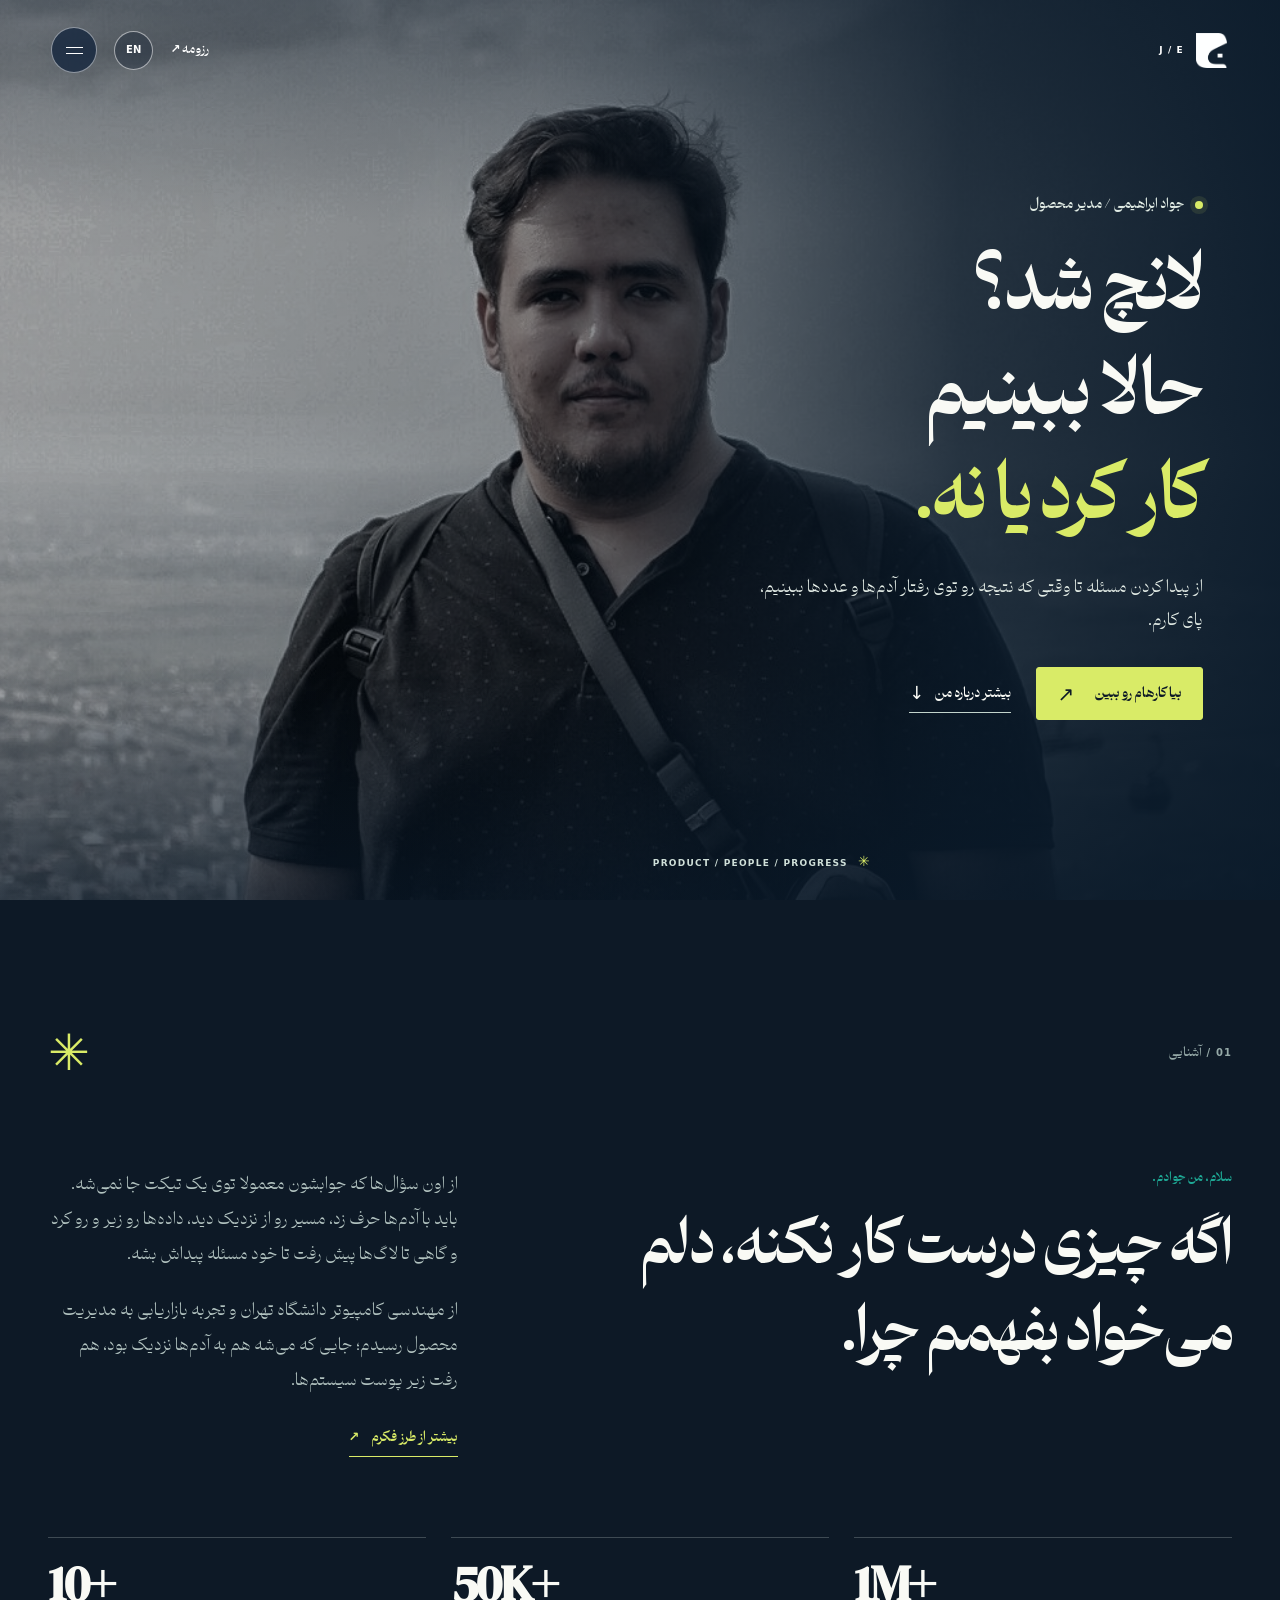
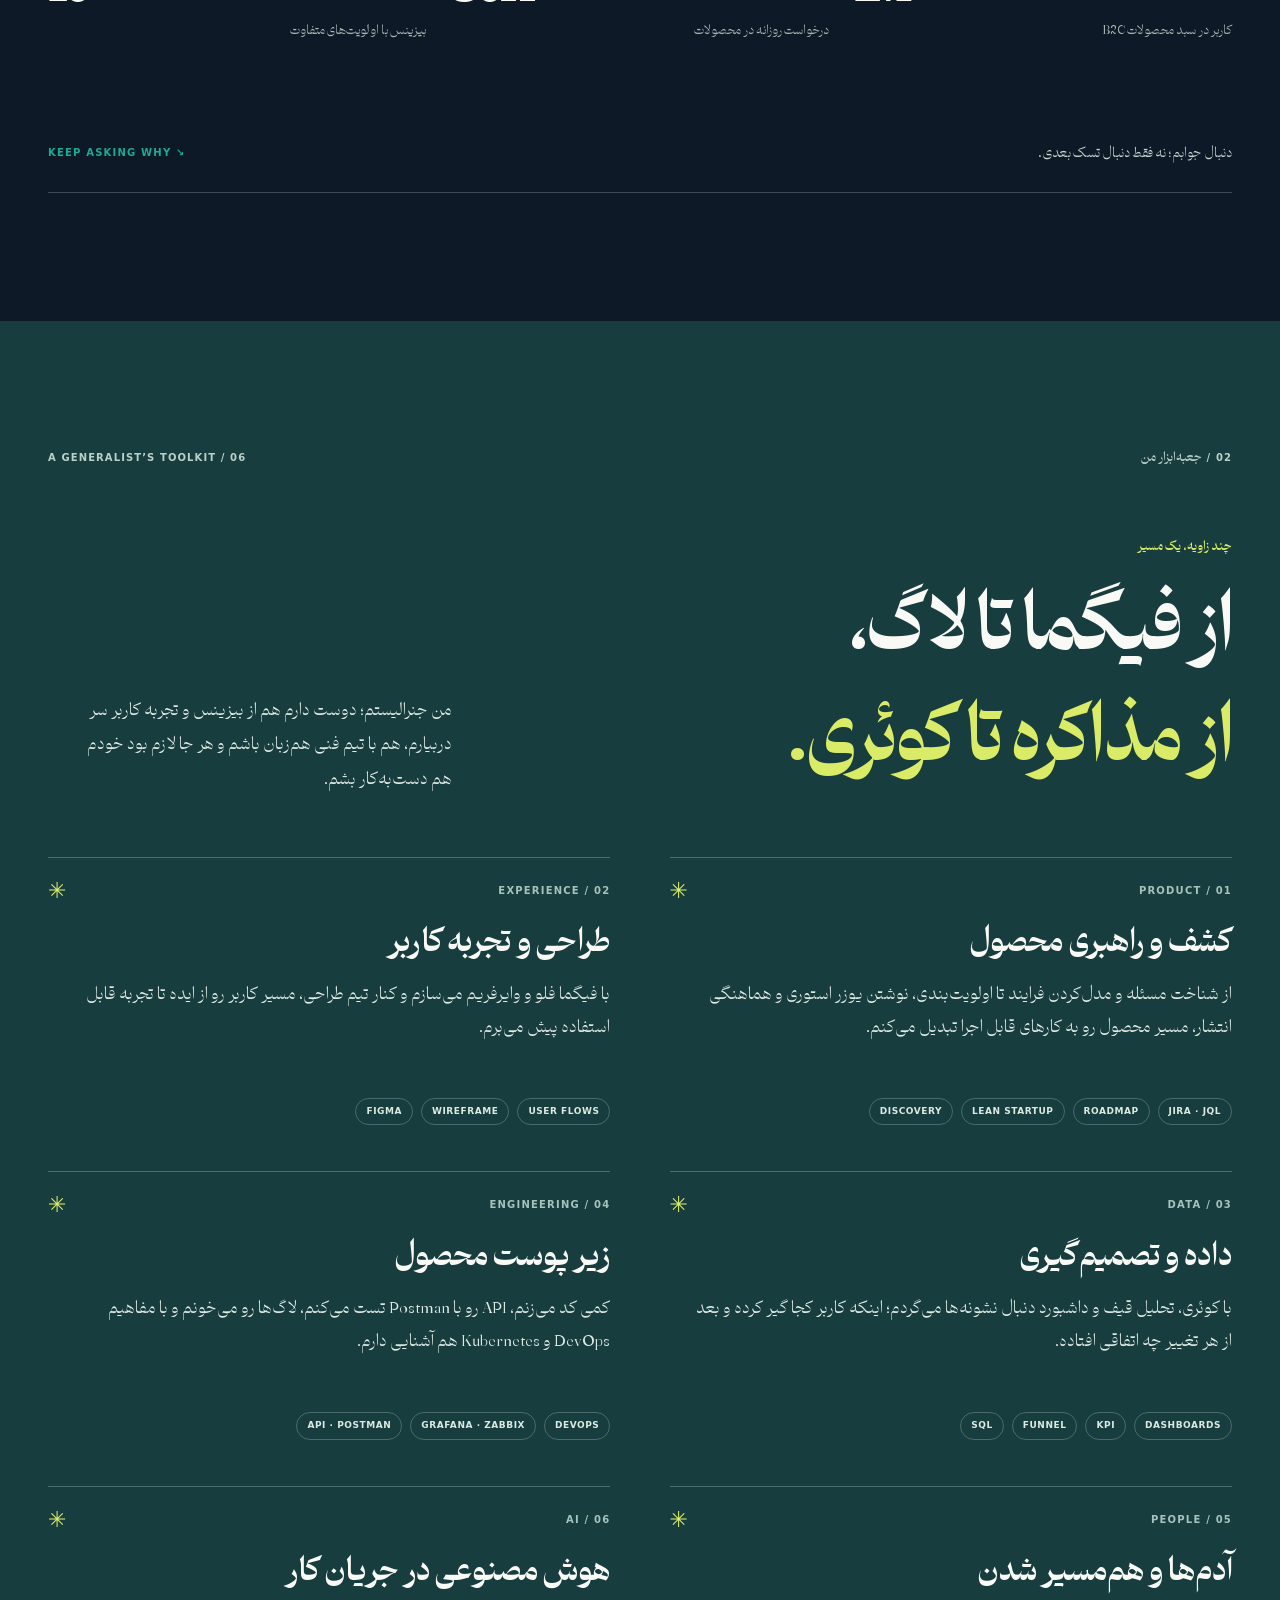
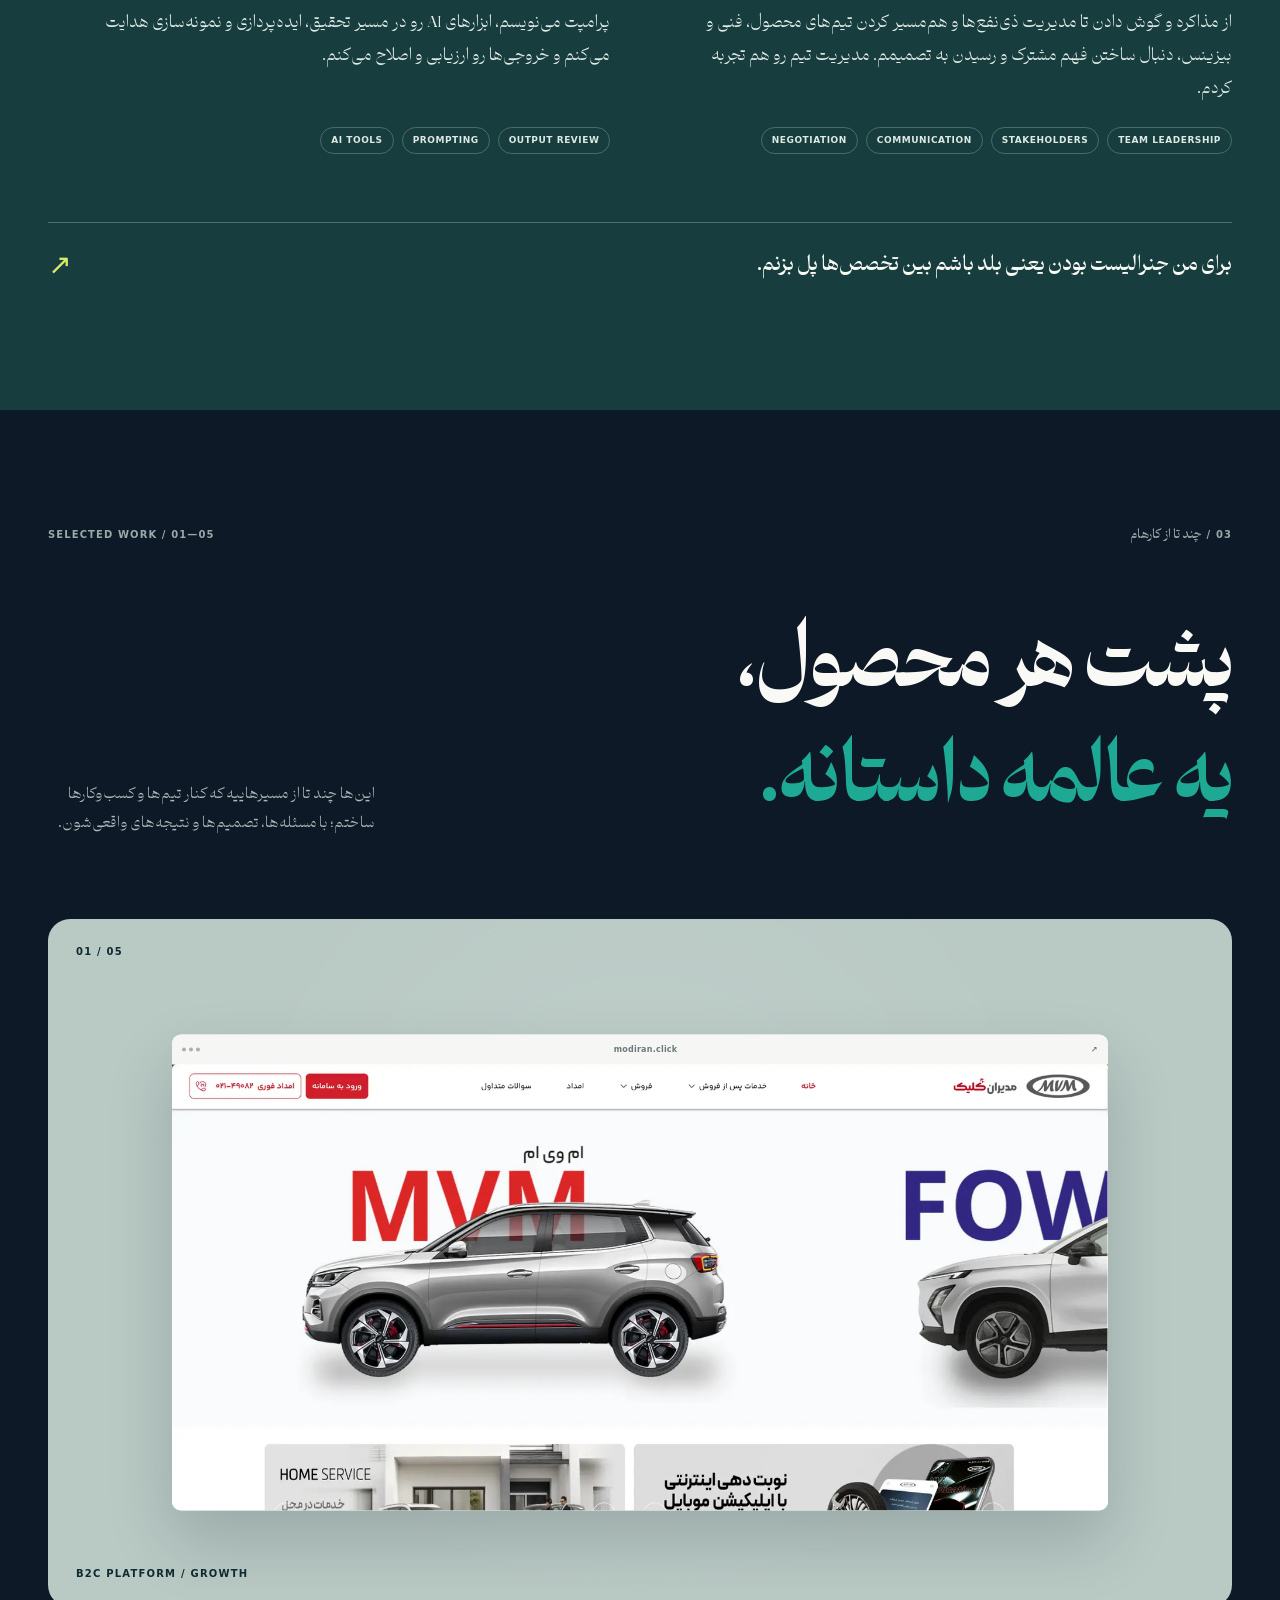
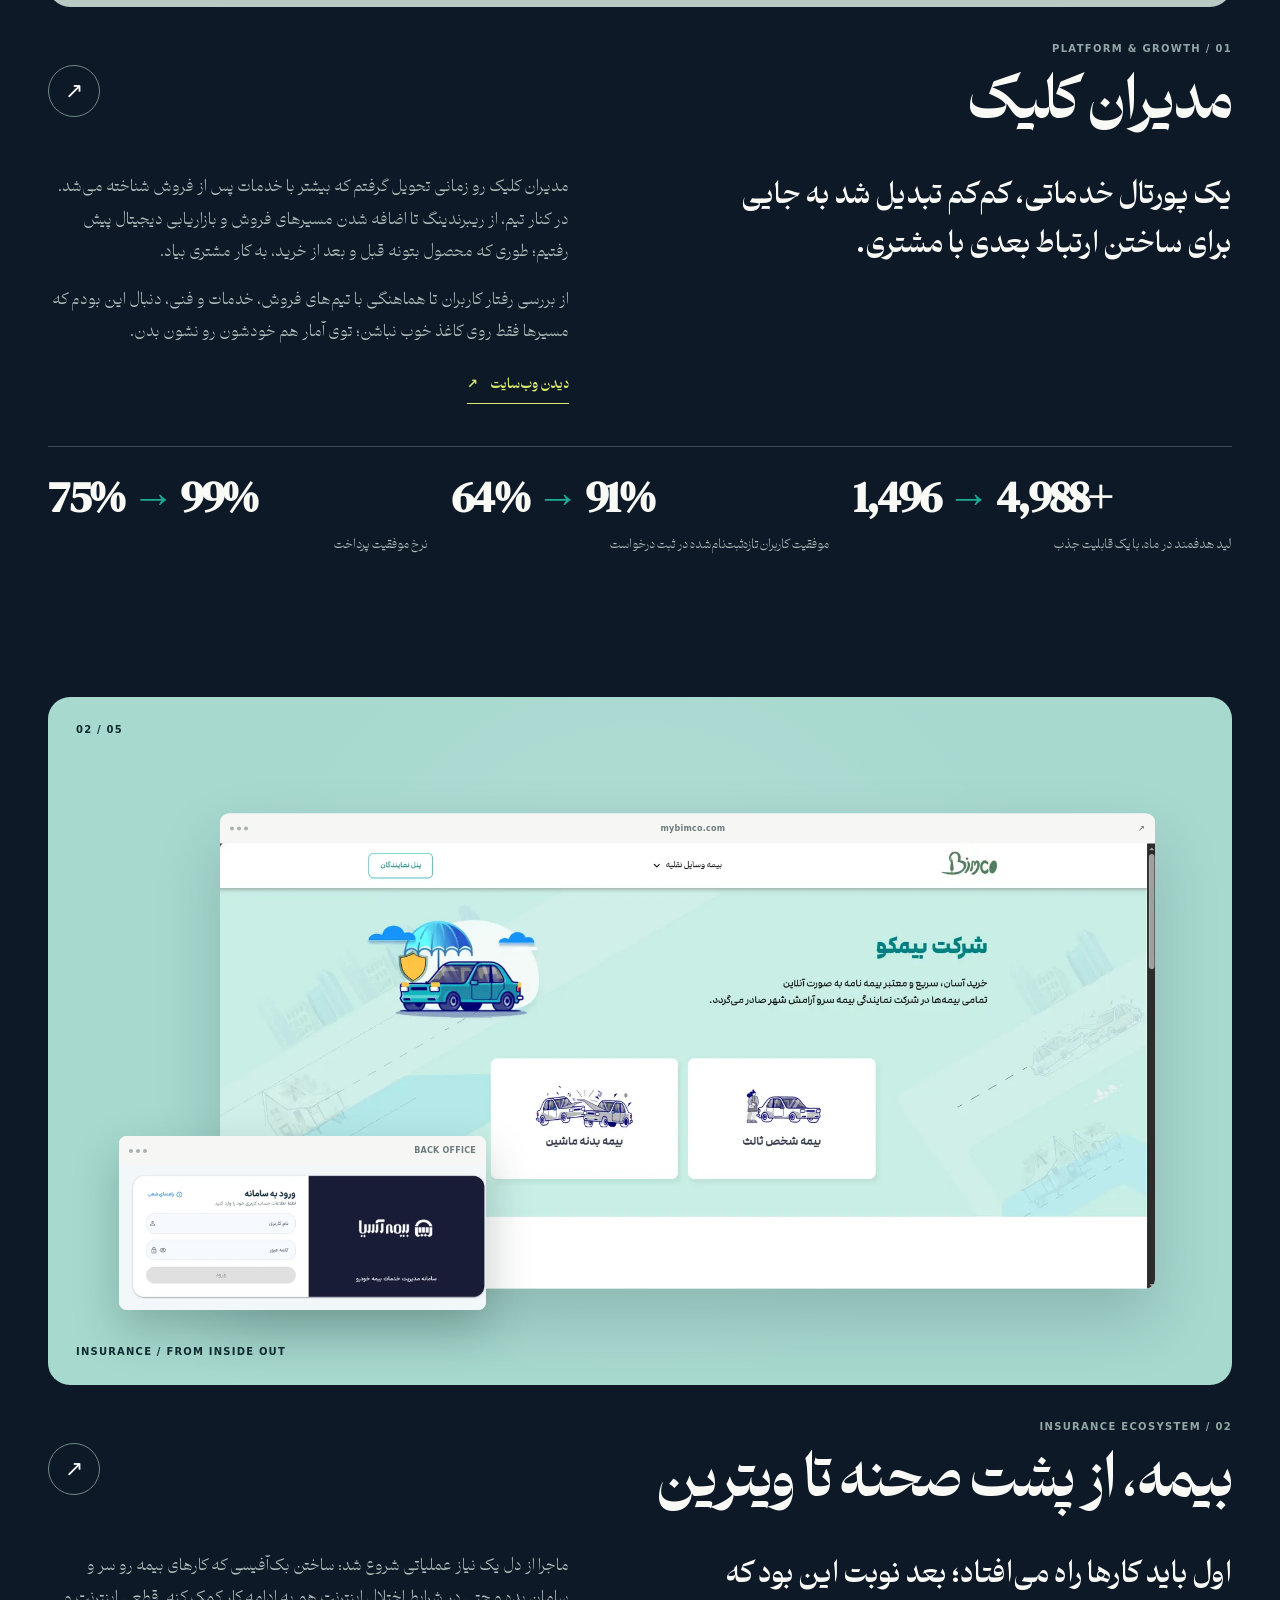
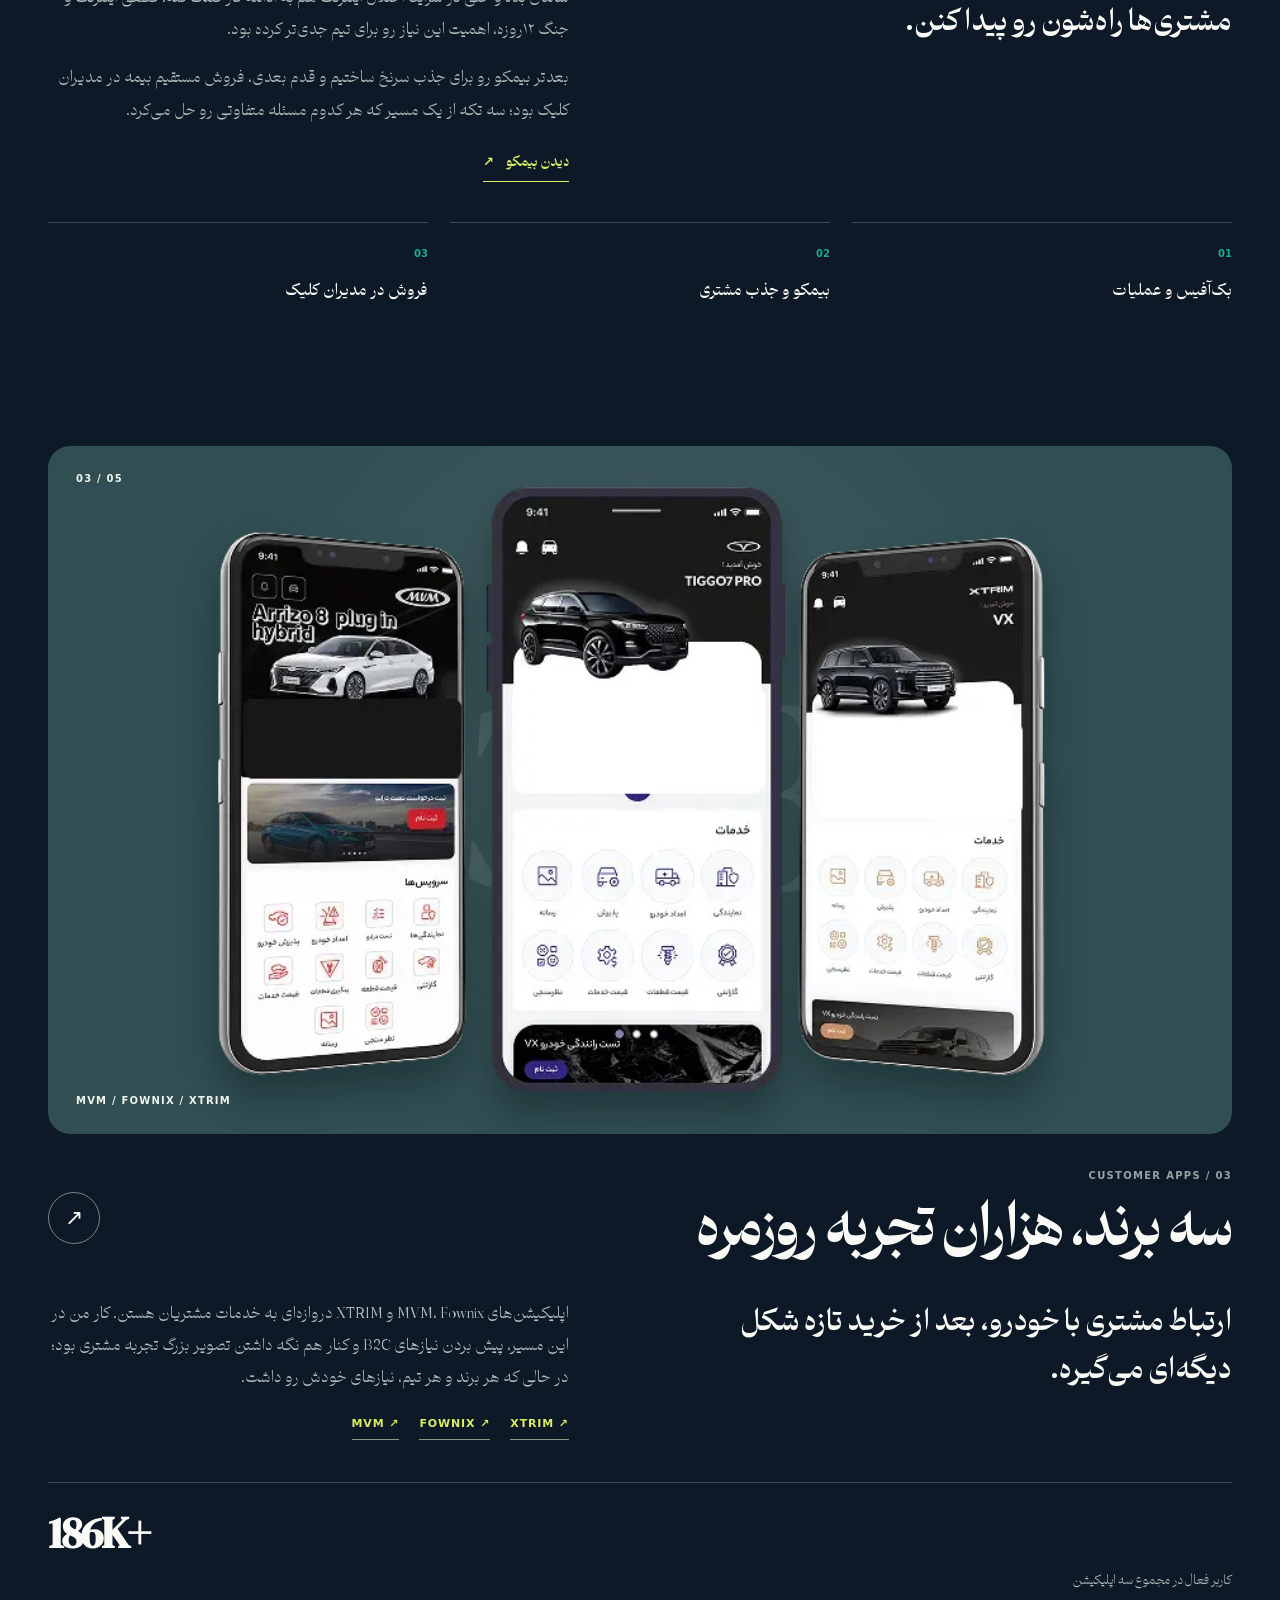
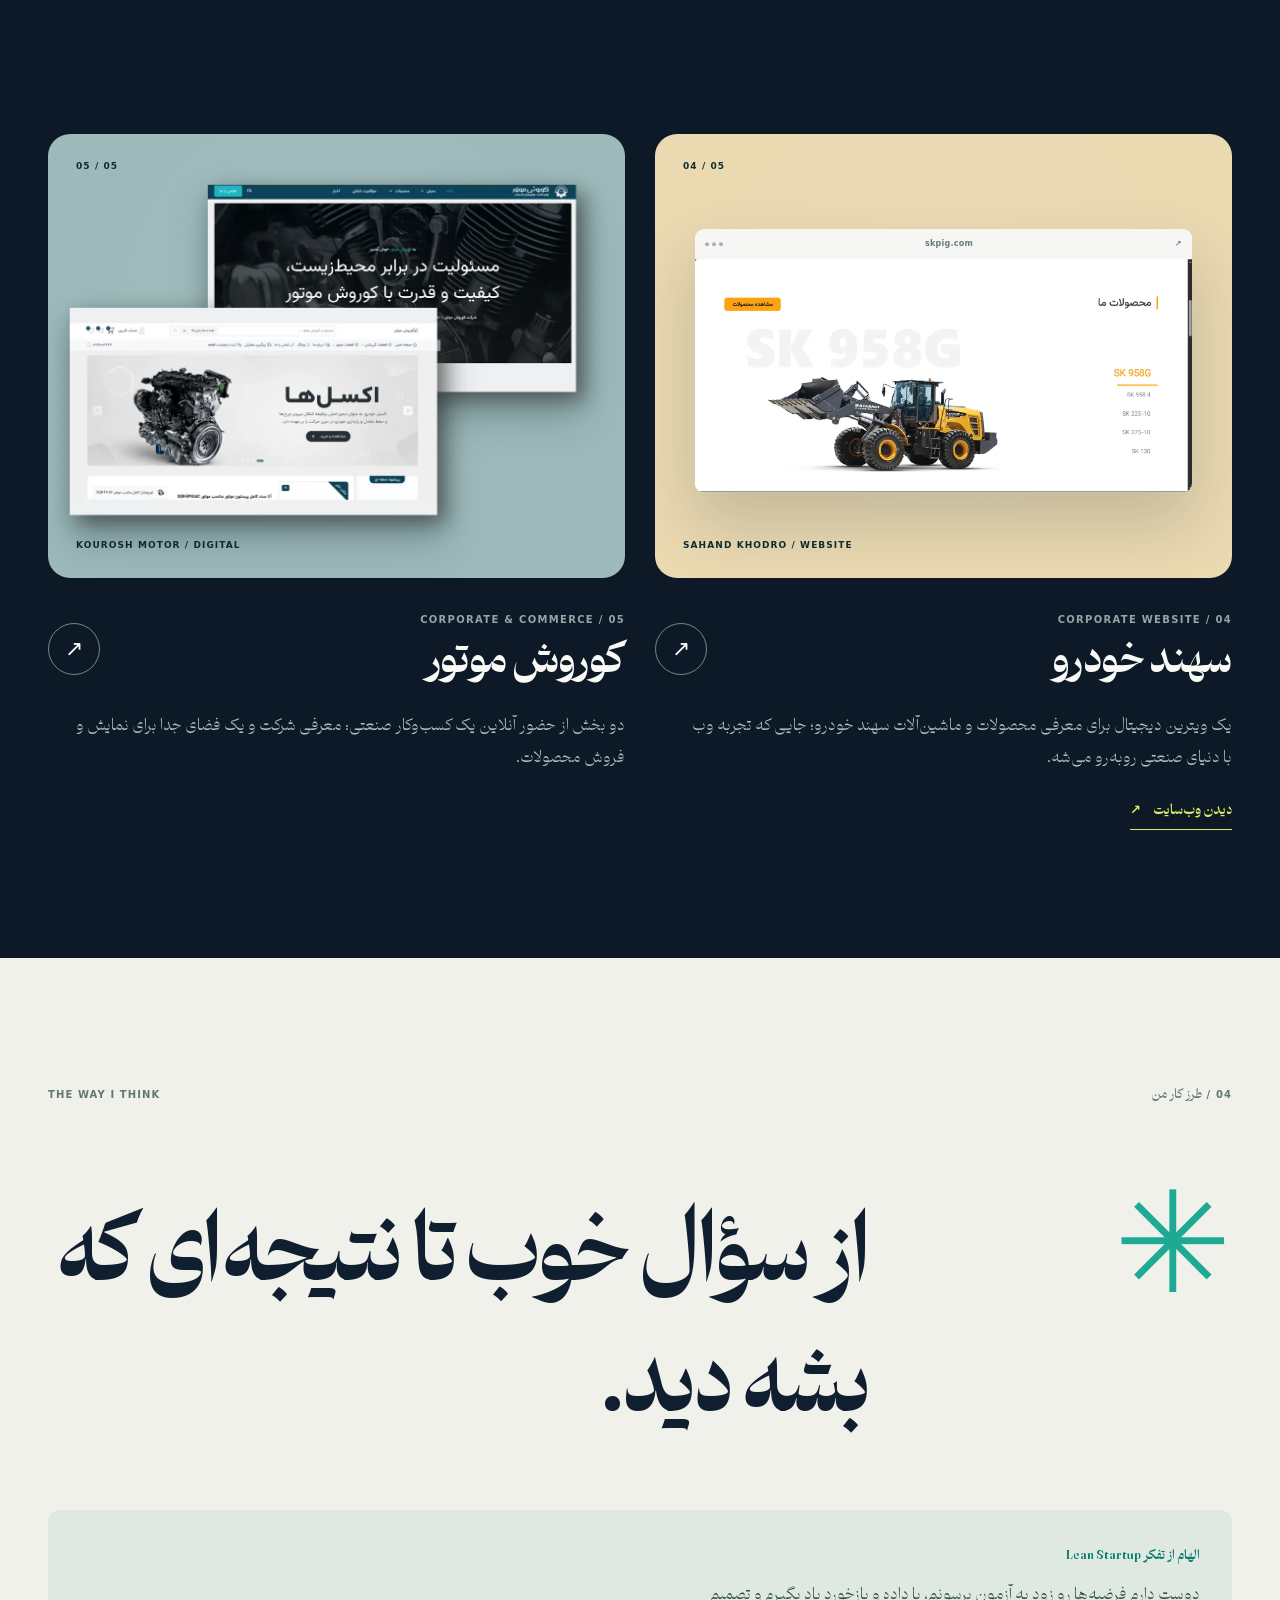
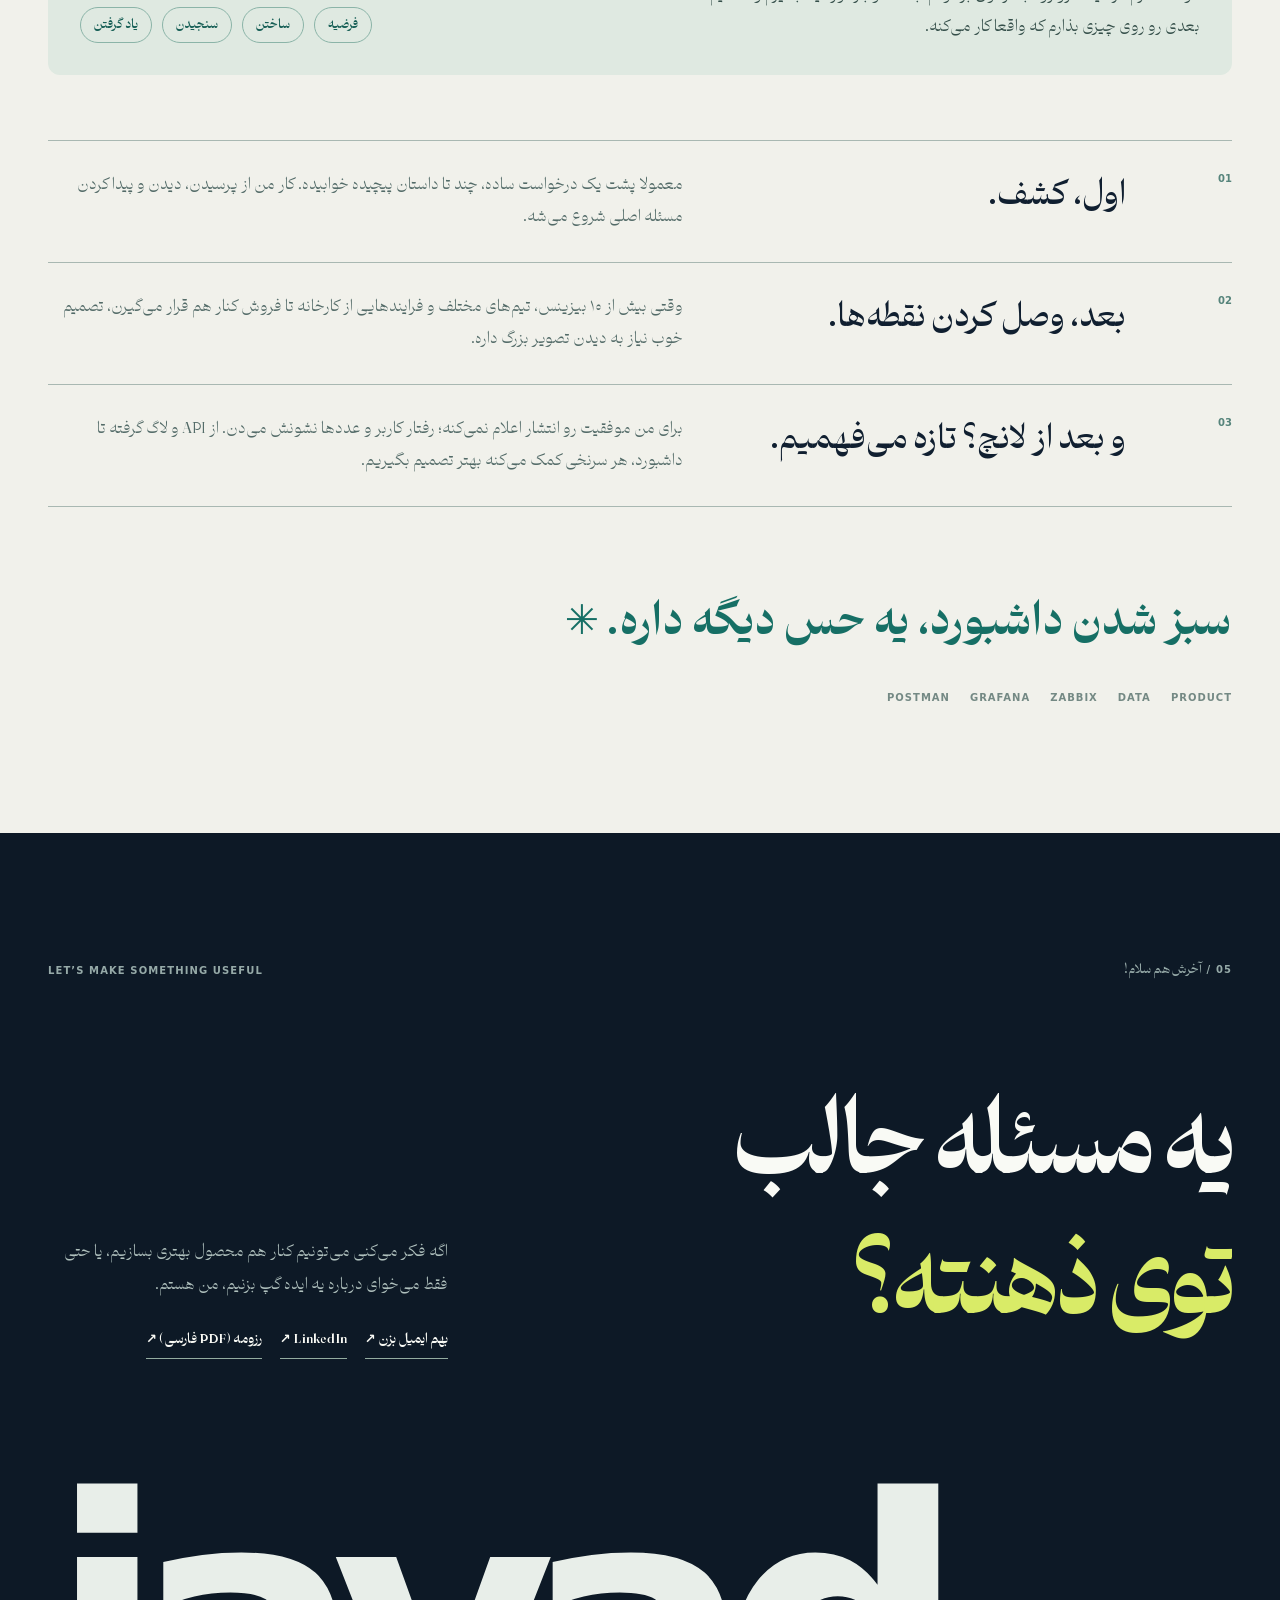
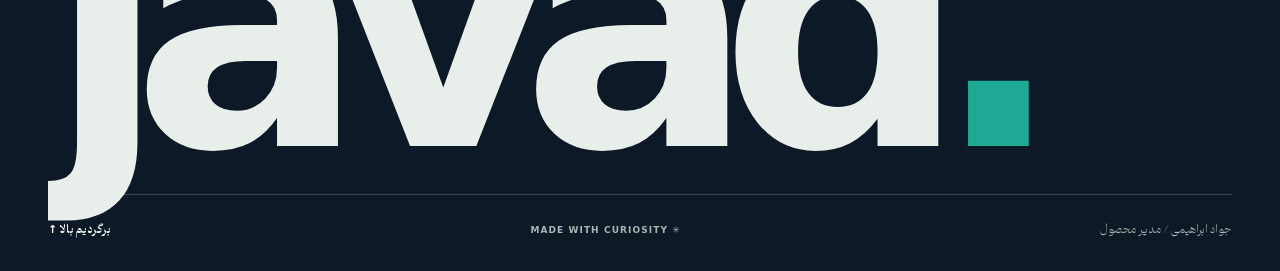
==== index.html @ e23d6482 "Add generalist skills and Lean approach to portfolio" ====
<!doctype html>
<html lang="fa" dir="rtl" class="no-js">
<head>
  <meta charset="utf-8">
  <meta name="viewport" content="width=device-width, initial-scale=1">
  <meta name="theme-color" content="#101f30">
  <meta name="description" content="جواد ابراهیمی، مدیر محصول؛ از پیدا کردن سؤال درست تا دیدن نتیجه در دنیای واقعی.">
  <meta property="og:type" content="website">
  <meta property="og:title" content="جواد ابراهیمی — مدیر محصول">
  <meta property="og:description" content="محصول، آدم‌ها و کمی کنجکاویِ بی‌پایان.">
  <link rel="icon" type="image/png" href="./assets/images/brand-dark.png">
  <link rel="preload" href="./assets/fonts/Doran-VF.ttf" as="font" type="font/ttf" crossorigin>
  <link rel="preload" href="./assets/portfolio-v3/javad-hero.jpg" as="image" fetchpriority="high">
  <link rel="stylesheet" href="./styles.css">
  <title>جواد ابراهیمی — مدیر محصول</title>
  <script>document.documentElement.classList.replace('no-js','js');</script>
  <script src="./script.js" defer></script>
</head>
<body>
<a href="#main" class="skip-link" data-i18n="skip">رفتن به محتوای اصلی</a>
<div class="loader" id="loader" aria-hidden="true">
  <div class="loader-top"><img src="./assets/images/brand-light.png" alt=""><span>JAVAD EBRAHIMI / PORTFOLIO</span><span>EST. CURIOSITY</span></div>
  <div class="loader-main" dir="ltr"><span class="loader-outline">javad.</span><span class="loader-fill" id="loader-fill">javad.</span></div>
  <div class="loader-bottom"><span data-i18n="loadingNote">جواد همین دور و براست، صداش کنم بیاد…</span><span dir="ltr"><span id="loader-count">00</span> / 100</span></div>
  <div class="loader-line"><span id="loader-line"></span></div>
</div>
<header class="site-header" id="site-header">
  <a class="mark" href="#top" aria-label="جواد ابراهیمی، صفحه اصلی" data-i18n-aria="homeAria"><img src="./assets/images/brand-light.png" alt=""><span>J / E</span></a>
  <div class="header-right"><a class="header-cv" href="./assets/portfolio-v3/javad-cv-fa.pdf" target="_blank" rel="noopener noreferrer"><span data-i18n="cv">رزومه</span> ↗</a><button class="lang-switch" id="language-toggle" type="button" aria-label="Switch to English">EN</button><button class="menu-button" id="menu-toggle" type="button" aria-label="باز کردن منو" aria-expanded="false" aria-controls="site-menu"><span></span><span></span></button></div>
  <nav class="site-menu" id="site-menu" aria-label="منوی اصلی" data-i18n-aria="navAria"><a href="#about"><small>01</small><span data-i18n="navAbout">درباره من</span><b>↗</b></a><a href="#skills"><small>02</small><span data-i18n="navSkills">مهارت‌ها</span><b>↗</b></a><a href="#work"><small>03</small><span data-i18n="navWork">پروژه‌ها</span><b>↗</b></a><a href="#approach"><small>04</small><span data-i18n="navApproach">طرز فکر</span><b>↗</b></a><a href="#contact"><small>05</small><span data-i18n="navContact">ارتباط</span><b>↗</b></a></nav>
</header>
<main id="main">
  <section class="hero" id="top" aria-labelledby="hero-title">
    <div class="hero-content">
      <p class="hero-kicker"><span class="hero-dot" aria-hidden="true"></span><span data-i18n="heroKicker">جواد ابراهیمی / مدیر محصول</span></p>
      <h1 id="hero-title"><span data-i18n="heroLine1">لانچ شد؟</span><br><span data-i18n="heroLine2">حالا ببینیم</span><br><em data-i18n="heroLine3">کار کرد یا نه.</em></h1>
      <p class="hero-lede" data-i18n="heroLede">از پیدا کردن مسئله تا وقتی که نتیجه رو توی رفتار آدم‌ها و عددها ببینیم، پای کارم.</p>
      <div class="hero-actions"><a class="hero-primary" href="#work"><span data-i18n="heroPrimary">بیا کارهام رو ببین</span><span aria-hidden="true">↗</span></a><a class="hero-secondary" href="#about"><span data-i18n="heroSecondary">بیشتر درباره من</span><span aria-hidden="true">↓</span></a></div>
      <p class="hero-signature" dir="ltr">PRODUCT / PEOPLE / PROGRESS <span>✳</span></p>
    </div>
    <div class="hero-portrait"><img src="./assets/portfolio-v3/javad-hero.jpg" alt="پرتره جواد ابراهیمی" data-i18n-alt="heroPhotoAlt" fetchpriority="high" width="1080" height="700"></div>
  </section>

  <section class="intro section shell" id="about" aria-labelledby="intro-title">
    <div class="section-top reveal"><span>01 / <span data-i18n="aboutLabel">آشنایی</span></span><span class="tiny-star" aria-hidden="true">✳</span></div>
    <div class="intro-grid"><div class="reveal"><p class="eyebrow" data-i18n="introEyebrow">سلام، من جوادم.</p><h2 id="intro-title" data-i18n="introTitle">اگه چیزی درست کار نکنه، دلم می‌خواد بفهمم چرا.</h2></div><div class="intro-copy reveal"><p data-i18n="introBody1">از اون سؤال‌ها که جوابشون معمولا توی یک تیکت جا نمی‌شه. باید با آدم‌ها حرف زد، مسیر رو از نزدیک دید، داده‌ها رو زیر و رو کرد و گاهی تا لاگ‌ها پیش رفت تا خود مسئله پیداش بشه.</p><p data-i18n="introBody2">از مهندسی کامپیوتر دانشگاه تهران و تجربه بازاریابی به مدیریت محصول رسیدم؛ جایی که می‌شه هم به آدم‌ها نزدیک بود، هم رفت زیر پوست سیستم‌ها.</p><a class="text-link" href="#approach"><span data-i18n="introLink">بیشتر از طرز فکرم</span> <span>↗</span></a></div></div>
    <div class="scale-line reveal"><div><strong dir="ltr"><b data-count="1" data-precision="1" data-suffix="M+">1M+</b></strong><span data-i18n="scaleUsers">کاربر در سبد محصولات B2C</span></div><div><strong dir="ltr"><b data-count="50" data-suffix="K+">50K+</b></strong><span data-i18n="scaleRequests">درخواست روزانه در محصولات</span></div><div><strong dir="ltr"><b data-count="10" data-suffix="+">10+</b></strong><span data-i18n="scaleClients">بیزینس با اولویت‌های متفاوت</span></div></div>
    <div class="intro-foot reveal"><span data-i18n="introFoot">دنبال جوابم؛ نه فقط دنبال تسک بعدی.</span><span dir="ltr">KEEP ASKING WHY ↘</span></div>
  </section>

  <section class="skills section" id="skills" aria-labelledby="skills-title"><div class="shell">
    <div class="section-top skills-top reveal"><span>02 / <span data-i18n="skillsLabel">جعبه‌ابزار من</span></span><span dir="ltr">A GENERALIST’S TOOLKIT / 06</span></div>
    <div class="skills-heading reveal"><div><p class="skills-kicker" data-i18n="skillsKicker">چند زاویه، یک مسیر</p><h2 id="skills-title"><span data-i18n="skillsTitle1">از فیگما تا لاگ،</span><br><em data-i18n="skillsTitle2">از مذاکره تا کوئری.</em></h2></div><p class="skills-intro" data-i18n="skillsIntro">من جنرالیستم؛ دوست دارم هم از بیزینس و تجربه کاربر سر دربیارم، هم با تیم فنی هم‌زبان باشم و هر جا لازم بود خودم هم دست‌به‌کار بشم.</p></div>
    <div class="skills-grid">
      <article class="skill-card reveal"><div class="skill-card-head"><span>01 / PRODUCT</span><span aria-hidden="true">✳</span></div><h3 data-i18n="skillProductTitle">کشف و راهبری محصول</h3><p data-i18n="skillProductBody">از شناخت مسئله و مدل‌کردن فرایند تا اولویت‌بندی، نوشتن یوزر استوری و هماهنگی انتشار، مسیر محصول رو به کارهای قابل اجرا تبدیل می‌کنم.</p><ul class="skill-tags" aria-label="مهارت‌های محصول" data-i18n-aria="skillAriaProduct"><li>DISCOVERY</li><li>LEAN STARTUP</li><li>ROADMAP</li><li>JIRA · JQL</li></ul></article>
      <article class="skill-card reveal"><div class="skill-card-head"><span>02 / EXPERIENCE</span><span aria-hidden="true">✳</span></div><h3 data-i18n="skillDesignTitle">طراحی و تجربه کاربر</h3><p data-i18n="skillDesignBody">با فیگما فلو و وایرفریم می‌سازم و کنار تیم طراحی، مسیر کاربر رو از ایده تا تجربه قابل استفاده پیش می‌برم.</p><ul class="skill-tags" aria-label="مهارت‌های طراحی" data-i18n-aria="skillAriaDesign"><li>FIGMA</li><li>WIREFRAME</li><li>USER FLOWS</li></ul></article>
      <article class="skill-card reveal"><div class="skill-card-head"><span>03 / DATA</span><span aria-hidden="true">✳</span></div><h3 data-i18n="skillDataTitle">داده و تصمیم‌گیری</h3><p data-i18n="skillDataBody">با کوئری، تحلیل قیف و داشبورد دنبال نشونه‌ها می‌گردم؛ اینکه کاربر کجا گیر کرده و بعد از هر تغییر چه اتفاقی افتاده.</p><ul class="skill-tags" aria-label="مهارت‌های داده" data-i18n-aria="skillAriaData"><li>SQL</li><li>FUNNEL</li><li>KPI</li><li>DASHBOARDS</li></ul></article>
      <article class="skill-card reveal"><div class="skill-card-head"><span>04 / ENGINEERING</span><span aria-hidden="true">✳</span></div><h3 data-i18n="skillTechTitle">زیر پوست محصول</h3><p data-i18n="skillTechBody">کمی کد می‌زنم، API رو با Postman تست می‌کنم، لاگ‌ها رو می‌خونم و با مفاهیم DevOps و Kubernetes هم آشنایی دارم.</p><ul class="skill-tags" aria-label="مهارت‌های فنی" data-i18n-aria="skillAriaTech"><li>API · POSTMAN</li><li>GRAFANA · ZABBIX</li><li>DEVOPS</li></ul></article>
      <article class="skill-card reveal"><div class="skill-card-head"><span>05 / PEOPLE</span><span aria-hidden="true">✳</span></div><h3 data-i18n="skillPeopleTitle">آدم‌ها و هم‌مسیر شدن</h3><p data-i18n="skillPeopleBody">از مذاکره و گوش دادن تا مدیریت ذی‌نفع‌ها و هم‌مسیر کردن تیم‌های محصول، فنی و بیزینس، دنبال ساختن فهم مشترک و رسیدن به تصمیمم. مدیریت تیم رو هم تجربه کردم.</p><ul class="skill-tags" aria-label="مهارت‌های کار با آدم‌ها" data-i18n-aria="skillAriaPeople"><li>NEGOTIATION</li><li>COMMUNICATION</li><li>STAKEHOLDERS</li><li>TEAM LEADERSHIP</li></ul></article>
      <article class="skill-card reveal"><div class="skill-card-head"><span>06 / AI</span><span aria-hidden="true">✳</span></div><h3 data-i18n="skillAiTitle">هوش مصنوعی در جریان کار</h3><p data-i18n="skillAiBody">پرامپت می‌نویسم، ابزارهای AI رو در مسیر تحقیق، ایده‌پردازی و نمونه‌سازی هدایت می‌کنم و خروجی‌ها رو ارزیابی و اصلاح می‌کنم.</p><ul class="skill-tags" aria-label="مهارت‌های هوش مصنوعی" data-i18n-aria="skillAriaAi"><li>AI TOOLS</li><li>PROMPTING</li><li>OUTPUT REVIEW</li></ul></article>
    </div>
    <p class="skills-note reveal"><span data-i18n="skillsNote">برای من جنرالیست بودن یعنی بلد باشم بین تخصص‌ها پل بزنم.</span><span aria-hidden="true">↗</span></p>
  </div></section>

  <section class="work section shell" id="work" aria-labelledby="work-title">
    <div class="section-top reveal"><span>03 / <span data-i18n="workLabel">چند تا از کارهام</span></span><span dir="ltr">SELECTED WORK / 01—05</span></div>
    <div class="work-heading reveal"><h2 id="work-title"><span data-i18n="workTitleA">پشت هر محصول،</span><br><em data-i18n="workTitleB">یه عالمه داستانه.</em></h2><p data-i18n="workIntro">این‌ها چند تا از مسیرهاییه که کنار تیم‌ها و کسب‌وکارها ساختم؛ با مسئله‌ها، تصمیم‌ها و نتیجه‌های واقعی‌شون.</p></div>

    <article class="case reveal" id="modiran-case">
      <a class="case-cover cover-click" href="#modiran-story" aria-label="مشاهده داستان مدیران کلیک" data-i18n-aria="clickCoverAria"><div class="cover-no">01 / 05</div><div class="browser-window"><div class="browser-bar" dir="ltr"><span class="dots"><i></i><i></i><i></i></span><span>modiran.click</span><span>↗</span></div><img src="./assets/portfolio-v3/modiran-home.webp" alt="نمای کامل صفحه اصلی مدیران کلیک" data-i18n-alt="clickAlt" loading="lazy"></div><div class="cover-label" dir="ltr">B2C PLATFORM / GROWTH</div><span class="pointer-bubble" aria-hidden="true">↗</span></a>
      <div class="case-title"><div><span class="case-meta">01 / PLATFORM &amp; GROWTH</span><h3 data-i18n="clickTitle">مدیران کلیک</h3></div><span class="case-arrow" aria-hidden="true">↗</span></div>
      <div class="case-story" id="modiran-story"><p class="case-headline" data-i18n="clickHeadline">یک پورتال خدماتی، کم‌کم تبدیل شد به جایی برای ساختن ارتباط بعدی با مشتری.</p><div class="case-copy"><p data-i18n="clickBody">مدیران کلیک رو زمانی تحویل گرفتم که بیشتر با خدمات پس از فروش شناخته می‌شد. در کنار تیم، از ریبرندینگ تا اضافه شدن مسیرهای فروش و بازاریابی دیجیتال پیش رفتیم؛ طوری که محصول بتونه قبل و بعد از خرید، به کار مشتری بیاد.</p><p data-i18n="clickBody2">از بررسی رفتار کاربران تا هماهنگی با تیم‌های فروش، خدمات و فنی، دنبال این بودم که مسیرها فقط روی کاغذ خوب نباشن؛ توی آمار هم خودشون رو نشون بدن.</p><a class="text-link" href="https://modiran.click" target="_blank" rel="noopener noreferrer"><span data-i18n="visit">دیدن وب‌سایت</span> ↗</a></div></div>
      <div class="stats"><div><strong dir="ltr"><b data-count="1500">1,500</b> <i>→</i> <b data-count="5000" data-suffix="+">5,000+</b></strong><span data-i18n="clickStat1">لید هدفمند در ماه، با یک قابلیت جذب</span></div><div><strong dir="ltr"><b data-count="65" data-suffix="%">65%</b> <i>→</i> <b data-count="92" data-suffix="%">92%</b></strong><span data-i18n="clickStat2">موفقیت کاربران تازه‌ثبت‌نام‌شده در ثبت درخواست</span></div><div><strong dir="ltr"><b data-count="76" data-suffix="%">76%</b> <i>→</i> <b data-count="100" data-suffix="%">100%</b></strong><span data-i18n="clickStat3">نرخ موفقیت پرداخت</span></div></div>
    </article>

    <article class="case reveal" id="insurance-case">
      <a class="case-cover cover-insurance" href="#insurance-story" aria-label="مشاهده داستان بیمه" data-i18n-aria="insuranceCoverAria"><div class="cover-no">02 / 05</div><div class="browser-window"><div class="browser-bar" dir="ltr"><span class="dots"><i></i><i></i><i></i></span><span>mybimco.com</span><span>↗</span></div><img src="./assets/portfolio-v3/mybimco.webp" alt="صفحه اصلی وب‌سایت بیمکو" data-i18n-alt="insuranceAlt" loading="lazy"></div><div class="floating-window"><div class="browser-bar" dir="ltr"><span class="dots"><i></i><i></i><i></i></span><span>BACK OFFICE</span></div><img src="./assets/portfolio-v3/insurance-office.webp" alt="نمای ورود به بک‌آفیس بیمه" data-i18n-alt="officeAlt" loading="lazy"></div><div class="cover-label" dir="ltr">INSURANCE / FROM INSIDE OUT</div><span class="pointer-bubble" aria-hidden="true">↗</span></a>
      <div class="case-title"><div><span class="case-meta">02 / INSURANCE ECOSYSTEM</span><h3 data-i18n="insuranceTitle">بیمه، از پشت صحنه تا ویترین</h3></div><span class="case-arrow" aria-hidden="true">↗</span></div>
      <div class="case-story" id="insurance-story"><p class="case-headline" data-i18n="insuranceHeadline">اول باید کارها راه می‌افتاد؛ بعد نوبت این بود که مشتری‌ها راه‌شون رو پیدا کنن.</p><div class="case-copy"><p data-i18n="insuranceBody">ماجرا از دل یک نیاز عملیاتی شروع شد: ساختن بک‌آفیسی که کارهای بیمه رو سر و سامان بده و حتی در شرایط اختلال اینترنت هم به ادامه کار کمک کنه. قطعی اینترنت و جنگ ۱۲روزه، اهمیت این نیاز رو برای تیم جدی‌تر کرده بود.</p><p data-i18n="insuranceBody2">بعدتر بیمکو رو برای جذب سرنخ ساختیم و قدم بعدی، فروش مستقیم بیمه در مدیران کلیک بود؛ سه تکه از یک مسیر که هر کدوم مسئله متفاوتی رو حل می‌کرد.</p><a class="text-link" href="https://mybimco.com" target="_blank" rel="noopener noreferrer"><span data-i18n="visitBimco">دیدن بیمکو</span> ↗</a></div></div>
      <div class="case-sequence"><div><span>01</span><b data-i18n="phase1">بک‌آفیس و عملیات</b></div><div><span>02</span><b data-i18n="phase2">بیمکو و جذب مشتری</b></div><div><span>03</span><b data-i18n="phase3">فروش در مدیران کلیک</b></div></div>
    </article>

    <article class="case reveal" id="apps-case">
      <a class="case-cover cover-apps" href="#apps-story" aria-label="مشاهده داستان اپلیکیشن‌های مشتریان" data-i18n-aria="appsCoverAria"><div class="cover-no">03 / 05</div><div class="cover-giant" aria-hidden="true">3 / 3</div><img class="phone-image" src="./assets/portfolio-v3/apps-masked.webp" alt="سه اپلیکیشن مشتریان با اطلاعات حساب پوشانده‌شده" data-i18n-alt="appsAlt" loading="lazy"><div class="cover-label" dir="ltr">MVM / FOWNIX / XTRIM</div><span class="pointer-bubble" aria-hidden="true">↗</span></a>
      <div class="case-title"><div><span class="case-meta">03 / CUSTOMER APPS</span><h3 data-i18n="appsTitle">سه برند، هزاران تجربه روزمره</h3></div><span class="case-arrow" aria-hidden="true">↗</span></div>
      <div class="case-story" id="apps-story"><p class="case-headline" data-i18n="appsHeadline">ارتباط مشتری با خودرو، بعد از خرید تازه شکل دیگه‌ای می‌گیره.</p><div class="case-copy"><p data-i18n="appsBody">اپلیکیشن‌های MVM، Fownix و XTRIM دروازه‌ای به خدمات مشتریان هستن. کار من در این مسیر، پیش بردن نیازهای B2C و کنار هم نگه داشتن تصویر بزرگ تجربه مشتری بود؛ در حالی که هر برند و هر تیم، نیازهای خودش رو داشت.</p><div class="inline-links" dir="ltr"><a href="https://app.mvmco.ir" target="_blank" rel="noopener noreferrer">MVM ↗</a><a href="https://app.fownix.com" target="_blank" rel="noopener noreferrer">FOWNIX ↗</a><a href="https://app.xtrimcars.com" target="_blank" rel="noopener noreferrer">XTRIM ↗</a></div></div></div>
      <div class="stats one-stat"><div><strong dir="ltr"><b data-count="200" data-suffix="K+">200K+</b></strong><span data-i18n="appsStat">کاربر فعال در مجموع سه اپلیکیشن</span></div></div>
    </article>

    <div class="paired-cases"><article class="case reveal" id="sahand-case"><a class="case-cover cover-sahand" href="#sahand-story" aria-label="مشاهده پروژه وب‌سایت سهند خودرو" data-i18n-aria="sahandAria"><div class="cover-no">04 / 05</div><div class="browser-window"><div class="browser-bar" dir="ltr"><span class="dots"><i></i><i></i><i></i></span><span>skpig.com</span><span>↗</span></div><img src="./assets/portfolio-v3/industrial.webp" alt="نمای کامل بخش محصولات وب‌سایت سهند خودرو" data-i18n-alt="sahandAlt" loading="lazy"></div><div class="cover-label" dir="ltr">SAHAND KHODRO / WEBSITE</div><span class="pointer-bubble" aria-hidden="true">↗</span></a><div class="case-title"><div><span class="case-meta">04 / CORPORATE WEBSITE</span><h3 data-i18n="sahandTitle">سهند خودرو</h3></div><span class="case-arrow" aria-hidden="true">↗</span></div><div id="sahand-story" class="small-story"><p data-i18n="sahandBody">یک ویترین دیجیتال برای معرفی محصولات و ماشین‌آلات سهند خودرو؛ جایی که تجربه وب با دنیای صنعتی روبه‌رو می‌شه.</p><a class="text-link" href="https://skpig.com" target="_blank" rel="noopener noreferrer"><span data-i18n="visit">دیدن وب‌سایت</span> ↗</a></div></article>
    <article class="case reveal" id="kourosh-case"><a class="case-cover cover-kourosh" href="#kourosh-story" aria-label="مشاهده پروژه کوروش موتور" data-i18n-aria="kouroshAria"><div class="cover-no">05 / 05</div><img class="kourosh-first" src="./assets/portfolio-v3/kourosh-corporate.webp" alt="نمای وب‌سایت شرکتی کوروش موتور" data-i18n-alt="kouroshAlt" loading="lazy"><img class="kourosh-second" src="./assets/portfolio-v3/kourosh-shop.webp" alt="نمای فروشگاه کوروش موتور" data-i18n-alt="kouroshShopAlt" loading="lazy"><div class="cover-label" dir="ltr">KOUROSH MOTOR / DIGITAL</div><span class="pointer-bubble" aria-hidden="true">↗</span></a><div class="case-title"><div><span class="case-meta">05 / CORPORATE &amp; COMMERCE</span><h3 data-i18n="kouroshTitle">کوروش موتور</h3></div><span class="case-arrow" aria-hidden="true">↗</span></div><div id="kourosh-story" class="small-story"><p data-i18n="kouroshBody">دو بخش از حضور آنلاین یک کسب‌وکار صنعتی: معرفی شرکت و یک فضای جدا برای نمایش و فروش محصولات.</p></div></article></div>
  </section>

  <section class="approach section" id="approach" aria-labelledby="approach-title"><div class="shell"><div class="section-top reveal"><span>04 / <span data-i18n="approachLabel">طرز کار من</span></span><span dir="ltr">THE WAY I THINK</span></div><div class="approach-heading reveal"><span class="approach-star">✳</span><h2 id="approach-title" data-i18n="approachTitle">از سؤال خوب تا نتیجه‌ای که بشه دید.</h2></div><div class="lean-framework reveal"><div><span class="lean-label" data-i18n="leanLabel">الهام از تفکر Lean Startup</span><p data-i18n="leanBody">دوست دارم فرضیه‌ها رو زود به آزمون برسونم، با داده و بازخورد یاد بگیرم و تصمیم بعدی رو روی چیزی بذارم که واقعا کار می‌کنه.</p></div><ol class="lean-steps"><li data-i18n="leanHypothesis">فرضیه</li><li data-i18n="leanBuild">ساختن</li><li data-i18n="leanMeasure">سنجیدن</li><li data-i18n="leanLearn">یاد گرفتن</li></ol></div><div class="approach-list"><div class="approach-row reveal"><span>01</span><h3 data-i18n="approach1Title">اول، کشف.</h3><p data-i18n="approach1Body">معمولا پشت یک درخواست ساده، چند تا داستان پیچیده خوابیده. کار من از پرسیدن، دیدن و پیدا کردن مسئله اصلی شروع می‌شه.</p></div><div class="approach-row reveal"><span>02</span><h3 data-i18n="approach2Title">بعد، وصل کردن نقطه‌ها.</h3><p data-i18n="approach2Body">وقتی بیش از ۱۰ بیزینس، تیم‌های مختلف و فرایندهایی از کارخانه تا فروش کنار هم قرار می‌گیرن، تصمیم خوب نیاز به دیدن تصویر بزرگ داره.</p></div><div class="approach-row reveal"><span>03</span><h3 data-i18n="approach3Title">و بعد از لانچ؟ تازه می‌فهمیم.</h3><p data-i18n="approach3Body">برای من موفقیت رو انتشار اعلام نمی‌کنه؛ رفتار کاربر و عددها نشونش می‌دن. از API و لاگ گرفته تا داشبورد، هر سرنخی کمک می‌کنه بهتر تصمیم بگیریم.</p></div></div><p class="approach-punch reveal" data-i18n="punch">سبز شدن داشبورد، یه حس دیگه داره. <span>✳</span></p><div class="tool-line reveal"><span>POSTMAN</span><span>GRAFANA</span><span>ZABBIX</span><span>DATA</span><span>PRODUCT</span></div></div></section>

  <section class="contact section shell" id="contact" aria-labelledby="contact-title"><div class="section-top reveal"><span>05 / <span data-i18n="contactLabel">آخرش هم سلام!</span></span><span dir="ltr">LET’S MAKE SOMETHING USEFUL</span></div><div class="contact-grid reveal"><h2 id="contact-title"><span data-i18n="contactTitle1">یه مسئله جالب</span><br><em data-i18n="contactTitle2">توی ذهنته؟</em></h2><div><p data-i18n="contactBody">اگه فکر می‌کنی می‌تونیم کنار هم محصول بهتری بسازیم، یا حتی فقط می‌خوای درباره یه ایده گپ بزنیم، من هستم.</p><div class="contact-links"><a href="mailto:javad138212@gmail.com"><span data-i18n="contactMail">بهم ایمیل بزن</span> ↗</a><a href="https://www.linkedin.com/in/javad-ebrahimi-b08b9a247" target="_blank" rel="noopener noreferrer">LinkedIn ↗</a><a href="./assets/portfolio-v3/javad-cv-fa.pdf" target="_blank" rel="noopener noreferrer"><span data-i18n="cvFull">رزومه (PDF فارسی)</span> ↗</a></div></div></div><div class="footer-word" aria-hidden="true" dir="ltr">javad<span>.</span></div><div class="footer-bottom"><span data-i18n="footerName">جواد ابراهیمی / مدیر محصول</span><span dir="ltr">MADE WITH CURIOSITY ✳</span><a href="#top"><span data-i18n="backTop">برگردیم بالا</span> ↑</a></div></section>
</main>
</body>
</html>
---- styles.css ----
@font-face{font-family:Doran;src:url('./assets/fonts/Doran-VF.ttf') format('truetype');font-display:swap;font-weight:100 900}
@font-face{font-family:DMSerif;src:url('./assets/fonts/DMSerifDisplay-Regular.ttf') format('truetype');font-display:swap;font-weight:400}
@font-face{font-family:DMSerif;src:url('./assets/fonts/DMSerifDisplay-Italic.ttf') format('truetype');font-display:swap;font-style:italic}
:root{--ink:#101f30;--night:#0d1926;--navy:#14263d;--paper:#f1f1eb;--white:#f9faf5;--teal:#1ea995;--lime:#d9eb67;--grey:#a7b8b7;--line:rgba(235,247,239,.22);--body:Doran,system-ui,sans-serif;--display:Doran,system-ui,sans-serif;scroll-behavior:smooth;scroll-padding-top:100px}
html[lang=en]{--body:system-ui,-apple-system,BlinkMacSystemFont,'Segoe UI',sans-serif;--display:DMSerif,Georgia,serif}
*,*::before,*::after{box-sizing:border-box}body{margin:0;background:var(--night);color:var(--white);font-family:var(--body);font-weight:500;-webkit-font-smoothing:antialiased;overflow-x:hidden}img,svg{display:block;max-width:100%}a{color:inherit;text-decoration:none}button{font:inherit}h1,h2,h3,p,figure{margin:0}button,a{touch-action:manipulation}a:focus-visible,button:focus-visible{outline:3px solid var(--lime);outline-offset:5px}.shell{width:min(100% - 96px,1440px);margin-inline:auto}.section{padding-block:clamp(100px,10vw,160px)}.skip-link{position:fixed;z-index:1000;top:10px;inset-inline-start:10px;padding:12px 18px;background:var(--lime);color:var(--night);transform:translateY(-160%)}.skip-link:focus{transform:none}
/* A brief opening sequence, with a guaranteed exit in JavaScript. */
.loader{position:fixed;z-index:999;inset:0;background:#101f30;color:white;display:flex;align-items:center;justify-content:center;overflow:hidden;visibility:hidden;opacity:0}.js .loader:not(.is-finished){visibility:visible;opacity:1}.loader.is-leaving{transform:translateY(-102%);transition:transform .85s cubic-bezier(.76,0,.24,1)}.loader-top,.loader-bottom{position:absolute;inset-inline:clamp(24px,4vw,64px);display:flex;justify-content:space-between;align-items:center;gap:20px;font:700 10px/1.4 system-ui;letter-spacing:.11em}.loader-top{top:32px}.loader-top img{width:34px;height:34px;object-fit:contain}.loader-bottom{bottom:37px}.loader-bottom>span:first-child{font:600 14px/1.8 var(--body);letter-spacing:0}.loader-main{position:relative;white-space:nowrap;font:800 clamp(120px,28vw,420px)/.85 system-ui;letter-spacing:-.08em;padding-right:.08em}.loader-outline{-webkit-text-stroke:1px rgba(255,255,255,.35);color:transparent}.loader-fill{position:absolute;inset:0 auto auto 0;color:var(--white);clip-path:inset(0 calc(100% - var(--load,0%)) 0 0)}.loader-line{position:absolute;bottom:0;left:0;width:100%;height:3px;background:#ffffff22}.loader-line span{display:block;width:100%;height:100%;background:var(--lime);transform:scaleX(0);transform-origin:left}
.site-header{position:fixed;z-index:90;inset:0 0 auto;display:flex;justify-content:space-between;align-items:center;padding:27px clamp(24px,4vw,64px);color:#fff;pointer-events:none}.site-header>a,.site-header .header-right,.site-menu{pointer-events:auto}.mark{display:inline-flex;align-items:center;gap:10px}.mark img{width:35px;height:35px;object-fit:contain}.mark span{font:700 9px/1 system-ui;letter-spacing:.12em}.header-right{display:flex;gap:17px;align-items:center}.header-cv{font-size:12px;font-weight:750}.header-cv:hover{color:var(--lime)}.lang-switch{border:1px solid #ffffff8c;border-radius:50%;background:#101f3060;color:white;width:39px;height:39px;font:700 10px/1 system-ui;cursor:pointer}.lang-switch:hover{background:#fff;color:var(--night)}.menu-button{position:relative;z-index:2;width:46px;height:46px;border:1px solid #ffffff7d;background:#14263dc9;border-radius:50%;cursor:pointer;display:grid;place-content:center;gap:5px}.menu-button span{display:block;width:17px;height:1px;background:white;transition:transform .3s}.menu-button[aria-expanded=true] span:first-child{transform:translateY(3px) rotate(45deg)}.menu-button[aria-expanded=true] span:last-child{transform:translateY(-3px) rotate(-45deg)}.site-menu{position:absolute;top:18px;inset-inline-end:clamp(15px,3vw,46px);width:min(430px,calc(100vw - 30px));padding:84px 28px 28px;border:1px solid #ffffff24;background:#122b3d;box-shadow:0 24px 70px #0005;clip-path:inset(0 0 100% 0 round 20px);visibility:hidden;transition:clip-path .45s cubic-bezier(.22,1,.36,1),visibility .45s}.site-menu.is-open{clip-path:inset(0 0 0 0 round 20px);visibility:visible}.site-menu a{display:flex;align-items:baseline;gap:18px;border-bottom:1px solid #ffffff2b;padding:12px 0;font-size:clamp(24px,4vw,38px);font-weight:800;transition:color .2s}.site-menu a:hover{color:var(--lime)}.site-menu small{font:600 10px/1 system-ui;opacity:.55}.site-menu b{margin-inline-start:auto;font:20px/1 system-ui}.no-js .site-menu{visibility:visible;clip-path:none;position:static;padding:0;background:none;border:0;box-shadow:none;width:auto;display:flex;gap:18px}.no-js .site-menu a{font-size:12px;border:0}.no-js .site-menu small,.no-js .site-menu b,.no-js .menu-button{display:none}

.section-top{display:flex;justify-content:space-between;align-items:center;gap:20px;font:700 10px/1.5 system-ui;letter-spacing:.11em;color:#96aaa8}.section-top span span{font-family:var(--body);letter-spacing:0;font-size:12px}.tiny-star{color:var(--lime);font:50px/1 system-ui}.eyebrow{font-size:12px;font-weight:800;color:var(--teal);margin-bottom:17px}.intro-grid{display:grid;grid-template-columns:1fr .65fr;gap:12%;margin-top:90px;align-items:start}.intro-grid h2{font-family:var(--display);font-size:clamp(38px,4.4vw,68px);font-weight:850;line-height:1.55;letter-spacing:-.045em}.intro-copy p{font-size:16px;line-height:2.2;color:#b2c3c0;margin-bottom:20px}.text-link{display:inline-flex;align-items:center;gap:12px;border-bottom:1px solid currentColor;color:var(--lime);padding:8px 0;font-size:13px;font-weight:800;transition:gap .25s,color .25s}.text-link:hover{gap:20px;color:#fff}.intro-foot{display:flex;justify-content:space-between;gap:20px;align-items:center;border-bottom:1px solid var(--line);margin-top:100px;padding-bottom:28px;color:#c9d7d2;font-size:13px}.intro-foot span:last-child{font:700 10px/1 system-ui;letter-spacing:.12em;color:var(--teal)}
.work{padding-top:0}.work-heading{display:grid;grid-template-columns:1.4fr .6fr;gap:8%;align-items:end;margin:65px 0 80px}.work-heading h2{font-family:var(--display);font-weight:850;font-size:clamp(46px,6vw,95px);line-height:1.5;letter-spacing:-.05em}.work-heading h2 em{font-style:normal;color:var(--teal)}.work-heading>p{font-size:14px;line-height:2.1;color:#a8bbb8;max-width:340px}.case{margin-bottom:clamp(90px,11vw,160px)}.case-cover{position:relative;display:flex;align-items:center;justify-content:center;aspect-ratio:1.72;border-radius:22px;overflow:hidden;isolation:isolate;background:#36565b;cursor:pointer}.case-cover::before{content:'';position:absolute;inset:0;background:radial-gradient(circle at 50% 40%,#ffffff30,transparent 60%);opacity:.5;transition:opacity .6s}.case-cover:hover::before{opacity:1}.cover-click{background:#b9c9c4}.cover-insurance{background:#a7d9cf}.cover-apps{background:#314e52}.cover-sahand{background:#ead9b1}.cover-kourosh{background:#9db9ba}.cover-no,.cover-label{position:absolute;z-index:5;color:#0f2b31;font:700 10px/1.4 system-ui;letter-spacing:.12em}.cover-no{top:26px;inset-inline-start:28px}.cover-label{bottom:26px;inset-inline-start:28px}.cover-apps .cover-no,.cover-apps .cover-label{color:#edf5ed}.browser-window{width:79%;position:relative;z-index:2;background:#fff;border-radius:9px;overflow:hidden;box-shadow:0 30px 65px #0a1c292e;transform:translateY(2%);transition:transform .75s cubic-bezier(.22,1,.36,1),box-shadow .75s}.case-cover:hover .browser-window{transform:translateY(0) scale(1.025);box-shadow:0 38px 75px #0a1c294d}.browser-bar{height:30px;display:flex;align-items:center;justify-content:space-between;gap:12px;padding:0 10px;background:#f6f7f5;color:#6d7a7c;font:600 8px/1 system-ui;letter-spacing:.03em}.dots{display:inline-flex;gap:3px}.dots i{display:block;width:4px;height:4px;border-radius:50%;background:#a8b2b0}.browser-window img{width:100%;height:auto;object-fit:contain}.floating-window{position:absolute;z-index:3;width:31%;bottom:11%;inset-inline-end:6%;background:#fff;box-shadow:0 20px 45px #12312c42;border-radius:8px;overflow:hidden;transition:transform .8s cubic-bezier(.22,1,.36,1)}.floating-window img{width:100%;height:auto}.case-cover:hover .floating-window{transform:translateY(-9px) rotate(-2deg)}.cover-insurance .browser-window{margin-inline-end:8%}.cover-giant{position:absolute;z-index:0;color:#e6eee8;opacity:.12;font:400 clamp(100px,22vw,320px)/1 DMSerif,Georgia,serif;white-space:nowrap;letter-spacing:-.1em}.phone-image{height:88%;width:auto;max-width:76%;object-fit:contain;position:relative;z-index:2;filter:drop-shadow(0 22px 18px #061a1f6e);transition:transform .75s cubic-bezier(.22,1,.36,1)}.case-cover:hover .phone-image{transform:translateY(-9px) scale(1.025)}.pointer-bubble{position:absolute;z-index:9;left:var(--x,50%);top:var(--y,50%);display:grid;place-items:center;width:74px;height:74px;border-radius:50%;background:#102a31;color:#fff;font:30px/1 system-ui;opacity:0;transform:translate(-50%,-50%) scale(.55);transition:opacity .2s,transform .3s;pointer-events:none}.case-cover.is-pointer .pointer-bubble{opacity:1;transform:translate(-50%,-50%) scale(1)}.case-title{display:flex;justify-content:space-between;align-items:center;gap:20px;padding-top:28px}.case-meta{font:700 10px/1.4 system-ui;letter-spacing:.13em;color:#90a7a5}.case-title h3{font-family:var(--display);font-size:clamp(30px,4.2vw,60px);font-weight:850;line-height:1.6;letter-spacing:-.035em}.case-arrow{display:grid;place-items:center;width:52px;height:52px;border:1px solid #718883;border-radius:50%;font:22px/1 system-ui;transition:background .3s,color .3s,transform .3s}.case:hover .case-arrow{transform:rotate(45deg);background:var(--lime);color:var(--night)}.case-story{display:grid;grid-template-columns:1fr 1fr;gap:12%;padding-top:25px}.case-headline{font-size:clamp(19px,2.1vw,30px);font-weight:800;line-height:1.8}.case-copy p,.small-story p{font-size:15px;line-height:2.15;color:#adbfbb;margin-bottom:16px}.stats{display:grid;grid-template-columns:repeat(3,1fr);gap:24px;margin-top:42px;padding-top:25px;border-top:1px solid var(--line)}.stats strong{display:block;text-align:start;white-space:nowrap;font:400 clamp(30px,3.4vw,52px)/1.15 DMSerif,Georgia,serif;letter-spacing:-.055em}.stats strong i{font-style:normal;color:var(--teal)}.stats span{display:block;font-size:12px;line-height:1.9;color:#a9bbb8;margin-top:12px}.one-stat{grid-template-columns:1fr}.case-sequence{display:grid;grid-template-columns:repeat(3,1fr);gap:22px;margin-top:40px}.case-sequence>div{border-top:1px solid var(--line);padding-top:17px}.case-sequence span{font:700 10px/1 system-ui;color:var(--teal)}.case-sequence b{display:block;font-size:15px;line-height:1.8;margin-top:12px}.inline-links{display:flex;justify-content:flex-end;gap:20px;flex-wrap:wrap;margin-top:20px}.inline-links a{font:700 11px/1.5 system-ui;letter-spacing:.08em;color:var(--lime);border-bottom:1px solid #879b82;padding-bottom:7px}html[lang=en] .inline-links{justify-content:flex-start}
.paired-cases{display:grid;grid-template-columns:1fr 1fr;gap:30px}.paired-cases .case{margin-bottom:0}.paired-cases .case-cover{aspect-ratio:1.3}.paired-cases .case-cover .browser-window{width:86%}.paired-cases .cover-label,.paired-cases .cover-no{font-size:9px}.paired-cases .case-title h3{font-size:clamp(26px,3vw,42px)}.small-story{margin-top:18px;max-width:550px}.cover-sahand .browser-window img{object-fit:contain}.cover-kourosh .kourosh-first,.cover-kourosh .kourosh-second{position:absolute;z-index:2;width:72%;height:auto;filter:drop-shadow(0 20px 18px #142c3440);transition:transform .7s cubic-bezier(.22,1,.36,1)}.kourosh-first{top:8%;inset-inline-start:3%}.kourosh-second{bottom:7%;inset-inline-end:1%}.cover-kourosh:hover .kourosh-first{transform:translate(-4px,-8px)}.cover-kourosh:hover .kourosh-second{transform:translate(4px,8px)}
.approach{background:var(--paper);color:var(--ink)}.approach .section-top{color:#627772}.approach-heading{display:grid;grid-template-columns:.3fr 1fr;gap:10%;align-items:start;margin:90px 0}.approach-star{color:var(--teal);font:clamp(75px,11vw,165px)/.7 system-ui}.approach-heading h2{font-family:var(--display);font-size:clamp(46px,6.6vw,100px);font-weight:850;line-height:1.55;letter-spacing:-.05em;max-width:1000px}.approach-list{border-top:1px solid #a9b8b2}.approach-row{display:grid;grid-template-columns:.12fr .65fr 1fr;gap:30px;align-items:start;padding:29px 0;border-bottom:1px solid #a9b8b2}.approach-row>span{font:700 10px/1.7 system-ui;color:#56847b}.approach-row h3{font-size:clamp(22px,2.4vw,34px);line-height:1.7}.approach-row p{font-size:15px;line-height:2.1;color:#536b68}.approach-punch{margin-top:80px;font-size:clamp(23px,3.2vw,46px);font-weight:850;line-height:1.8;color:#166f65}.tool-line{display:flex;gap:20px;flex-wrap:wrap;margin-top:30px;color:#748984;font:700 10px/1.4 system-ui;letter-spacing:.1em;direction:ltr;justify-content:flex-end}html[lang=en] .tool-line{justify-content:flex-start}
.contact{overflow:hidden;padding-bottom:32px}.contact-grid{display:grid;grid-template-columns:1.25fr .75fr;gap:10%;align-items:end;margin-top:100px}.contact h2{font-family:var(--display);font-size:clamp(52px,7.3vw,108px);font-weight:850;line-height:1.5;letter-spacing:-.06em}.contact h2 em{font-style:normal;color:var(--lime)}.contact-grid p{font-size:15px;line-height:2.2;color:#afc0bd}.contact-links{display:flex;flex-wrap:wrap;gap:18px;margin-top:27px}.contact-links a{font-size:13px;font-weight:750;border-bottom:1px solid #93aca0;padding-bottom:8px;transition:color .2s}.contact-links a:hover{color:var(--lime)}.footer-word{margin-top:150px;font:800 clamp(130px,27vw,400px)/.68 system-ui;letter-spacing:-.1em;color:#e8eee9}.footer-word span{color:var(--teal)}.footer-bottom{border-top:1px solid var(--line);padding-top:26px;margin-top:50px;display:flex;justify-content:space-between;gap:20px;align-items:center;font-size:11px;color:#a5b8b3}.footer-bottom span:nth-child(2){font:700 9px/1 system-ui;letter-spacing:.12em}.footer-bottom a{font-weight:800;color:white}
html[lang=en] .intro-grid h2,html[lang=en] .work-heading h2,html[lang=en] .approach-heading h2,html[lang=en] .contact h2,html[lang=en] .case-title h3{font-weight:400;line-height:1.08;letter-spacing:-.035em}html[lang=en] .work-heading h2 em,html[lang=en] .contact h2 em{font-style:italic}html[lang=en] .case-headline{line-height:1.4}html[lang=en] .intro-copy p,html[lang=en] .case-copy p,html[lang=en] .small-story p,html[lang=en] .approach-row p,html[lang=en] .contact-grid p{line-height:1.8}
@media(prefers-reduced-motion:no-preference){.js.motion-ready .reveal{opacity:0;transform:translateY(27px);transition:opacity .75s ease,transform .75s cubic-bezier(.22,1,.36,1)}.js.motion-ready .reveal.is-visible{opacity:1;transform:none}.js .hero-content{transition:transform 1.1s cubic-bezier(.22,1,.36,1),opacity 1.1s}.js.is-loading .hero-content{transform:translateY(24px);opacity:0}}
@media(max-width:950px){.intro-grid{gap:7%}.case-story{gap:7%}.work-heading{gap:5%}.approach-heading{gap:5%}}
@media(max-width:760px){:root{scroll-padding-top:78px}.shell{width:calc(100% - 40px)}.section{padding-block:85px}.site-header{padding:18px 20px}.mark img{width:30px;height:30px}.mark span{display:none}.header-right{gap:11px}.header-cv{font-size:11px}.lang-switch{width:35px;height:35px}.menu-button{width:40px;height:40px}.site-menu{top:10px;inset-inline-end:10px}.loader-top{top:22px}.loader-top span:last-child{display:none}.loader-bottom{bottom:26px}.loader-bottom>span:first-child{font-size:12px}.loader-main{font-size:32vw}.intro-grid,.work-heading,.case-story,.approach-heading,.contact-grid{grid-template-columns:1fr;gap:25px}.intro-grid{margin-top:50px}.intro-grid h2{font-size:38px}.intro-copy p{font-size:14px}.intro-foot{margin-top:60px}.intro-foot span:last-child{display:none}.work{padding-top:0}.work-heading{margin:45px 0 45px}.work-heading h2{font-size:clamp(39px,9vw,64px)}.work-heading>p{max-width:100%}.case{margin-bottom:85px}.case-cover{aspect-ratio:1.22;border-radius:15px}.browser-window{width:88%}.browser-bar{height:22px;font-size:7px}.cover-no{top:15px;inset-inline-start:16px;font-size:8px}.cover-label{bottom:15px;inset-inline-start:16px;font-size:8px}.floating-window{width:38%;bottom:10%;inset-inline-end:3%}.floating-window .browser-bar{height:19px}.cover-insurance .browser-window{margin-inline-end:4%}.phone-image{max-width:90%;height:auto;max-height:82%}.pointer-bubble{display:none}.case-title{padding-top:20px}.case-title h3{font-size:clamp(27px,7vw,40px)}.case-arrow{width:42px;height:42px;font-size:18px;flex:none}.case-story{padding-top:16px;gap:13px}.case-headline{font-size:20px}.case-copy p,.small-story p{font-size:14px}.stats{grid-template-columns:1fr;gap:20px;margin-top:25px}.stats>div{padding-bottom:16px;border-bottom:1px solid var(--line)}.stats>div:last-child{border:0;padding:0}.stats strong{font-size:36px}.case-sequence{grid-template-columns:1fr;gap:17px;margin-top:30px}.case-sequence b{margin-top:8px}.paired-cases{grid-template-columns:1fr;gap:70px}.paired-cases .case-cover{aspect-ratio:1.24}.paired-cases .case-title h3{font-size:30px}.approach-heading{margin:60px 0 45px}.approach-star{font-size:75px}.approach-heading h2{font-size:clamp(40px,9vw,65px)}.approach-row{grid-template-columns:28px 1fr;gap:9px 15px;padding-block:23px}.approach-row p{grid-column:2;font-size:14px}.approach-row h3{font-size:23px}.approach-punch{margin-top:50px;font-size:23px}.tool-line{gap:12px;font-size:9px}.contact-grid{margin-top:65px}.contact h2{font-size:clamp(46px,10vw,70px)}.contact-grid p{font-size:14px}.footer-word{margin-top:100px;font-size:28vw}.footer-bottom{margin-top:38px;flex-wrap:wrap;font-size:10px}.footer-bottom span:nth-child(2){display:none}.no-js .site-menu{position:static;overflow:auto}.no-js .site-menu a{white-space:nowrap}.no-js .header-right{display:none}}
@media(max-width:380px){.shell{width:calc(100% - 32px)}.cover-label{font-size:7px}.case-meta{font-size:9px}.stats strong{font-size:32px}}
@media(prefers-reduced-motion:reduce){:root{scroll-behavior:auto}*,*::before,*::after{animation-duration:.01ms!important;animation-iteration-count:1!important;transition-duration:.01ms!important}.js.motion-ready .reveal{opacity:1;transform:none}}

.cover-no{direction:ltr}
.site-header{transition:background .3s ease,backdrop-filter .3s ease}.site-header.is-scrolled{background:rgba(13,25,38,.94);backdrop-filter:blur(14px)}
.scale-line{display:grid;grid-template-columns:repeat(3,1fr);gap:25px;margin-top:80px}.scale-line>div{border-top:1px solid var(--line);padding-top:20px}.scale-line strong{display:block;text-align:start;font:400 clamp(36px,4vw,60px)/1 DMSerif,Georgia,serif;letter-spacing:-.04em}.scale-line span{display:block;margin-top:12px;color:#a9bbb8;font-size:12px;line-height:1.8}
@media(hover:hover) and (pointer:fine) and (prefers-reduced-motion:no-preference){.case-cover.is-pointer .browser-window{transform:perspective(1200px) rotateX(var(--rx,0deg)) rotateY(var(--ry,0deg)) translateY(-4px) scale(1.025)}}
@media(max-width:760px){.scale-line{gap:15px;margin-top:55px}.scale-line strong{font-size:clamp(30px,8vw,40px)}.scale-line span{font-size:10px}.site-header.is-scrolled{background:rgba(13,25,38,.96)}}
@keyframes loader-safety{to{visibility:hidden;opacity:0;pointer-events:none}}.js .loader:not(.is-finished){animation:loader-safety 0s 6s forwards}
@media(hover:hover) and (pointer:fine) and (prefers-reduced-motion:no-preference){.case-cover.is-pointer{cursor:none}}

/* The original portrait fills the opening; a soft scrim keeps the hook readable. */
.hero{position:relative;min-height:720px;height:100svh;max-height:1080px;overflow:hidden;background:var(--navy);isolation:isolate}
.hero-content{position:relative;z-index:2;display:flex;flex-direction:column;align-items:flex-start;justify-content:center;min-width:0;width:min(55%,760px);height:100%;padding:110px clamp(40px,6vw,96px) 95px}
.hero-kicker{display:flex;align-items:center;gap:10px;color:#e0ebe4;font-size:13px;line-height:1.6;font-weight:750}
.hero-dot{width:8px;height:8px;border-radius:50%;background:var(--lime);box-shadow:0 0 0 5px #d9eb671a;flex:none}
.hero-content h1{font-family:var(--display);font-size:clamp(48px,5.5vw,84px);line-height:1.48;letter-spacing:-.045em;font-weight:850;margin-block:24px 20px}
.hero-content h1 em{font-style:normal;color:var(--lime)}
.hero-lede{color:#e3ece6;max-width:450px;font-size:clamp(15px,1.25vw,18px);line-height:2.05}
.hero-actions{display:flex;align-items:center;gap:25px;flex-wrap:wrap;margin-top:30px}
.hero-primary{display:inline-flex;gap:20px;align-items:center;justify-content:space-between;min-height:53px;padding:12px 20px;background:var(--lime);color:var(--night);border:1px solid var(--lime);border-radius:3px;font-size:13px;font-weight:850;transition:background .25s,color .25s,transform .25s}
.hero-primary:hover{background:transparent;color:var(--lime);transform:translateY(-3px)}
.hero-primary span:last-child{font:20px/1 system-ui;transition:transform .25s}.hero-primary:hover span:last-child{transform:translate(3px,-3px)}
.hero-secondary{display:inline-flex;gap:10px;align-items:center;border-bottom:1px solid #c3d4cc;padding:8px 0;font-size:13px;font-weight:750;transition:color .25s,border-color .25s}.hero-secondary:hover{color:var(--lime);border-color:var(--lime)}.hero-secondary span:last-child{font:18px/1 system-ui}
.hero-signature{position:absolute;inset-inline-start:clamp(40px,6vw,96px);bottom:30px;color:#d0e0d9;font:700 9px/1.3 system-ui;letter-spacing:.14em}.hero-signature span{color:var(--lime);font-size:14px;margin-inline-start:6px}
.hero-portrait{position:absolute;z-index:0;inset:0;overflow:hidden;background:#233845}.hero-portrait::after{content:'';position:absolute;inset:0;pointer-events:none;background:linear-gradient(to left,rgba(10,26,42,.96) 0%,rgba(10,26,42,.84) 25%,rgba(10,26,42,.30) 58%,rgba(10,26,42,.18) 100%),linear-gradient(to bottom,#08172762,transparent 25%,transparent 74%,#081727a8)}
html[dir=ltr] .hero-portrait::after{background:linear-gradient(to right,rgba(10,26,42,.96) 0%,rgba(10,26,42,.84) 25%,rgba(10,26,42,.30) 58%,rgba(10,26,42,.18) 100%),linear-gradient(to bottom,#08172762,transparent 25%,transparent 74%,#081727a8)}
.hero-portrait img{display:block;width:100%;height:100%;max-width:none;object-fit:cover;object-position:50% 42%;filter:grayscale(.7) contrast(1.03) brightness(.88)}
html[lang=en] .hero-content h1{font-weight:400;font-size:clamp(46px,5vw,76px);line-height:1.08;letter-spacing:-.035em}html[lang=en] .hero-content h1 em{font-style:italic}html[lang=en] .hero-lede{line-height:1.7}
@media(max-width:1050px) and (min-width:761px){.hero-content{width:60%;padding-inline:clamp(30px,4vw,55px)}.hero-content h1{font-size:clamp(46px,5.6vw,62px)}.hero-actions{gap:15px}.hero-signature{inset-inline-start:clamp(30px,4vw,55px)}}
@media(max-width:760px){.hero{min-height:680px;height:100svh;max-height:900px}.hero-content{width:100%;height:100%;justify-content:flex-end;padding:90px 24px 38px}.hero-kicker{font-size:12px}.hero-content h1{font-size:clamp(39px,10.5vw,58px);line-height:1.48;margin-block:15px 10px}.hero-lede{font-size:14px;line-height:1.95;max-width:420px}.hero-actions{gap:17px;margin-top:18px}.hero-primary{min-height:49px;padding:10px 16px;font-size:12px}.hero-secondary{font-size:12px}.hero-signature{position:static;align-self:flex-start;margin-top:25px;font-size:8px}.hero-portrait img{position:absolute;top:0;left:0;width:100%;height:68%;object-position:50% 20%}.hero-portrait::after,html[dir=ltr] .hero-portrait::after{background:linear-gradient(180deg,#0c1b2a40 0%,#0c1b2a18 19%,#0d1c2a80 38%,#101f30ec 59%,#101f30 72%)}html[lang=en] .hero-content h1{font-size:clamp(39px,10vw,56px);line-height:1.08}}
@media(max-width:380px){.hero-content{padding-inline:20px}.hero-content h1{font-size:clamp(36px,10vw,42px)}.hero-actions{gap:13px}.hero-primary{gap:12px}.hero-secondary{font-size:11px}html[lang=en] .hero-content h1{font-size:clamp(35px,10vw,40px)}}

/* A clear picture of how the different skills connect. */
.skills{background:#173d3f;color:var(--white)}
.skills-top{color:#bad1c9}.skills-heading{display:grid;grid-template-columns:1.25fr .75fr;gap:9%;align-items:end;margin:70px 0 60px}
.skills-kicker{font-size:12px;font-weight:750;color:var(--lime);margin-bottom:18px}
.skills-heading h2{font-family:var(--display);font-size:clamp(41px,5.6vw,83px);font-weight:850;line-height:1.55;letter-spacing:-.05em}
.skills-heading h2 em{font-style:normal;color:var(--lime)}.skills-intro{max-width:380px;color:#d1e0da;font-size:15px;line-height:2.15}
.skills-grid{display:grid;grid-template-columns:repeat(2,minmax(0,1fr));column-gap:5%;row-gap:28px}
.skill-card{position:relative;border-top:1px solid #b3d1c755;padding:22px 0 18px;transition:border-color .35s ease}
.skill-card:hover{border-color:var(--lime)}.skill-card-head{display:flex;justify-content:space-between;align-items:center;color:#a6c3bb;font:700 10px/1.4 system-ui;letter-spacing:.12em}.skill-card-head span:last-child{font:22px/1 system-ui;color:var(--lime);transition:transform .4s}
.skill-card:hover .skill-card-head span:last-child{transform:rotate(45deg)}.skill-card h3{font-family:var(--display);font-size:clamp(23px,2.3vw,34px);font-weight:850;line-height:1.65;letter-spacing:-.03em;margin-top:18px}
.skill-card>p{color:#d1ded9;font-size:15px;line-height:2.05;max-width:540px;margin-top:10px;min-height:6.15em}
.skill-tags{display:flex;gap:8px;flex-wrap:wrap;list-style:none;padding:0;margin:21px 0 0;direction:ltr;justify-content:flex-end}.skill-tags li{border:1px solid #a9c3b957;border-radius:99px;padding:7px 10px;color:#dceae1;font:700 9px/1.25 system-ui;letter-spacing:.06em}
html[lang=en] .skill-tags{justify-content:flex-start}html[lang=en] .skills-heading h2,html[lang=en] .skill-card h3{font-weight:400;line-height:1.1;letter-spacing:-.035em}html[lang=en] .skills-heading h2 em{font-style:italic}html[lang=en] .skill-card>p{line-height:1.8;min-height:5.4em}
.skills-note{display:flex;justify-content:space-between;align-items:center;gap:24px;border-top:1px solid #b3d1c755;margin-top:50px;padding-top:25px;font-size:clamp(15px,1.5vw,20px);font-weight:750;line-height:1.8}.skills-note span:last-child{font:28px/1 system-ui;color:var(--lime)}
@media(max-width:760px){.skills-heading{grid-template-columns:1fr;gap:20px;margin:45px 0 38px}.skills-heading h2{font-size:clamp(36px,9vw,60px)}.skills-intro{max-width:none;font-size:14px}.skills-grid{grid-template-columns:1fr;row-gap:12px}.skill-card{padding:18px 0 16px}.skill-card h3{font-size:25px;margin-top:13px}.skill-card>p,html[lang=en] .skill-card>p{font-size:14px;min-height:0}.skill-tags{margin-top:16px;gap:6px}.skill-tags li{font-size:8px}.skills-note{margin-top:28px;padding-top:20px}}

.lean-framework{display:grid;grid-template-columns:1fr 1fr;gap:8%;align-items:end;background:#dfe9e1;border-radius:12px;padding:32px;margin:-35px 0 65px}
.lean-label{color:#087c71;font-size:12px;line-height:1.6;font-weight:850}.lean-framework p{max-width:650px;font-size:15px;line-height:2.1;color:#354f4a;margin-top:12px}
.lean-steps{display:flex;gap:10px;flex-wrap:wrap;justify-content:flex-end;list-style:none;margin:0;padding:0}.lean-steps li{border:1px solid #8bb4a8;border-radius:99px;padding:8px 13px;font-size:12px;font-weight:750;line-height:1.5;color:#145d54}html[lang=en] .lean-steps{justify-content:flex-start}html[lang=en] .lean-framework p{line-height:1.8}
.site-menu{max-height:calc(100svh - 24px);overflow-y:auto;overscroll-behavior:contain}
@media(max-width:760px){.lean-framework{grid-template-columns:1fr;gap:20px;padding:23px;margin:-10px 0 45px}.lean-framework p{font-size:14px}.lean-steps{justify-content:flex-start;gap:7px}.lean-steps li{font-size:11px;padding:7px 11px}.scale-line span{font-size:11px}}
/* Keep transitions between sections and body copy comfortable to scan. */
.skills + .work{padding-top:clamp(85px,9vw,135px)}
.skills-intro,.skill-card>p{color:#e0ebe5;font-size:16px}
@media(max-width:760px){.skills + .work{padding-top:85px}.skills-intro,.skill-card>p,html[lang=en] .skill-card>p{font-size:15px}}
@media(max-width:760px){.skill-tags li{font-size:9px}}
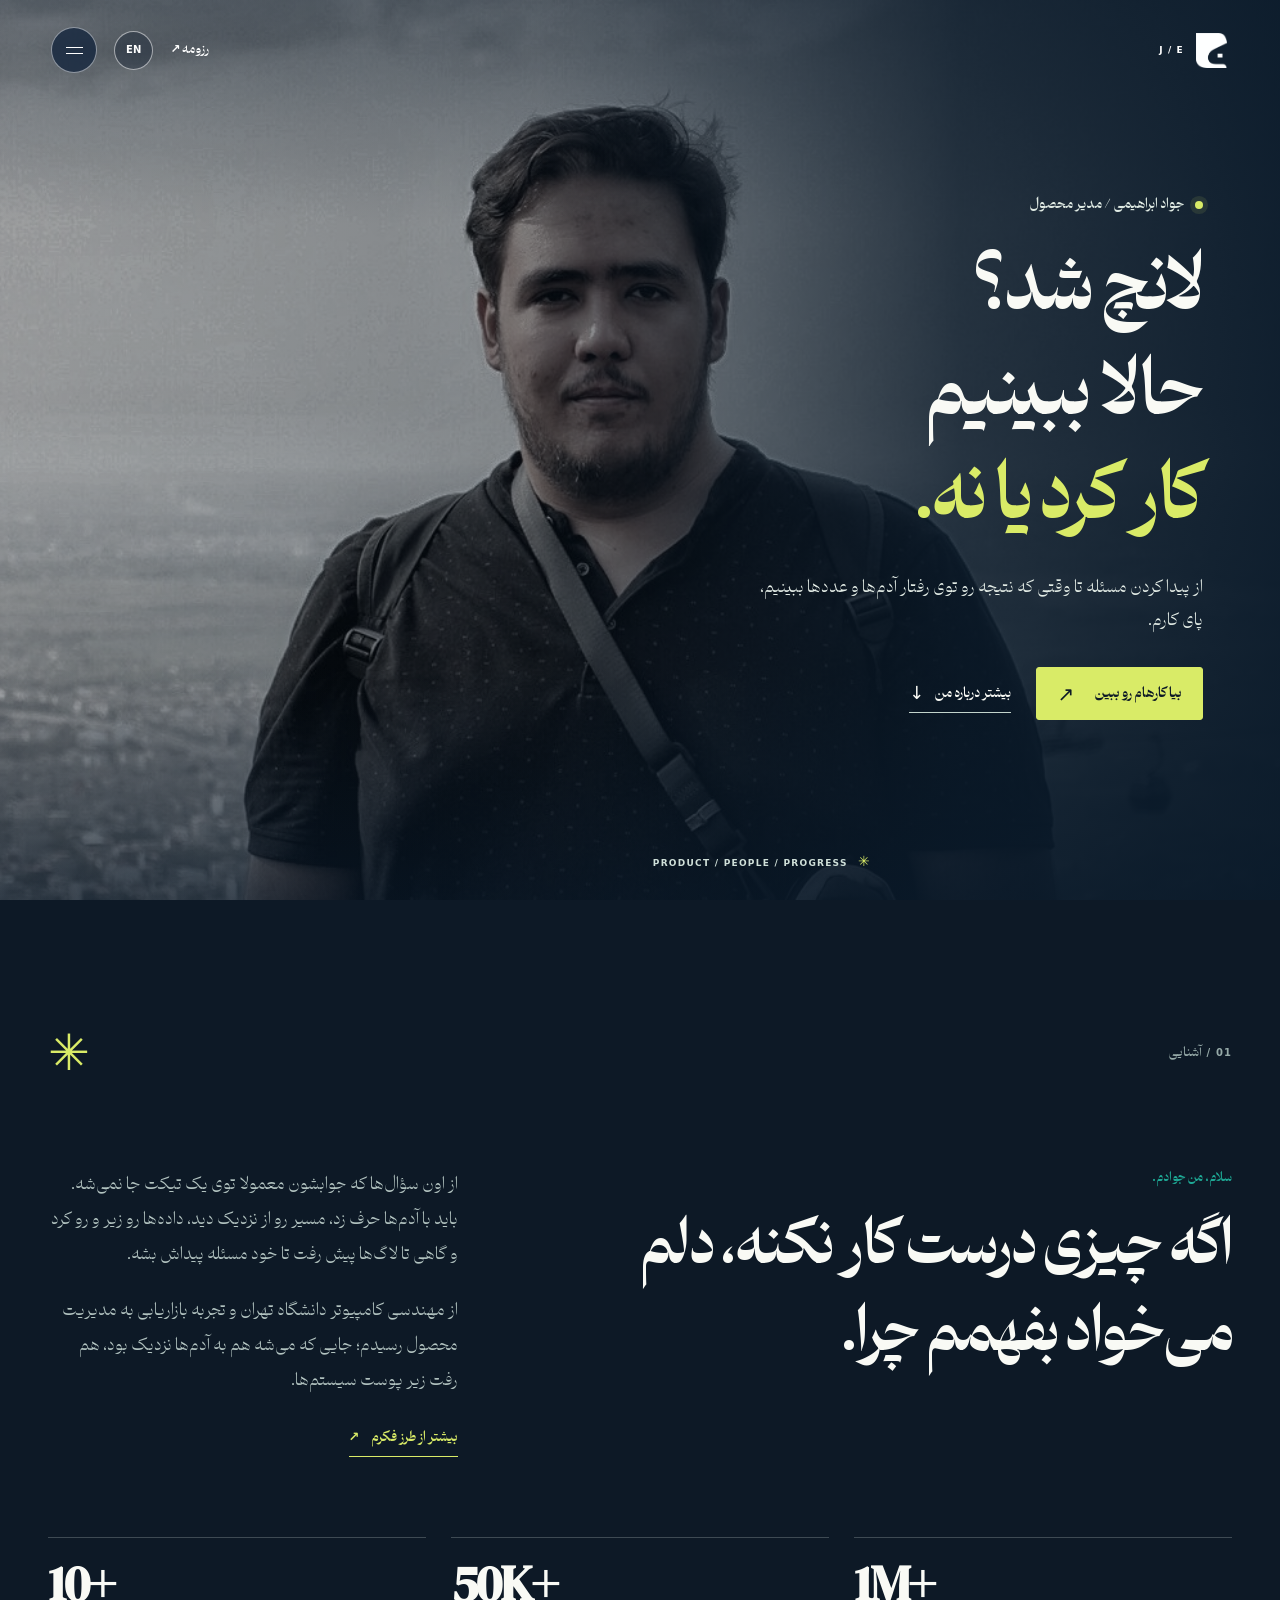
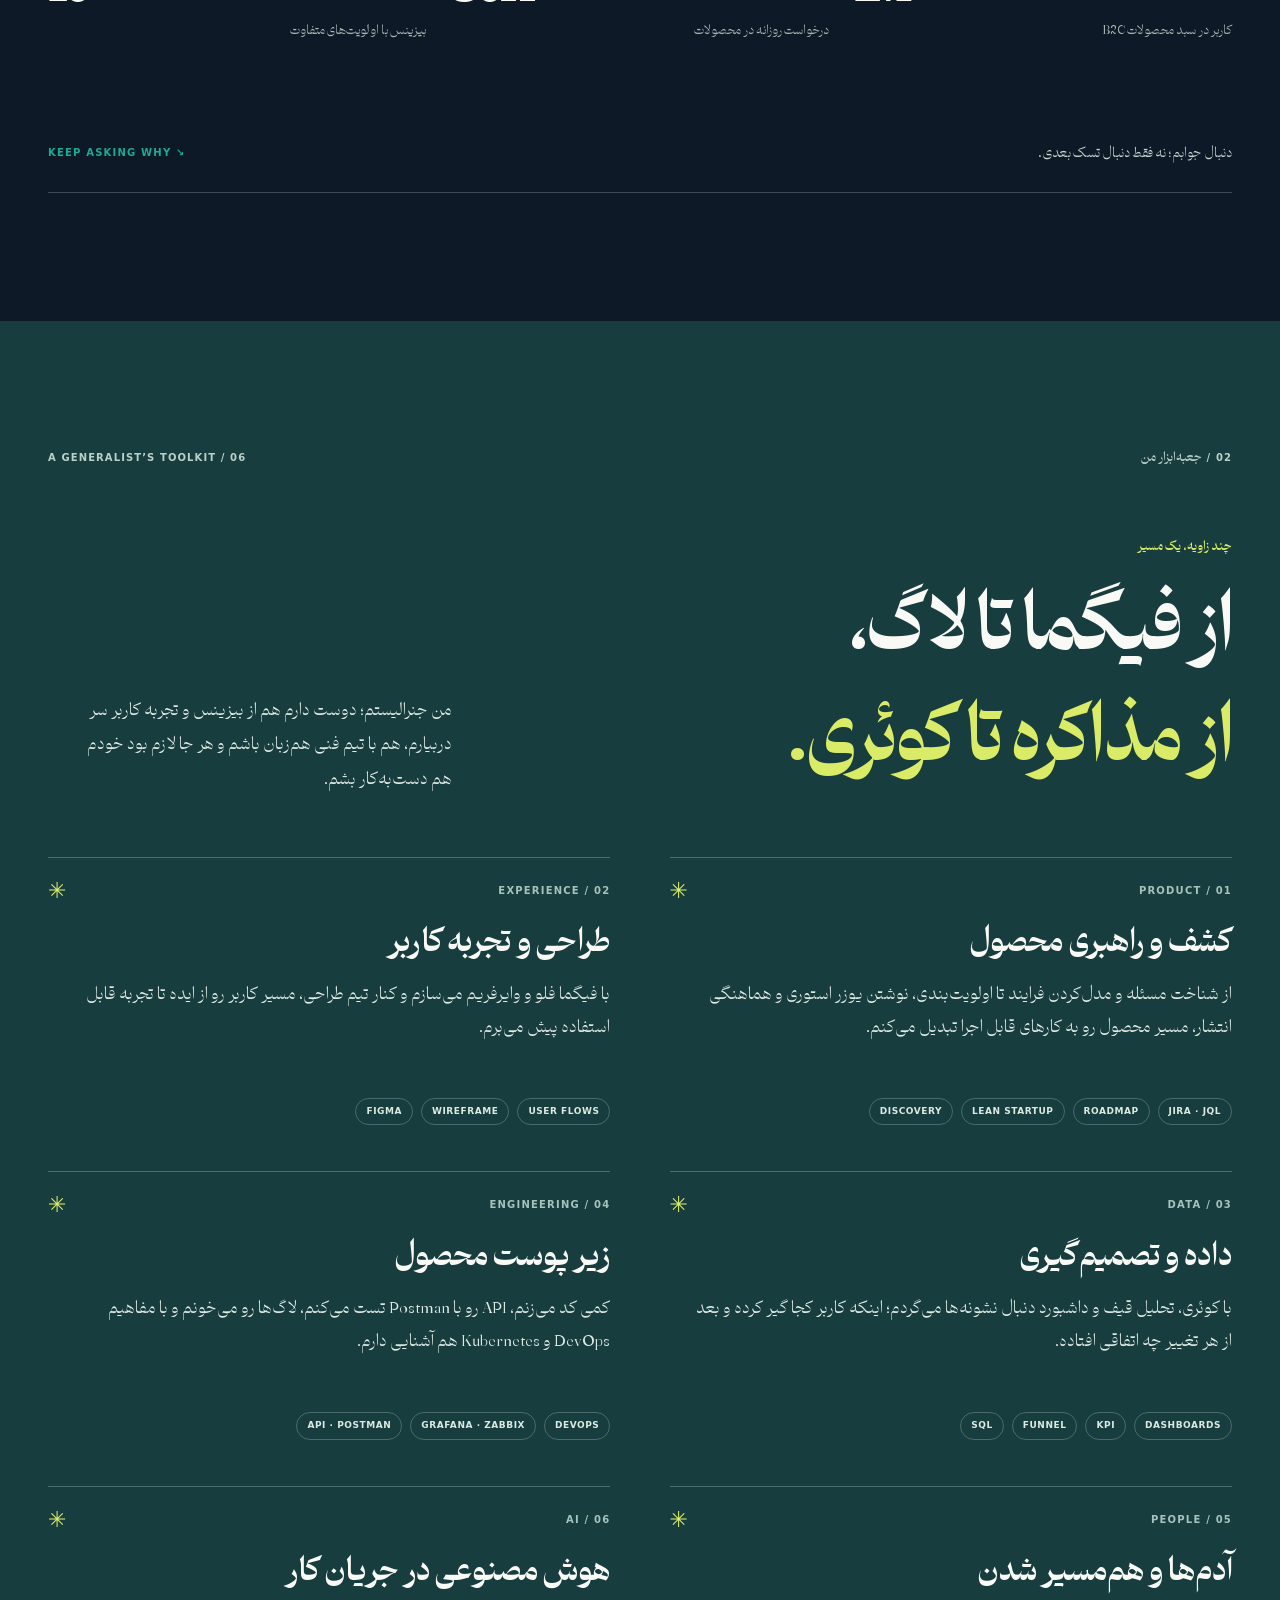
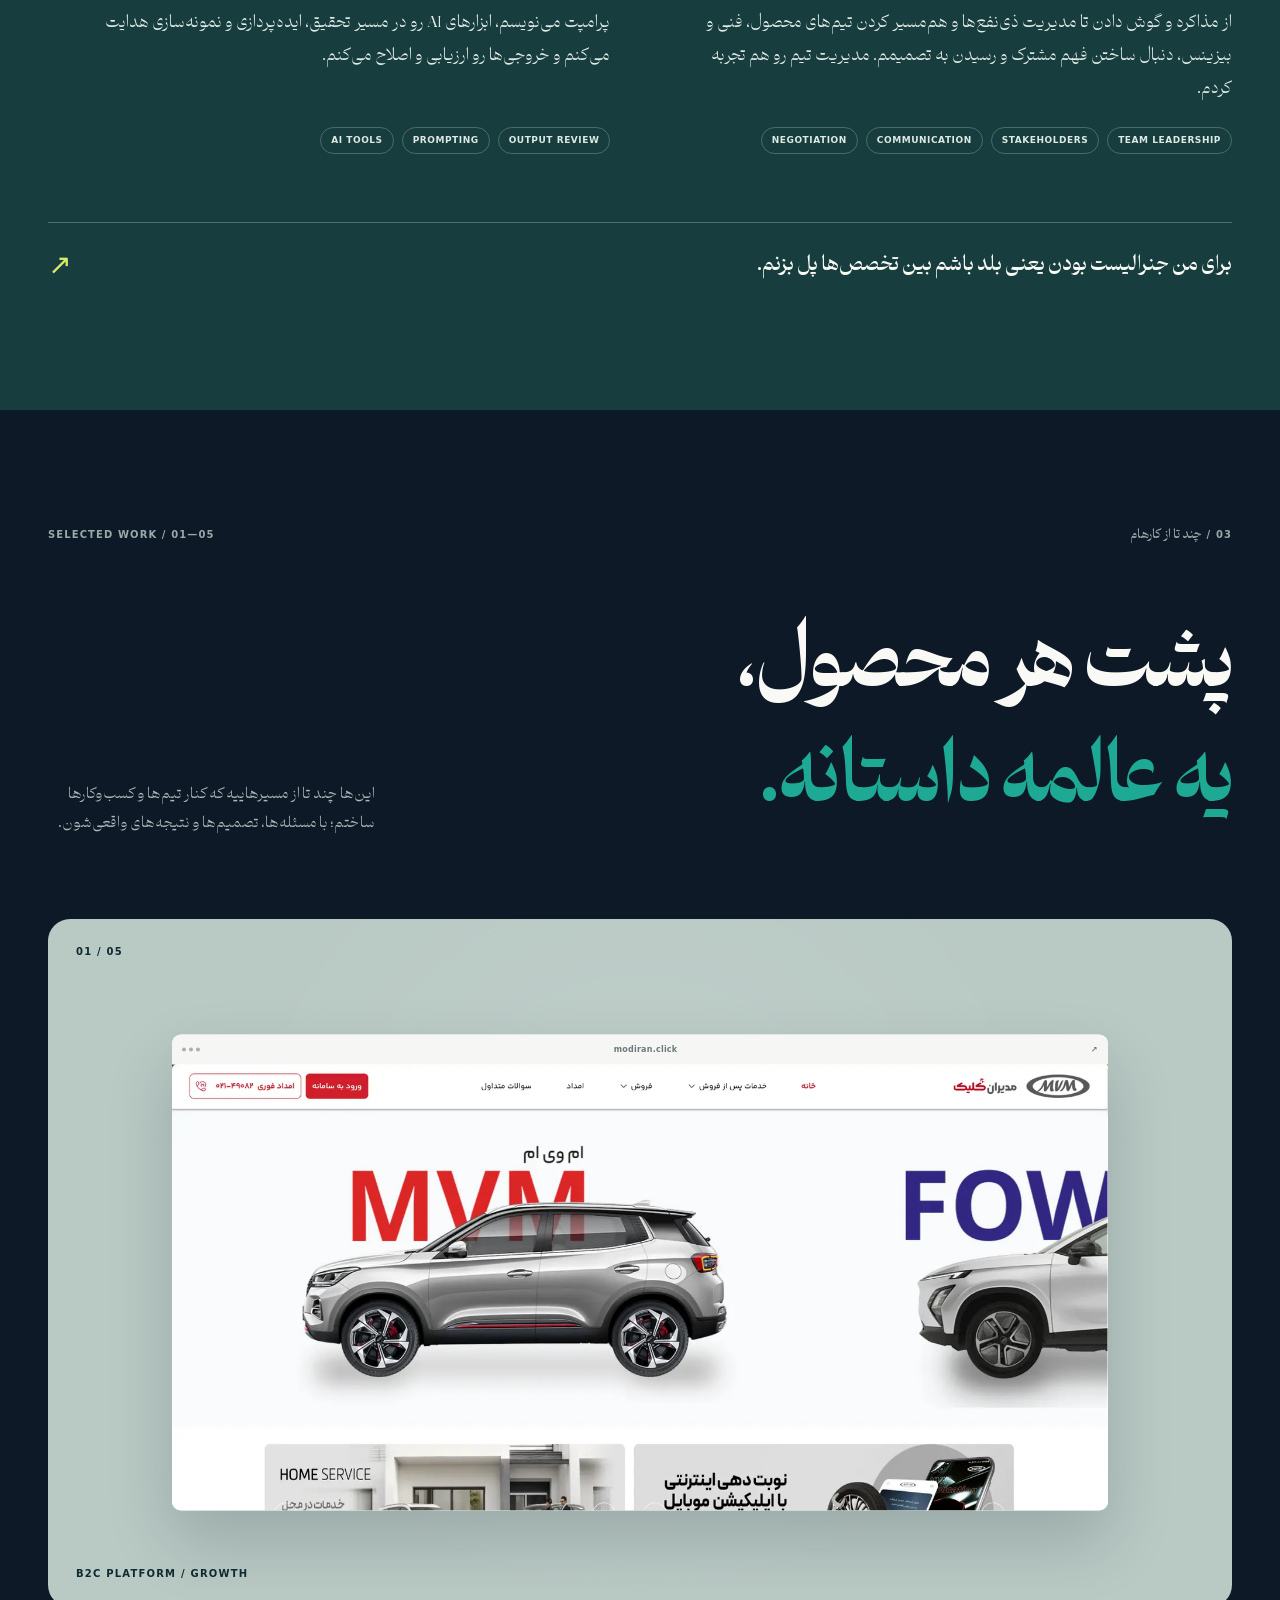
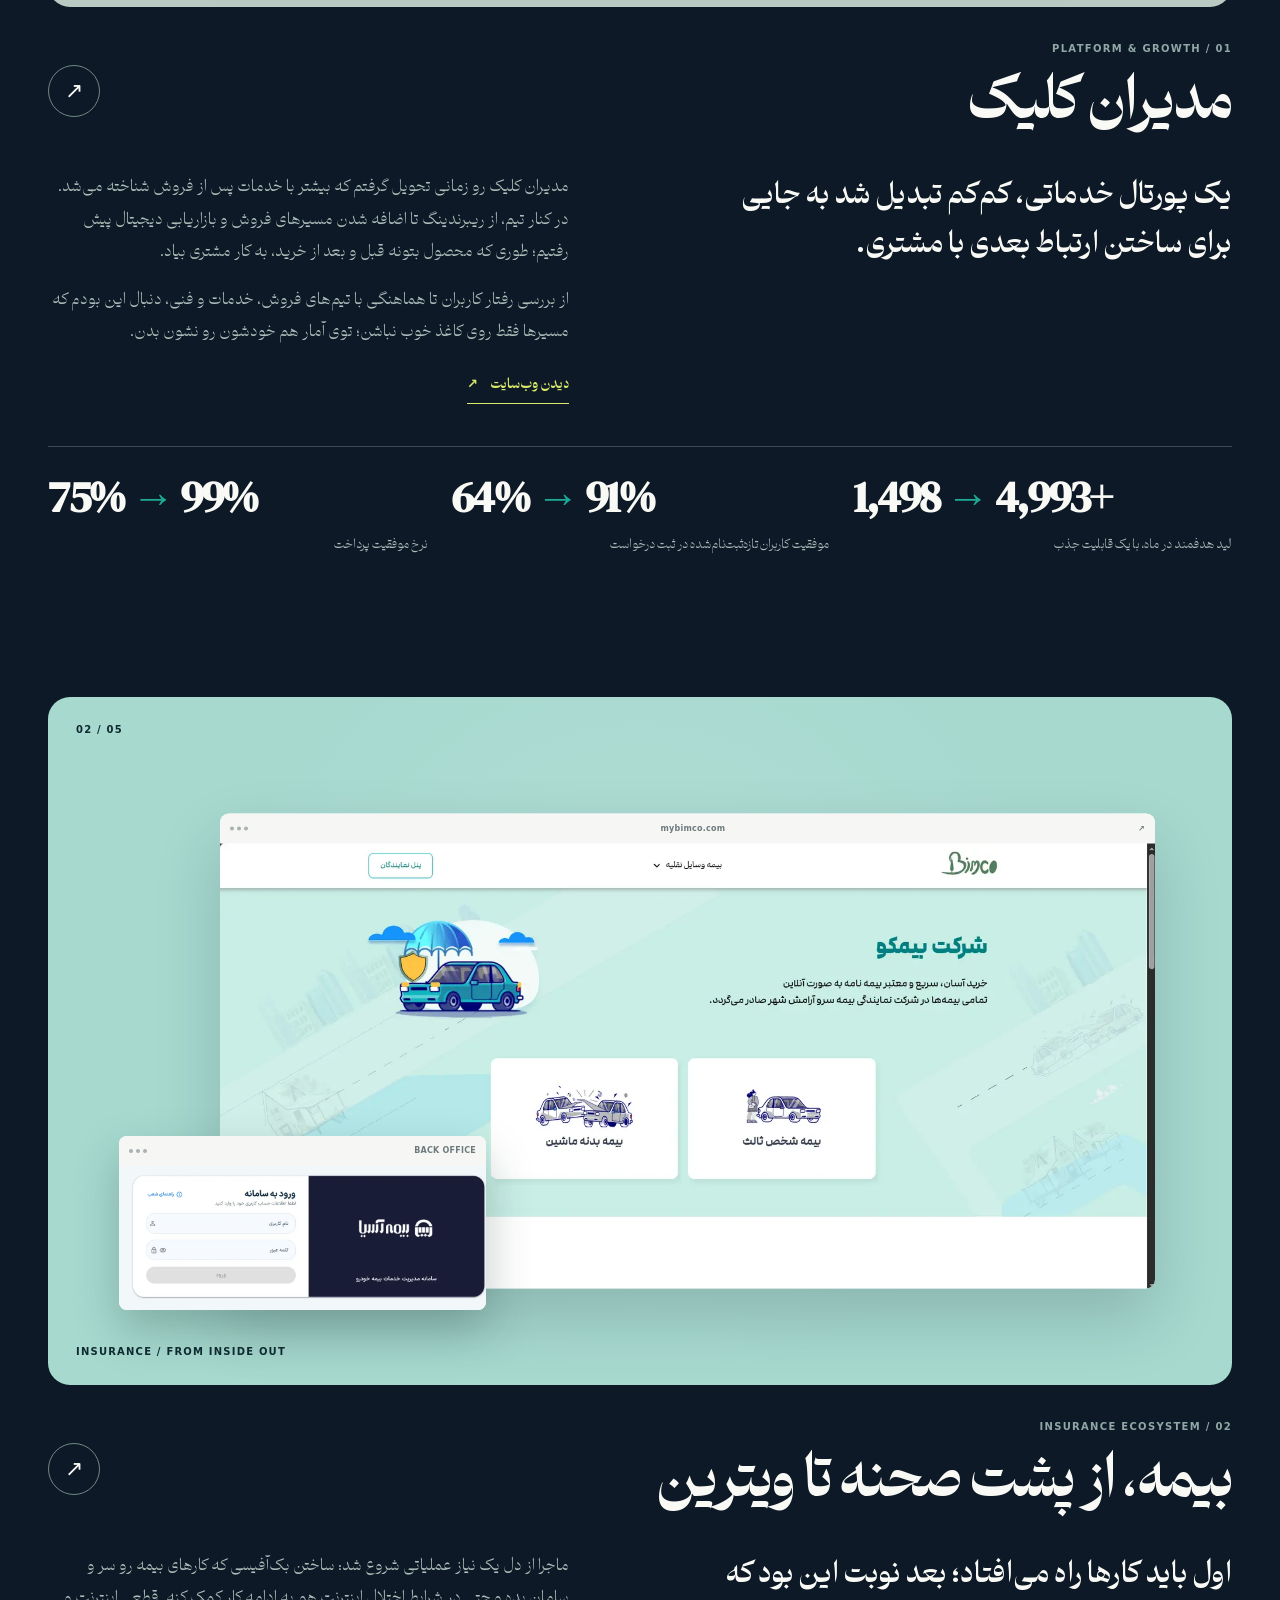
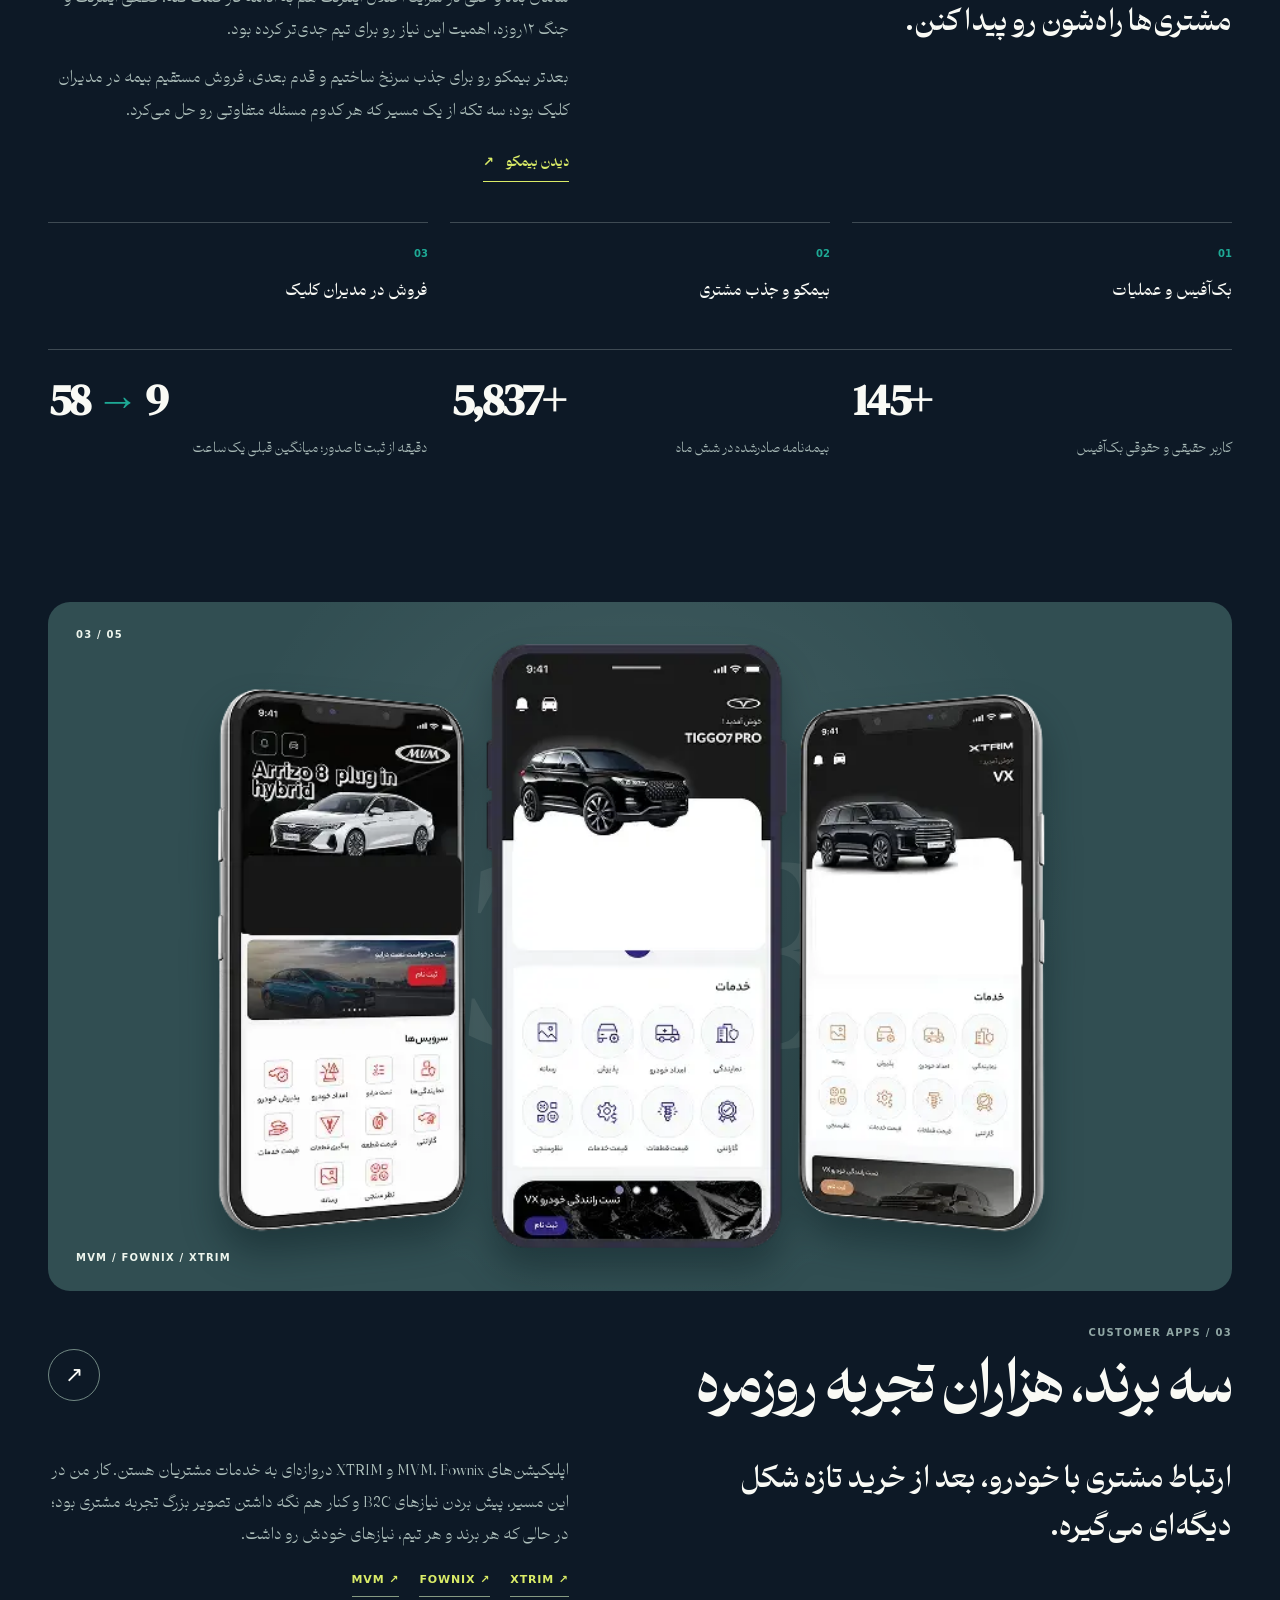
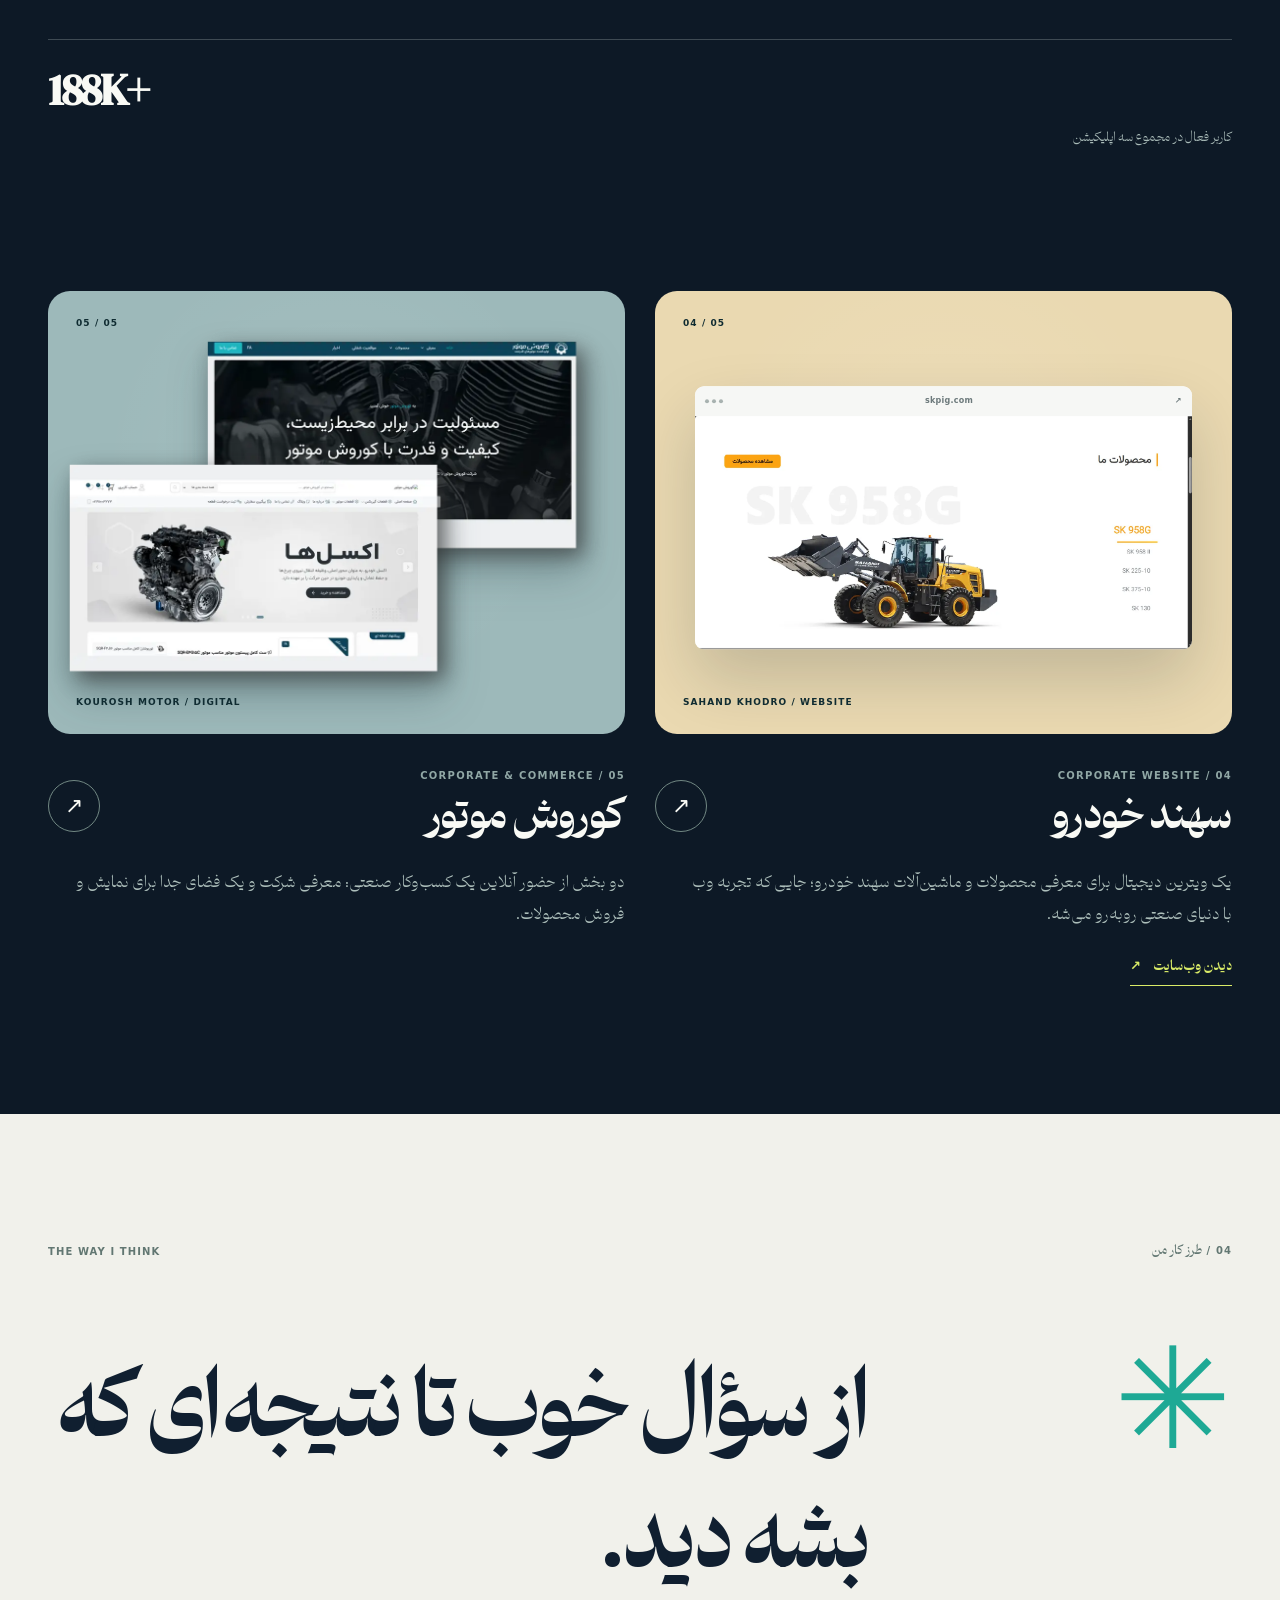
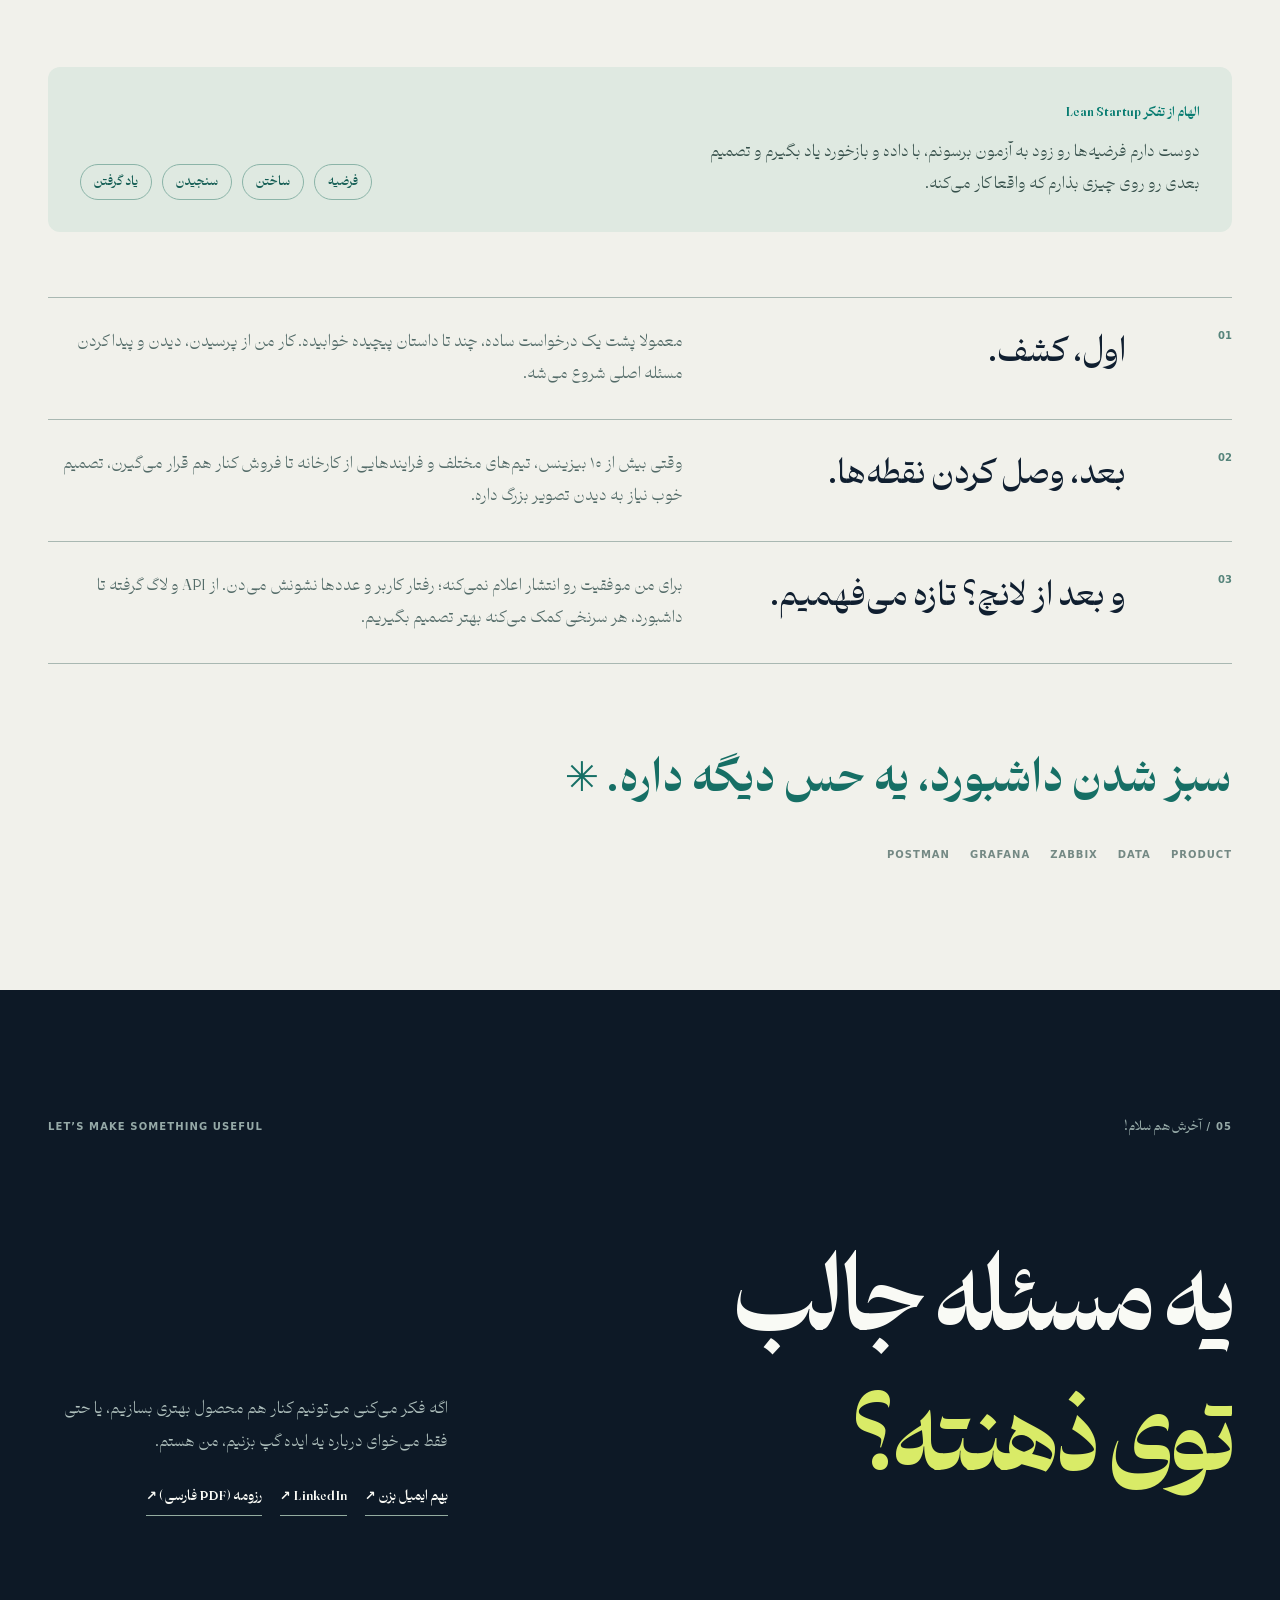
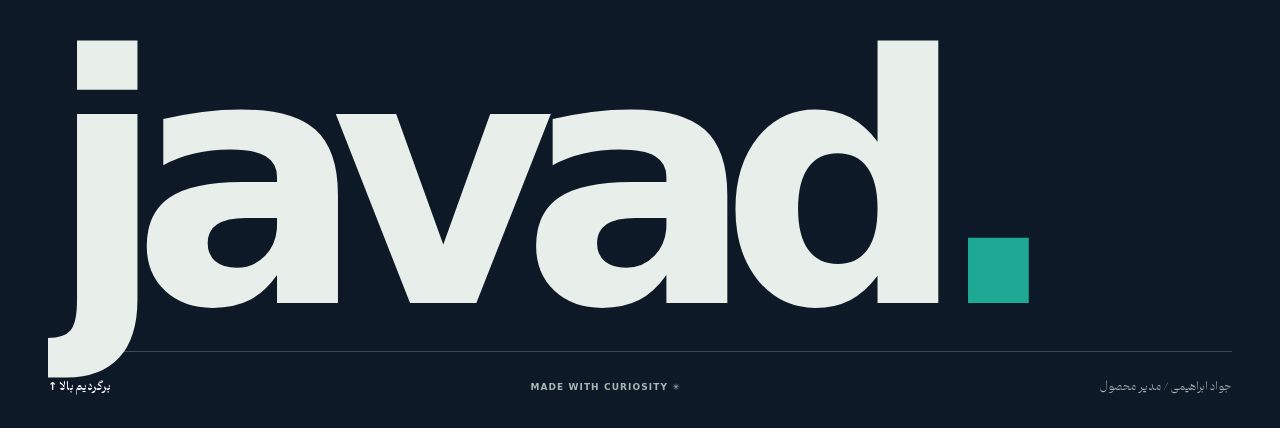
==== commit ca6ac63b: "Add insurance product outcome metrics" ====
--- a/index.html
+++ b/index.html
@@ -78,6 +78,11 @@
       <div class="case-title"><div><span class="case-meta">02 / INSURANCE ECOSYSTEM</span><h3 data-i18n="insuranceTitle">بیمه، از پشت صحنه تا ویترین</h3></div><span class="case-arrow" aria-hidden="true">↗</span></div>
       <div class="case-story" id="insurance-story"><p class="case-headline" data-i18n="insuranceHeadline">اول باید کارها راه می‌افتاد؛ بعد نوبت این بود که مشتری‌ها راه‌شون رو پیدا کنن.</p><div class="case-copy"><p data-i18n="insuranceBody">ماجرا از دل یک نیاز عملیاتی شروع شد: ساختن بک‌آفیسی که کارهای بیمه رو سر و سامان بده و حتی در شرایط اختلال اینترنت هم به ادامه کار کمک کنه. قطعی اینترنت و جنگ ۱۲روزه، اهمیت این نیاز رو برای تیم جدی‌تر کرده بود.</p><p data-i18n="insuranceBody2">بعدتر بیمکو رو برای جذب سرنخ ساختیم و قدم بعدی، فروش مستقیم بیمه در مدیران کلیک بود؛ سه تکه از یک مسیر که هر کدوم مسئله متفاوتی رو حل می‌کرد.</p><a class="text-link" href="https://mybimco.com" target="_blank" rel="noopener noreferrer"><span data-i18n="visitBimco">دیدن بیمکو</span> ↗</a></div></div>
       <div class="case-sequence"><div><span>01</span><b data-i18n="phase1">بک‌آفیس و عملیات</b></div><div><span>02</span><b data-i18n="phase2">بیمکو و جذب مشتری</b></div><div><span>03</span><b data-i18n="phase3">فروش در مدیران کلیک</b></div></div>
+      <div class="stats insurance-stats" role="group" aria-label="دستاوردهای محصول بیمه" data-i18n-aria="insuranceStatsAria">
+        <div><strong dir="ltr"><b data-count="150" data-suffix="+">150+</b></strong><span data-i18n="insuranceStatUsers">کاربر حقیقی و حقوقی بک‌آفیس</span></div>
+        <div><strong dir="ltr"><b data-count="6000" data-suffix="+">6,000+</b></strong><span data-i18n="insuranceStatPolicies">بیمه‌نامه صادرشده در شش ماه</span></div>
+        <div><strong dir="ltr"><b data-count="60">60</b> <i>→</i> <b data-count="10">10</b></strong><span data-i18n="insuranceStatTime">دقیقه از ثبت تا صدور؛ میانگین قبلی یک ساعت</span></div>
+      </div>
     </article>
 
     <article class="case reveal" id="apps-case">
--- a/styles.css
+++ b/styles.css
@@ -76,3 +76,7 @@
 .skills-intro,.skill-card>p{color:#e0ebe5;font-size:16px}
 @media(max-width:760px){.skills + .work{padding-top:85px}.skills-intro,.skill-card>p,html[lang=en] .skill-card>p{font-size:15px}}
 @media(max-width:760px){.skill-tags li{font-size:9px}}
+
+.insurance-stats{margin-top:44px}
+.insurance-stats>div>span{max-width:320px;font-size:13px}
+@media(max-width:760px){.insurance-stats{margin-top:34px}.insurance-stats>div>span{font-size:13px}}
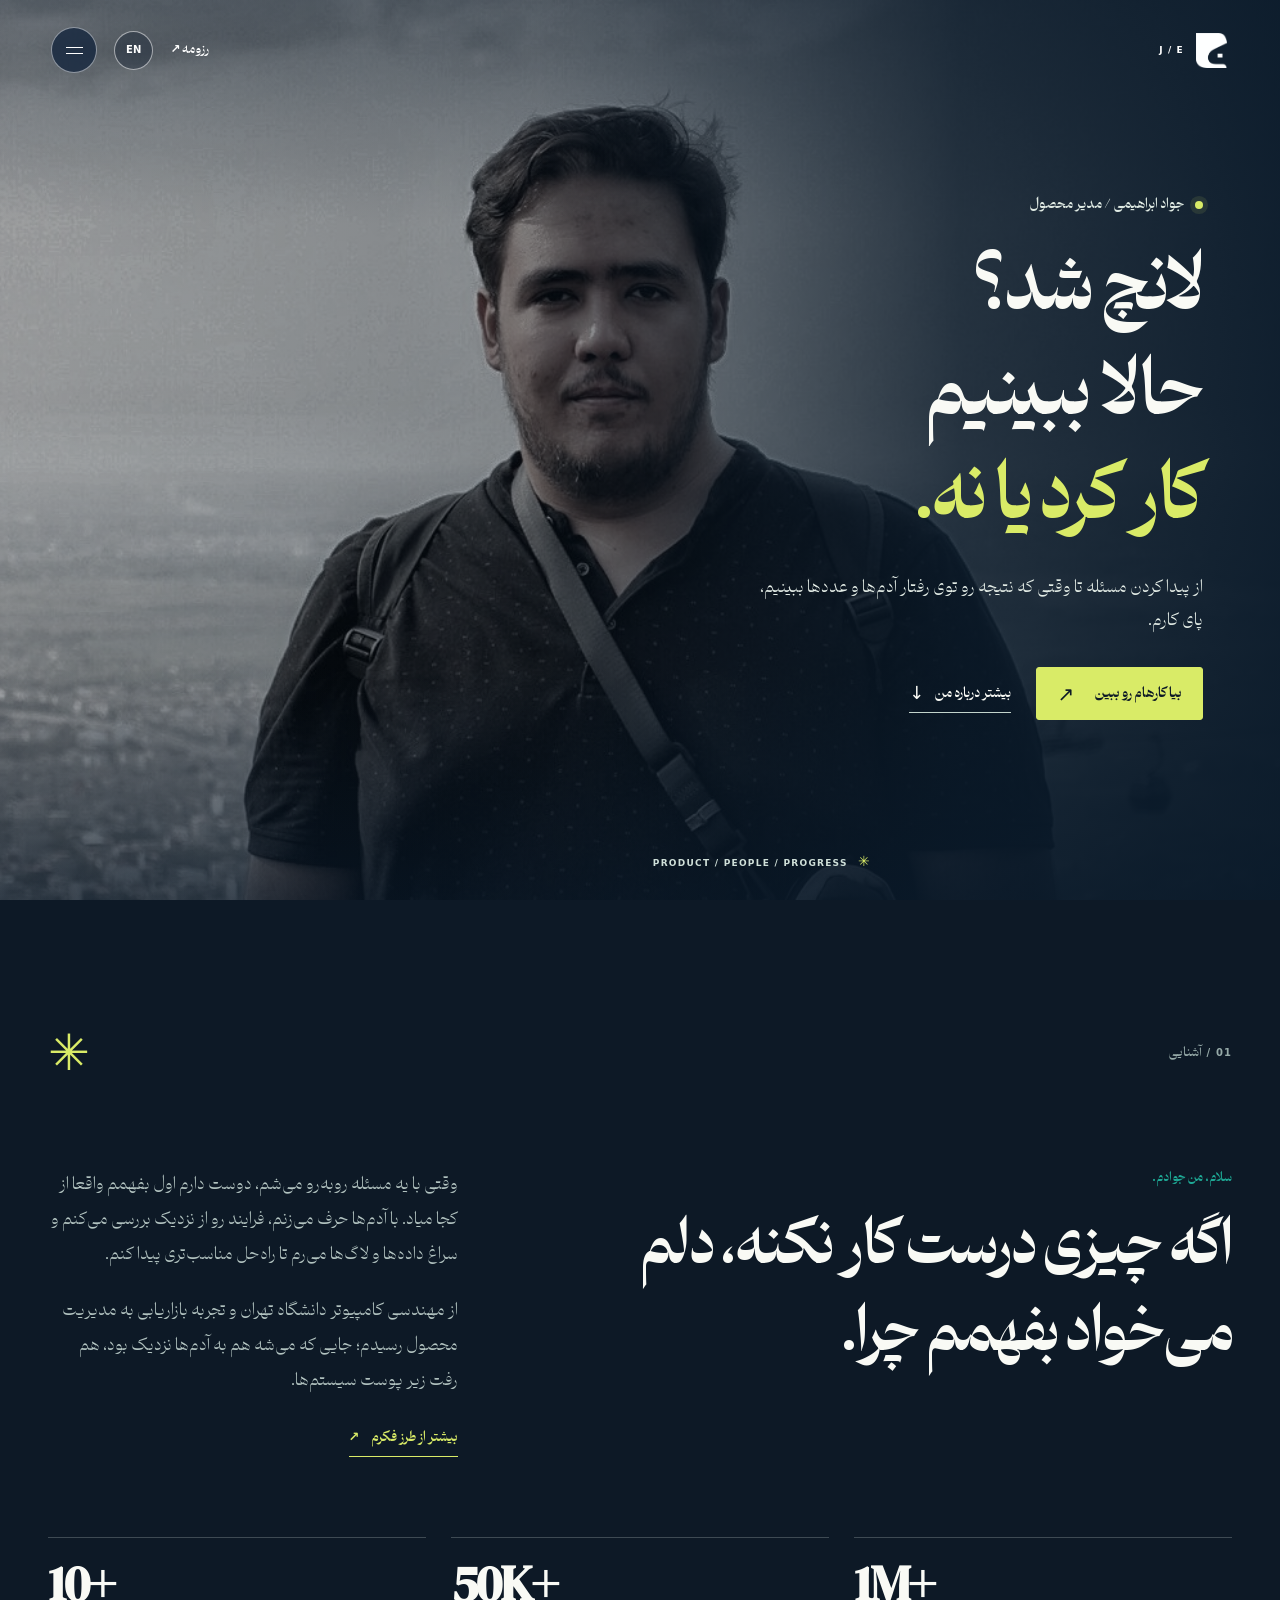
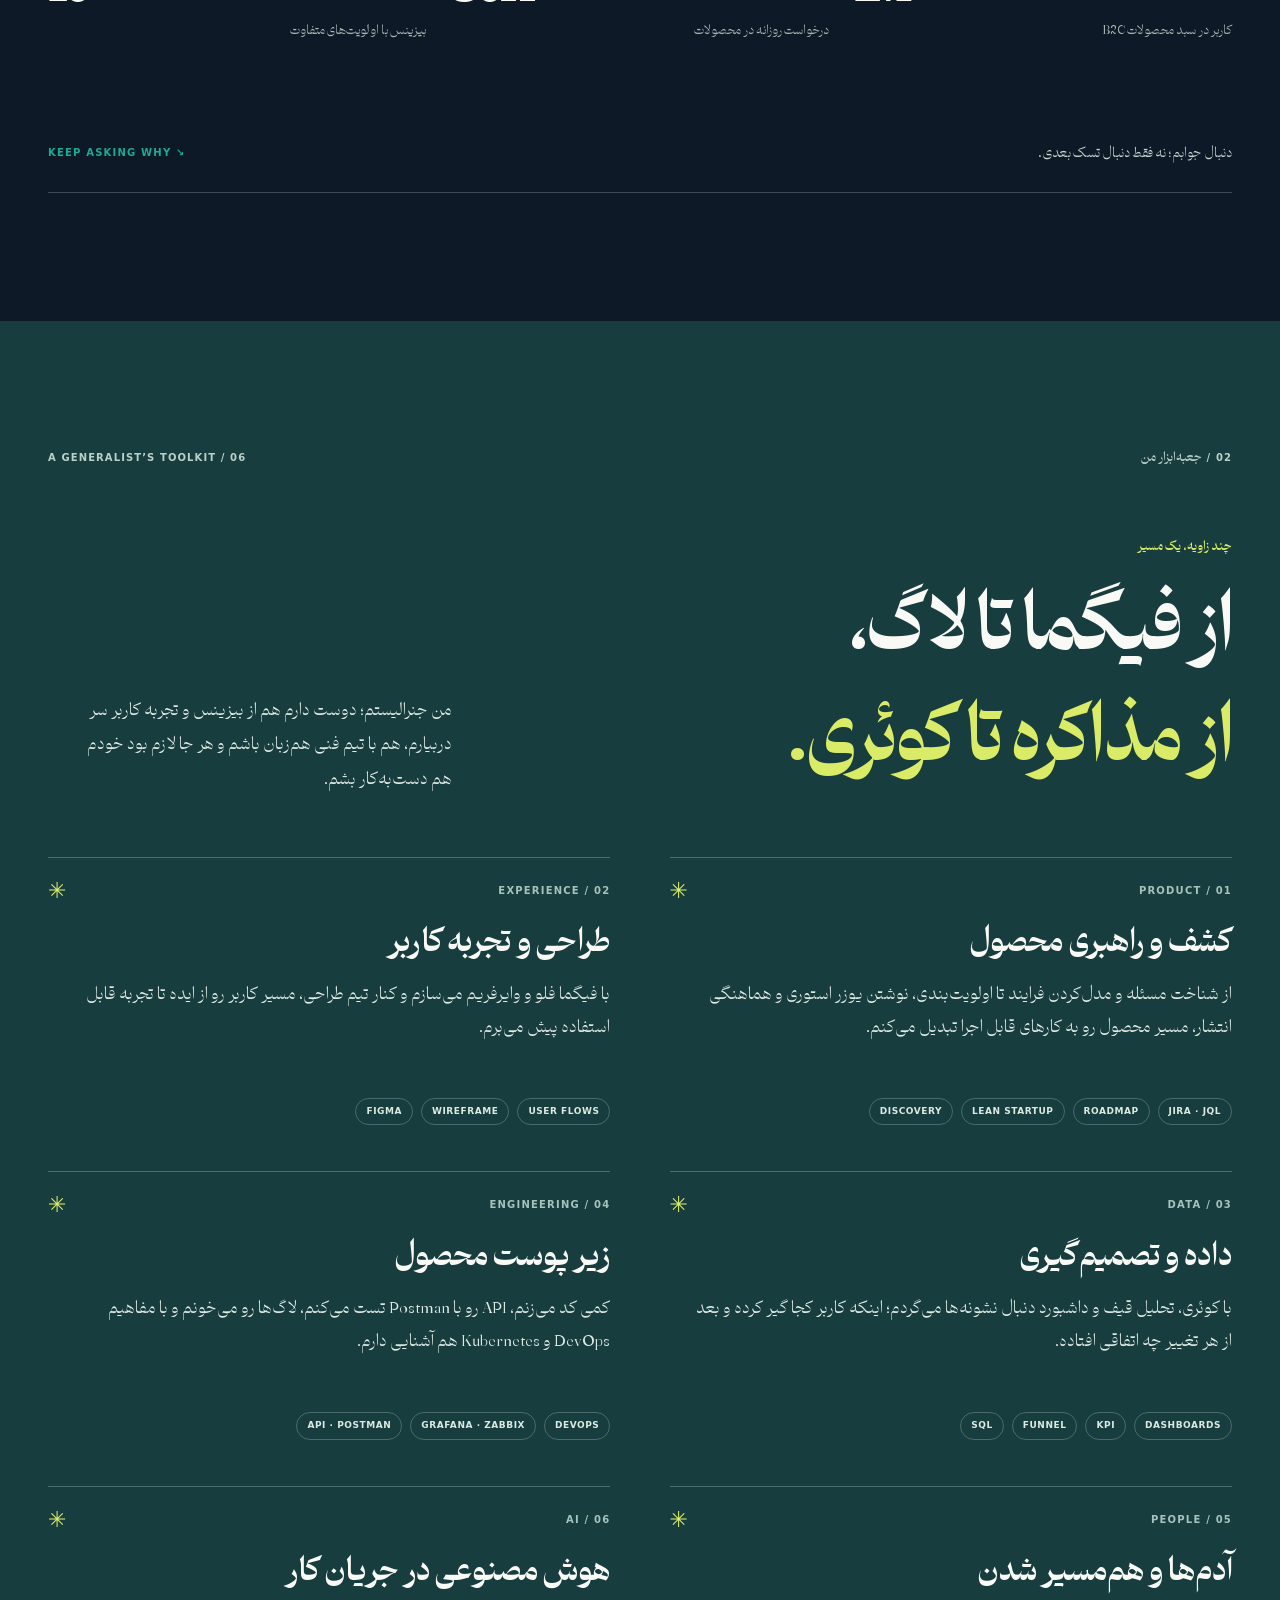
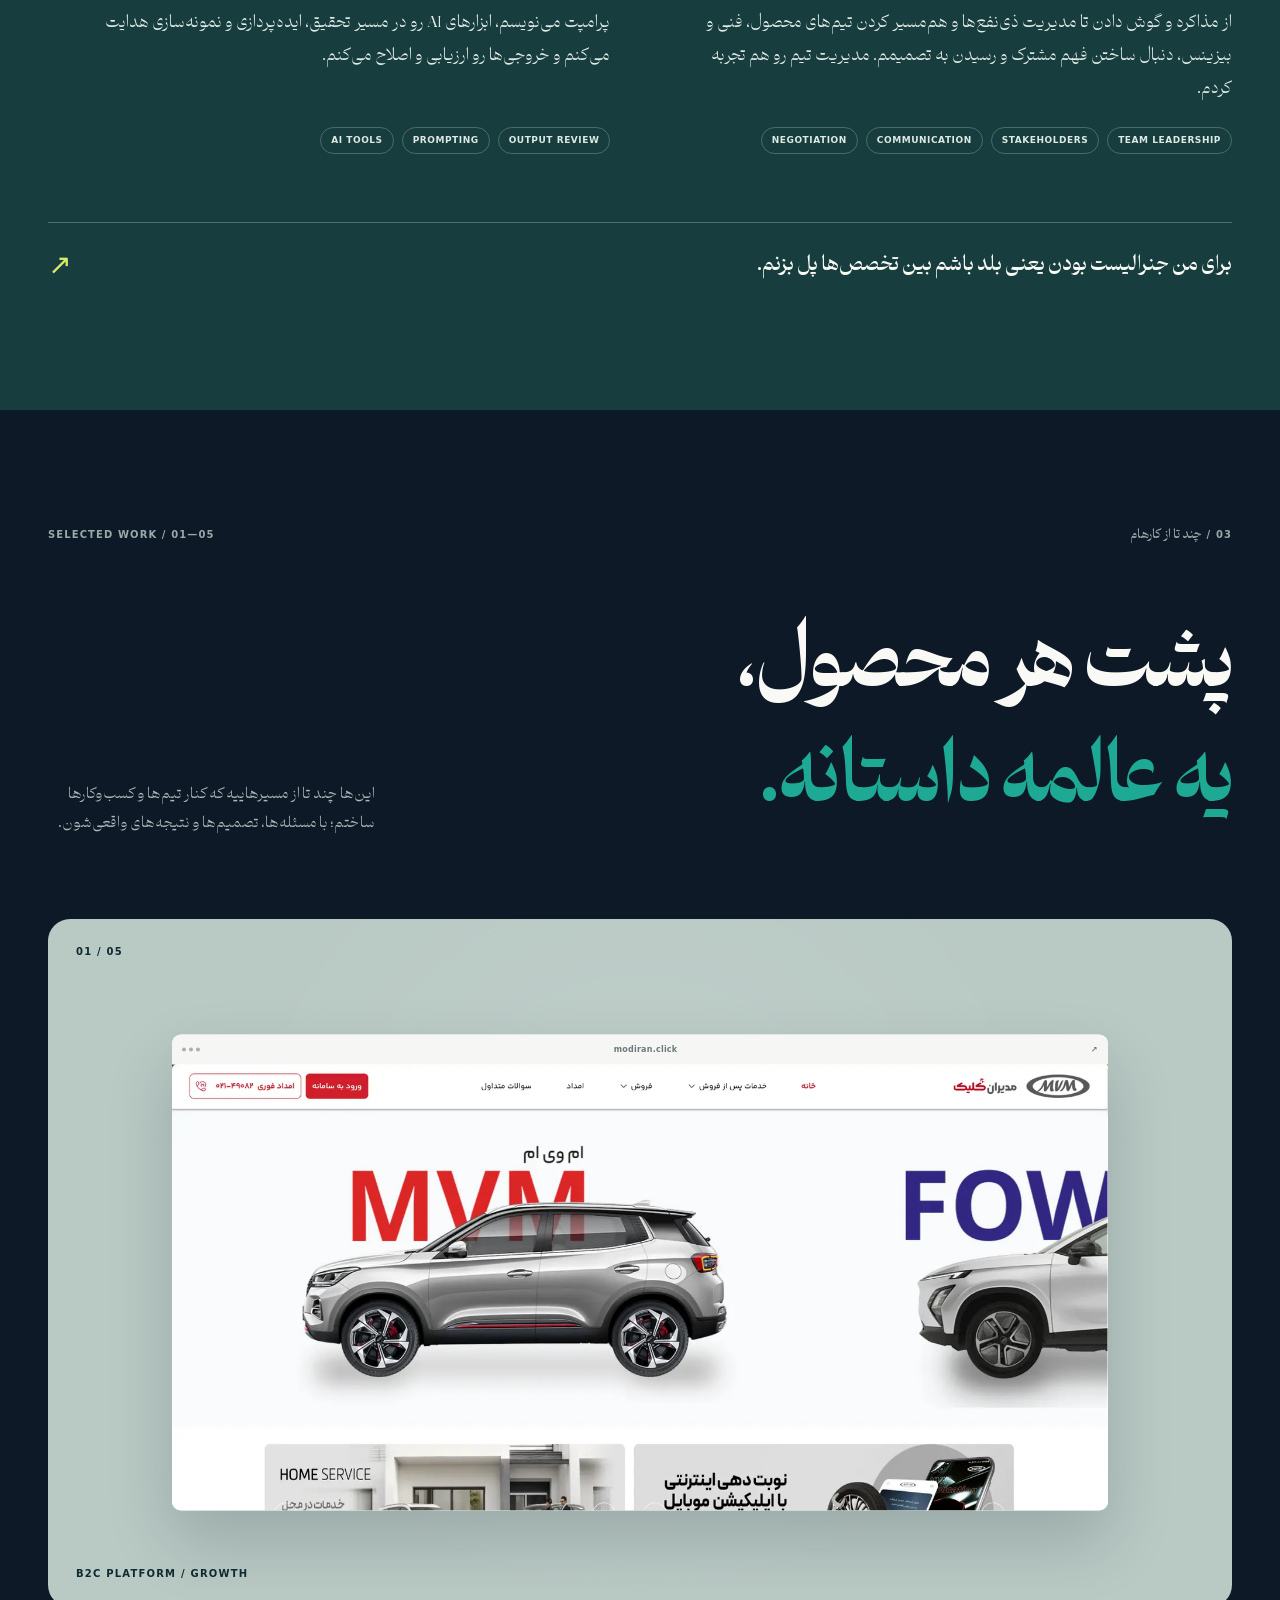
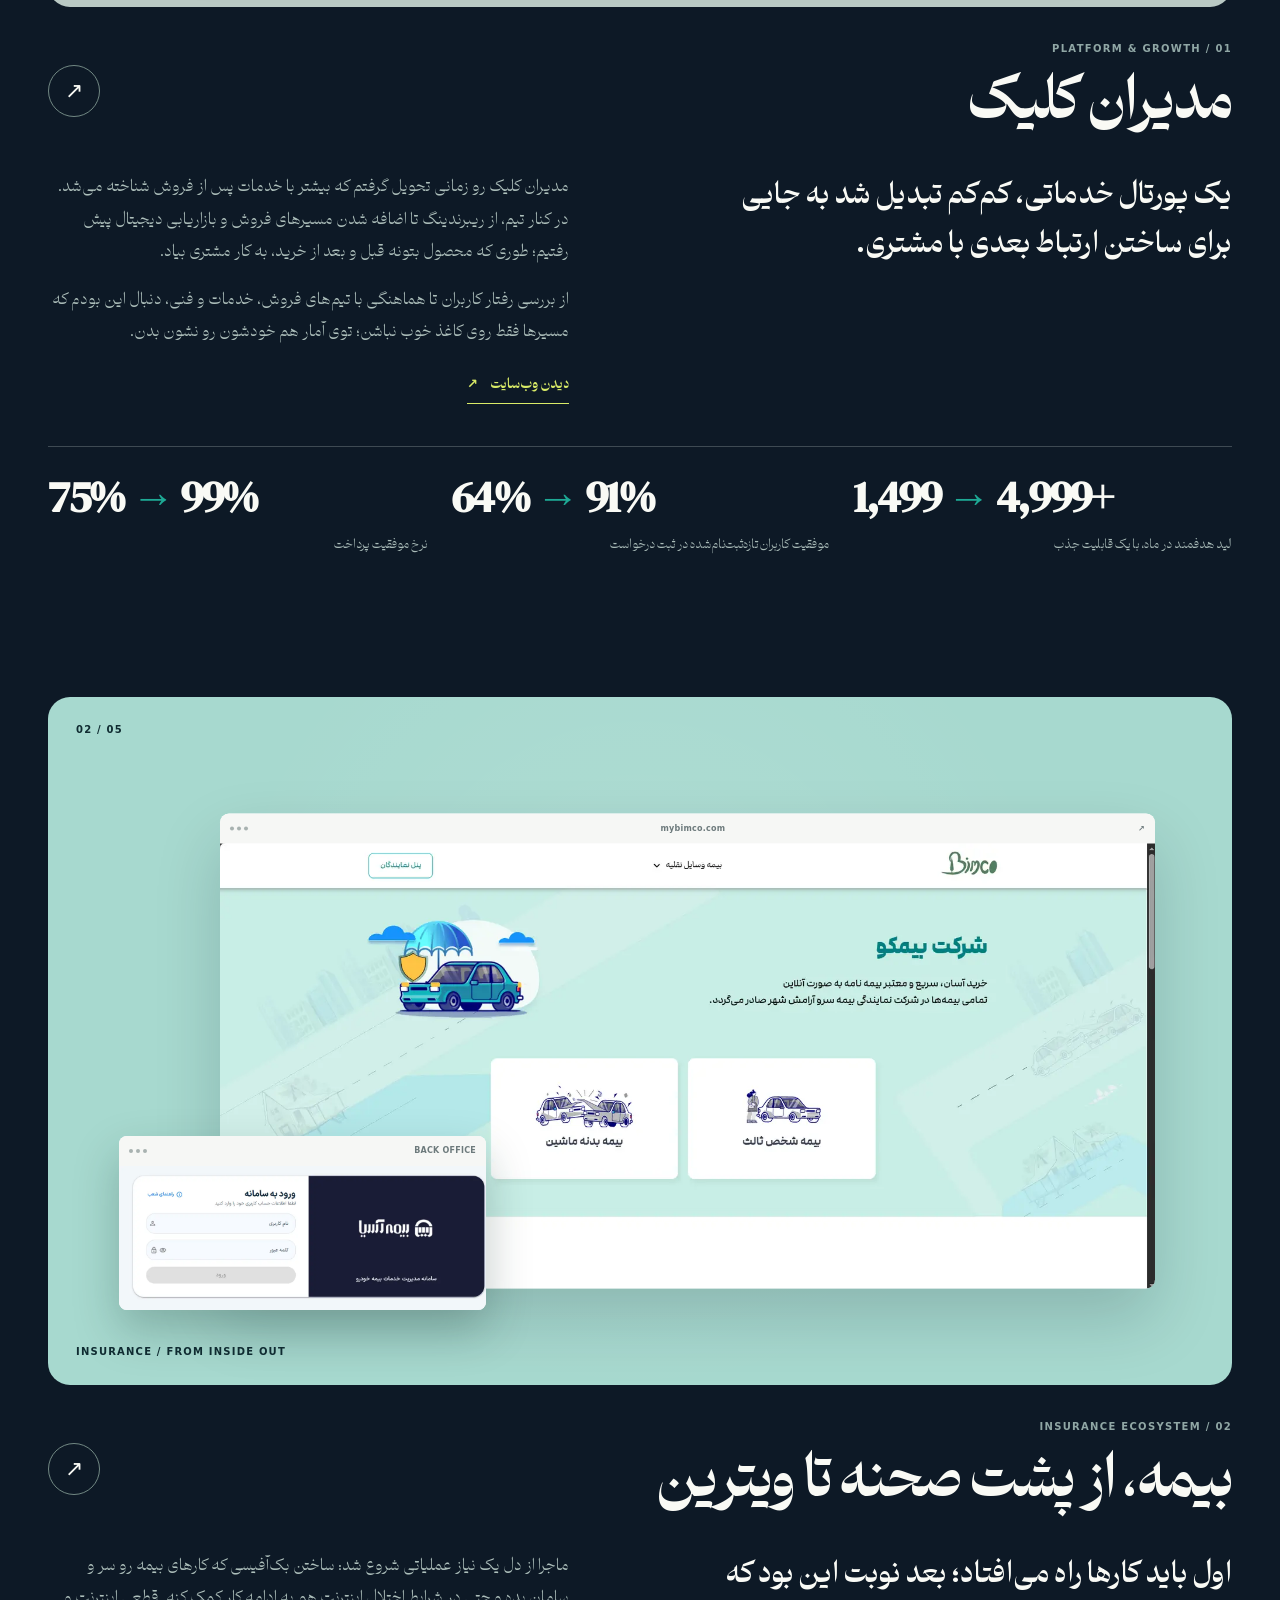
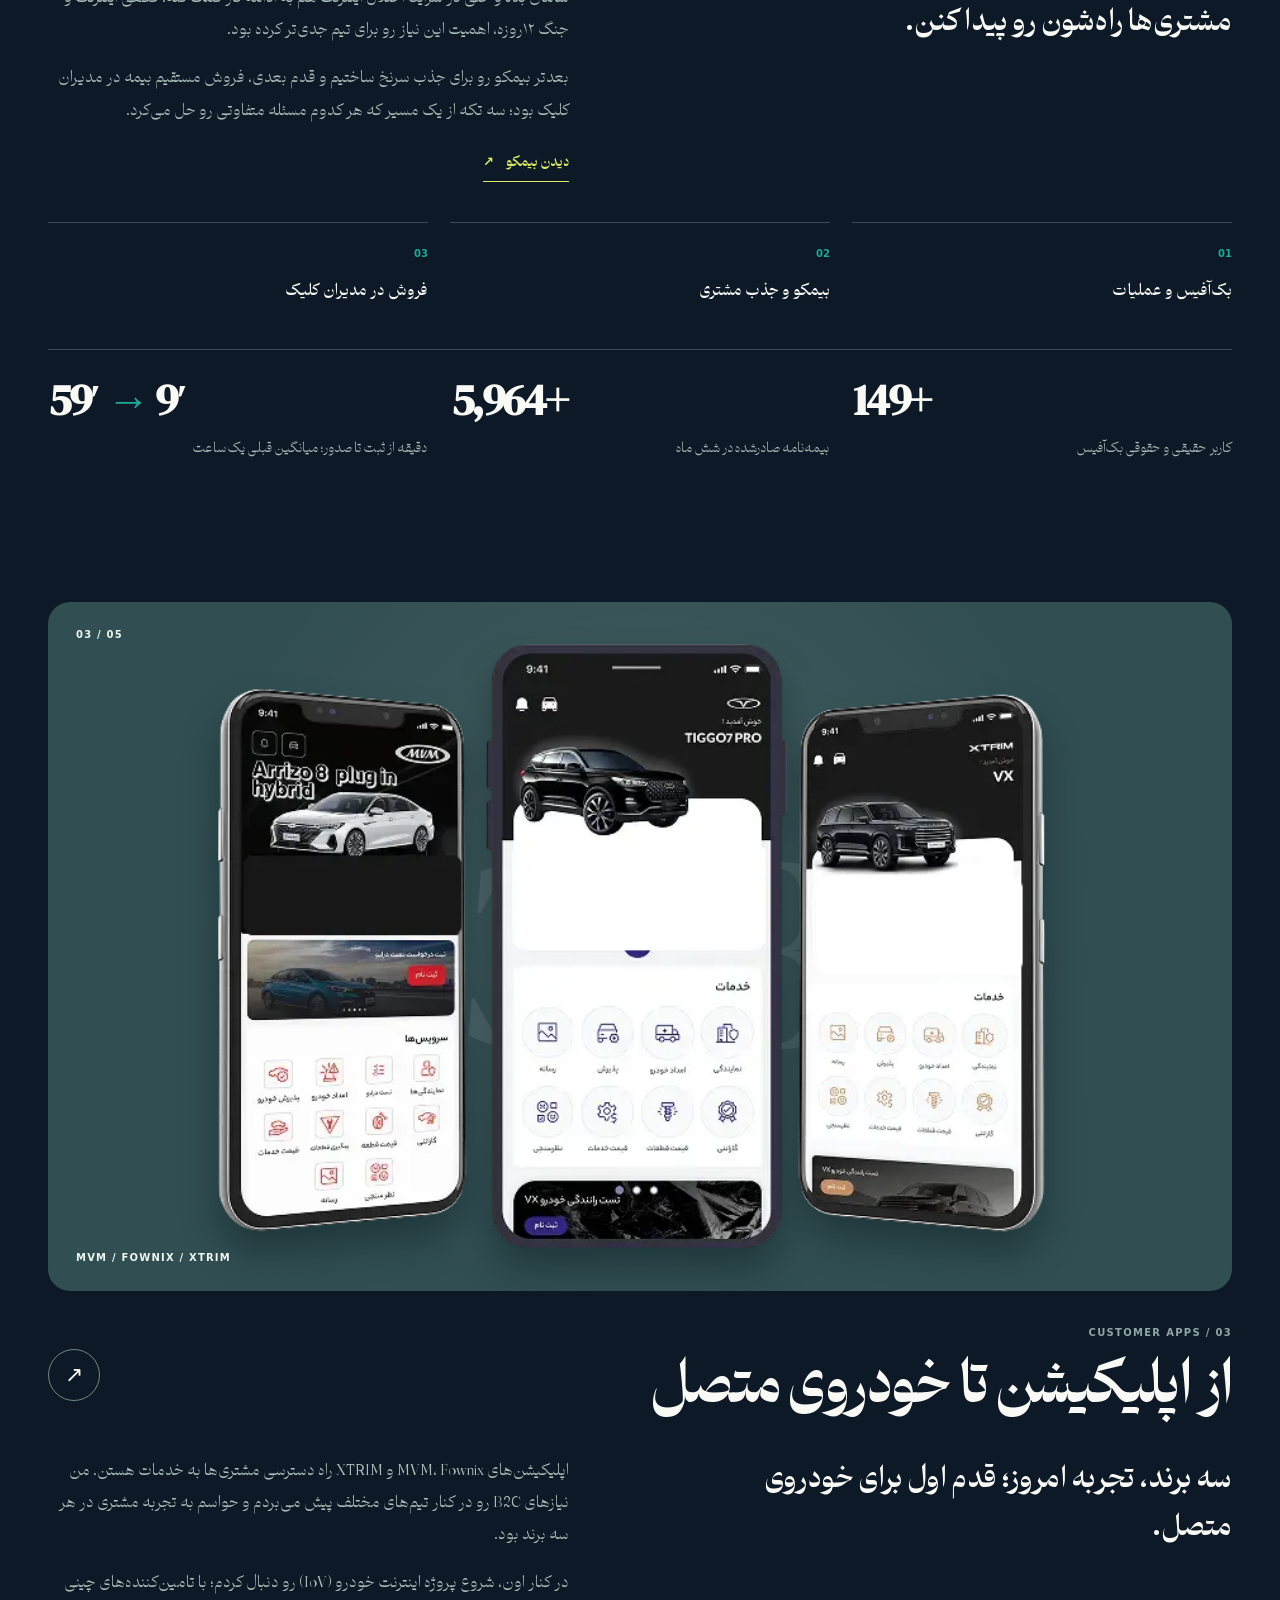
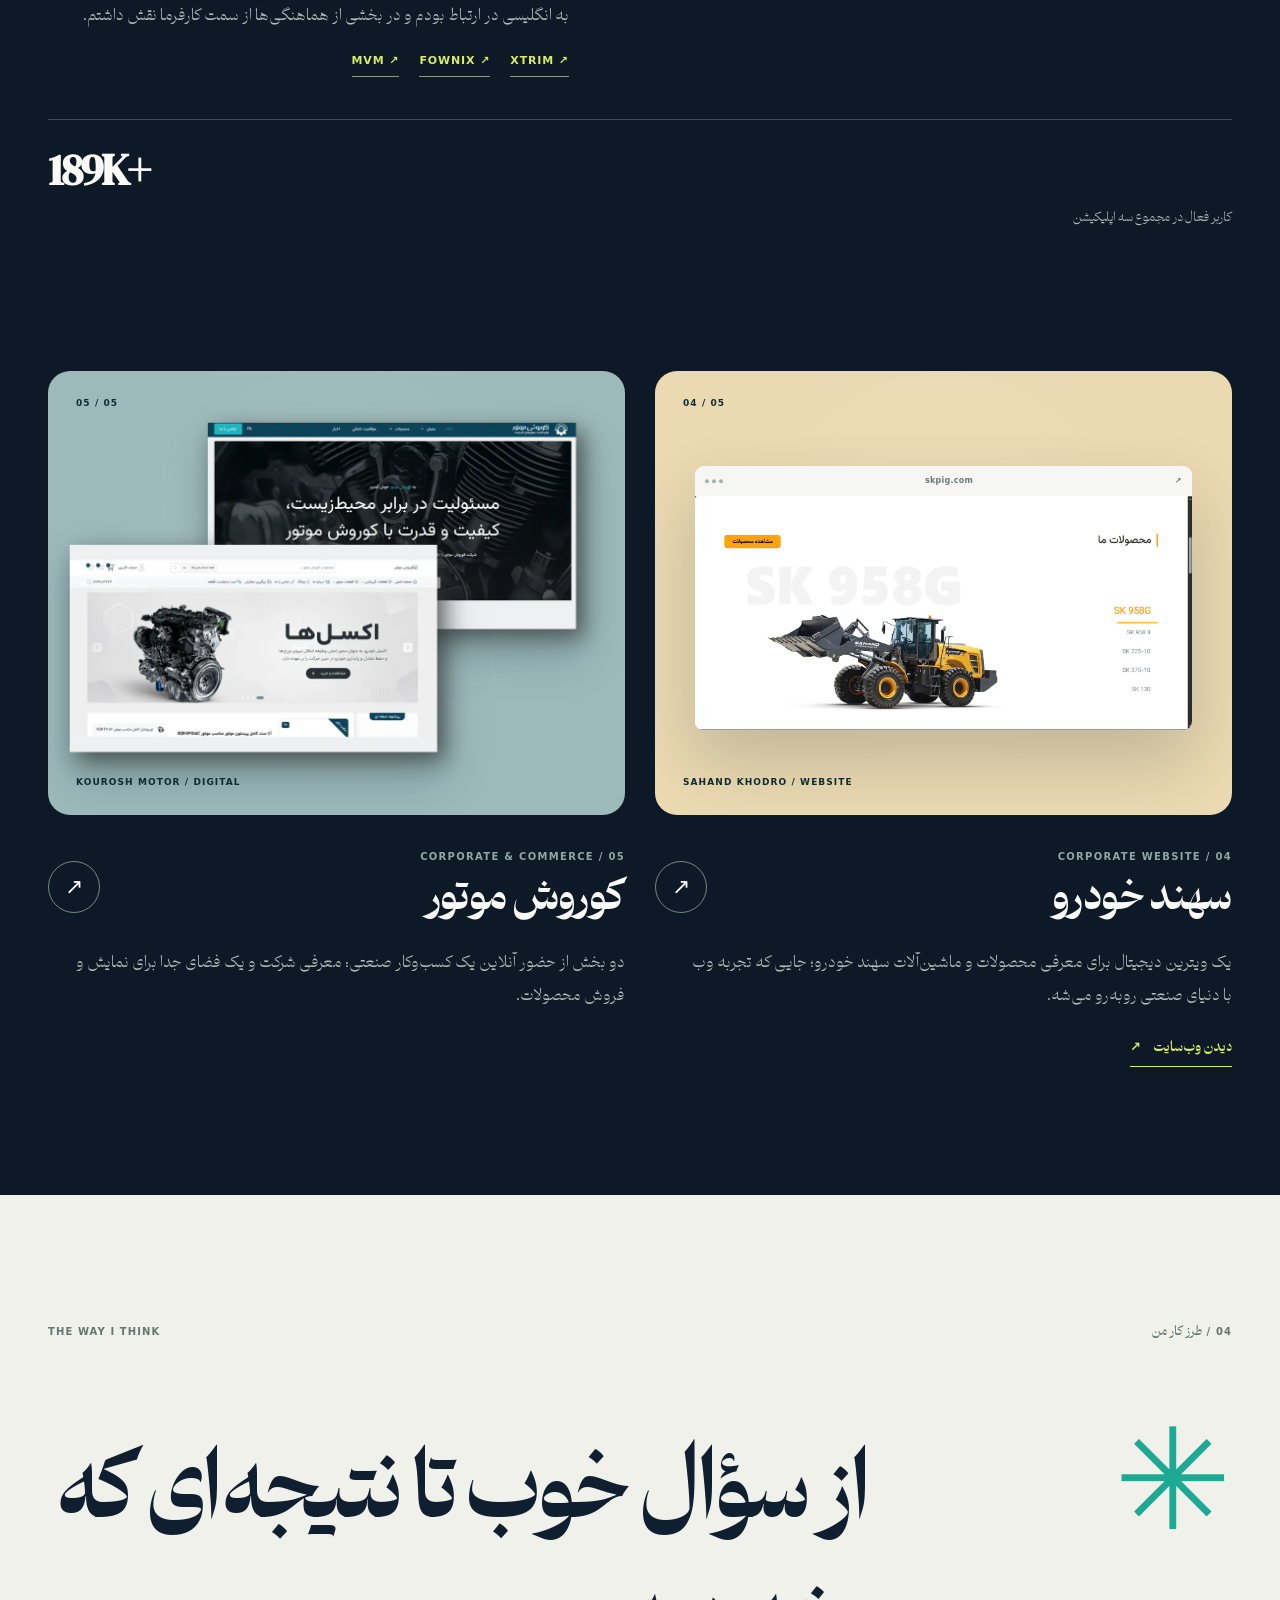
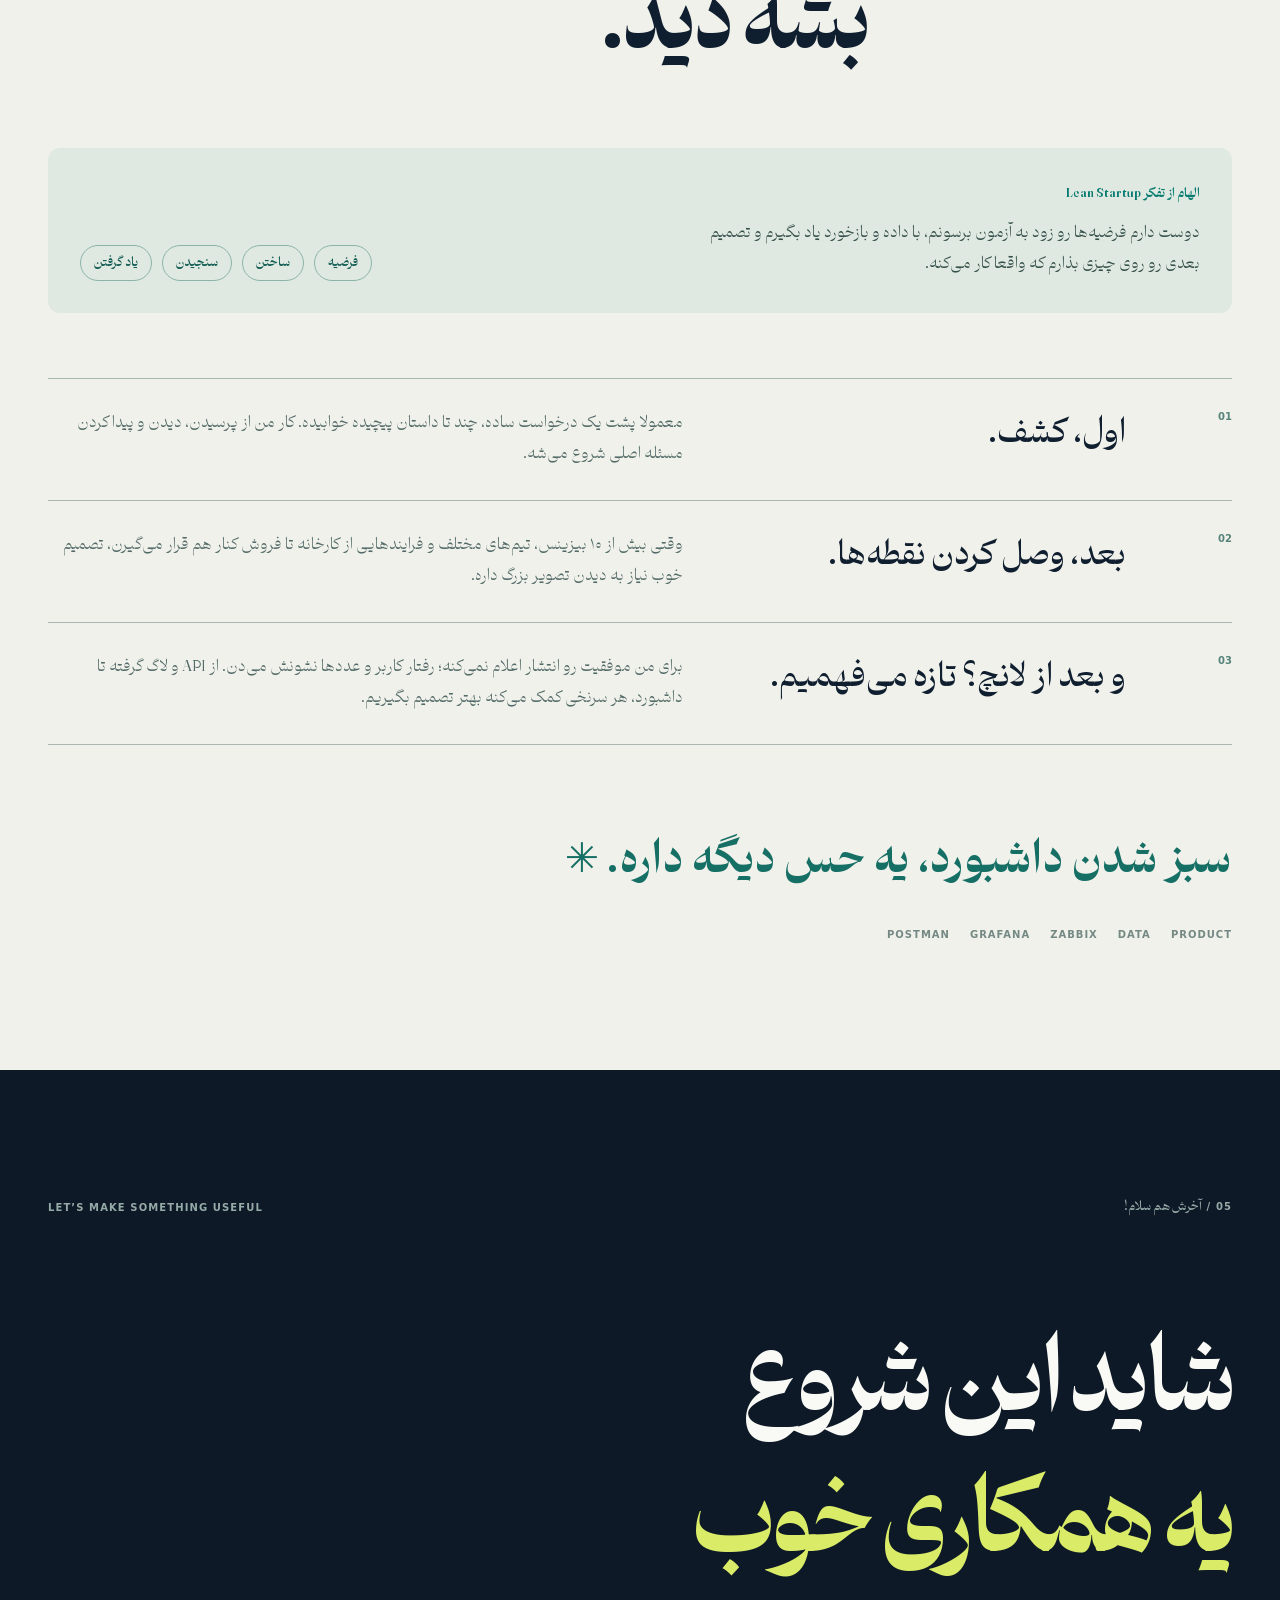
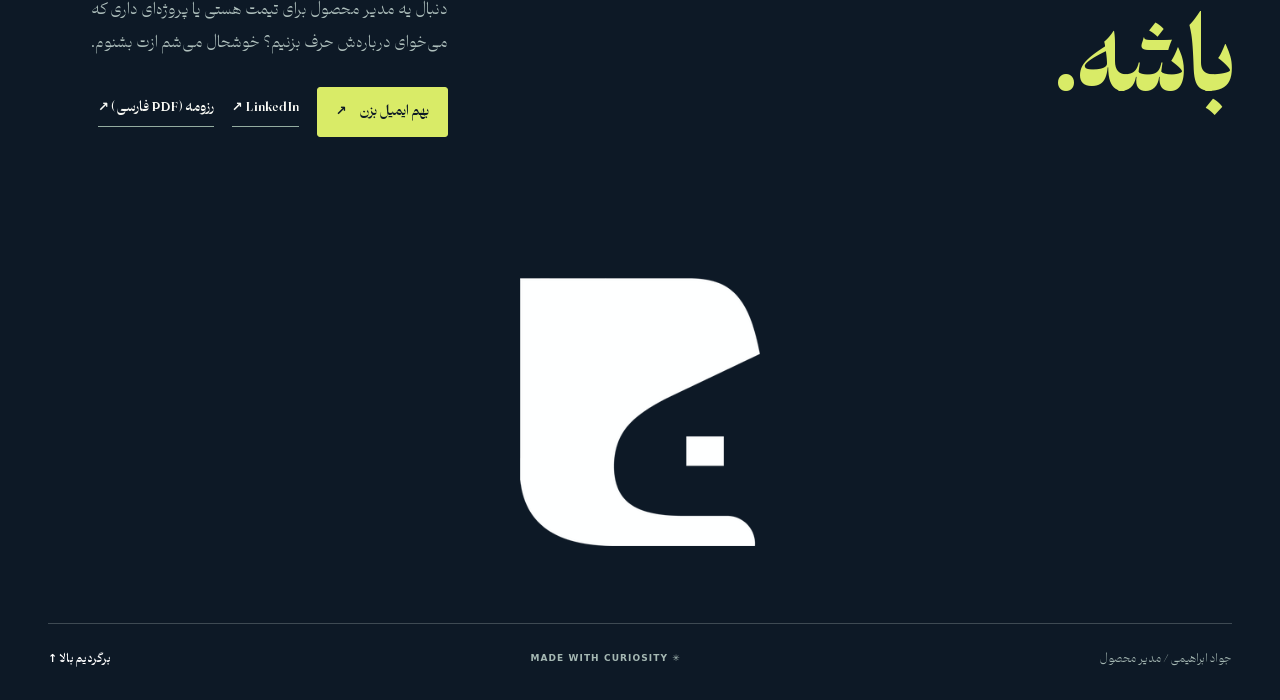
==== commit 332d4260: "Refine portfolio story and personal brand" ====
--- a/index.html
+++ b/index.html
@@ -43,7 +43,7 @@
 
   <section class="intro section shell" id="about" aria-labelledby="intro-title">
     <div class="section-top reveal"><span>01 / <span data-i18n="aboutLabel">آشنایی</span></span><span class="tiny-star" aria-hidden="true">✳</span></div>
-    <div class="intro-grid"><div class="reveal"><p class="eyebrow" data-i18n="introEyebrow">سلام، من جوادم.</p><h2 id="intro-title" data-i18n="introTitle">اگه چیزی درست کار نکنه، دلم می‌خواد بفهمم چرا.</h2></div><div class="intro-copy reveal"><p data-i18n="introBody1">از اون سؤال‌ها که جوابشون معمولا توی یک تیکت جا نمی‌شه. باید با آدم‌ها حرف زد، مسیر رو از نزدیک دید، داده‌ها رو زیر و رو کرد و گاهی تا لاگ‌ها پیش رفت تا خود مسئله پیداش بشه.</p><p data-i18n="introBody2">از مهندسی کامپیوتر دانشگاه تهران و تجربه بازاریابی به مدیریت محصول رسیدم؛ جایی که می‌شه هم به آدم‌ها نزدیک بود، هم رفت زیر پوست سیستم‌ها.</p><a class="text-link" href="#approach"><span data-i18n="introLink">بیشتر از طرز فکرم</span> <span>↗</span></a></div></div>
+    <div class="intro-grid"><div class="reveal"><p class="eyebrow" data-i18n="introEyebrow">سلام، من جوادم.</p><h2 id="intro-title" data-i18n="introTitle">اگه چیزی درست کار نکنه، دلم می‌خواد بفهمم چرا.</h2></div><div class="intro-copy reveal"><p data-i18n="introBody1">وقتی با یه مسئله روبه‌رو می‌شم، دوست دارم اول بفهمم واقعا از کجا میاد. با آدم‌ها حرف می‌زنم، فرایند رو از نزدیک بررسی می‌کنم و سراغ داده‌ها و لاگ‌ها می‌رم تا راه‌حل مناسب‌تری پیدا کنم.</p><p data-i18n="introBody2">از مهندسی کامپیوتر دانشگاه تهران و تجربه بازاریابی به مدیریت محصول رسیدم؛ جایی که می‌شه هم به آدم‌ها نزدیک بود، هم رفت زیر پوست سیستم‌ها.</p><a class="text-link" href="#approach"><span data-i18n="introLink">بیشتر از طرز فکرم</span> <span>↗</span></a></div></div>
     <div class="scale-line reveal"><div><strong dir="ltr"><b data-count="1" data-precision="1" data-suffix="M+">1M+</b></strong><span data-i18n="scaleUsers">کاربر در سبد محصولات B2C</span></div><div><strong dir="ltr"><b data-count="50" data-suffix="K+">50K+</b></strong><span data-i18n="scaleRequests">درخواست روزانه در محصولات</span></div><div><strong dir="ltr"><b data-count="10" data-suffix="+">10+</b></strong><span data-i18n="scaleClients">بیزینس با اولویت‌های متفاوت</span></div></div>
     <div class="intro-foot reveal"><span data-i18n="introFoot">دنبال جوابم؛ نه فقط دنبال تسک بعدی.</span><span dir="ltr">KEEP ASKING WHY ↘</span></div>
   </section>
@@ -81,14 +81,14 @@
       <div class="stats insurance-stats" role="group" aria-label="دستاوردهای محصول بیمه" data-i18n-aria="insuranceStatsAria">
         <div><strong dir="ltr"><b data-count="150" data-suffix="+">150+</b></strong><span data-i18n="insuranceStatUsers">کاربر حقیقی و حقوقی بک‌آفیس</span></div>
         <div><strong dir="ltr"><b data-count="6000" data-suffix="+">6,000+</b></strong><span data-i18n="insuranceStatPolicies">بیمه‌نامه صادرشده در شش ماه</span></div>
-        <div><strong dir="ltr"><b data-count="60">60</b> <i>→</i> <b data-count="10">10</b></strong><span data-i18n="insuranceStatTime">دقیقه از ثبت تا صدور؛ میانگین قبلی یک ساعت</span></div>
+        <div><strong dir="ltr"><b data-count="60" data-suffix="′">60′</b> <i>→</i> <b data-count="10" data-suffix="′">10′</b></strong><span data-i18n="insuranceStatTime">دقیقه از ثبت تا صدور؛ میانگین قبلی یک ساعت</span></div>
       </div>
     </article>
 
     <article class="case reveal" id="apps-case">
       <a class="case-cover cover-apps" href="#apps-story" aria-label="مشاهده داستان اپلیکیشن‌های مشتریان" data-i18n-aria="appsCoverAria"><div class="cover-no">03 / 05</div><div class="cover-giant" aria-hidden="true">3 / 3</div><img class="phone-image" src="./assets/portfolio-v3/apps-masked.webp" alt="سه اپلیکیشن مشتریان با اطلاعات حساب پوشانده‌شده" data-i18n-alt="appsAlt" loading="lazy"><div class="cover-label" dir="ltr">MVM / FOWNIX / XTRIM</div><span class="pointer-bubble" aria-hidden="true">↗</span></a>
-      <div class="case-title"><div><span class="case-meta">03 / CUSTOMER APPS</span><h3 data-i18n="appsTitle">سه برند، هزاران تجربه روزمره</h3></div><span class="case-arrow" aria-hidden="true">↗</span></div>
-      <div class="case-story" id="apps-story"><p class="case-headline" data-i18n="appsHeadline">ارتباط مشتری با خودرو، بعد از خرید تازه شکل دیگه‌ای می‌گیره.</p><div class="case-copy"><p data-i18n="appsBody">اپلیکیشن‌های MVM، Fownix و XTRIM دروازه‌ای به خدمات مشتریان هستن. کار من در این مسیر، پیش بردن نیازهای B2C و کنار هم نگه داشتن تصویر بزرگ تجربه مشتری بود؛ در حالی که هر برند و هر تیم، نیازهای خودش رو داشت.</p><div class="inline-links" dir="ltr"><a href="https://app.mvmco.ir" target="_blank" rel="noopener noreferrer">MVM ↗</a><a href="https://app.fownix.com" target="_blank" rel="noopener noreferrer">FOWNIX ↗</a><a href="https://app.xtrimcars.com" target="_blank" rel="noopener noreferrer">XTRIM ↗</a></div></div></div>
+      <div class="case-title"><div><span class="case-meta">03 / CUSTOMER APPS</span><h3 data-i18n="appsTitle">از اپلیکیشن تا خودروی متصل</h3></div><span class="case-arrow" aria-hidden="true">↗</span></div>
+      <div class="case-story" id="apps-story"><p class="case-headline" data-i18n="appsHeadline">سه برند، تجربه امروز؛ قدم اول برای خودروی متصل.</p><div class="case-copy"><p data-i18n="appsBody">اپلیکیشن‌های MVM، Fownix و XTRIM راه دسترسی مشتری‌ها به خدمات هستن. من نیازهای B2C رو در کنار تیم‌های مختلف پیش می‌بردم و حواسم به تجربه مشتری در هر سه برند بود.</p><p data-i18n="appsIov">در کنار اون، شروع پروژه اینترنت خودرو (IoV) رو دنبال کردم؛ با تامین‌کننده‌های چینی به انگلیسی در ارتباط بودم و در بخشی از هماهنگی‌ها از سمت کارفرما نقش داشتم.</p><div class="inline-links" dir="ltr"><a href="https://app.mvmco.ir" target="_blank" rel="noopener noreferrer">MVM ↗</a><a href="https://app.fownix.com" target="_blank" rel="noopener noreferrer">FOWNIX ↗</a><a href="https://app.xtrimcars.com" target="_blank" rel="noopener noreferrer">XTRIM ↗</a></div></div></div>
       <div class="stats one-stat"><div><strong dir="ltr"><b data-count="200" data-suffix="K+">200K+</b></strong><span data-i18n="appsStat">کاربر فعال در مجموع سه اپلیکیشن</span></div></div>
     </article>
 
@@ -98,7 +98,7 @@
 
   <section class="approach section" id="approach" aria-labelledby="approach-title"><div class="shell"><div class="section-top reveal"><span>04 / <span data-i18n="approachLabel">طرز کار من</span></span><span dir="ltr">THE WAY I THINK</span></div><div class="approach-heading reveal"><span class="approach-star">✳</span><h2 id="approach-title" data-i18n="approachTitle">از سؤال خوب تا نتیجه‌ای که بشه دید.</h2></div><div class="lean-framework reveal"><div><span class="lean-label" data-i18n="leanLabel">الهام از تفکر Lean Startup</span><p data-i18n="leanBody">دوست دارم فرضیه‌ها رو زود به آزمون برسونم، با داده و بازخورد یاد بگیرم و تصمیم بعدی رو روی چیزی بذارم که واقعا کار می‌کنه.</p></div><ol class="lean-steps"><li data-i18n="leanHypothesis">فرضیه</li><li data-i18n="leanBuild">ساختن</li><li data-i18n="leanMeasure">سنجیدن</li><li data-i18n="leanLearn">یاد گرفتن</li></ol></div><div class="approach-list"><div class="approach-row reveal"><span>01</span><h3 data-i18n="approach1Title">اول، کشف.</h3><p data-i18n="approach1Body">معمولا پشت یک درخواست ساده، چند تا داستان پیچیده خوابیده. کار من از پرسیدن، دیدن و پیدا کردن مسئله اصلی شروع می‌شه.</p></div><div class="approach-row reveal"><span>02</span><h3 data-i18n="approach2Title">بعد، وصل کردن نقطه‌ها.</h3><p data-i18n="approach2Body">وقتی بیش از ۱۰ بیزینس، تیم‌های مختلف و فرایندهایی از کارخانه تا فروش کنار هم قرار می‌گیرن، تصمیم خوب نیاز به دیدن تصویر بزرگ داره.</p></div><div class="approach-row reveal"><span>03</span><h3 data-i18n="approach3Title">و بعد از لانچ؟ تازه می‌فهمیم.</h3><p data-i18n="approach3Body">برای من موفقیت رو انتشار اعلام نمی‌کنه؛ رفتار کاربر و عددها نشونش می‌دن. از API و لاگ گرفته تا داشبورد، هر سرنخی کمک می‌کنه بهتر تصمیم بگیریم.</p></div></div><p class="approach-punch reveal" data-i18n="punch">سبز شدن داشبورد، یه حس دیگه داره. <span>✳</span></p><div class="tool-line reveal"><span>POSTMAN</span><span>GRAFANA</span><span>ZABBIX</span><span>DATA</span><span>PRODUCT</span></div></div></section>
 
-  <section class="contact section shell" id="contact" aria-labelledby="contact-title"><div class="section-top reveal"><span>05 / <span data-i18n="contactLabel">آخرش هم سلام!</span></span><span dir="ltr">LET’S MAKE SOMETHING USEFUL</span></div><div class="contact-grid reveal"><h2 id="contact-title"><span data-i18n="contactTitle1">یه مسئله جالب</span><br><em data-i18n="contactTitle2">توی ذهنته؟</em></h2><div><p data-i18n="contactBody">اگه فکر می‌کنی می‌تونیم کنار هم محصول بهتری بسازیم، یا حتی فقط می‌خوای درباره یه ایده گپ بزنیم، من هستم.</p><div class="contact-links"><a href="mailto:javad138212@gmail.com"><span data-i18n="contactMail">بهم ایمیل بزن</span> ↗</a><a href="https://www.linkedin.com/in/javad-ebrahimi-b08b9a247" target="_blank" rel="noopener noreferrer">LinkedIn ↗</a><a href="./assets/portfolio-v3/javad-cv-fa.pdf" target="_blank" rel="noopener noreferrer"><span data-i18n="cvFull">رزومه (PDF فارسی)</span> ↗</a></div></div></div><div class="footer-word" aria-hidden="true" dir="ltr">javad<span>.</span></div><div class="footer-bottom"><span data-i18n="footerName">جواد ابراهیمی / مدیر محصول</span><span dir="ltr">MADE WITH CURIOSITY ✳</span><a href="#top"><span data-i18n="backTop">برگردیم بالا</span> ↑</a></div></section>
+  <section class="contact section shell" id="contact" aria-labelledby="contact-title"><div class="section-top reveal"><span>05 / <span data-i18n="contactLabel">آخرش هم سلام!</span></span><span dir="ltr">LET’S MAKE SOMETHING USEFUL</span></div><div class="contact-grid reveal"><h2 id="contact-title"><span data-i18n="contactTitle1">شاید این شروع</span><br><em data-i18n="contactTitle2">یه همکاری خوب باشه.</em></h2><div><p data-i18n="contactBody">دنبال یه مدیر محصول برای تیمت هستی یا پروژه‌ای داری که می‌خوای درباره‌ش حرف بزنیم؟ خوشحال می‌شم ازت بشنوم.</p><div class="contact-links"><a href="mailto:javad138212@gmail.com"><span data-i18n="contactMail">بهم ایمیل بزن</span> ↗</a><a href="https://www.linkedin.com/in/javad-ebrahimi-b08b9a247" target="_blank" rel="noopener noreferrer">LinkedIn ↗</a><a href="./assets/portfolio-v3/javad-cv-fa.pdf" target="_blank" rel="noopener noreferrer"><span data-i18n="cvFull">رزومه (PDF فارسی)</span> ↗</a></div></div></div><div class="footer-brand" aria-hidden="true"><img src="./assets/images/brand-light.png" alt="" width="286" height="320" loading="lazy"></div><div class="footer-bottom"><span data-i18n="footerName">جواد ابراهیمی / مدیر محصول</span><span dir="ltr">MADE WITH CURIOSITY ✳</span><a href="#top"><span data-i18n="backTop">برگردیم بالا</span> ↑</a></div></section>
 </main>
 </body>
 </html>
--- a/styles.css
+++ b/styles.css
@@ -12,11 +12,11 @@
 .work{padding-top:0}.work-heading{display:grid;grid-template-columns:1.4fr .6fr;gap:8%;align-items:end;margin:65px 0 80px}.work-heading h2{font-family:var(--display);font-weight:850;font-size:clamp(46px,6vw,95px);line-height:1.5;letter-spacing:-.05em}.work-heading h2 em{font-style:normal;color:var(--teal)}.work-heading>p{font-size:14px;line-height:2.1;color:#a8bbb8;max-width:340px}.case{margin-bottom:clamp(90px,11vw,160px)}.case-cover{position:relative;display:flex;align-items:center;justify-content:center;aspect-ratio:1.72;border-radius:22px;overflow:hidden;isolation:isolate;background:#36565b;cursor:pointer}.case-cover::before{content:'';position:absolute;inset:0;background:radial-gradient(circle at 50% 40%,#ffffff30,transparent 60%);opacity:.5;transition:opacity .6s}.case-cover:hover::before{opacity:1}.cover-click{background:#b9c9c4}.cover-insurance{background:#a7d9cf}.cover-apps{background:#314e52}.cover-sahand{background:#ead9b1}.cover-kourosh{background:#9db9ba}.cover-no,.cover-label{position:absolute;z-index:5;color:#0f2b31;font:700 10px/1.4 system-ui;letter-spacing:.12em}.cover-no{top:26px;inset-inline-start:28px}.cover-label{bottom:26px;inset-inline-start:28px}.cover-apps .cover-no,.cover-apps .cover-label{color:#edf5ed}.browser-window{width:79%;position:relative;z-index:2;background:#fff;border-radius:9px;overflow:hidden;box-shadow:0 30px 65px #0a1c292e;transform:translateY(2%);transition:transform .75s cubic-bezier(.22,1,.36,1),box-shadow .75s}.case-cover:hover .browser-window{transform:translateY(0) scale(1.025);box-shadow:0 38px 75px #0a1c294d}.browser-bar{height:30px;display:flex;align-items:center;justify-content:space-between;gap:12px;padding:0 10px;background:#f6f7f5;color:#6d7a7c;font:600 8px/1 system-ui;letter-spacing:.03em}.dots{display:inline-flex;gap:3px}.dots i{display:block;width:4px;height:4px;border-radius:50%;background:#a8b2b0}.browser-window img{width:100%;height:auto;object-fit:contain}.floating-window{position:absolute;z-index:3;width:31%;bottom:11%;inset-inline-end:6%;background:#fff;box-shadow:0 20px 45px #12312c42;border-radius:8px;overflow:hidden;transition:transform .8s cubic-bezier(.22,1,.36,1)}.floating-window img{width:100%;height:auto}.case-cover:hover .floating-window{transform:translateY(-9px) rotate(-2deg)}.cover-insurance .browser-window{margin-inline-end:8%}.cover-giant{position:absolute;z-index:0;color:#e6eee8;opacity:.12;font:400 clamp(100px,22vw,320px)/1 DMSerif,Georgia,serif;white-space:nowrap;letter-spacing:-.1em}.phone-image{height:88%;width:auto;max-width:76%;object-fit:contain;position:relative;z-index:2;filter:drop-shadow(0 22px 18px #061a1f6e);transition:transform .75s cubic-bezier(.22,1,.36,1)}.case-cover:hover .phone-image{transform:translateY(-9px) scale(1.025)}.pointer-bubble{position:absolute;z-index:9;left:var(--x,50%);top:var(--y,50%);display:grid;place-items:center;width:74px;height:74px;border-radius:50%;background:#102a31;color:#fff;font:30px/1 system-ui;opacity:0;transform:translate(-50%,-50%) scale(.55);transition:opacity .2s,transform .3s;pointer-events:none}.case-cover.is-pointer .pointer-bubble{opacity:1;transform:translate(-50%,-50%) scale(1)}.case-title{display:flex;justify-content:space-between;align-items:center;gap:20px;padding-top:28px}.case-meta{font:700 10px/1.4 system-ui;letter-spacing:.13em;color:#90a7a5}.case-title h3{font-family:var(--display);font-size:clamp(30px,4.2vw,60px);font-weight:850;line-height:1.6;letter-spacing:-.035em}.case-arrow{display:grid;place-items:center;width:52px;height:52px;border:1px solid #718883;border-radius:50%;font:22px/1 system-ui;transition:background .3s,color .3s,transform .3s}.case:hover .case-arrow{transform:rotate(45deg);background:var(--lime);color:var(--night)}.case-story{display:grid;grid-template-columns:1fr 1fr;gap:12%;padding-top:25px}.case-headline{font-size:clamp(19px,2.1vw,30px);font-weight:800;line-height:1.8}.case-copy p,.small-story p{font-size:15px;line-height:2.15;color:#adbfbb;margin-bottom:16px}.stats{display:grid;grid-template-columns:repeat(3,1fr);gap:24px;margin-top:42px;padding-top:25px;border-top:1px solid var(--line)}.stats strong{display:block;text-align:start;white-space:nowrap;font:400 clamp(30px,3.4vw,52px)/1.15 DMSerif,Georgia,serif;letter-spacing:-.055em}.stats strong i{font-style:normal;color:var(--teal)}.stats span{display:block;font-size:12px;line-height:1.9;color:#a9bbb8;margin-top:12px}.one-stat{grid-template-columns:1fr}.case-sequence{display:grid;grid-template-columns:repeat(3,1fr);gap:22px;margin-top:40px}.case-sequence>div{border-top:1px solid var(--line);padding-top:17px}.case-sequence span{font:700 10px/1 system-ui;color:var(--teal)}.case-sequence b{display:block;font-size:15px;line-height:1.8;margin-top:12px}.inline-links{display:flex;justify-content:flex-end;gap:20px;flex-wrap:wrap;margin-top:20px}.inline-links a{font:700 11px/1.5 system-ui;letter-spacing:.08em;color:var(--lime);border-bottom:1px solid #879b82;padding-bottom:7px}html[lang=en] .inline-links{justify-content:flex-start}
 .paired-cases{display:grid;grid-template-columns:1fr 1fr;gap:30px}.paired-cases .case{margin-bottom:0}.paired-cases .case-cover{aspect-ratio:1.3}.paired-cases .case-cover .browser-window{width:86%}.paired-cases .cover-label,.paired-cases .cover-no{font-size:9px}.paired-cases .case-title h3{font-size:clamp(26px,3vw,42px)}.small-story{margin-top:18px;max-width:550px}.cover-sahand .browser-window img{object-fit:contain}.cover-kourosh .kourosh-first,.cover-kourosh .kourosh-second{position:absolute;z-index:2;width:72%;height:auto;filter:drop-shadow(0 20px 18px #142c3440);transition:transform .7s cubic-bezier(.22,1,.36,1)}.kourosh-first{top:8%;inset-inline-start:3%}.kourosh-second{bottom:7%;inset-inline-end:1%}.cover-kourosh:hover .kourosh-first{transform:translate(-4px,-8px)}.cover-kourosh:hover .kourosh-second{transform:translate(4px,8px)}
 .approach{background:var(--paper);color:var(--ink)}.approach .section-top{color:#627772}.approach-heading{display:grid;grid-template-columns:.3fr 1fr;gap:10%;align-items:start;margin:90px 0}.approach-star{color:var(--teal);font:clamp(75px,11vw,165px)/.7 system-ui}.approach-heading h2{font-family:var(--display);font-size:clamp(46px,6.6vw,100px);font-weight:850;line-height:1.55;letter-spacing:-.05em;max-width:1000px}.approach-list{border-top:1px solid #a9b8b2}.approach-row{display:grid;grid-template-columns:.12fr .65fr 1fr;gap:30px;align-items:start;padding:29px 0;border-bottom:1px solid #a9b8b2}.approach-row>span{font:700 10px/1.7 system-ui;color:#56847b}.approach-row h3{font-size:clamp(22px,2.4vw,34px);line-height:1.7}.approach-row p{font-size:15px;line-height:2.1;color:#536b68}.approach-punch{margin-top:80px;font-size:clamp(23px,3.2vw,46px);font-weight:850;line-height:1.8;color:#166f65}.tool-line{display:flex;gap:20px;flex-wrap:wrap;margin-top:30px;color:#748984;font:700 10px/1.4 system-ui;letter-spacing:.1em;direction:ltr;justify-content:flex-end}html[lang=en] .tool-line{justify-content:flex-start}
-.contact{overflow:hidden;padding-bottom:32px}.contact-grid{display:grid;grid-template-columns:1.25fr .75fr;gap:10%;align-items:end;margin-top:100px}.contact h2{font-family:var(--display);font-size:clamp(52px,7.3vw,108px);font-weight:850;line-height:1.5;letter-spacing:-.06em}.contact h2 em{font-style:normal;color:var(--lime)}.contact-grid p{font-size:15px;line-height:2.2;color:#afc0bd}.contact-links{display:flex;flex-wrap:wrap;gap:18px;margin-top:27px}.contact-links a{font-size:13px;font-weight:750;border-bottom:1px solid #93aca0;padding-bottom:8px;transition:color .2s}.contact-links a:hover{color:var(--lime)}.footer-word{margin-top:150px;font:800 clamp(130px,27vw,400px)/.68 system-ui;letter-spacing:-.1em;color:#e8eee9}.footer-word span{color:var(--teal)}.footer-bottom{border-top:1px solid var(--line);padding-top:26px;margin-top:50px;display:flex;justify-content:space-between;gap:20px;align-items:center;font-size:11px;color:#a5b8b3}.footer-bottom span:nth-child(2){font:700 9px/1 system-ui;letter-spacing:.12em}.footer-bottom a{font-weight:800;color:white}
+.contact{overflow:hidden;padding-bottom:32px}.contact-grid{display:grid;grid-template-columns:1.25fr .75fr;gap:10%;align-items:end;margin-top:100px}.contact h2{font-family:var(--display);font-size:clamp(52px,7.3vw,108px);font-weight:850;line-height:1.5;letter-spacing:-.06em}.contact h2 em{font-style:normal;color:var(--lime)}.contact-grid p{font-size:15px;line-height:2.2;color:#afc0bd}.contact-links{display:flex;flex-wrap:wrap;gap:18px;margin-top:27px}.contact-links a{font-size:13px;font-weight:750;border-bottom:1px solid #93aca0;padding-bottom:8px;transition:color .2s}.contact-links a:hover{color:var(--lime)}.footer-bottom{border-top:1px solid var(--line);padding-top:26px;margin-top:50px;display:flex;justify-content:space-between;gap:20px;align-items:center;font-size:11px;color:#a5b8b3}.footer-bottom span:nth-child(2){font:700 9px/1 system-ui;letter-spacing:.12em}.footer-bottom a{font-weight:800;color:white}
 html[lang=en] .intro-grid h2,html[lang=en] .work-heading h2,html[lang=en] .approach-heading h2,html[lang=en] .contact h2,html[lang=en] .case-title h3{font-weight:400;line-height:1.08;letter-spacing:-.035em}html[lang=en] .work-heading h2 em,html[lang=en] .contact h2 em{font-style:italic}html[lang=en] .case-headline{line-height:1.4}html[lang=en] .intro-copy p,html[lang=en] .case-copy p,html[lang=en] .small-story p,html[lang=en] .approach-row p,html[lang=en] .contact-grid p{line-height:1.8}
 @media(prefers-reduced-motion:no-preference){.js.motion-ready .reveal{opacity:0;transform:translateY(27px);transition:opacity .75s ease,transform .75s cubic-bezier(.22,1,.36,1)}.js.motion-ready .reveal.is-visible{opacity:1;transform:none}.js .hero-content{transition:transform 1.1s cubic-bezier(.22,1,.36,1),opacity 1.1s}.js.is-loading .hero-content{transform:translateY(24px);opacity:0}}
 @media(max-width:950px){.intro-grid{gap:7%}.case-story{gap:7%}.work-heading{gap:5%}.approach-heading{gap:5%}}
-@media(max-width:760px){:root{scroll-padding-top:78px}.shell{width:calc(100% - 40px)}.section{padding-block:85px}.site-header{padding:18px 20px}.mark img{width:30px;height:30px}.mark span{display:none}.header-right{gap:11px}.header-cv{font-size:11px}.lang-switch{width:35px;height:35px}.menu-button{width:40px;height:40px}.site-menu{top:10px;inset-inline-end:10px}.loader-top{top:22px}.loader-top span:last-child{display:none}.loader-bottom{bottom:26px}.loader-bottom>span:first-child{font-size:12px}.loader-main{font-size:32vw}.intro-grid,.work-heading,.case-story,.approach-heading,.contact-grid{grid-template-columns:1fr;gap:25px}.intro-grid{margin-top:50px}.intro-grid h2{font-size:38px}.intro-copy p{font-size:14px}.intro-foot{margin-top:60px}.intro-foot span:last-child{display:none}.work{padding-top:0}.work-heading{margin:45px 0 45px}.work-heading h2{font-size:clamp(39px,9vw,64px)}.work-heading>p{max-width:100%}.case{margin-bottom:85px}.case-cover{aspect-ratio:1.22;border-radius:15px}.browser-window{width:88%}.browser-bar{height:22px;font-size:7px}.cover-no{top:15px;inset-inline-start:16px;font-size:8px}.cover-label{bottom:15px;inset-inline-start:16px;font-size:8px}.floating-window{width:38%;bottom:10%;inset-inline-end:3%}.floating-window .browser-bar{height:19px}.cover-insurance .browser-window{margin-inline-end:4%}.phone-image{max-width:90%;height:auto;max-height:82%}.pointer-bubble{display:none}.case-title{padding-top:20px}.case-title h3{font-size:clamp(27px,7vw,40px)}.case-arrow{width:42px;height:42px;font-size:18px;flex:none}.case-story{padding-top:16px;gap:13px}.case-headline{font-size:20px}.case-copy p,.small-story p{font-size:14px}.stats{grid-template-columns:1fr;gap:20px;margin-top:25px}.stats>div{padding-bottom:16px;border-bottom:1px solid var(--line)}.stats>div:last-child{border:0;padding:0}.stats strong{font-size:36px}.case-sequence{grid-template-columns:1fr;gap:17px;margin-top:30px}.case-sequence b{margin-top:8px}.paired-cases{grid-template-columns:1fr;gap:70px}.paired-cases .case-cover{aspect-ratio:1.24}.paired-cases .case-title h3{font-size:30px}.approach-heading{margin:60px 0 45px}.approach-star{font-size:75px}.approach-heading h2{font-size:clamp(40px,9vw,65px)}.approach-row{grid-template-columns:28px 1fr;gap:9px 15px;padding-block:23px}.approach-row p{grid-column:2;font-size:14px}.approach-row h3{font-size:23px}.approach-punch{margin-top:50px;font-size:23px}.tool-line{gap:12px;font-size:9px}.contact-grid{margin-top:65px}.contact h2{font-size:clamp(46px,10vw,70px)}.contact-grid p{font-size:14px}.footer-word{margin-top:100px;font-size:28vw}.footer-bottom{margin-top:38px;flex-wrap:wrap;font-size:10px}.footer-bottom span:nth-child(2){display:none}.no-js .site-menu{position:static;overflow:auto}.no-js .site-menu a{white-space:nowrap}.no-js .header-right{display:none}}
+@media(max-width:760px){:root{scroll-padding-top:78px}.shell{width:calc(100% - 40px)}.section{padding-block:85px}.site-header{padding:18px 20px}.mark img{width:30px;height:30px}.mark span{display:none}.header-right{gap:11px}.header-cv{font-size:11px}.lang-switch{width:35px;height:35px}.menu-button{width:40px;height:40px}.site-menu{top:10px;inset-inline-end:10px}.loader-top{top:22px}.loader-top span:last-child{display:none}.loader-bottom{bottom:26px}.loader-bottom>span:first-child{font-size:12px}.loader-main{font-size:32vw}.intro-grid,.work-heading,.case-story,.approach-heading,.contact-grid{grid-template-columns:1fr;gap:25px}.intro-grid{margin-top:50px}.intro-grid h2{font-size:38px}.intro-copy p{font-size:14px}.intro-foot{margin-top:60px}.intro-foot span:last-child{display:none}.work{padding-top:0}.work-heading{margin:45px 0 45px}.work-heading h2{font-size:clamp(39px,9vw,64px)}.work-heading>p{max-width:100%}.case{margin-bottom:85px}.case-cover{aspect-ratio:1.22;border-radius:15px}.browser-window{width:88%}.browser-bar{height:22px;font-size:7px}.cover-no{top:15px;inset-inline-start:16px;font-size:8px}.cover-label{bottom:15px;inset-inline-start:16px;font-size:8px}.floating-window{width:38%;bottom:10%;inset-inline-end:3%}.floating-window .browser-bar{height:19px}.cover-insurance .browser-window{margin-inline-end:4%}.phone-image{max-width:90%;height:auto;max-height:82%}.pointer-bubble{display:none}.case-title{padding-top:20px}.case-title h3{font-size:clamp(27px,7vw,40px)}.case-arrow{width:42px;height:42px;font-size:18px;flex:none}.case-story{padding-top:16px;gap:13px}.case-headline{font-size:20px}.case-copy p,.small-story p{font-size:14px}.stats{grid-template-columns:1fr;gap:20px;margin-top:25px}.stats>div{padding-bottom:16px;border-bottom:1px solid var(--line)}.stats>div:last-child{border:0;padding:0}.stats strong{font-size:36px}.case-sequence{grid-template-columns:1fr;gap:17px;margin-top:30px}.case-sequence b{margin-top:8px}.paired-cases{grid-template-columns:1fr;gap:70px}.paired-cases .case-cover{aspect-ratio:1.24}.paired-cases .case-title h3{font-size:30px}.approach-heading{margin:60px 0 45px}.approach-star{font-size:75px}.approach-heading h2{font-size:clamp(40px,9vw,65px)}.approach-row{grid-template-columns:28px 1fr;gap:9px 15px;padding-block:23px}.approach-row p{grid-column:2;font-size:14px}.approach-row h3{font-size:23px}.approach-punch{margin-top:50px;font-size:23px}.tool-line{gap:12px;font-size:9px}.contact-grid{margin-top:65px}.contact h2{font-size:clamp(46px,10vw,70px)}.contact-grid p{font-size:14px}.footer-bottom{margin-top:38px;flex-wrap:wrap;font-size:10px}.footer-bottom span:nth-child(2){display:none}.no-js .site-menu{position:static;overflow:auto}.no-js .site-menu a{white-space:nowrap}.no-js .header-right{display:none}}
 @media(max-width:380px){.shell{width:calc(100% - 32px)}.cover-label{font-size:7px}.case-meta{font-size:9px}.stats strong{font-size:32px}}
 @media(prefers-reduced-motion:reduce){:root{scroll-behavior:auto}*,*::before,*::after{animation-duration:.01ms!important;animation-iteration-count:1!important;transition-duration:.01ms!important}.js.motion-ready .reveal{opacity:1;transform:none}}
 
@@ -80,3 +80,8 @@
 .insurance-stats{margin-top:44px}
 .insurance-stats>div>span{max-width:320px;font-size:13px}
 @media(max-width:760px){.insurance-stats{margin-top:34px}.insurance-stats>div>span{font-size:13px}}
+
+/* A clear invitation to connect, finished with the original brand mark. */
+.contact-links{align-items:center;row-gap:16px}.contact-links a:first-child{display:inline-flex;align-items:center;gap:12px;min-height:50px;padding:12px 18px;border:1px solid var(--lime);border-radius:3px;background:var(--lime);color:var(--night);transition:background .25s,color .25s,transform .25s}.contact-links a:first-child:hover{background:transparent;color:var(--lime);transform:translateY(-2px)}
+.footer-brand{display:flex;justify-content:center;align-items:center;padding:clamp(85px,11vw,150px) 0 clamp(52px,6vw,80px);border-bottom:1px solid var(--line)}.footer-brand img{display:block;width:clamp(140px,19vw,240px);height:auto}.footer-bottom{margin-top:0;border-top:0}
+@media(max-width:760px){.footer-brand{padding:85px 0 52px}.footer-brand img{width:155px}.contact-links{gap:14px 18px}}
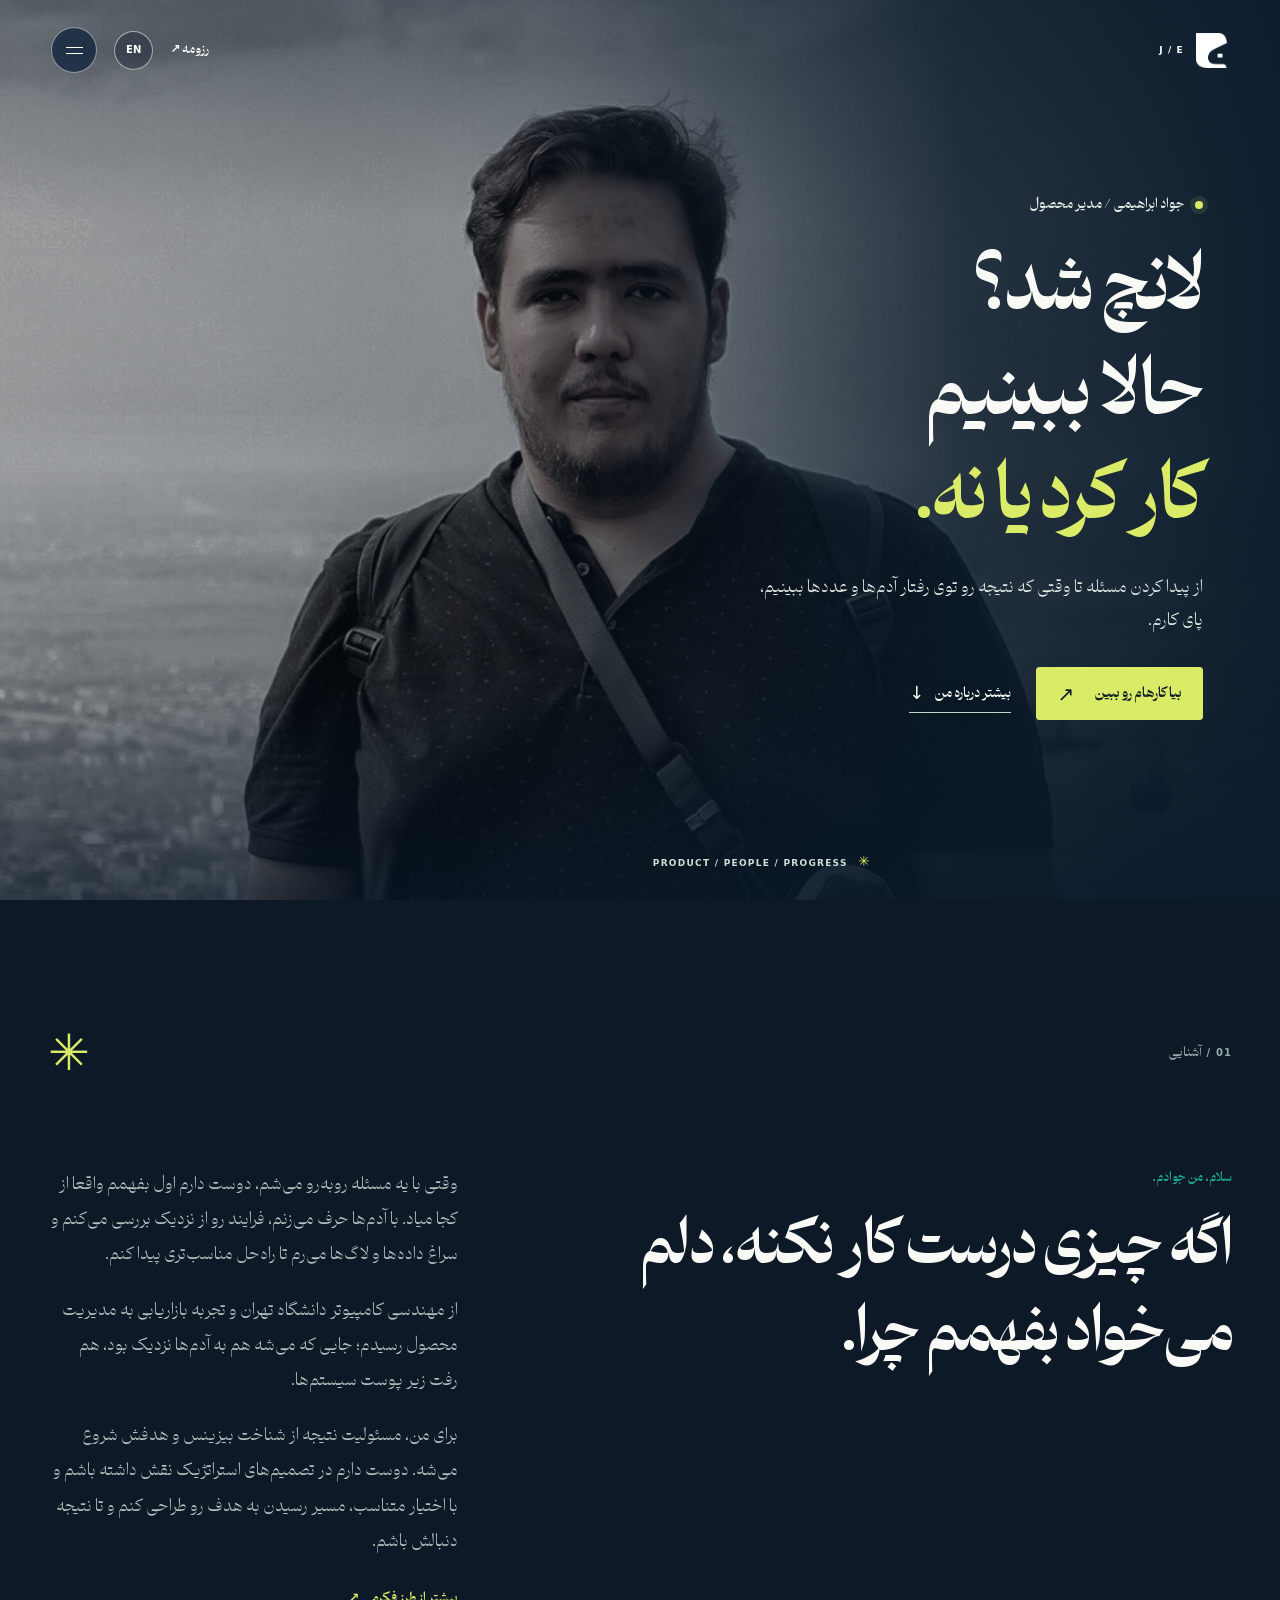
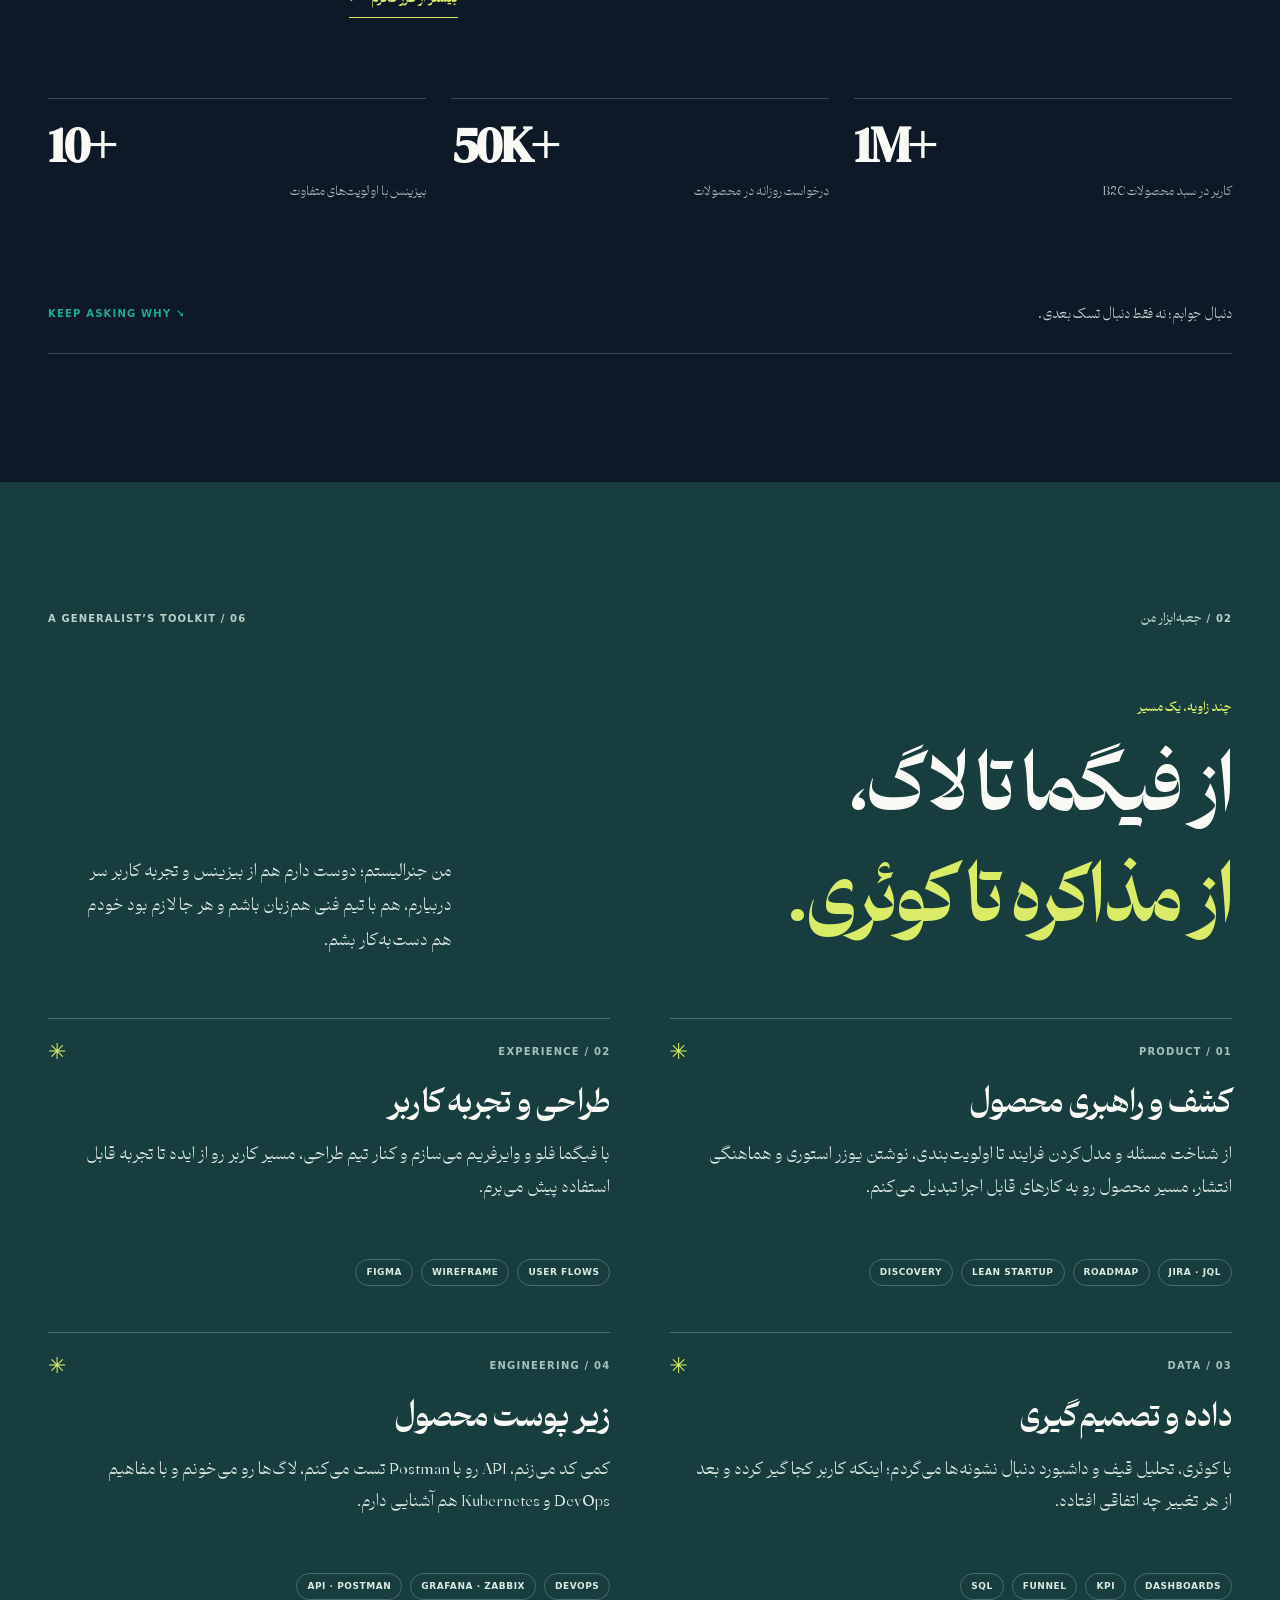
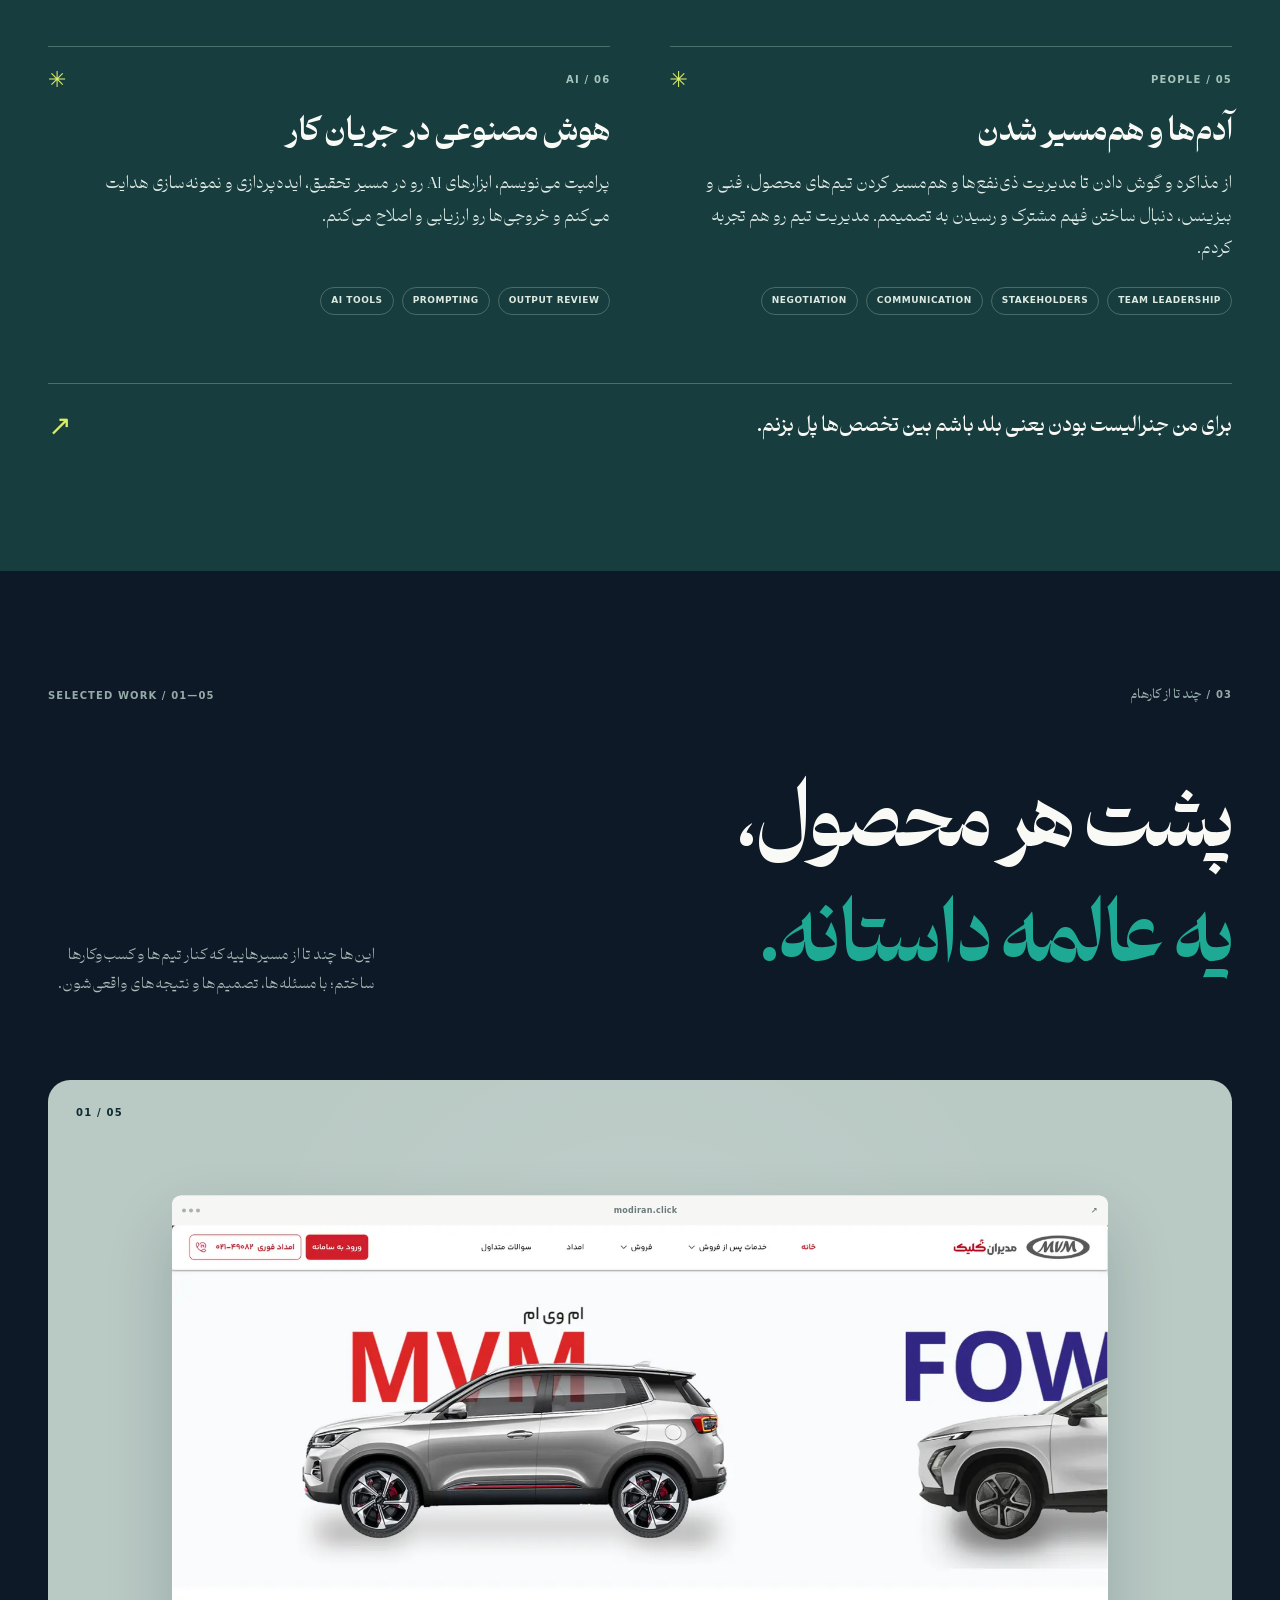
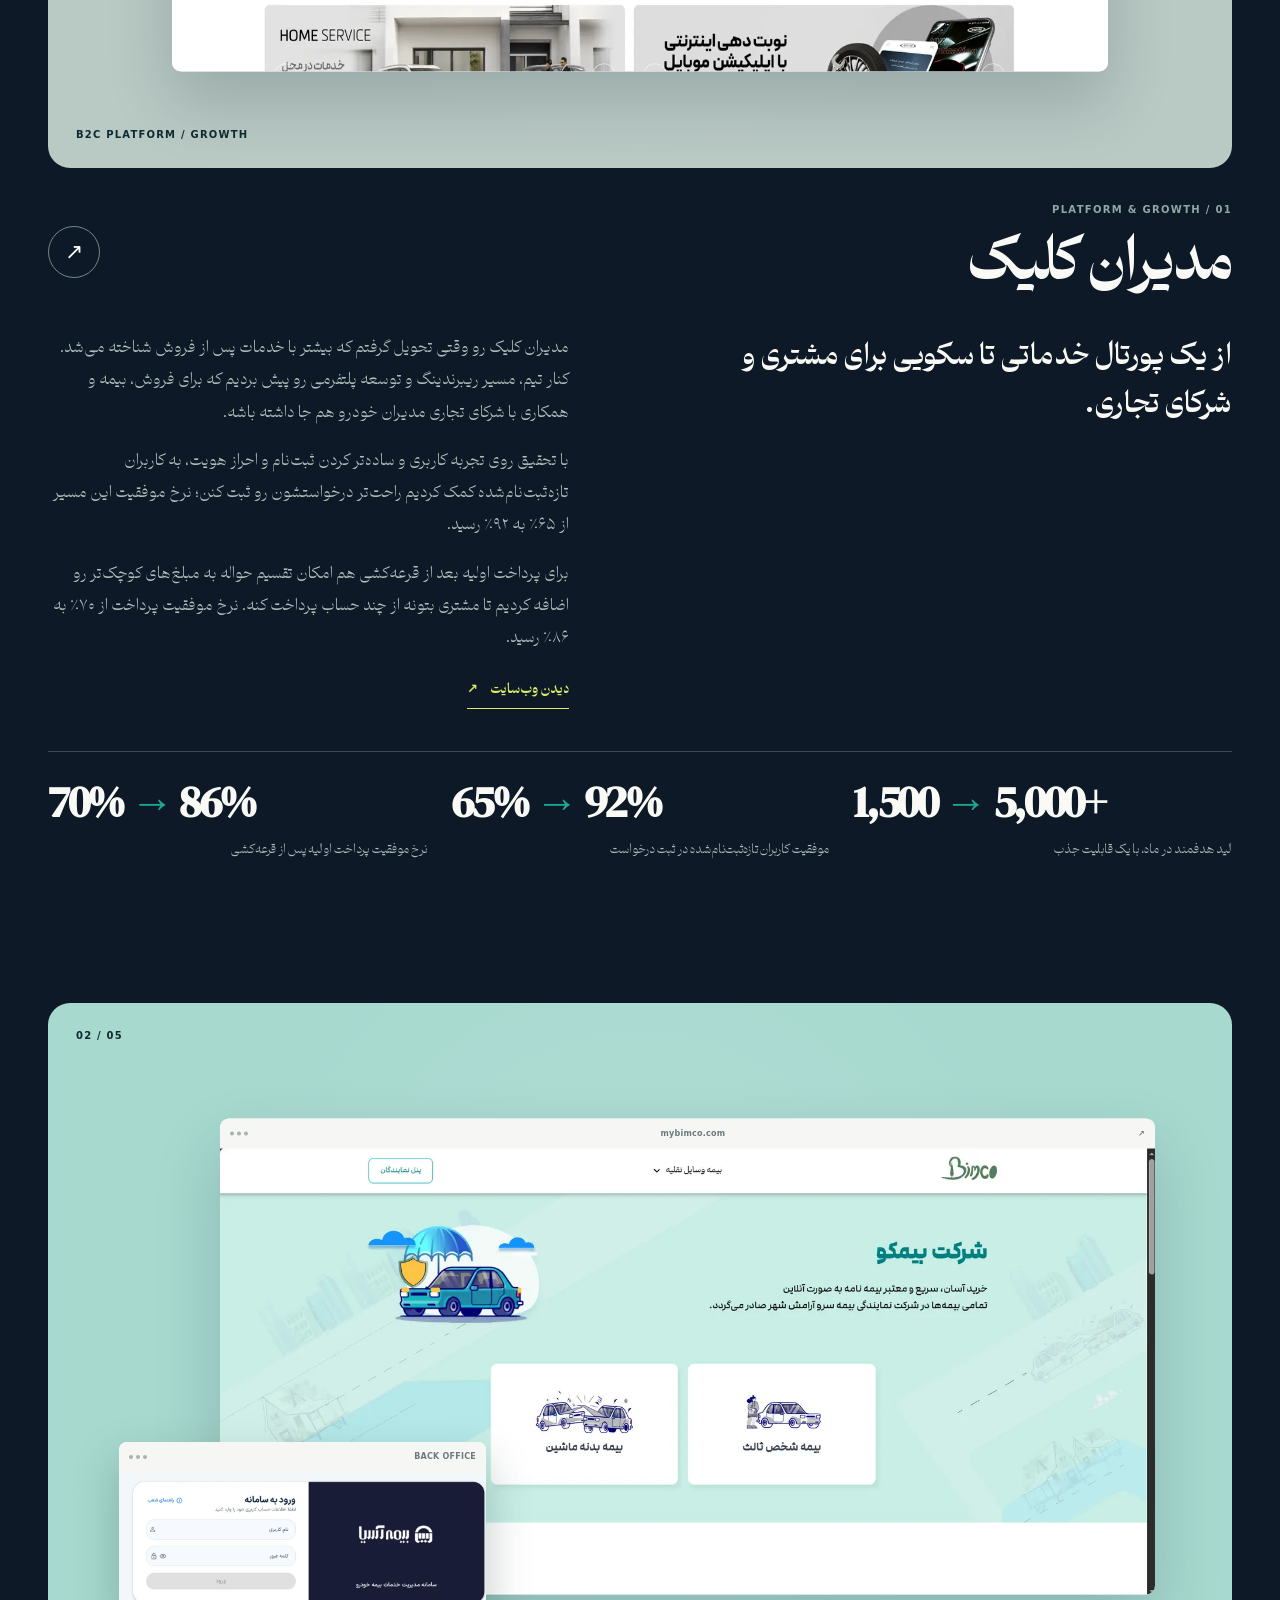
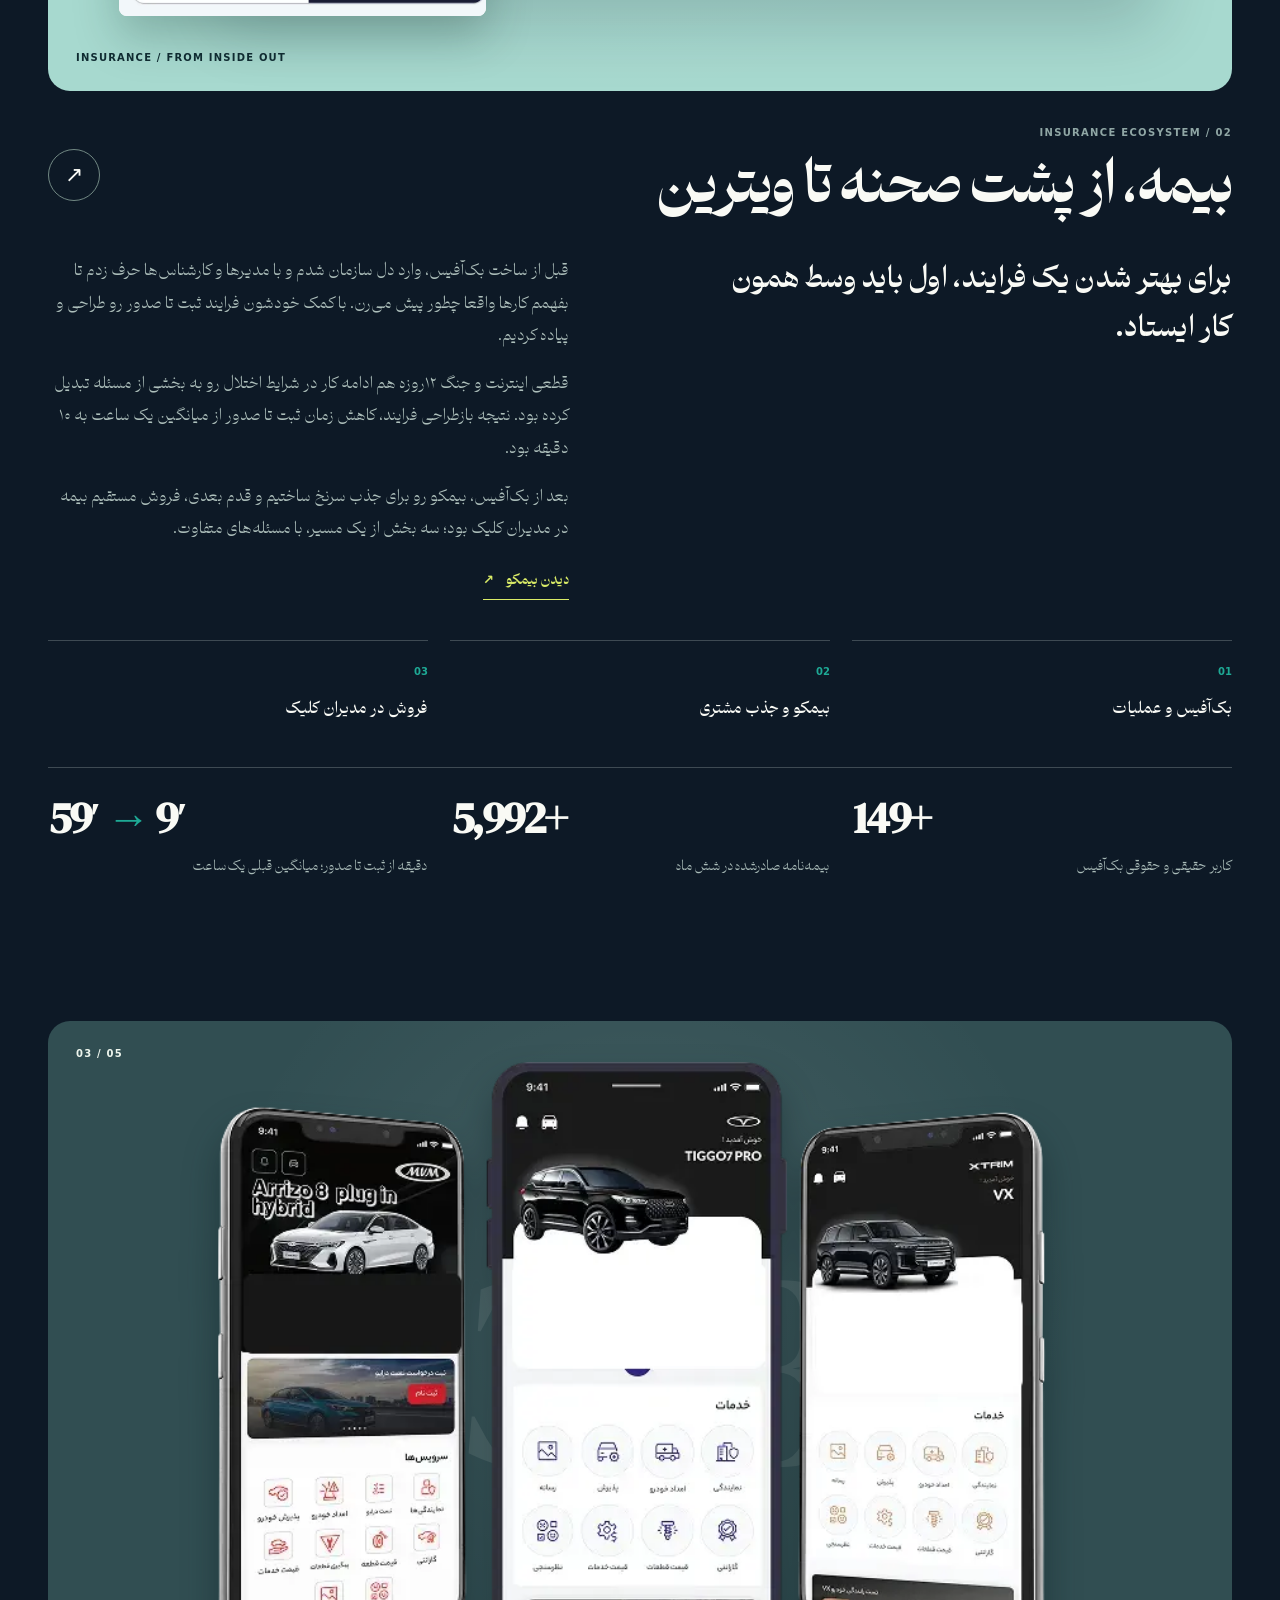
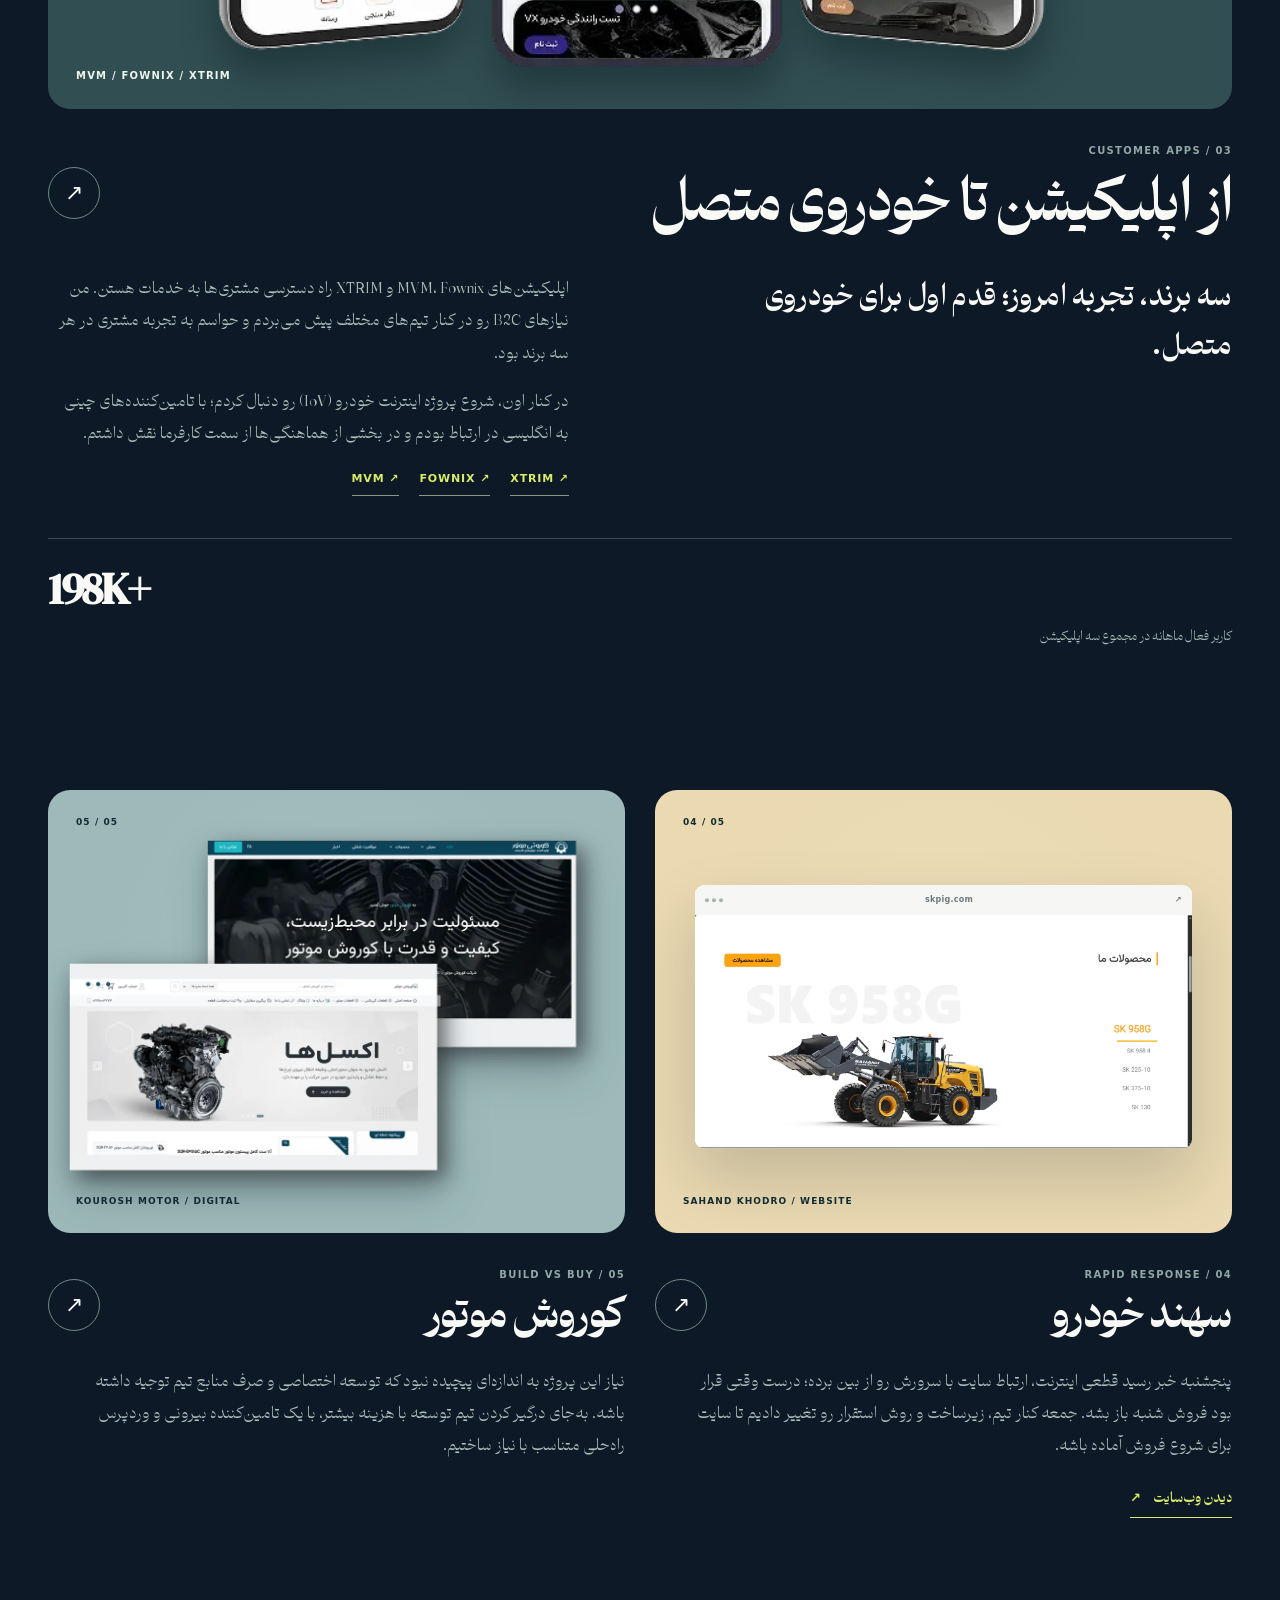
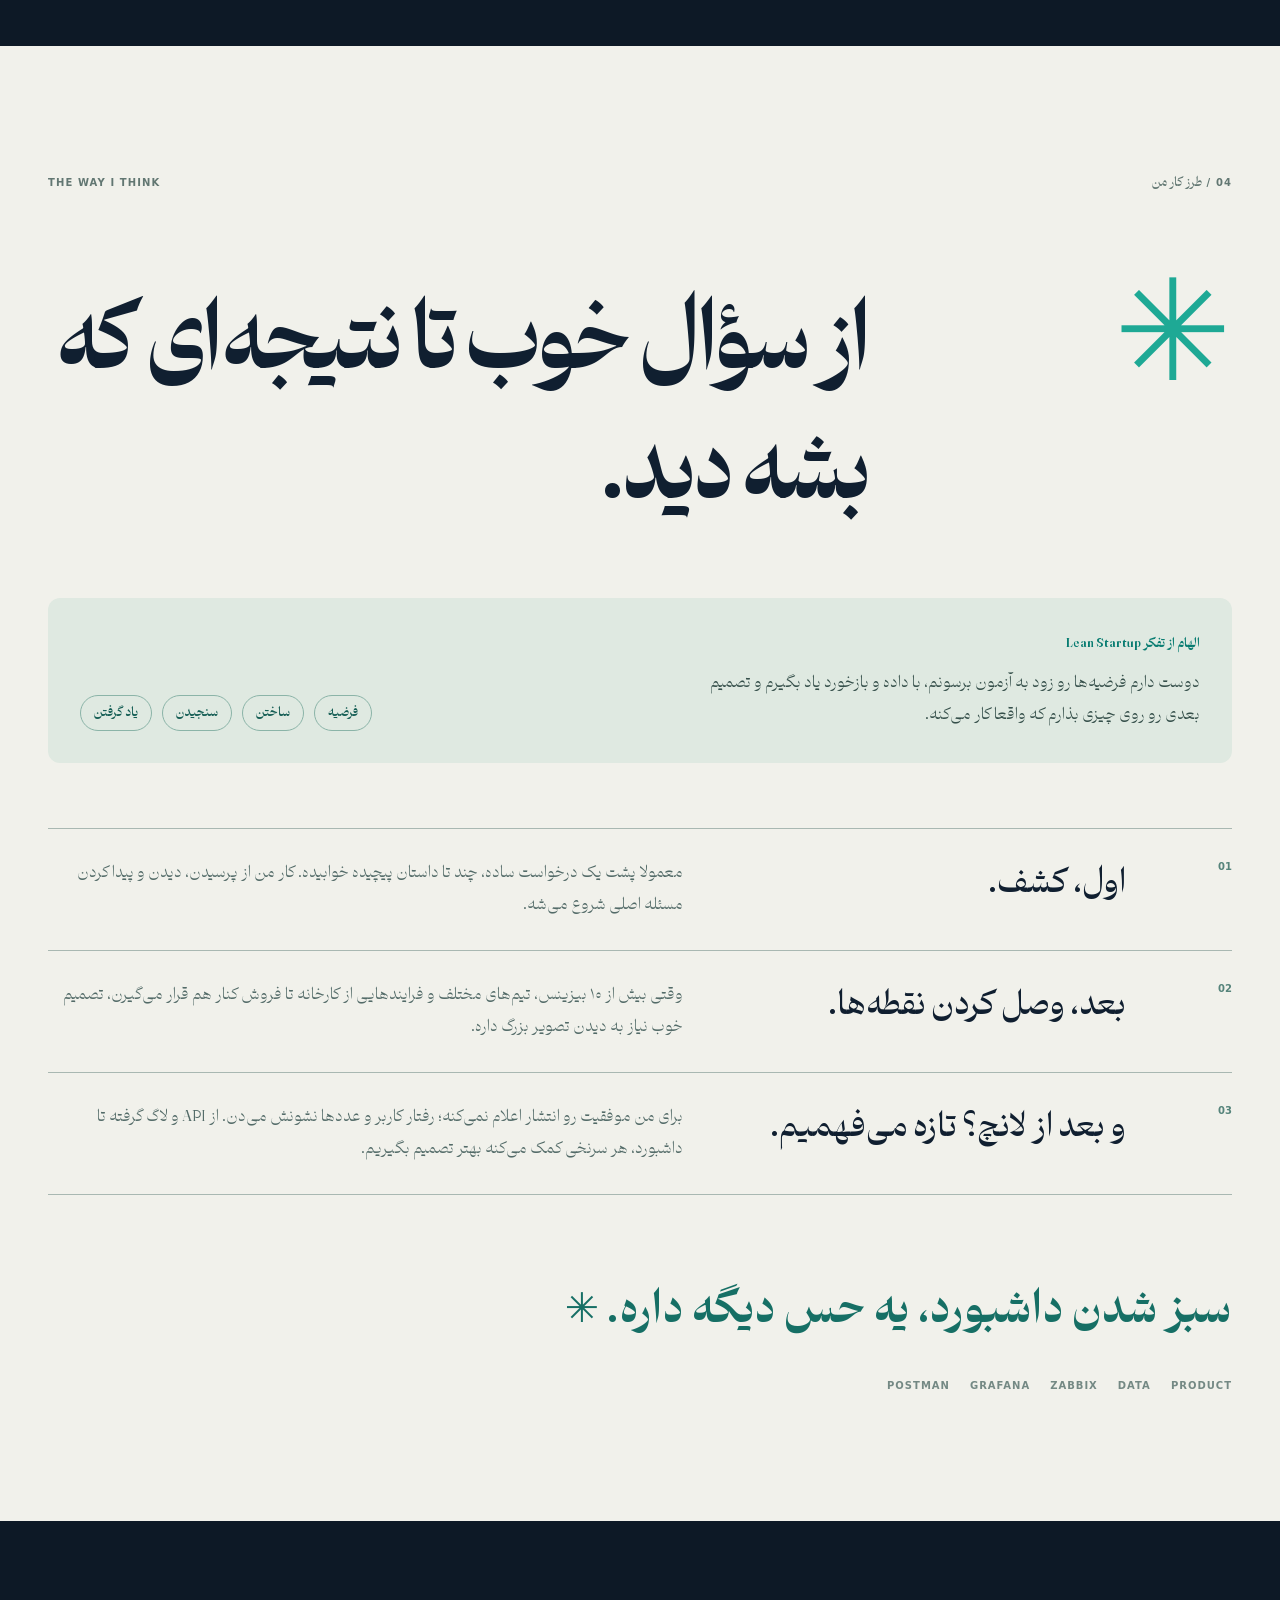
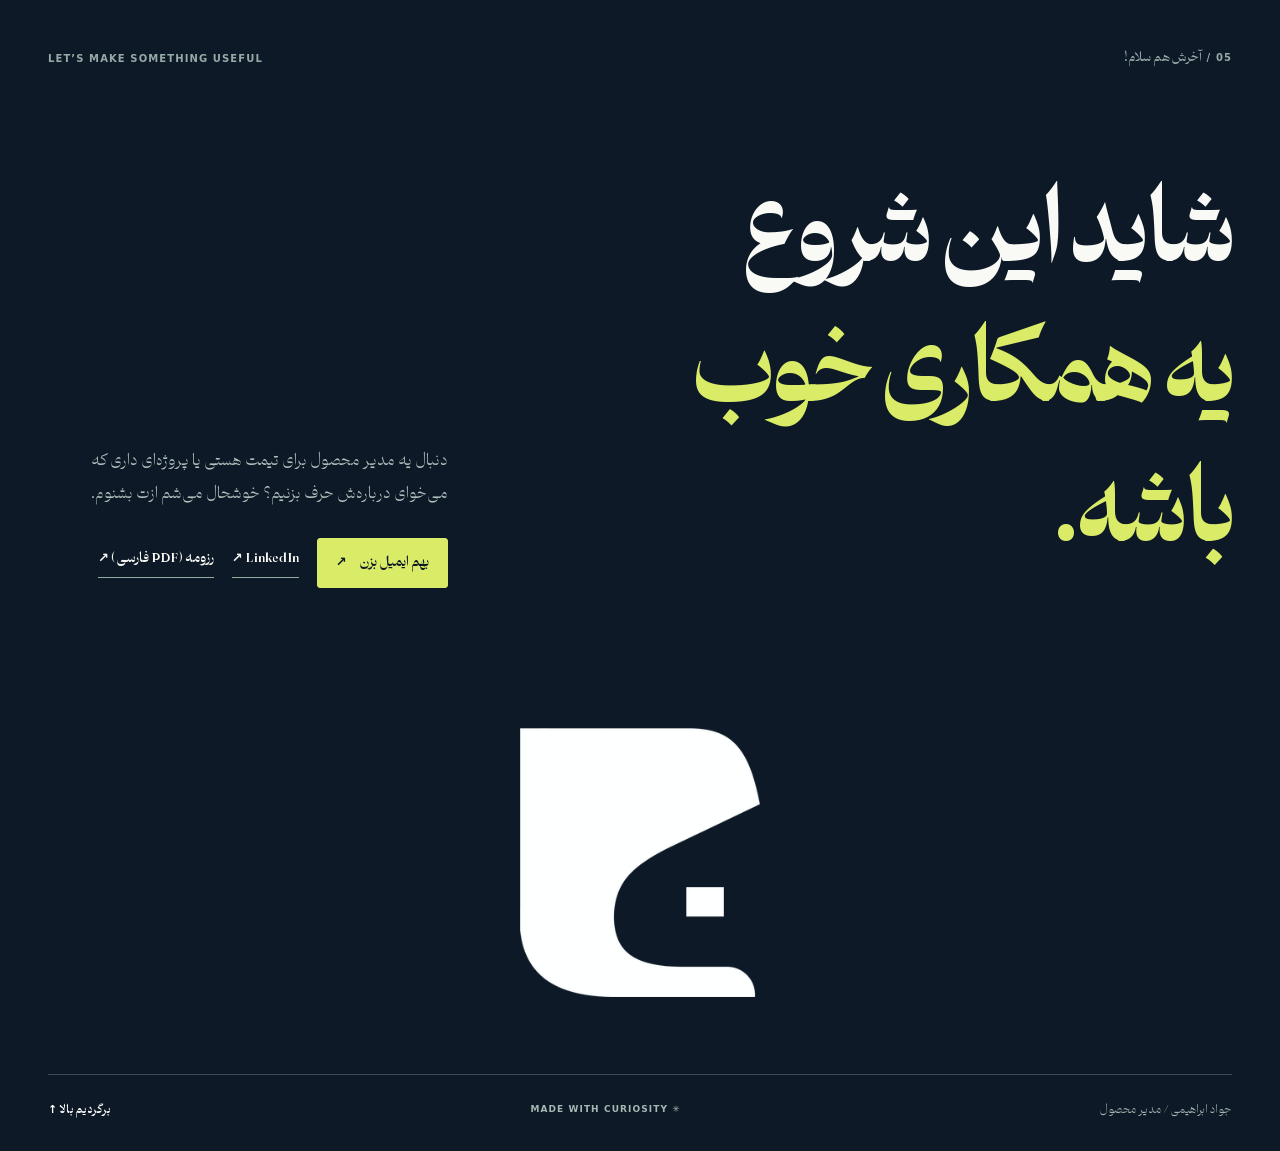
==== commit b936a775: "Expand project stories and add English route" ====
--- a/index.html
+++ b/index.html
@@ -43,7 +43,7 @@
 
   <section class="intro section shell" id="about" aria-labelledby="intro-title">
     <div class="section-top reveal"><span>01 / <span data-i18n="aboutLabel">آشنایی</span></span><span class="tiny-star" aria-hidden="true">✳</span></div>
-    <div class="intro-grid"><div class="reveal"><p class="eyebrow" data-i18n="introEyebrow">سلام، من جوادم.</p><h2 id="intro-title" data-i18n="introTitle">اگه چیزی درست کار نکنه، دلم می‌خواد بفهمم چرا.</h2></div><div class="intro-copy reveal"><p data-i18n="introBody1">وقتی با یه مسئله روبه‌رو می‌شم، دوست دارم اول بفهمم واقعا از کجا میاد. با آدم‌ها حرف می‌زنم، فرایند رو از نزدیک بررسی می‌کنم و سراغ داده‌ها و لاگ‌ها می‌رم تا راه‌حل مناسب‌تری پیدا کنم.</p><p data-i18n="introBody2">از مهندسی کامپیوتر دانشگاه تهران و تجربه بازاریابی به مدیریت محصول رسیدم؛ جایی که می‌شه هم به آدم‌ها نزدیک بود، هم رفت زیر پوست سیستم‌ها.</p><a class="text-link" href="#approach"><span data-i18n="introLink">بیشتر از طرز فکرم</span> <span>↗</span></a></div></div>
+    <div class="intro-grid"><div class="reveal"><p class="eyebrow" data-i18n="introEyebrow">سلام، من جوادم.</p><h2 id="intro-title" data-i18n="introTitle">اگه چیزی درست کار نکنه، دلم می‌خواد بفهمم چرا.</h2></div><div class="intro-copy reveal"><p data-i18n="introBody1">وقتی با یه مسئله روبه‌رو می‌شم، دوست دارم اول بفهمم واقعا از کجا میاد. با آدم‌ها حرف می‌زنم، فرایند رو از نزدیک بررسی می‌کنم و سراغ داده‌ها و لاگ‌ها می‌رم تا راه‌حل مناسب‌تری پیدا کنم.</p><p data-i18n="introBody2">از مهندسی کامپیوتر دانشگاه تهران و تجربه بازاریابی به مدیریت محصول رسیدم؛ جایی که می‌شه هم به آدم‌ها نزدیک بود، هم رفت زیر پوست سیستم‌ها.</p><p data-i18n="introBody3">برای من، مسئولیت نتیجه از شناخت بیزینس و هدفش شروع می‌شه. دوست دارم در تصمیم‌های استراتژیک نقش داشته باشم و با اختیار متناسب، مسیر رسیدن به هدف رو طراحی کنم و تا نتیجه دنبالش باشم.</p><a class="text-link" href="#approach"><span data-i18n="introLink">بیشتر از طرز فکرم</span> <span>↗</span></a></div></div>
     <div class="scale-line reveal"><div><strong dir="ltr"><b data-count="1" data-precision="1" data-suffix="M+">1M+</b></strong><span data-i18n="scaleUsers">کاربر در سبد محصولات B2C</span></div><div><strong dir="ltr"><b data-count="50" data-suffix="K+">50K+</b></strong><span data-i18n="scaleRequests">درخواست روزانه در محصولات</span></div><div><strong dir="ltr"><b data-count="10" data-suffix="+">10+</b></strong><span data-i18n="scaleClients">بیزینس با اولویت‌های متفاوت</span></div></div>
     <div class="intro-foot reveal"><span data-i18n="introFoot">دنبال جوابم؛ نه فقط دنبال تسک بعدی.</span><span dir="ltr">KEEP ASKING WHY ↘</span></div>
   </section>
@@ -69,14 +69,14 @@
     <article class="case reveal" id="modiran-case">
       <a class="case-cover cover-click" href="#modiran-story" aria-label="مشاهده داستان مدیران کلیک" data-i18n-aria="clickCoverAria"><div class="cover-no">01 / 05</div><div class="browser-window"><div class="browser-bar" dir="ltr"><span class="dots"><i></i><i></i><i></i></span><span>modiran.click</span><span>↗</span></div><img src="./assets/portfolio-v3/modiran-home.webp" alt="نمای کامل صفحه اصلی مدیران کلیک" data-i18n-alt="clickAlt" loading="lazy"></div><div class="cover-label" dir="ltr">B2C PLATFORM / GROWTH</div><span class="pointer-bubble" aria-hidden="true">↗</span></a>
       <div class="case-title"><div><span class="case-meta">01 / PLATFORM &amp; GROWTH</span><h3 data-i18n="clickTitle">مدیران کلیک</h3></div><span class="case-arrow" aria-hidden="true">↗</span></div>
-      <div class="case-story" id="modiran-story"><p class="case-headline" data-i18n="clickHeadline">یک پورتال خدماتی، کم‌کم تبدیل شد به جایی برای ساختن ارتباط بعدی با مشتری.</p><div class="case-copy"><p data-i18n="clickBody">مدیران کلیک رو زمانی تحویل گرفتم که بیشتر با خدمات پس از فروش شناخته می‌شد. در کنار تیم، از ریبرندینگ تا اضافه شدن مسیرهای فروش و بازاریابی دیجیتال پیش رفتیم؛ طوری که محصول بتونه قبل و بعد از خرید، به کار مشتری بیاد.</p><p data-i18n="clickBody2">از بررسی رفتار کاربران تا هماهنگی با تیم‌های فروش، خدمات و فنی، دنبال این بودم که مسیرها فقط روی کاغذ خوب نباشن؛ توی آمار هم خودشون رو نشون بدن.</p><a class="text-link" href="https://modiran.click" target="_blank" rel="noopener noreferrer"><span data-i18n="visit">دیدن وب‌سایت</span> ↗</a></div></div>
-      <div class="stats"><div><strong dir="ltr"><b data-count="1500">1,500</b> <i>→</i> <b data-count="5000" data-suffix="+">5,000+</b></strong><span data-i18n="clickStat1">لید هدفمند در ماه، با یک قابلیت جذب</span></div><div><strong dir="ltr"><b data-count="65" data-suffix="%">65%</b> <i>→</i> <b data-count="92" data-suffix="%">92%</b></strong><span data-i18n="clickStat2">موفقیت کاربران تازه‌ثبت‌نام‌شده در ثبت درخواست</span></div><div><strong dir="ltr"><b data-count="76" data-suffix="%">76%</b> <i>→</i> <b data-count="100" data-suffix="%">100%</b></strong><span data-i18n="clickStat3">نرخ موفقیت پرداخت</span></div></div>
+      <div class="case-story" id="modiran-story"><p class="case-headline" data-i18n="clickHeadline">از یک پورتال خدماتی تا سکویی برای مشتری و شرکای تجاری.</p><div class="case-copy"><p data-i18n="clickBody">مدیران کلیک رو وقتی تحویل گرفتم که بیشتر با خدمات پس از فروش شناخته می‌شد. کنار تیم، مسیر ریبرندینگ و توسعه پلتفرمی رو پیش بردیم که برای فروش، بیمه و همکاری با شرکای تجاری مدیران خودرو هم جا داشته باشه.</p><p data-i18n="clickBody2">با تحقیق روی تجربه کاربری و ساده‌تر کردن ثبت‌نام و احراز هویت، به کاربران تازه‌ثبت‌نام‌شده کمک کردیم راحت‌تر درخواستشون رو ثبت کنن؛ نرخ موفقیت این مسیر از ۶۵٪ به ۹۲٪ رسید.</p><p data-i18n="clickPayment">برای پرداخت اولیه بعد از قرعه‌کشی هم امکان تقسیم حواله به مبلغ‌های کوچک‌تر رو اضافه کردیم تا مشتری بتونه از چند حساب پرداخت کنه. نرخ موفقیت پرداخت از ۷۰٪ به ۸۶٪ رسید.</p><a class="text-link" href="https://modiran.click" target="_blank" rel="noopener noreferrer"><span data-i18n="visit">دیدن وب‌سایت</span> ↗</a></div></div>
+      <div class="stats"><div><strong dir="ltr"><b data-count="1500">1,500</b> <i>→</i> <b data-count="5000" data-suffix="+">5,000+</b></strong><span data-i18n="clickStat1">لید هدفمند در ماه، با یک قابلیت جذب</span></div><div><strong dir="ltr"><b data-count="65" data-suffix="%">65%</b> <i>→</i> <b data-count="92" data-suffix="%">92%</b></strong><span data-i18n="clickStat2">موفقیت کاربران تازه‌ثبت‌نام‌شده در ثبت درخواست</span></div><div><strong dir="ltr"><b data-count="70" data-suffix="%">70%</b> <i>→</i> <b data-count="86" data-suffix="%">86%</b></strong><span data-i18n="clickStat3">نرخ موفقیت پرداخت اولیه پس از قرعه‌کشی</span></div></div>
     </article>
 
     <article class="case reveal" id="insurance-case">
       <a class="case-cover cover-insurance" href="#insurance-story" aria-label="مشاهده داستان بیمه" data-i18n-aria="insuranceCoverAria"><div class="cover-no">02 / 05</div><div class="browser-window"><div class="browser-bar" dir="ltr"><span class="dots"><i></i><i></i><i></i></span><span>mybimco.com</span><span>↗</span></div><img src="./assets/portfolio-v3/mybimco.webp" alt="صفحه اصلی وب‌سایت بیمکو" data-i18n-alt="insuranceAlt" loading="lazy"></div><div class="floating-window"><div class="browser-bar" dir="ltr"><span class="dots"><i></i><i></i><i></i></span><span>BACK OFFICE</span></div><img src="./assets/portfolio-v3/insurance-office.webp" alt="نمای ورود به بک‌آفیس بیمه" data-i18n-alt="officeAlt" loading="lazy"></div><div class="cover-label" dir="ltr">INSURANCE / FROM INSIDE OUT</div><span class="pointer-bubble" aria-hidden="true">↗</span></a>
       <div class="case-title"><div><span class="case-meta">02 / INSURANCE ECOSYSTEM</span><h3 data-i18n="insuranceTitle">بیمه، از پشت صحنه تا ویترین</h3></div><span class="case-arrow" aria-hidden="true">↗</span></div>
-      <div class="case-story" id="insurance-story"><p class="case-headline" data-i18n="insuranceHeadline">اول باید کارها راه می‌افتاد؛ بعد نوبت این بود که مشتری‌ها راه‌شون رو پیدا کنن.</p><div class="case-copy"><p data-i18n="insuranceBody">ماجرا از دل یک نیاز عملیاتی شروع شد: ساختن بک‌آفیسی که کارهای بیمه رو سر و سامان بده و حتی در شرایط اختلال اینترنت هم به ادامه کار کمک کنه. قطعی اینترنت و جنگ ۱۲روزه، اهمیت این نیاز رو برای تیم جدی‌تر کرده بود.</p><p data-i18n="insuranceBody2">بعدتر بیمکو رو برای جذب سرنخ ساختیم و قدم بعدی، فروش مستقیم بیمه در مدیران کلیک بود؛ سه تکه از یک مسیر که هر کدوم مسئله متفاوتی رو حل می‌کرد.</p><a class="text-link" href="https://mybimco.com" target="_blank" rel="noopener noreferrer"><span data-i18n="visitBimco">دیدن بیمکو</span> ↗</a></div></div>
+      <div class="case-story" id="insurance-story"><p class="case-headline" data-i18n="insuranceHeadline">برای بهتر شدن یک فرایند، اول باید وسط همون کار ایستاد.</p><div class="case-copy"><p data-i18n="insuranceBody">قبل از ساخت بک‌آفیس، وارد دل سازمان شدم و با مدیرها و کارشناس‌ها حرف زدم تا بفهمم کارها واقعا چطور پیش می‌رن. با کمک خودشون فرایند ثبت تا صدور رو طراحی و پیاده کردیم.</p><p data-i18n="insuranceBody2">قطعی اینترنت و جنگ ۱۲روزه هم ادامه کار در شرایط اختلال رو به بخشی از مسئله تبدیل کرده بود. نتیجه بازطراحی فرایند، کاهش زمان ثبت تا صدور از میانگین یک ساعت به ۱۰ دقیقه بود.</p><p data-i18n="insuranceBody3">بعد از بک‌آفیس، بیمکو رو برای جذب سرنخ ساختیم و قدم بعدی، فروش مستقیم بیمه در مدیران کلیک بود؛ سه بخش از یک مسیر، با مسئله‌های متفاوت.</p><a class="text-link" href="https://mybimco.com" target="_blank" rel="noopener noreferrer"><span data-i18n="visitBimco">دیدن بیمکو</span> ↗</a></div></div>
       <div class="case-sequence"><div><span>01</span><b data-i18n="phase1">بک‌آفیس و عملیات</b></div><div><span>02</span><b data-i18n="phase2">بیمکو و جذب مشتری</b></div><div><span>03</span><b data-i18n="phase3">فروش در مدیران کلیک</b></div></div>
       <div class="stats insurance-stats" role="group" aria-label="دستاوردهای محصول بیمه" data-i18n-aria="insuranceStatsAria">
         <div><strong dir="ltr"><b data-count="150" data-suffix="+">150+</b></strong><span data-i18n="insuranceStatUsers">کاربر حقیقی و حقوقی بک‌آفیس</span></div>
@@ -89,11 +89,11 @@
       <a class="case-cover cover-apps" href="#apps-story" aria-label="مشاهده داستان اپلیکیشن‌های مشتریان" data-i18n-aria="appsCoverAria"><div class="cover-no">03 / 05</div><div class="cover-giant" aria-hidden="true">3 / 3</div><img class="phone-image" src="./assets/portfolio-v3/apps-masked.webp" alt="سه اپلیکیشن مشتریان با اطلاعات حساب پوشانده‌شده" data-i18n-alt="appsAlt" loading="lazy"><div class="cover-label" dir="ltr">MVM / FOWNIX / XTRIM</div><span class="pointer-bubble" aria-hidden="true">↗</span></a>
       <div class="case-title"><div><span class="case-meta">03 / CUSTOMER APPS</span><h3 data-i18n="appsTitle">از اپلیکیشن تا خودروی متصل</h3></div><span class="case-arrow" aria-hidden="true">↗</span></div>
       <div class="case-story" id="apps-story"><p class="case-headline" data-i18n="appsHeadline">سه برند، تجربه امروز؛ قدم اول برای خودروی متصل.</p><div class="case-copy"><p data-i18n="appsBody">اپلیکیشن‌های MVM، Fownix و XTRIM راه دسترسی مشتری‌ها به خدمات هستن. من نیازهای B2C رو در کنار تیم‌های مختلف پیش می‌بردم و حواسم به تجربه مشتری در هر سه برند بود.</p><p data-i18n="appsIov">در کنار اون، شروع پروژه اینترنت خودرو (IoV) رو دنبال کردم؛ با تامین‌کننده‌های چینی به انگلیسی در ارتباط بودم و در بخشی از هماهنگی‌ها از سمت کارفرما نقش داشتم.</p><div class="inline-links" dir="ltr"><a href="https://app.mvmco.ir" target="_blank" rel="noopener noreferrer">MVM ↗</a><a href="https://app.fownix.com" target="_blank" rel="noopener noreferrer">FOWNIX ↗</a><a href="https://app.xtrimcars.com" target="_blank" rel="noopener noreferrer">XTRIM ↗</a></div></div></div>
-      <div class="stats one-stat"><div><strong dir="ltr"><b data-count="200" data-suffix="K+">200K+</b></strong><span data-i18n="appsStat">کاربر فعال در مجموع سه اپلیکیشن</span></div></div>
+      <div class="stats one-stat"><div><strong dir="ltr"><b data-count="200" data-suffix="K+">200K+</b></strong><span data-i18n="appsStat">کاربر فعال ماهانه در مجموع سه اپلیکیشن</span></div></div>
     </article>
 
-    <div class="paired-cases"><article class="case reveal" id="sahand-case"><a class="case-cover cover-sahand" href="#sahand-story" aria-label="مشاهده پروژه وب‌سایت سهند خودرو" data-i18n-aria="sahandAria"><div class="cover-no">04 / 05</div><div class="browser-window"><div class="browser-bar" dir="ltr"><span class="dots"><i></i><i></i><i></i></span><span>skpig.com</span><span>↗</span></div><img src="./assets/portfolio-v3/industrial.webp" alt="نمای کامل بخش محصولات وب‌سایت سهند خودرو" data-i18n-alt="sahandAlt" loading="lazy"></div><div class="cover-label" dir="ltr">SAHAND KHODRO / WEBSITE</div><span class="pointer-bubble" aria-hidden="true">↗</span></a><div class="case-title"><div><span class="case-meta">04 / CORPORATE WEBSITE</span><h3 data-i18n="sahandTitle">سهند خودرو</h3></div><span class="case-arrow" aria-hidden="true">↗</span></div><div id="sahand-story" class="small-story"><p data-i18n="sahandBody">یک ویترین دیجیتال برای معرفی محصولات و ماشین‌آلات سهند خودرو؛ جایی که تجربه وب با دنیای صنعتی روبه‌رو می‌شه.</p><a class="text-link" href="https://skpig.com" target="_blank" rel="noopener noreferrer"><span data-i18n="visit">دیدن وب‌سایت</span> ↗</a></div></article>
-    <article class="case reveal" id="kourosh-case"><a class="case-cover cover-kourosh" href="#kourosh-story" aria-label="مشاهده پروژه کوروش موتور" data-i18n-aria="kouroshAria"><div class="cover-no">05 / 05</div><img class="kourosh-first" src="./assets/portfolio-v3/kourosh-corporate.webp" alt="نمای وب‌سایت شرکتی کوروش موتور" data-i18n-alt="kouroshAlt" loading="lazy"><img class="kourosh-second" src="./assets/portfolio-v3/kourosh-shop.webp" alt="نمای فروشگاه کوروش موتور" data-i18n-alt="kouroshShopAlt" loading="lazy"><div class="cover-label" dir="ltr">KOUROSH MOTOR / DIGITAL</div><span class="pointer-bubble" aria-hidden="true">↗</span></a><div class="case-title"><div><span class="case-meta">05 / CORPORATE &amp; COMMERCE</span><h3 data-i18n="kouroshTitle">کوروش موتور</h3></div><span class="case-arrow" aria-hidden="true">↗</span></div><div id="kourosh-story" class="small-story"><p data-i18n="kouroshBody">دو بخش از حضور آنلاین یک کسب‌وکار صنعتی: معرفی شرکت و یک فضای جدا برای نمایش و فروش محصولات.</p></div></article></div>
+    <div class="paired-cases"><article class="case reveal" id="sahand-case"><a class="case-cover cover-sahand" href="#sahand-story" aria-label="مشاهده پروژه وب‌سایت سهند خودرو" data-i18n-aria="sahandAria"><div class="cover-no">04 / 05</div><div class="browser-window"><div class="browser-bar" dir="ltr"><span class="dots"><i></i><i></i><i></i></span><span>skpig.com</span><span>↗</span></div><img src="./assets/portfolio-v3/industrial.webp" alt="نمای کامل بخش محصولات وب‌سایت سهند خودرو" data-i18n-alt="sahandAlt" loading="lazy"></div><div class="cover-label" dir="ltr">SAHAND KHODRO / WEBSITE</div><span class="pointer-bubble" aria-hidden="true">↗</span></a><div class="case-title"><div><span class="case-meta">04 / RAPID RESPONSE</span><h3 data-i18n="sahandTitle">سهند خودرو</h3></div><span class="case-arrow" aria-hidden="true">↗</span></div><div id="sahand-story" class="small-story"><p data-i18n="sahandBody">پنجشنبه خبر رسید قطعی اینترنت، ارتباط سایت با سرورش رو از بین برده؛ درست وقتی قرار بود فروش شنبه باز بشه. جمعه کنار تیم، زیرساخت و روش استقرار رو تغییر دادیم تا سایت برای شروع فروش آماده باشه.</p><a class="text-link" href="https://skpig.com" target="_blank" rel="noopener noreferrer"><span data-i18n="visit">دیدن وب‌سایت</span> ↗</a></div></article>
+    <article class="case reveal" id="kourosh-case"><a class="case-cover cover-kourosh" href="#kourosh-story" aria-label="مشاهده پروژه کوروش موتور" data-i18n-aria="kouroshAria"><div class="cover-no">05 / 05</div><img class="kourosh-first" src="./assets/portfolio-v3/kourosh-corporate.webp" alt="نمای وب‌سایت شرکتی کوروش موتور" data-i18n-alt="kouroshAlt" loading="lazy"><img class="kourosh-second" src="./assets/portfolio-v3/kourosh-shop.webp" alt="نمای فروشگاه کوروش موتور" data-i18n-alt="kouroshShopAlt" loading="lazy"><div class="cover-label" dir="ltr">KOUROSH MOTOR / DIGITAL</div><span class="pointer-bubble" aria-hidden="true">↗</span></a><div class="case-title"><div><span class="case-meta">05 / BUILD VS BUY</span><h3 data-i18n="kouroshTitle">کوروش موتور</h3></div><span class="case-arrow" aria-hidden="true">↗</span></div><div id="kourosh-story" class="small-story"><p data-i18n="kouroshBody">نیاز این پروژه به اندازه‌ای پیچیده نبود که توسعه اختصاصی و صرف منابع تیم توجیه داشته باشه. به‌جای درگیر کردن تیم توسعه با هزینه بیشتر، با یک تامین‌کننده بیرونی و وردپرس راه‌حلی متناسب با نیاز ساختیم.</p></div></article></div>
   </section>
 
   <section class="approach section" id="approach" aria-labelledby="approach-title"><div class="shell"><div class="section-top reveal"><span>04 / <span data-i18n="approachLabel">طرز کار من</span></span><span dir="ltr">THE WAY I THINK</span></div><div class="approach-heading reveal"><span class="approach-star">✳</span><h2 id="approach-title" data-i18n="approachTitle">از سؤال خوب تا نتیجه‌ای که بشه دید.</h2></div><div class="lean-framework reveal"><div><span class="lean-label" data-i18n="leanLabel">الهام از تفکر Lean Startup</span><p data-i18n="leanBody">دوست دارم فرضیه‌ها رو زود به آزمون برسونم، با داده و بازخورد یاد بگیرم و تصمیم بعدی رو روی چیزی بذارم که واقعا کار می‌کنه.</p></div><ol class="lean-steps"><li data-i18n="leanHypothesis">فرضیه</li><li data-i18n="leanBuild">ساختن</li><li data-i18n="leanMeasure">سنجیدن</li><li data-i18n="leanLearn">یاد گرفتن</li></ol></div><div class="approach-list"><div class="approach-row reveal"><span>01</span><h3 data-i18n="approach1Title">اول، کشف.</h3><p data-i18n="approach1Body">معمولا پشت یک درخواست ساده، چند تا داستان پیچیده خوابیده. کار من از پرسیدن، دیدن و پیدا کردن مسئله اصلی شروع می‌شه.</p></div><div class="approach-row reveal"><span>02</span><h3 data-i18n="approach2Title">بعد، وصل کردن نقطه‌ها.</h3><p data-i18n="approach2Body">وقتی بیش از ۱۰ بیزینس، تیم‌های مختلف و فرایندهایی از کارخانه تا فروش کنار هم قرار می‌گیرن، تصمیم خوب نیاز به دیدن تصویر بزرگ داره.</p></div><div class="approach-row reveal"><span>03</span><h3 data-i18n="approach3Title">و بعد از لانچ؟ تازه می‌فهمیم.</h3><p data-i18n="approach3Body">برای من موفقیت رو انتشار اعلام نمی‌کنه؛ رفتار کاربر و عددها نشونش می‌دن. از API و لاگ گرفته تا داشبورد، هر سرنخی کمک می‌کنه بهتر تصمیم بگیریم.</p></div></div><p class="approach-punch reveal" data-i18n="punch">سبز شدن داشبورد، یه حس دیگه داره. <span>✳</span></p><div class="tool-line reveal"><span>POSTMAN</span><span>GRAFANA</span><span>ZABBIX</span><span>DATA</span><span>PRODUCT</span></div></div></section>
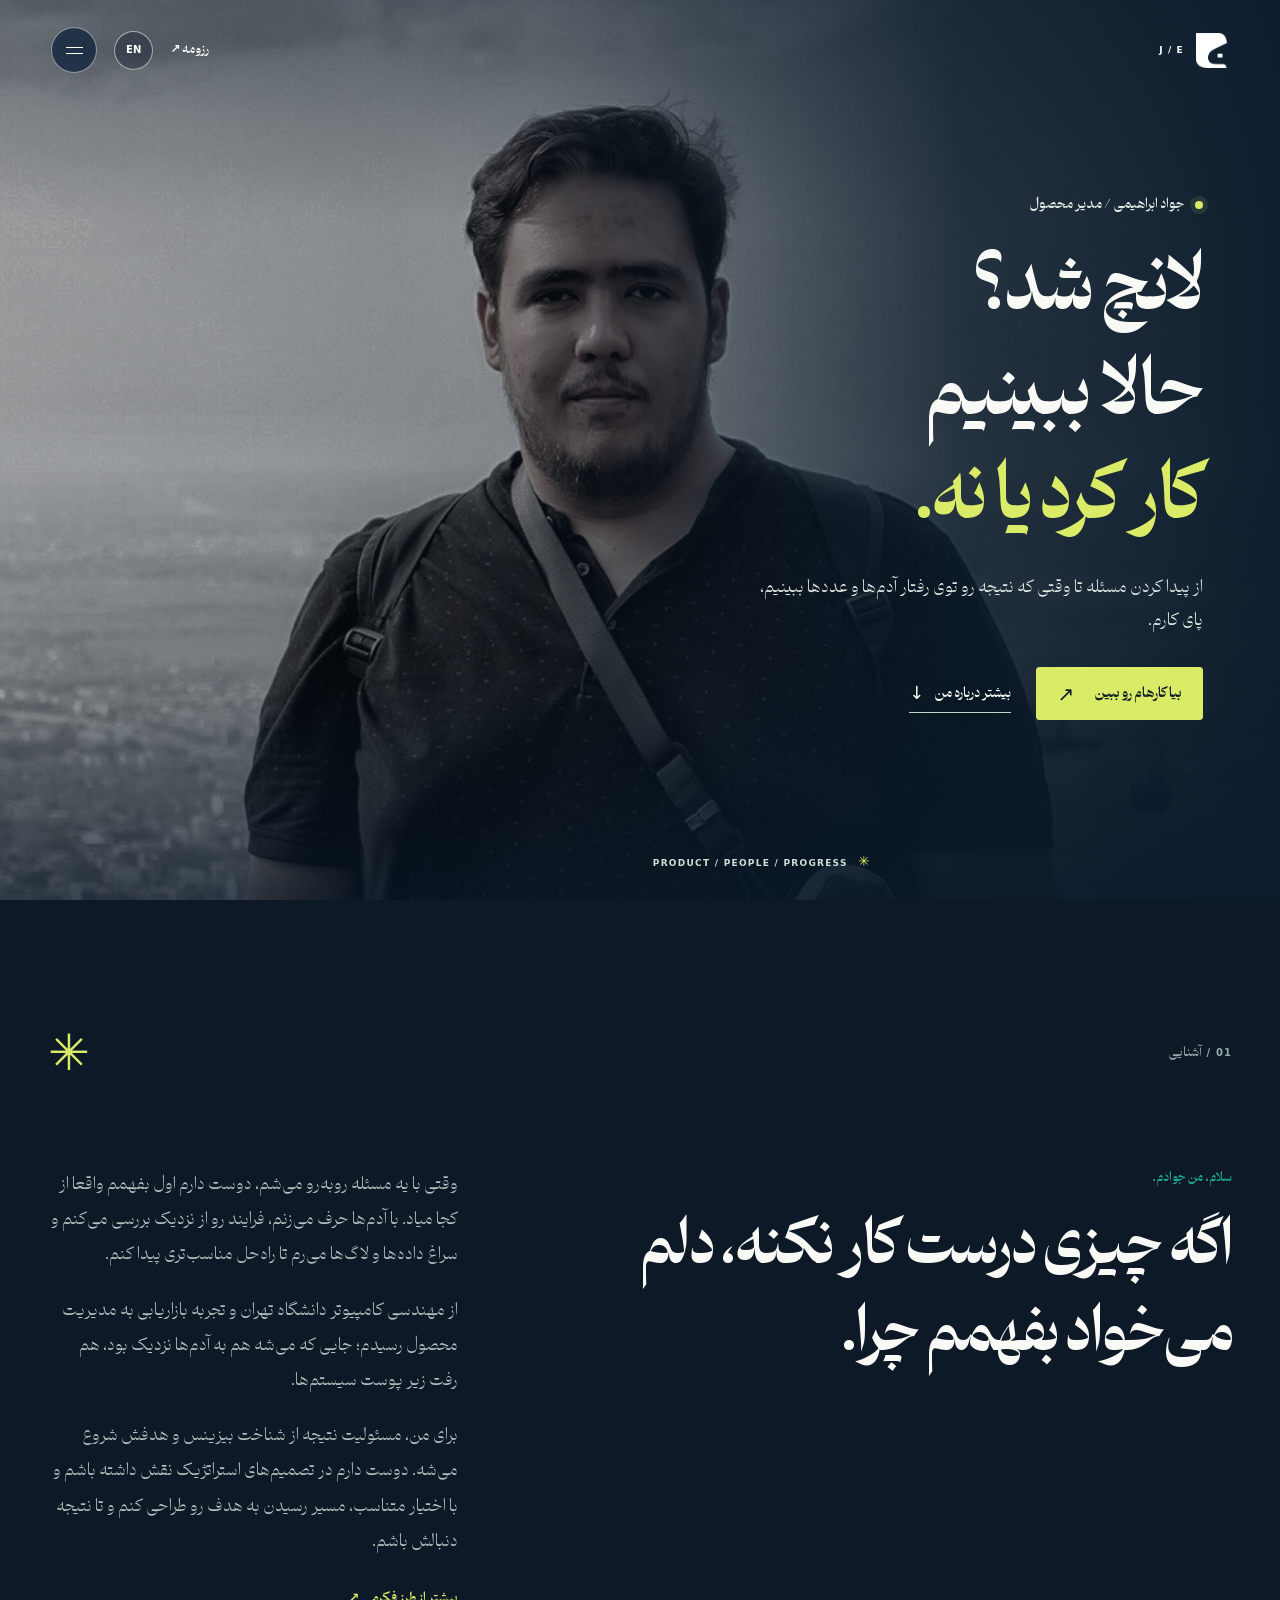
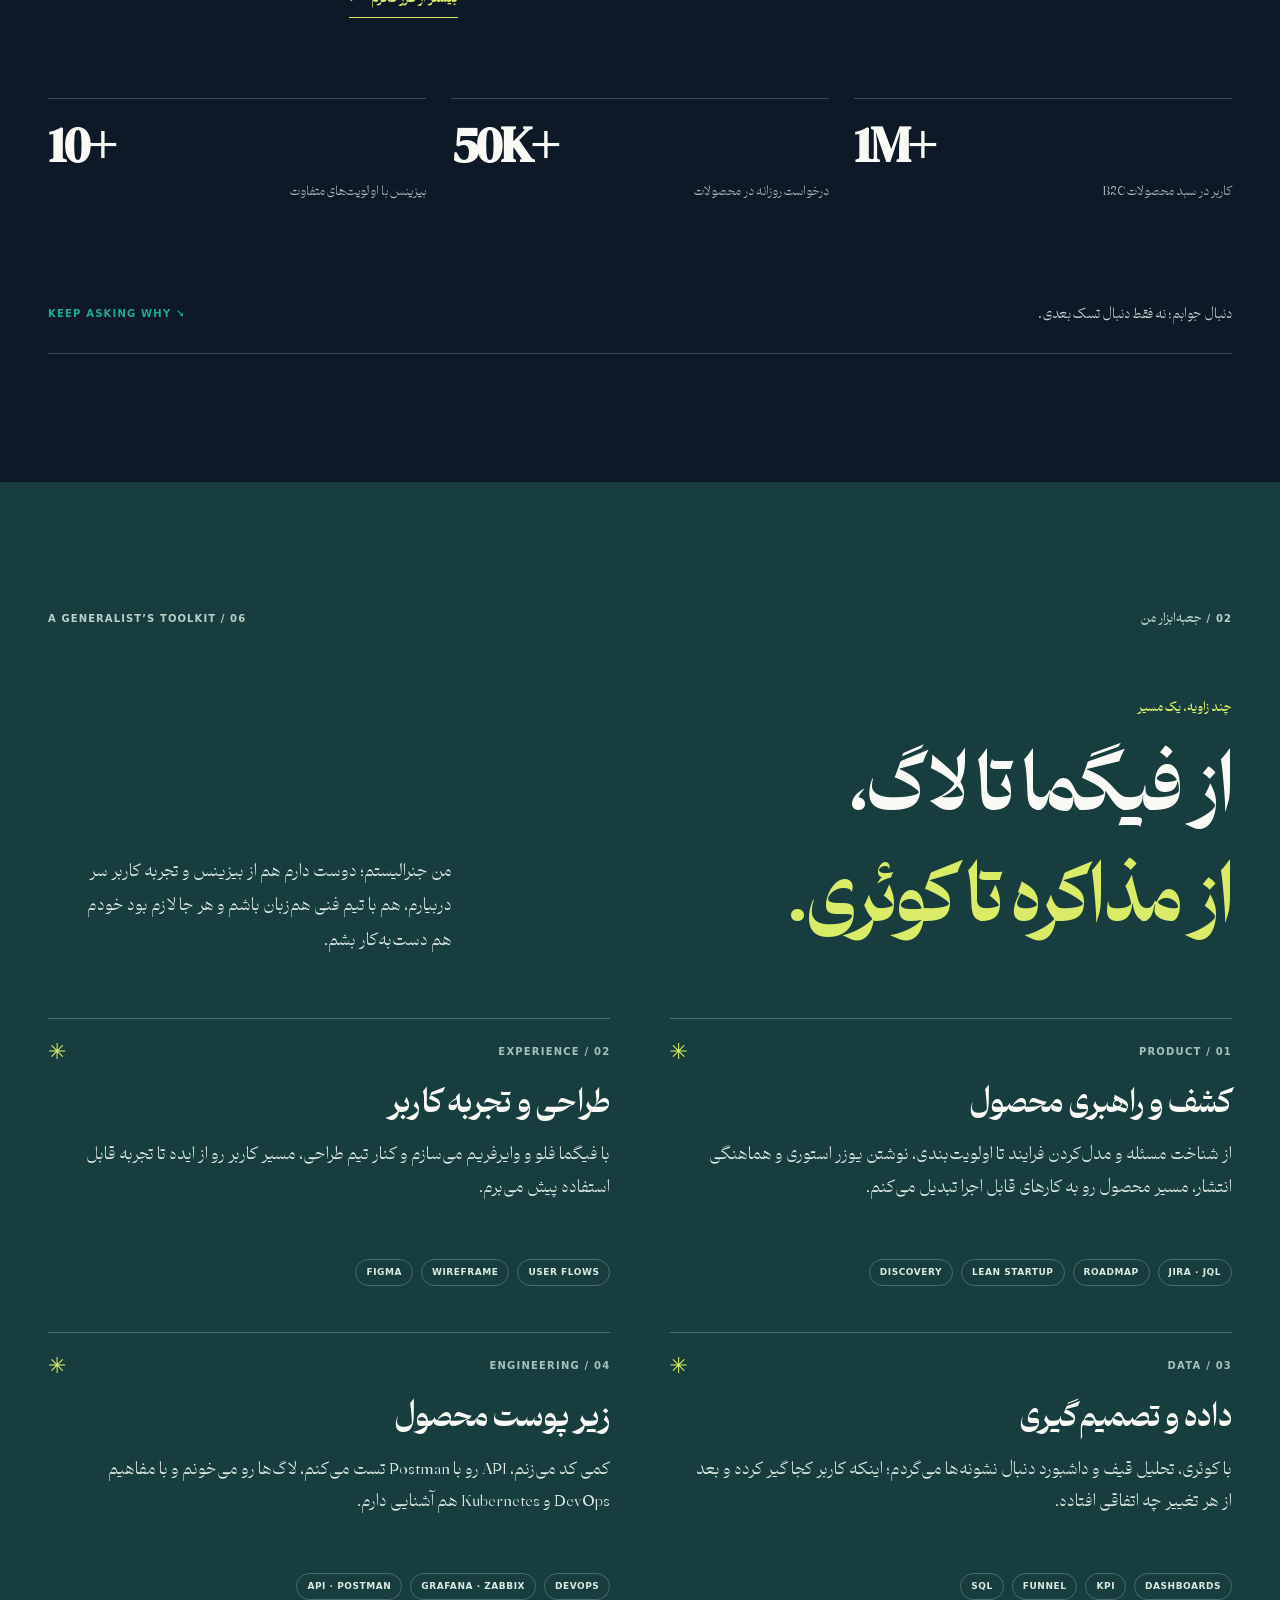
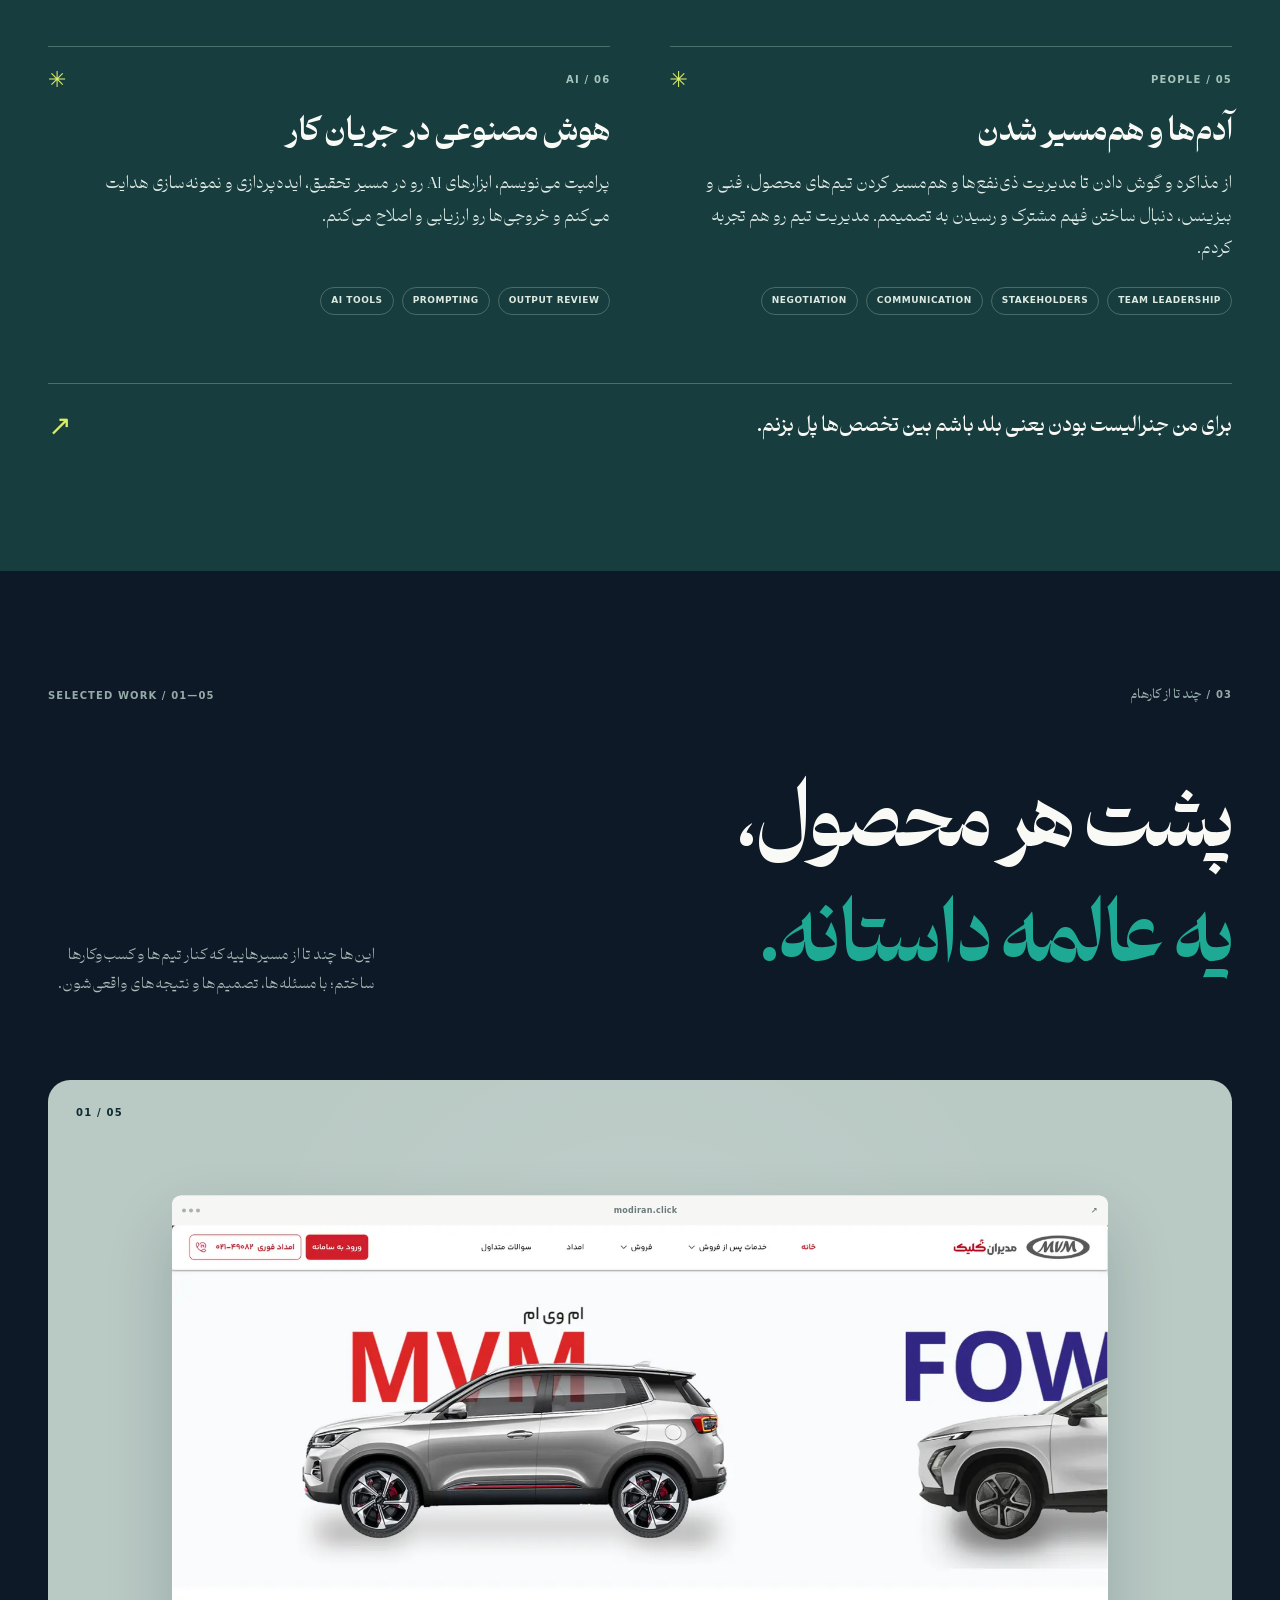
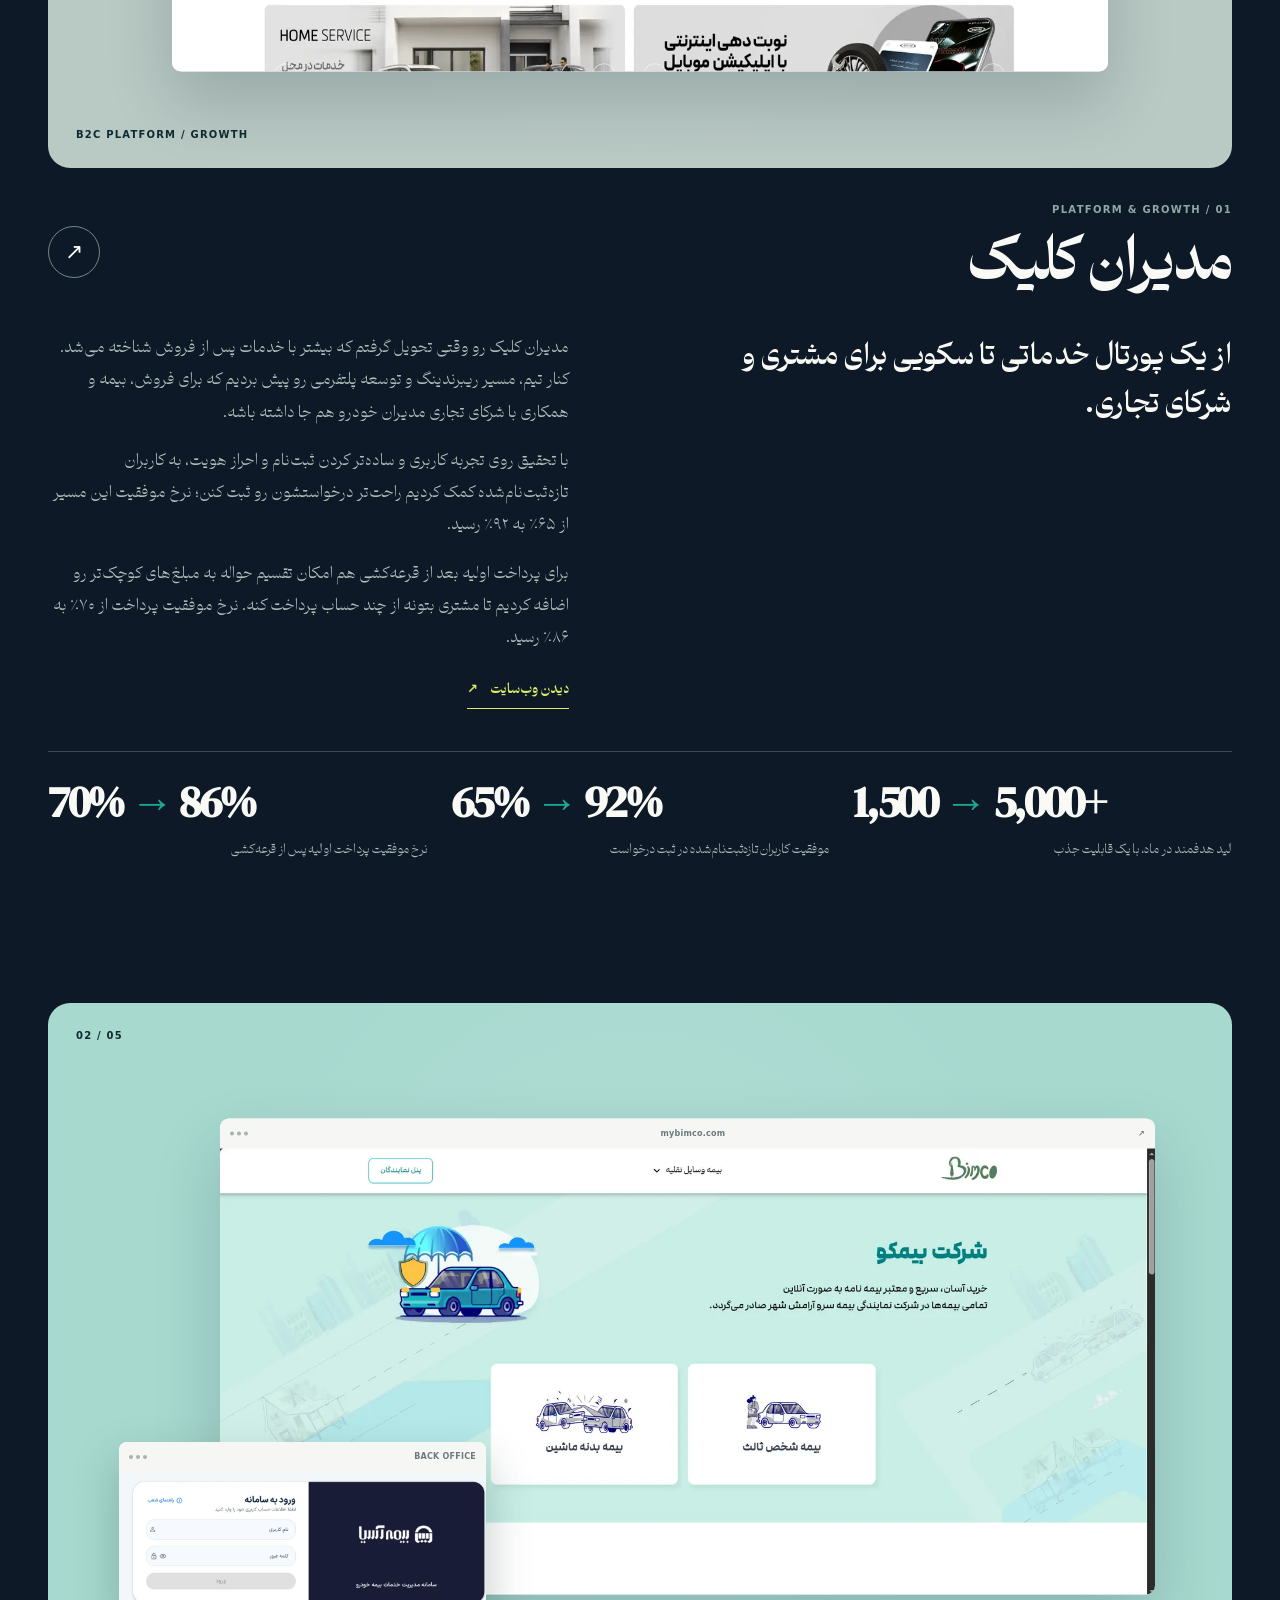
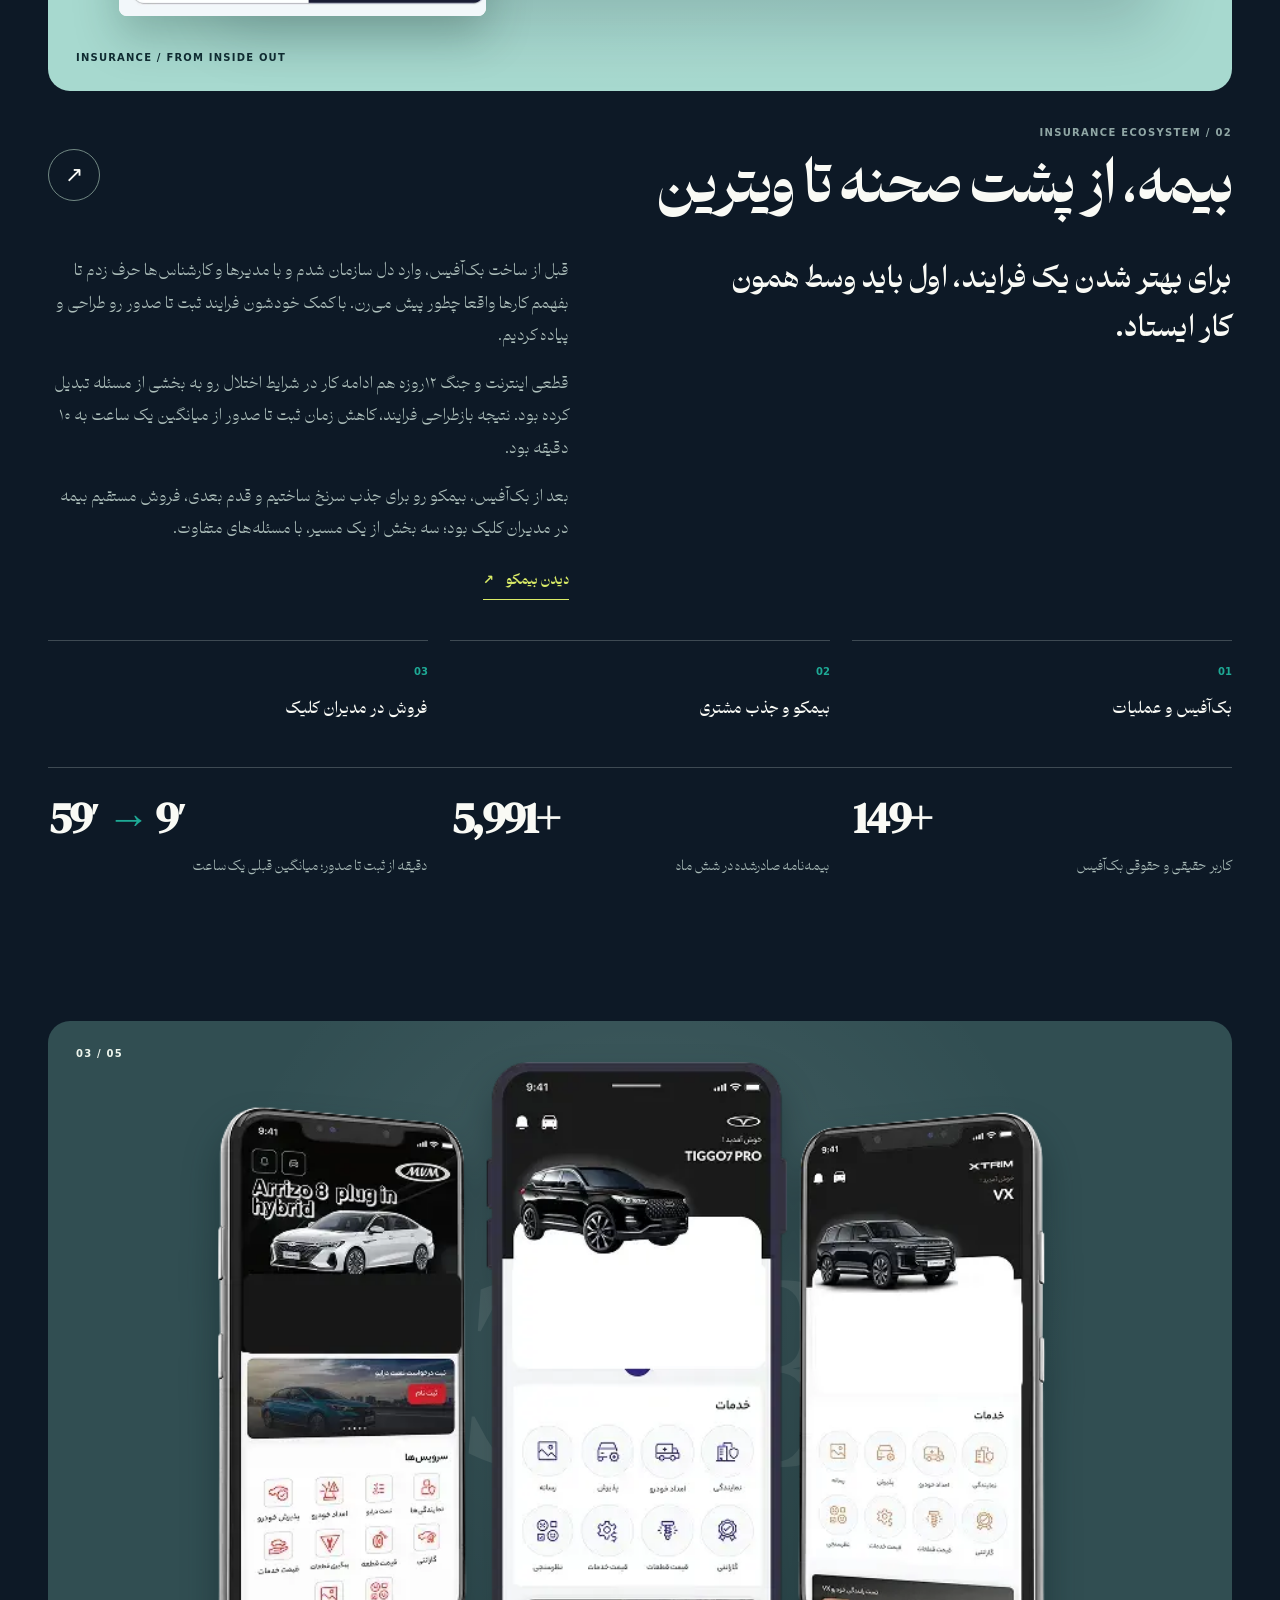
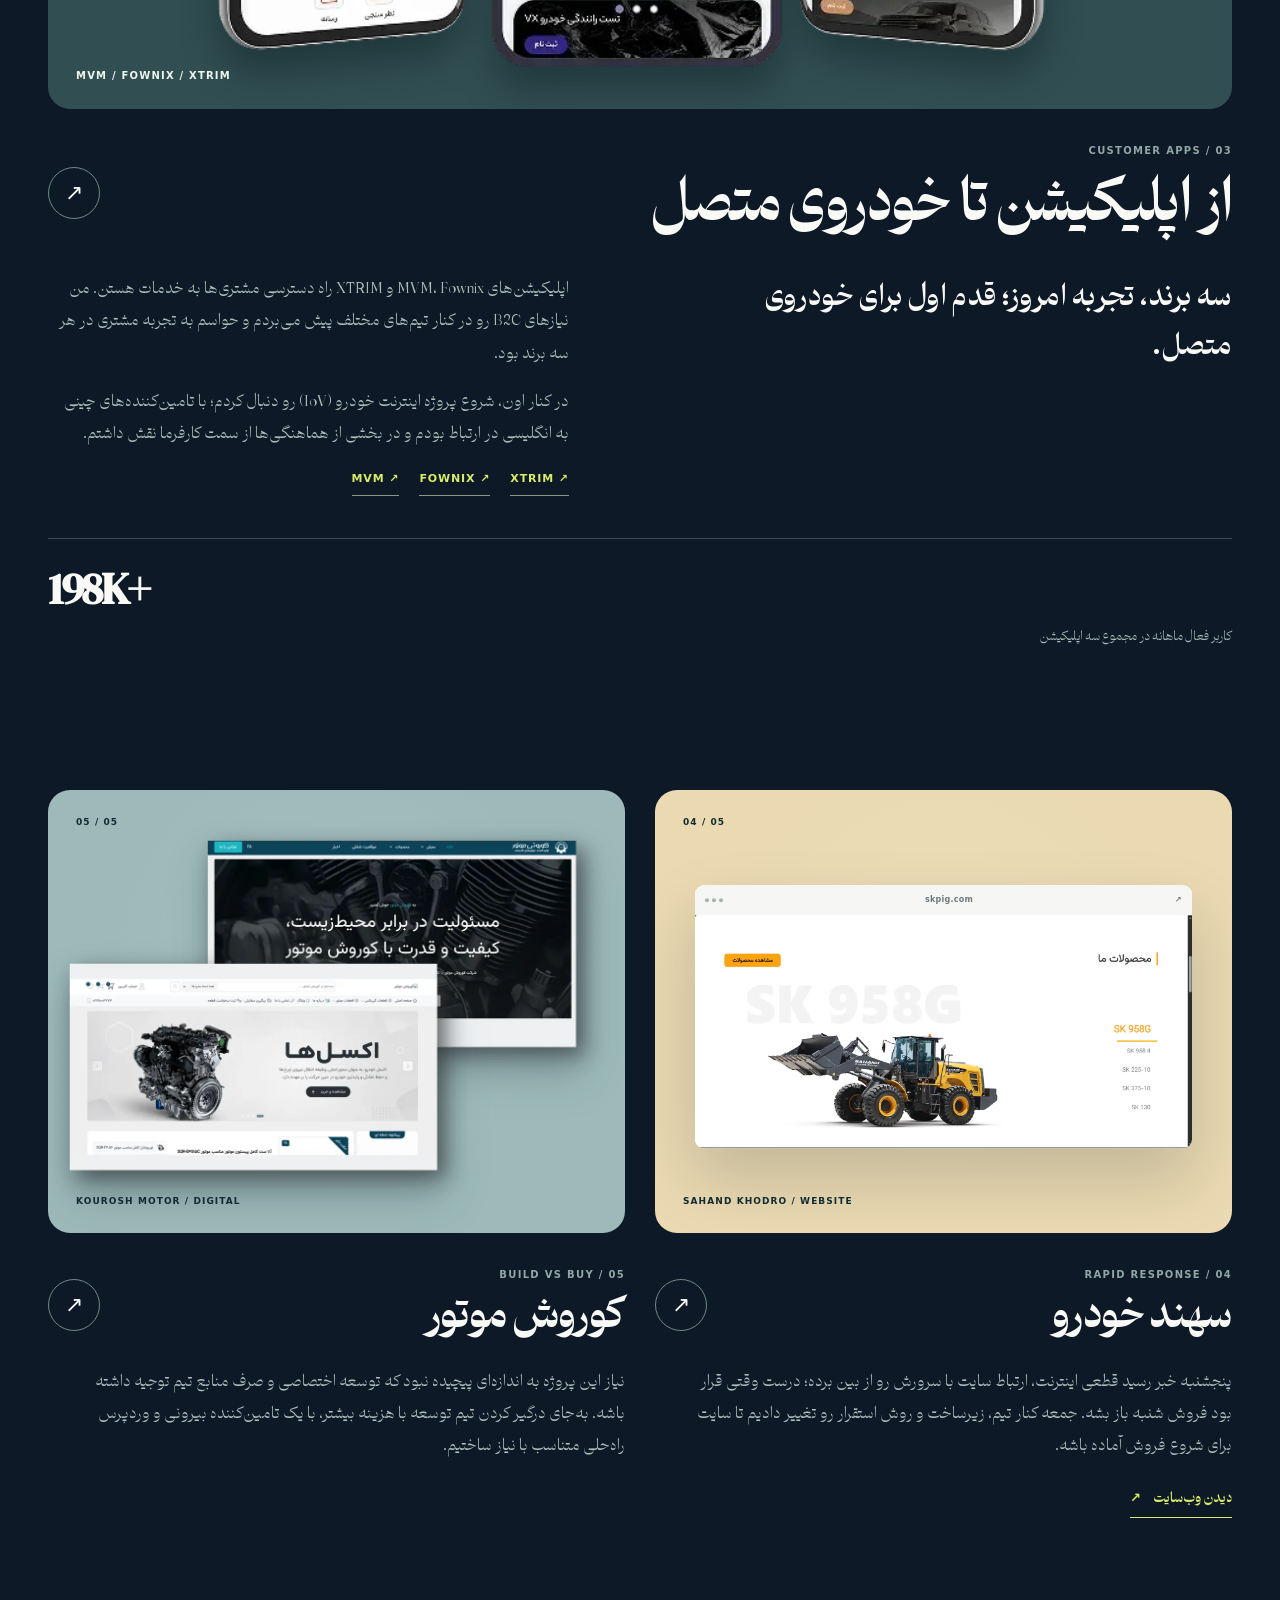
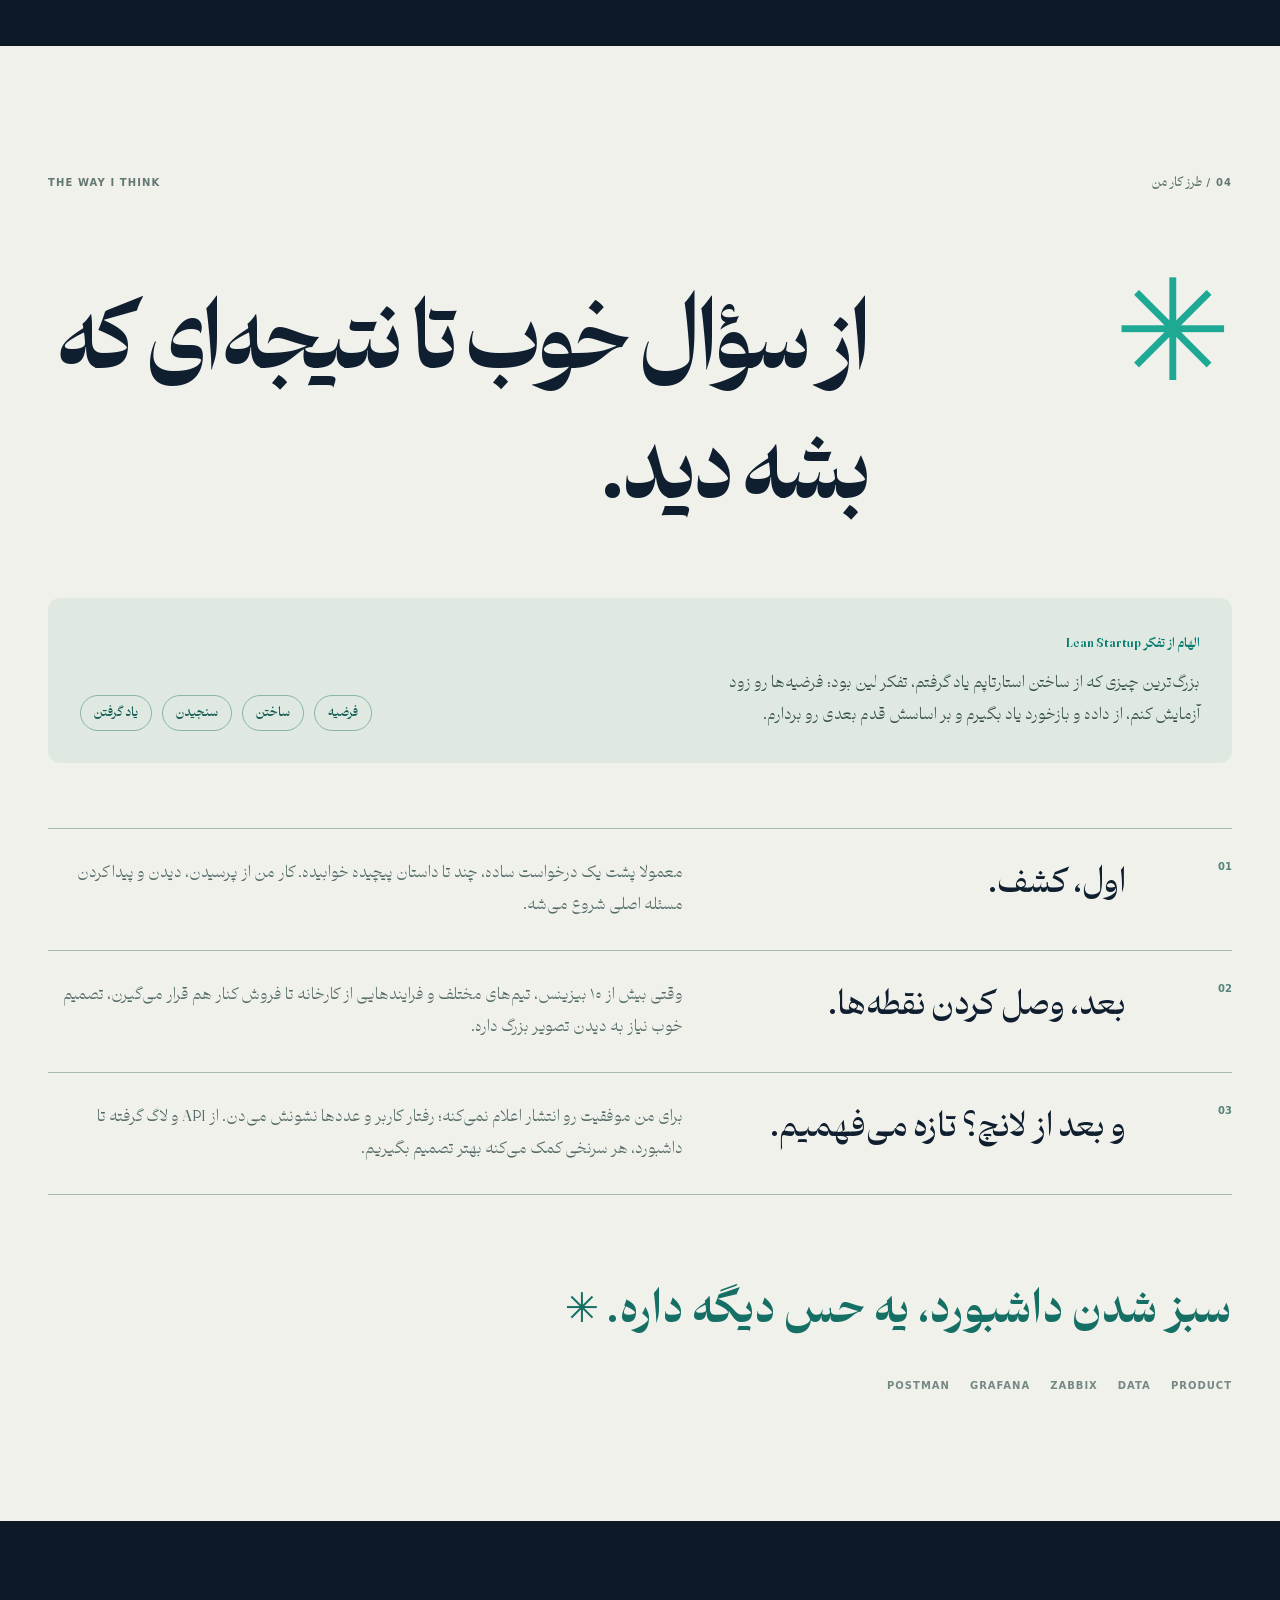
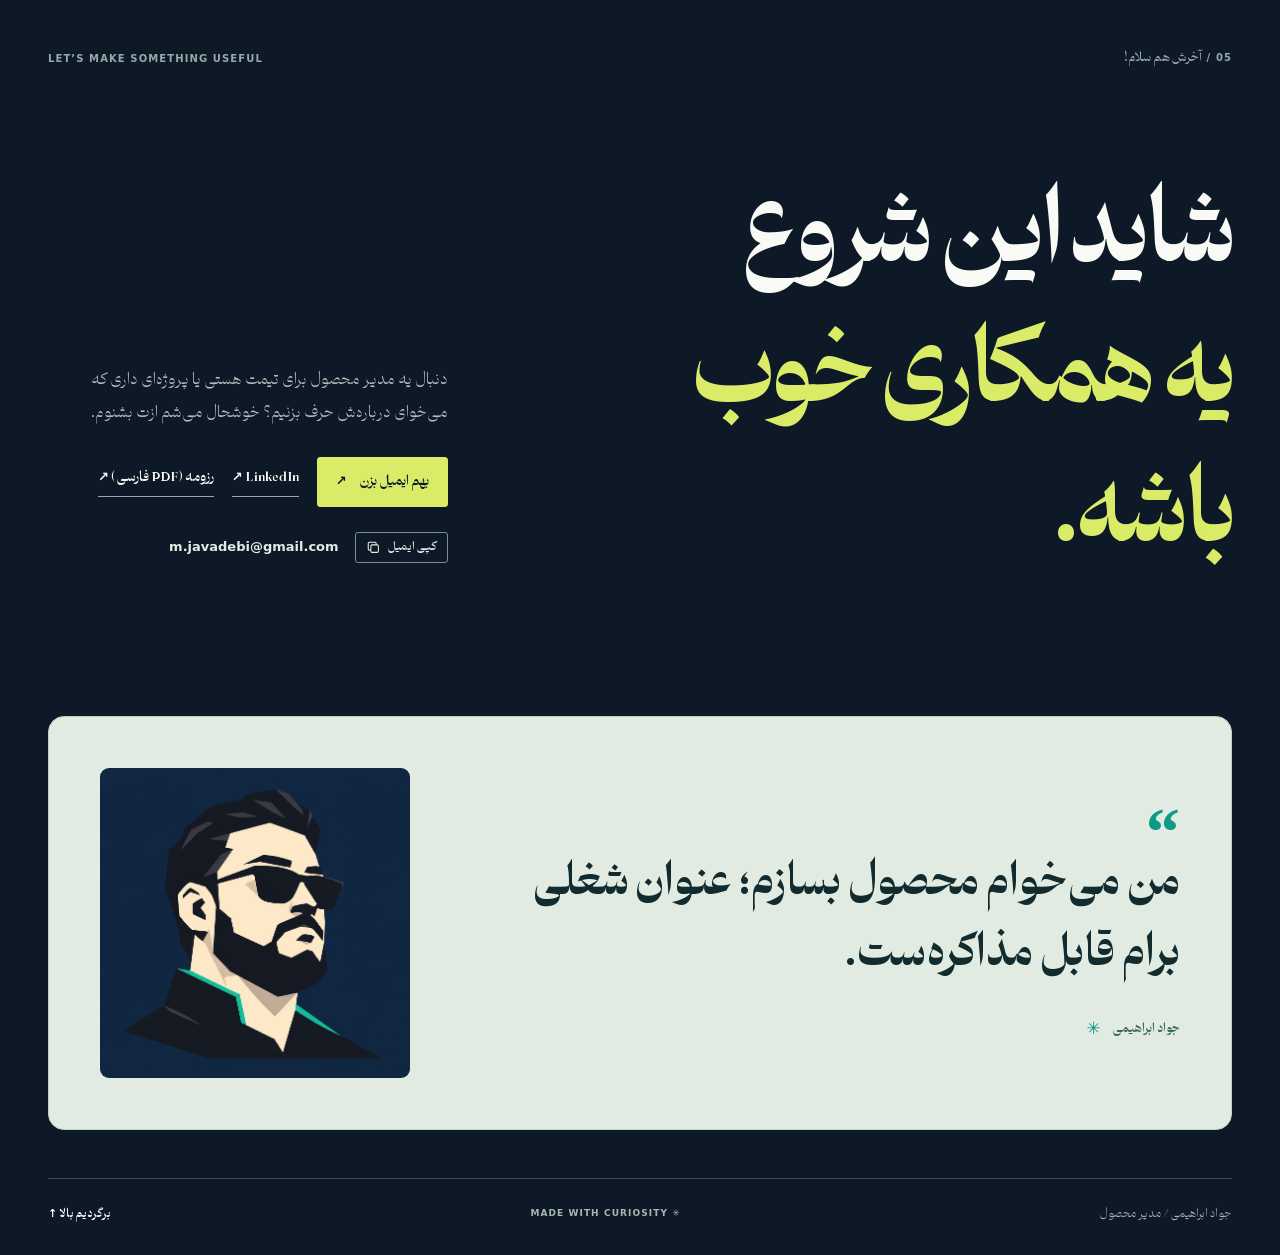
==== commit 6e5e1bb4: "Add personal quote and copyable contact email" ====
--- a/index.html
+++ b/index.html
@@ -96,9 +96,9 @@
     <article class="case reveal" id="kourosh-case"><a class="case-cover cover-kourosh" href="#kourosh-story" aria-label="مشاهده پروژه کوروش موتور" data-i18n-aria="kouroshAria"><div class="cover-no">05 / 05</div><img class="kourosh-first" src="./assets/portfolio-v3/kourosh-corporate.webp" alt="نمای وب‌سایت شرکتی کوروش موتور" data-i18n-alt="kouroshAlt" loading="lazy"><img class="kourosh-second" src="./assets/portfolio-v3/kourosh-shop.webp" alt="نمای فروشگاه کوروش موتور" data-i18n-alt="kouroshShopAlt" loading="lazy"><div class="cover-label" dir="ltr">KOUROSH MOTOR / DIGITAL</div><span class="pointer-bubble" aria-hidden="true">↗</span></a><div class="case-title"><div><span class="case-meta">05 / BUILD VS BUY</span><h3 data-i18n="kouroshTitle">کوروش موتور</h3></div><span class="case-arrow" aria-hidden="true">↗</span></div><div id="kourosh-story" class="small-story"><p data-i18n="kouroshBody">نیاز این پروژه به اندازه‌ای پیچیده نبود که توسعه اختصاصی و صرف منابع تیم توجیه داشته باشه. به‌جای درگیر کردن تیم توسعه با هزینه بیشتر، با یک تامین‌کننده بیرونی و وردپرس راه‌حلی متناسب با نیاز ساختیم.</p></div></article></div>
   </section>
 
-  <section class="approach section" id="approach" aria-labelledby="approach-title"><div class="shell"><div class="section-top reveal"><span>04 / <span data-i18n="approachLabel">طرز کار من</span></span><span dir="ltr">THE WAY I THINK</span></div><div class="approach-heading reveal"><span class="approach-star">✳</span><h2 id="approach-title" data-i18n="approachTitle">از سؤال خوب تا نتیجه‌ای که بشه دید.</h2></div><div class="lean-framework reveal"><div><span class="lean-label" data-i18n="leanLabel">الهام از تفکر Lean Startup</span><p data-i18n="leanBody">دوست دارم فرضیه‌ها رو زود به آزمون برسونم، با داده و بازخورد یاد بگیرم و تصمیم بعدی رو روی چیزی بذارم که واقعا کار می‌کنه.</p></div><ol class="lean-steps"><li data-i18n="leanHypothesis">فرضیه</li><li data-i18n="leanBuild">ساختن</li><li data-i18n="leanMeasure">سنجیدن</li><li data-i18n="leanLearn">یاد گرفتن</li></ol></div><div class="approach-list"><div class="approach-row reveal"><span>01</span><h3 data-i18n="approach1Title">اول، کشف.</h3><p data-i18n="approach1Body">معمولا پشت یک درخواست ساده، چند تا داستان پیچیده خوابیده. کار من از پرسیدن، دیدن و پیدا کردن مسئله اصلی شروع می‌شه.</p></div><div class="approach-row reveal"><span>02</span><h3 data-i18n="approach2Title">بعد، وصل کردن نقطه‌ها.</h3><p data-i18n="approach2Body">وقتی بیش از ۱۰ بیزینس، تیم‌های مختلف و فرایندهایی از کارخانه تا فروش کنار هم قرار می‌گیرن، تصمیم خوب نیاز به دیدن تصویر بزرگ داره.</p></div><div class="approach-row reveal"><span>03</span><h3 data-i18n="approach3Title">و بعد از لانچ؟ تازه می‌فهمیم.</h3><p data-i18n="approach3Body">برای من موفقیت رو انتشار اعلام نمی‌کنه؛ رفتار کاربر و عددها نشونش می‌دن. از API و لاگ گرفته تا داشبورد، هر سرنخی کمک می‌کنه بهتر تصمیم بگیریم.</p></div></div><p class="approach-punch reveal" data-i18n="punch">سبز شدن داشبورد، یه حس دیگه داره. <span>✳</span></p><div class="tool-line reveal"><span>POSTMAN</span><span>GRAFANA</span><span>ZABBIX</span><span>DATA</span><span>PRODUCT</span></div></div></section>
+  <section class="approach section" id="approach" aria-labelledby="approach-title"><div class="shell"><div class="section-top reveal"><span>04 / <span data-i18n="approachLabel">طرز کار من</span></span><span dir="ltr">THE WAY I THINK</span></div><div class="approach-heading reveal"><span class="approach-star">✳</span><h2 id="approach-title" data-i18n="approachTitle">از سؤال خوب تا نتیجه‌ای که بشه دید.</h2></div><div class="lean-framework reveal"><div><span class="lean-label" data-i18n="leanLabel">الهام از تفکر Lean Startup</span><p data-i18n="leanBody">بزرگ‌ترین چیزی که از ساختن استارتاپم یاد گرفتم، تفکر لین بود: فرضیه‌ها رو زود آزمایش کنم، از داده و بازخورد یاد بگیرم و بر اساسش قدم بعدی رو بردارم.</p></div><ol class="lean-steps"><li data-i18n="leanHypothesis">فرضیه</li><li data-i18n="leanBuild">ساختن</li><li data-i18n="leanMeasure">سنجیدن</li><li data-i18n="leanLearn">یاد گرفتن</li></ol></div><div class="approach-list"><div class="approach-row reveal"><span>01</span><h3 data-i18n="approach1Title">اول، کشف.</h3><p data-i18n="approach1Body">معمولا پشت یک درخواست ساده، چند تا داستان پیچیده خوابیده. کار من از پرسیدن، دیدن و پیدا کردن مسئله اصلی شروع می‌شه.</p></div><div class="approach-row reveal"><span>02</span><h3 data-i18n="approach2Title">بعد، وصل کردن نقطه‌ها.</h3><p data-i18n="approach2Body">وقتی بیش از ۱۰ بیزینس، تیم‌های مختلف و فرایندهایی از کارخانه تا فروش کنار هم قرار می‌گیرن، تصمیم خوب نیاز به دیدن تصویر بزرگ داره.</p></div><div class="approach-row reveal"><span>03</span><h3 data-i18n="approach3Title">و بعد از لانچ؟ تازه می‌فهمیم.</h3><p data-i18n="approach3Body">برای من موفقیت رو انتشار اعلام نمی‌کنه؛ رفتار کاربر و عددها نشونش می‌دن. از API و لاگ گرفته تا داشبورد، هر سرنخی کمک می‌کنه بهتر تصمیم بگیریم.</p></div></div><p class="approach-punch reveal" data-i18n="punch">سبز شدن داشبورد، یه حس دیگه داره. <span>✳</span></p><div class="tool-line reveal"><span>POSTMAN</span><span>GRAFANA</span><span>ZABBIX</span><span>DATA</span><span>PRODUCT</span></div></div></section>
 
-  <section class="contact section shell" id="contact" aria-labelledby="contact-title"><div class="section-top reveal"><span>05 / <span data-i18n="contactLabel">آخرش هم سلام!</span></span><span dir="ltr">LET’S MAKE SOMETHING USEFUL</span></div><div class="contact-grid reveal"><h2 id="contact-title"><span data-i18n="contactTitle1">شاید این شروع</span><br><em data-i18n="contactTitle2">یه همکاری خوب باشه.</em></h2><div><p data-i18n="contactBody">دنبال یه مدیر محصول برای تیمت هستی یا پروژه‌ای داری که می‌خوای درباره‌ش حرف بزنیم؟ خوشحال می‌شم ازت بشنوم.</p><div class="contact-links"><a href="mailto:javad138212@gmail.com"><span data-i18n="contactMail">بهم ایمیل بزن</span> ↗</a><a href="https://www.linkedin.com/in/javad-ebrahimi-b08b9a247" target="_blank" rel="noopener noreferrer">LinkedIn ↗</a><a href="./assets/portfolio-v3/javad-cv-fa.pdf" target="_blank" rel="noopener noreferrer"><span data-i18n="cvFull">رزومه (PDF فارسی)</span> ↗</a></div></div></div><div class="footer-brand" aria-hidden="true"><img src="./assets/images/brand-light.png" alt="" width="286" height="320" loading="lazy"></div><div class="footer-bottom"><span data-i18n="footerName">جواد ابراهیمی / مدیر محصول</span><span dir="ltr">MADE WITH CURIOSITY ✳</span><a href="#top"><span data-i18n="backTop">برگردیم بالا</span> ↑</a></div></section>
+  <section class="contact section shell" id="contact" aria-labelledby="contact-title"><div class="section-top reveal"><span>05 / <span data-i18n="contactLabel">آخرش هم سلام!</span></span><span dir="ltr">LET’S MAKE SOMETHING USEFUL</span></div><div class="contact-grid reveal"><h2 id="contact-title"><span data-i18n="contactTitle1">شاید این شروع</span><br><em data-i18n="contactTitle2">یه همکاری خوب باشه.</em></h2><div><p data-i18n="contactBody">دنبال یه مدیر محصول برای تیمت هستی یا پروژه‌ای داری که می‌خوای درباره‌ش حرف بزنیم؟ خوشحال می‌شم ازت بشنوم.</p><div class="contact-links"><a href="mailto:m.javadebi@gmail.com"><span data-i18n="contactMail">بهم ایمیل بزن</span> ↗</a><a href="https://www.linkedin.com/in/javad-ebrahimi-b08b9a247" target="_blank" rel="noopener noreferrer">LinkedIn ↗</a><a href="./assets/portfolio-v3/javad-cv-fa.pdf" target="_blank" rel="noopener noreferrer"><span data-i18n="cvFull">رزومه (PDF فارسی)</span> ↗</a></div><div class="contact-email" dir="ltr"><span class="email-address" id="email-address">m.javadebi@gmail.com</span><button class="copy-email" id="copy-email" type="button" aria-label="کپی کردن آدرس ایمیل" data-i18n-aria="copyEmailAria"><svg viewBox="0 0 20 20" fill="none" aria-hidden="true"><rect x="6.5" y="6.5" width="10" height="10" rx="1.5" stroke="currentColor" stroke-width="1.4"/><path d="M13.5 6V4.5A1.5 1.5 0 0 0 12 3H4.5A1.5 1.5 0 0 0 3 4.5V12A1.5 1.5 0 0 0 4.5 13.5H6" stroke="currentColor" stroke-width="1.4"/></svg><span data-i18n="copyEmail">کپی ایمیل</span></button></div><p class="email-copy-status" id="email-copy-status" role="status" aria-live="polite"></p></div></div><figure class="quote-card reveal"><div class="quote-portrait"><img src="./assets/portfolio-v3/javad-quote.png" alt="تصویرسازی چهره جواد ابراهیمی" data-i18n-alt="quotePortraitAlt" width="1254" height="1254" loading="lazy"></div><blockquote class="quote-content"><span class="quote-mark" aria-hidden="true">“</span><p data-i18n="personalQuote">من می‌خوام محصول بسازم؛ عنوان شغلی برام قابل مذاکره‌ست.</p><footer><span data-i18n="quoteName">جواد ابراهیمی</span><span aria-hidden="true">✳</span></footer></blockquote></figure><div class="footer-bottom"><span data-i18n="footerName">جواد ابراهیمی / مدیر محصول</span><span dir="ltr">MADE WITH CURIOSITY ✳</span><a href="#top"><span data-i18n="backTop">برگردیم بالا</span> ↑</a></div></section>
 </main>
 </body>
 </html>
--- a/styles.css
+++ b/styles.css
@@ -83,5 +83,10 @@
 
 /* A clear invitation to connect, finished with the original brand mark. */
 .contact-links{align-items:center;row-gap:16px}.contact-links a:first-child{display:inline-flex;align-items:center;gap:12px;min-height:50px;padding:12px 18px;border:1px solid var(--lime);border-radius:3px;background:var(--lime);color:var(--night);transition:background .25s,color .25s,transform .25s}.contact-links a:first-child:hover{background:transparent;color:var(--lime);transform:translateY(-2px)}
-.footer-brand{display:flex;justify-content:center;align-items:center;padding:clamp(85px,11vw,150px) 0 clamp(52px,6vw,80px);border-bottom:1px solid var(--line)}.footer-brand img{display:block;width:clamp(140px,19vw,240px);height:auto}.footer-bottom{margin-top:0;border-top:0}
-@media(max-width:760px){.footer-brand{padding:85px 0 52px}.footer-brand img{width:155px}.contact-links{gap:14px 18px}}
+/* A selectable address, a copy action, and a personal quote. */
+.contact-email{display:flex;flex-wrap:wrap;align-items:center;gap:12px 16px;margin-top:25px;direction:ltr}html[lang=fa] .contact-email{justify-content:flex-end}
+.email-address{color:#e2ede7;font:600 13px/1.5 system-ui,sans-serif;user-select:all;overflow-wrap:anywhere}.copy-email{display:inline-flex;align-items:center;gap:7px;padding:7px 10px;border:1px solid #77938c;border-radius:3px;background:transparent;color:#e3f0e7;font:750 11px/1.4 var(--body);cursor:pointer;transition:color .2s,border-color .2s}.copy-email svg{width:15px;height:15px}.copy-email:hover{color:var(--lime);border-color:var(--lime)}.copy-email:focus-visible{outline:2px solid var(--lime);outline-offset:3px}.no-js .copy-email{display:none}.contact-grid .email-copy-status{min-height:1.7em;margin-top:6px;color:var(--lime);font-size:11px;line-height:1.7}
+.quote-card{display:grid;grid-template-columns:minmax(180px,310px) minmax(0,1fr);align-items:center;gap:clamp(30px,5vw,75px);margin:clamp(85px,10vw,140px) 0 0;padding:clamp(24px,4vw,55px);border:1px solid #bdd1c5;border-radius:16px;background:#e2ebe2;color:#112b2e;direction:ltr}.quote-portrait{width:100%;overflow:hidden;border-radius:9px;aspect-ratio:1}.quote-portrait img{display:block;width:100%;height:100%;object-fit:cover}.quote-content{margin:0;direction:rtl;text-align:right}.quote-mark{display:block;height:38px;color:#0b9b87;font:700 68px/.9 Georgia,serif}.quote-content p{max-width:690px;margin:8px 0 24px;font-family:var(--display);font-size:clamp(26px,3.2vw,46px);font-weight:850;line-height:1.75;letter-spacing:-.025em}.quote-content footer{display:flex;align-items:center;gap:12px;color:#3b6760;font-size:12px;font-weight:800}.quote-content footer span:last-child{color:#099984;font-size:17px}html[lang=en] .quote-content{direction:ltr;text-align:left}html[lang=en] .quote-content p{font-weight:400;line-height:1.16;letter-spacing:-.025em}
+.footer-bottom{margin-top:48px}
+@media(max-width:760px){.contact-links{gap:14px 18px}.quote-card{margin-top:85px;grid-template-columns:112px minmax(0,1fr);gap:20px;padding:19px;border-radius:12px}.quote-portrait{border-radius:7px}.quote-mark{height:25px;font-size:48px}.quote-content p{font-size:22px;line-height:1.7;margin:8px 0 16px}.quote-content footer{font-size:10px}.footer-bottom{margin-top:35px}}
+@media(max-width:380px){.quote-card{grid-template-columns:100px minmax(0,1fr);gap:14px;padding:15px}.quote-content p{font-size:20px}.email-address{font-size:12px}}
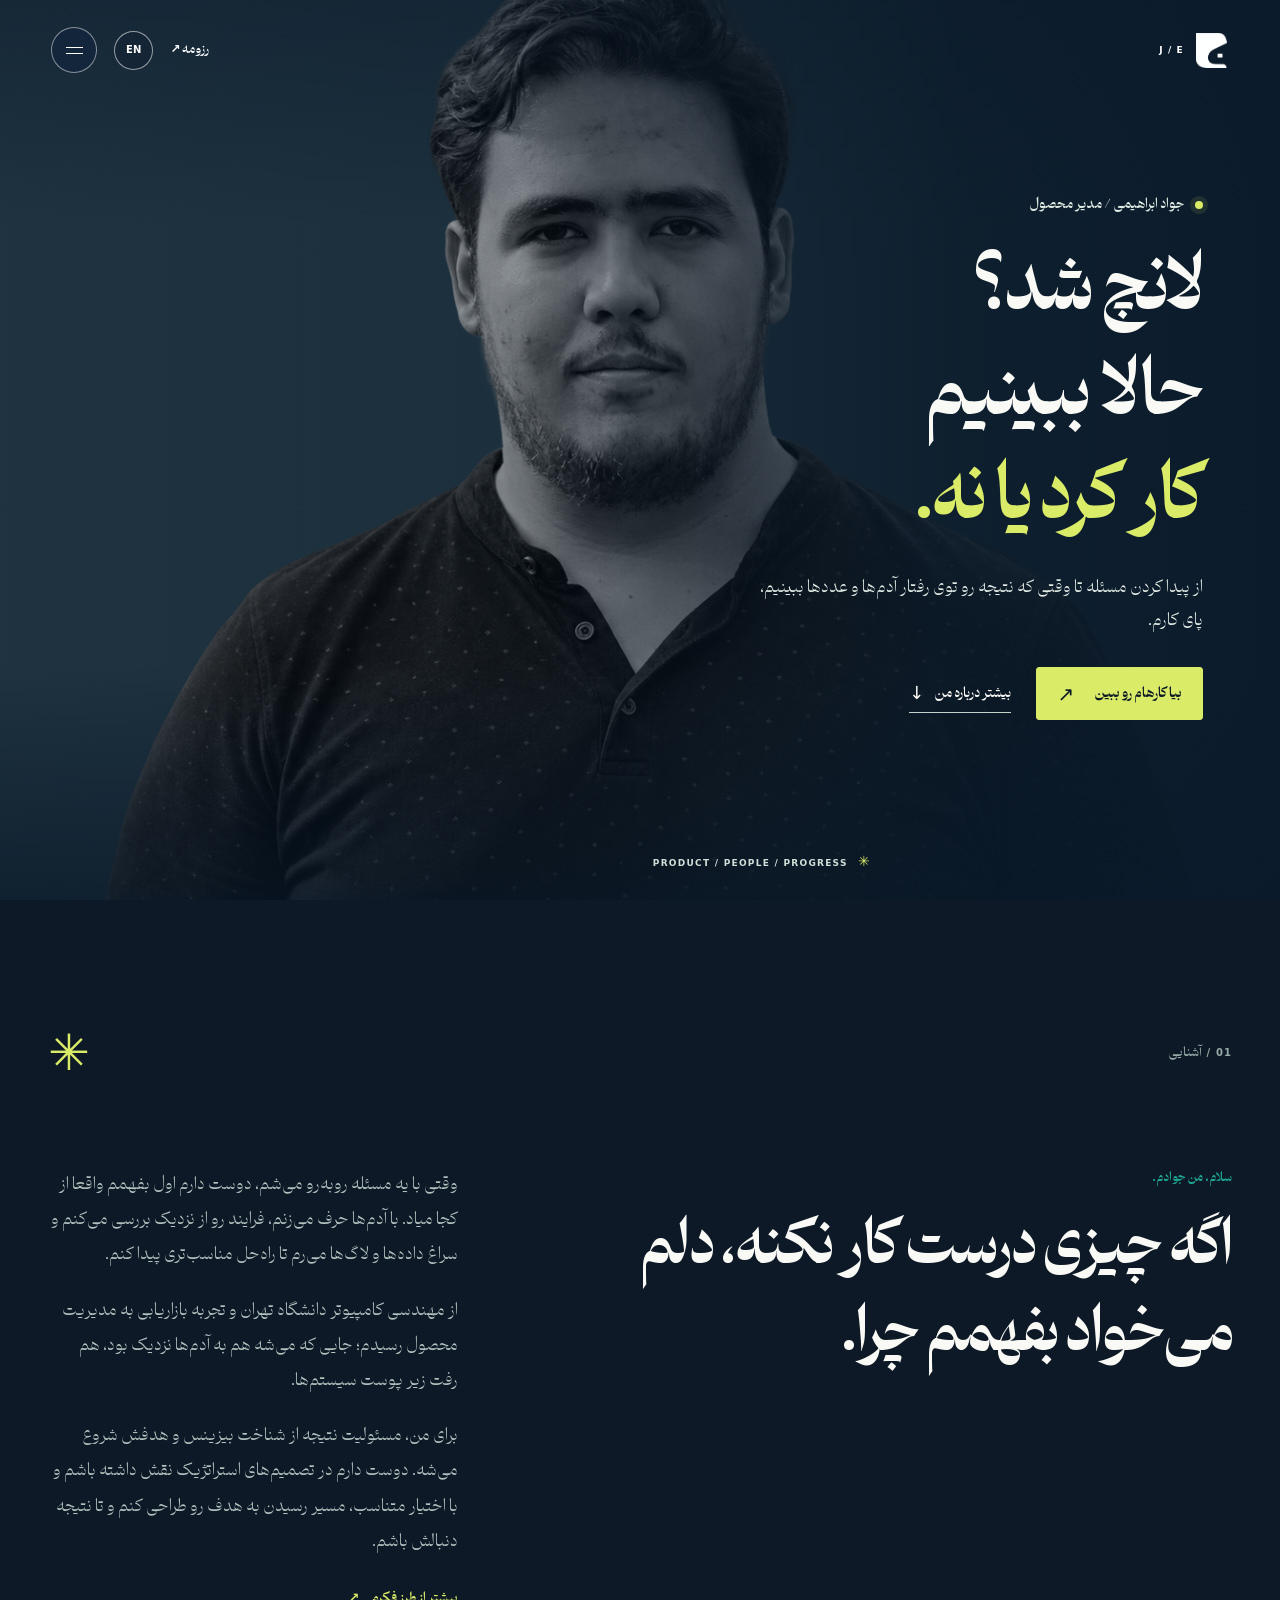
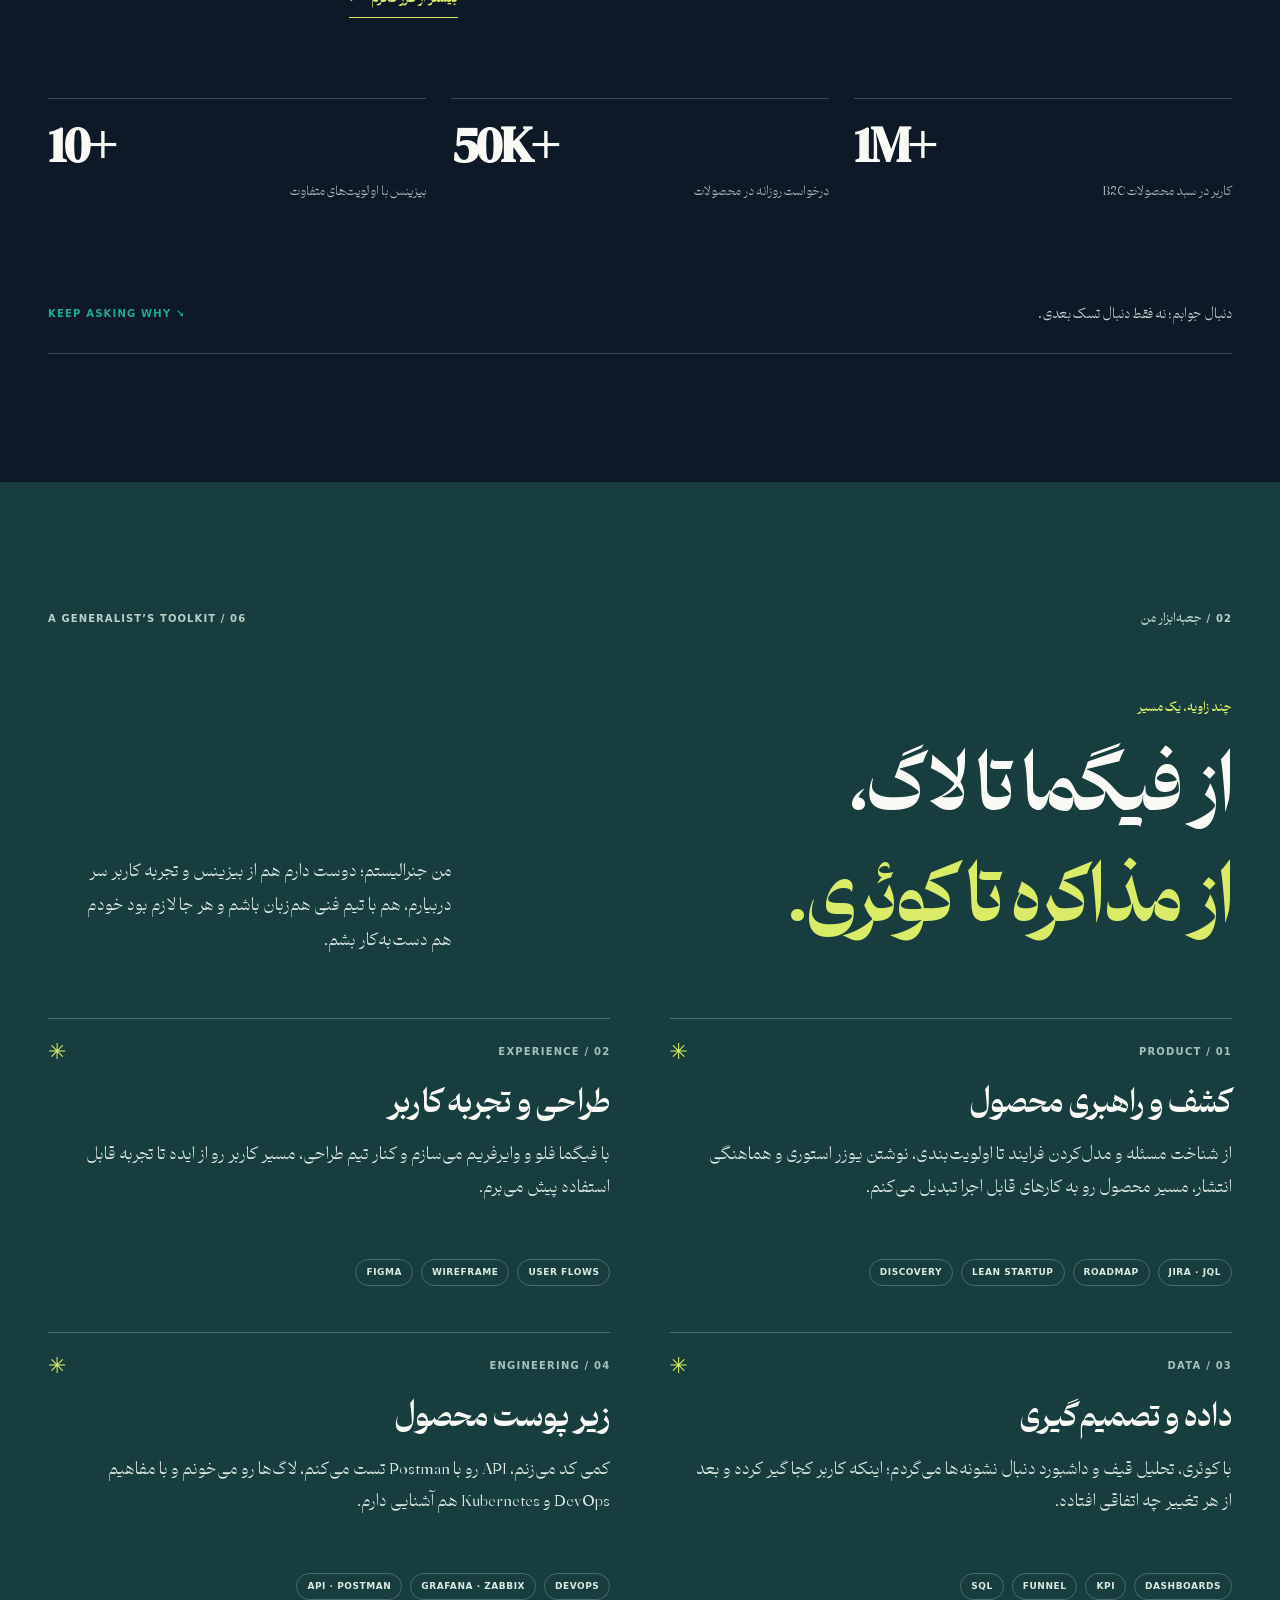
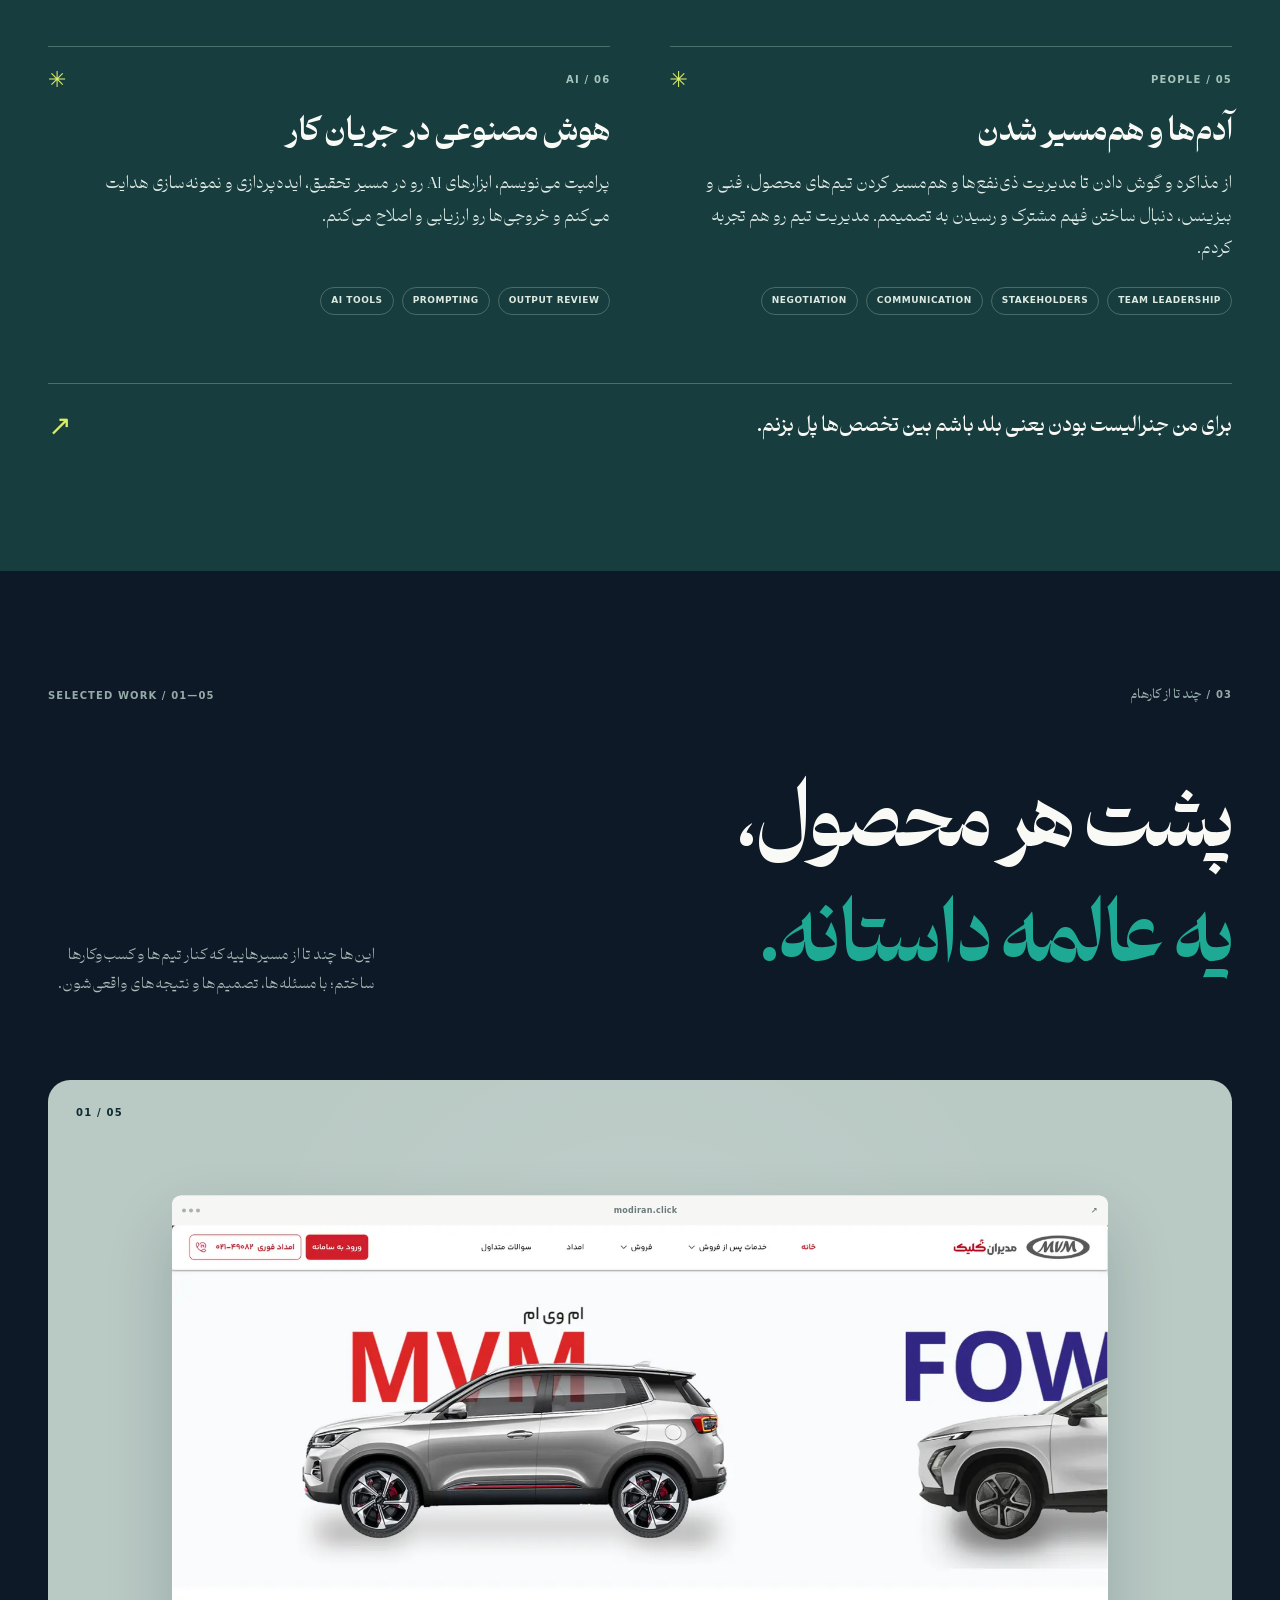
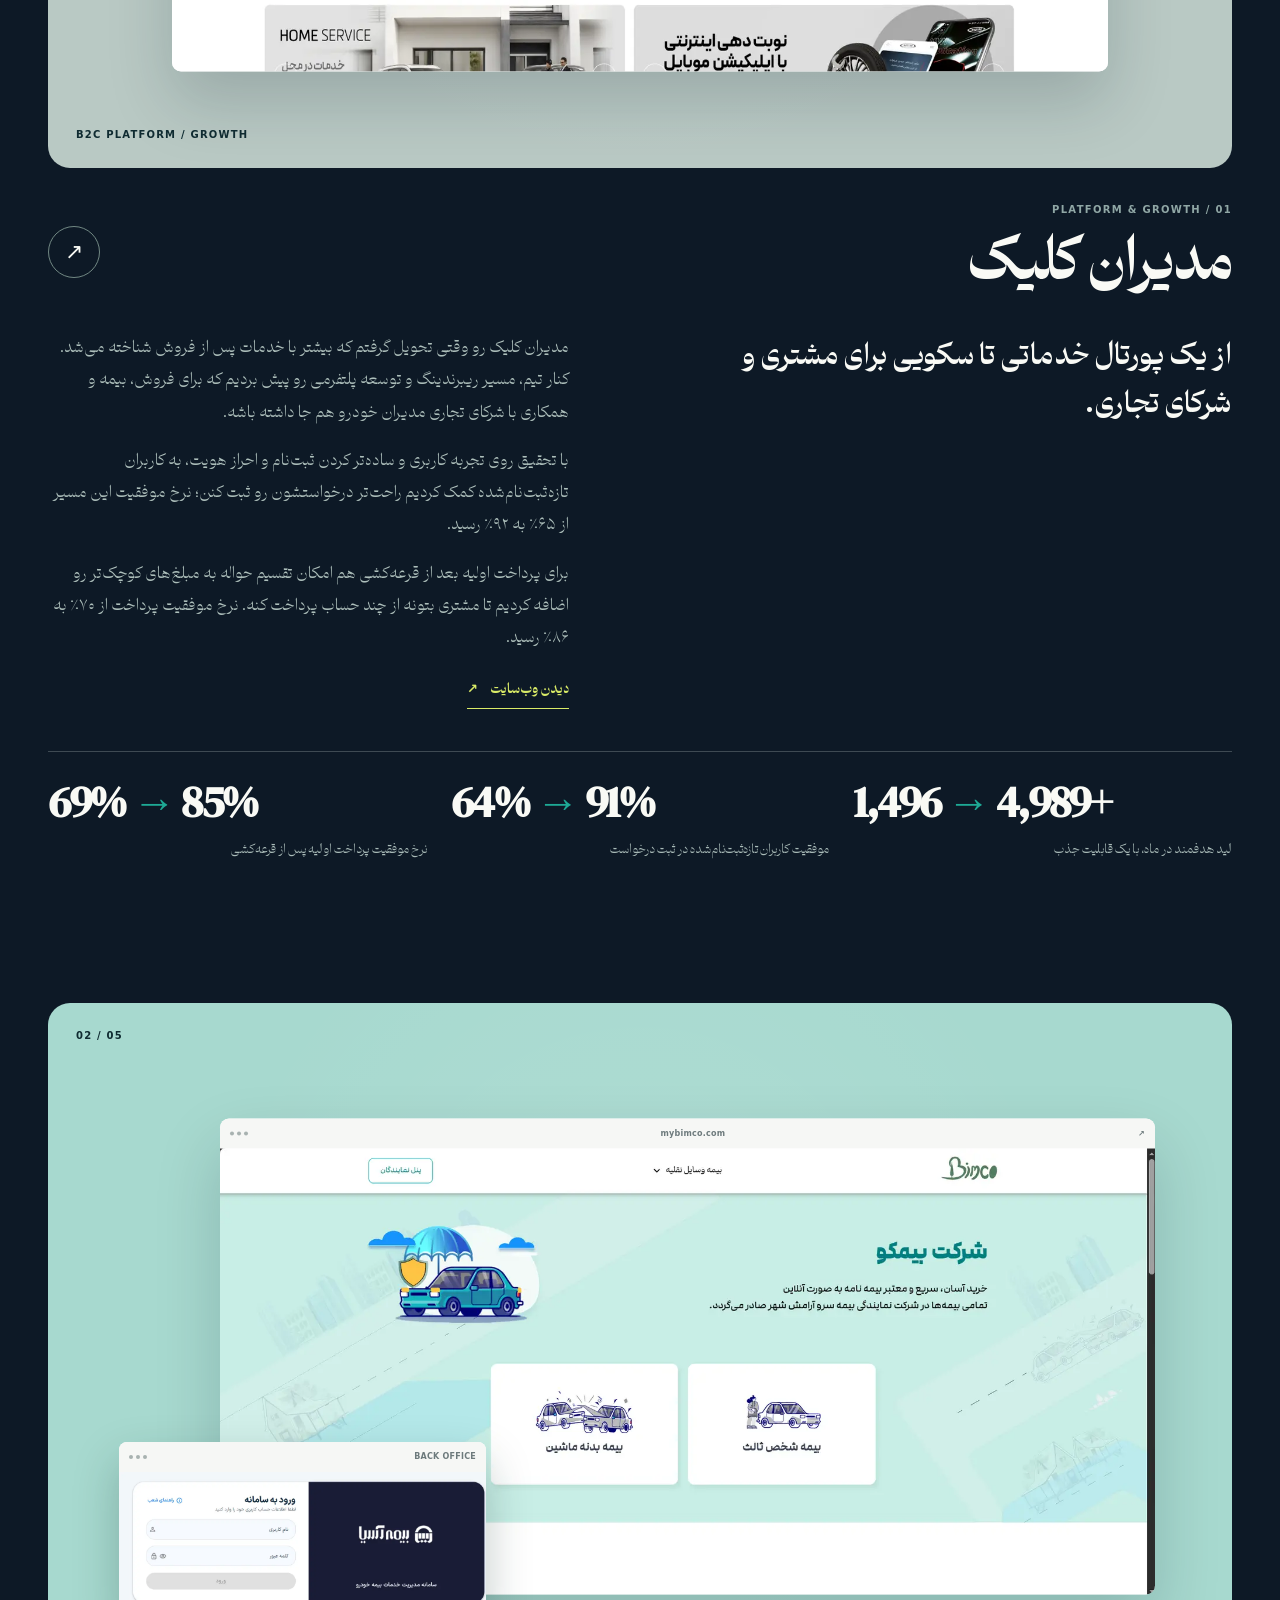
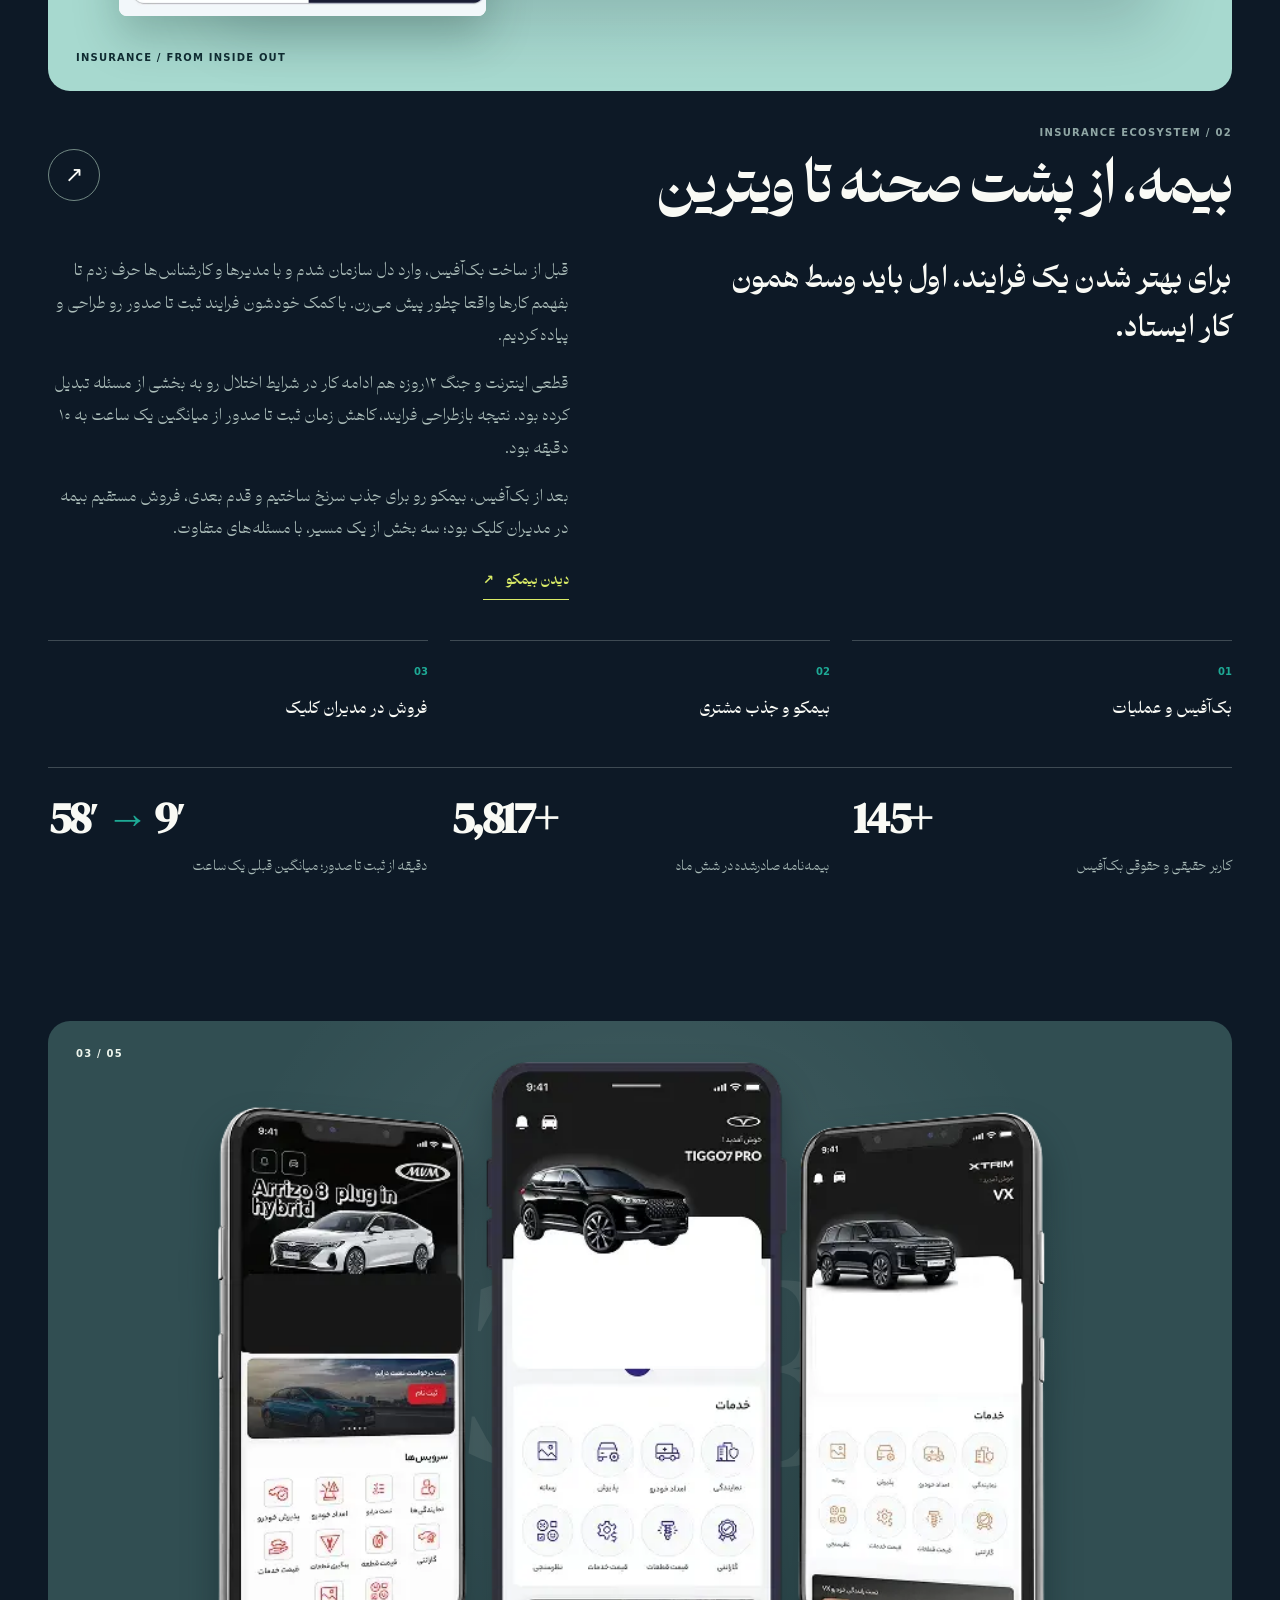
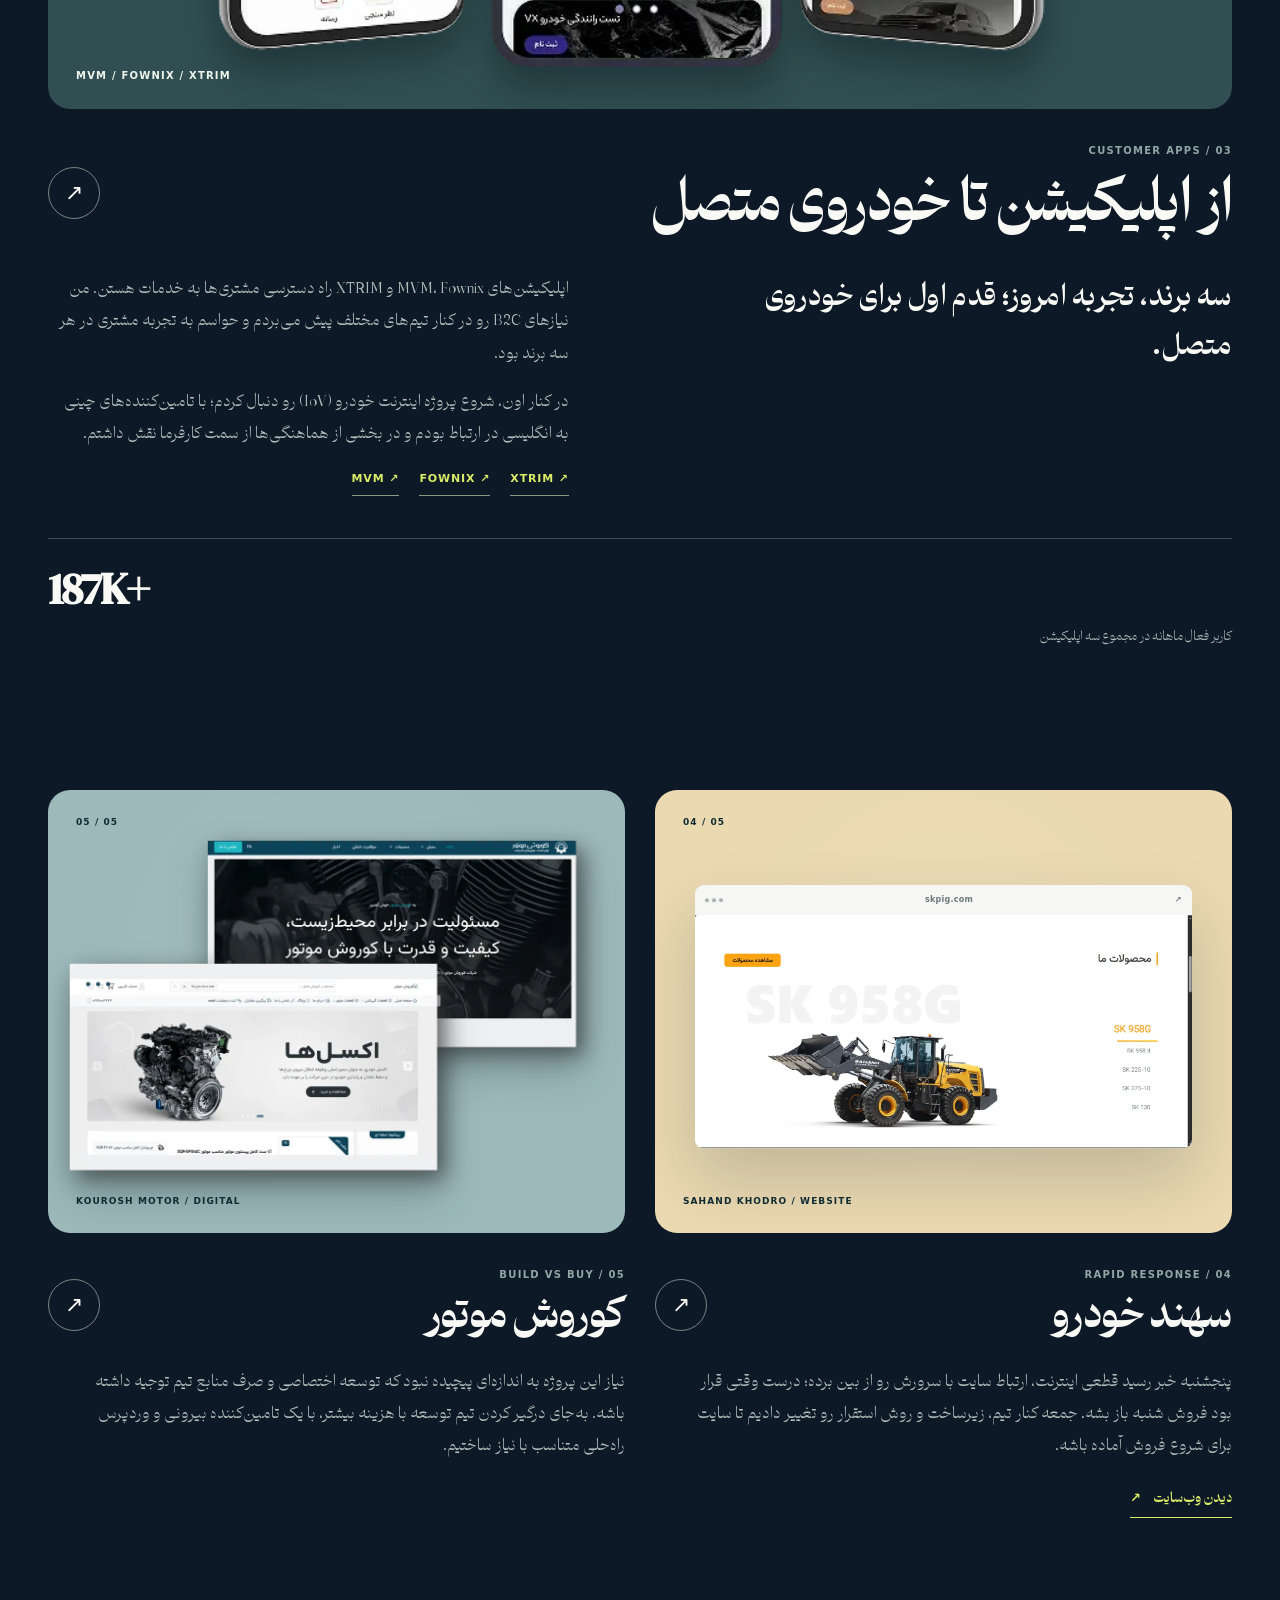
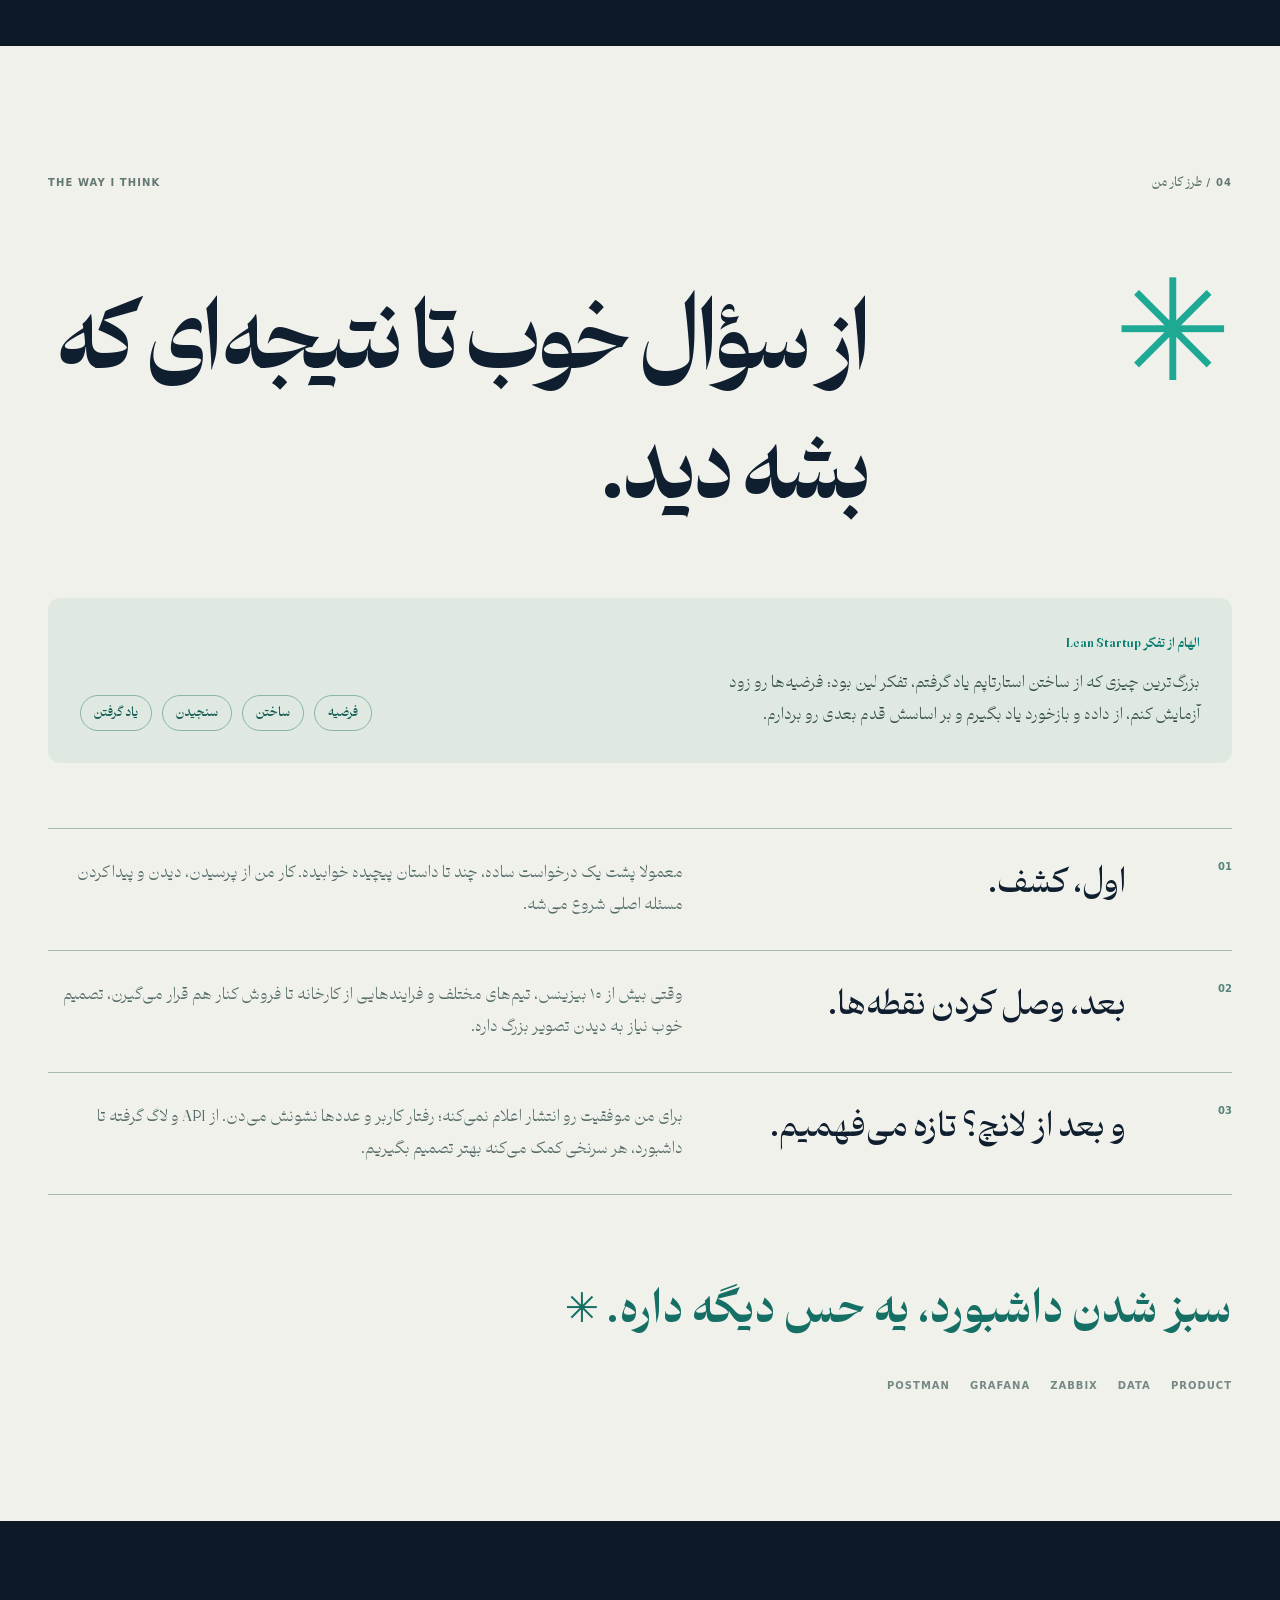
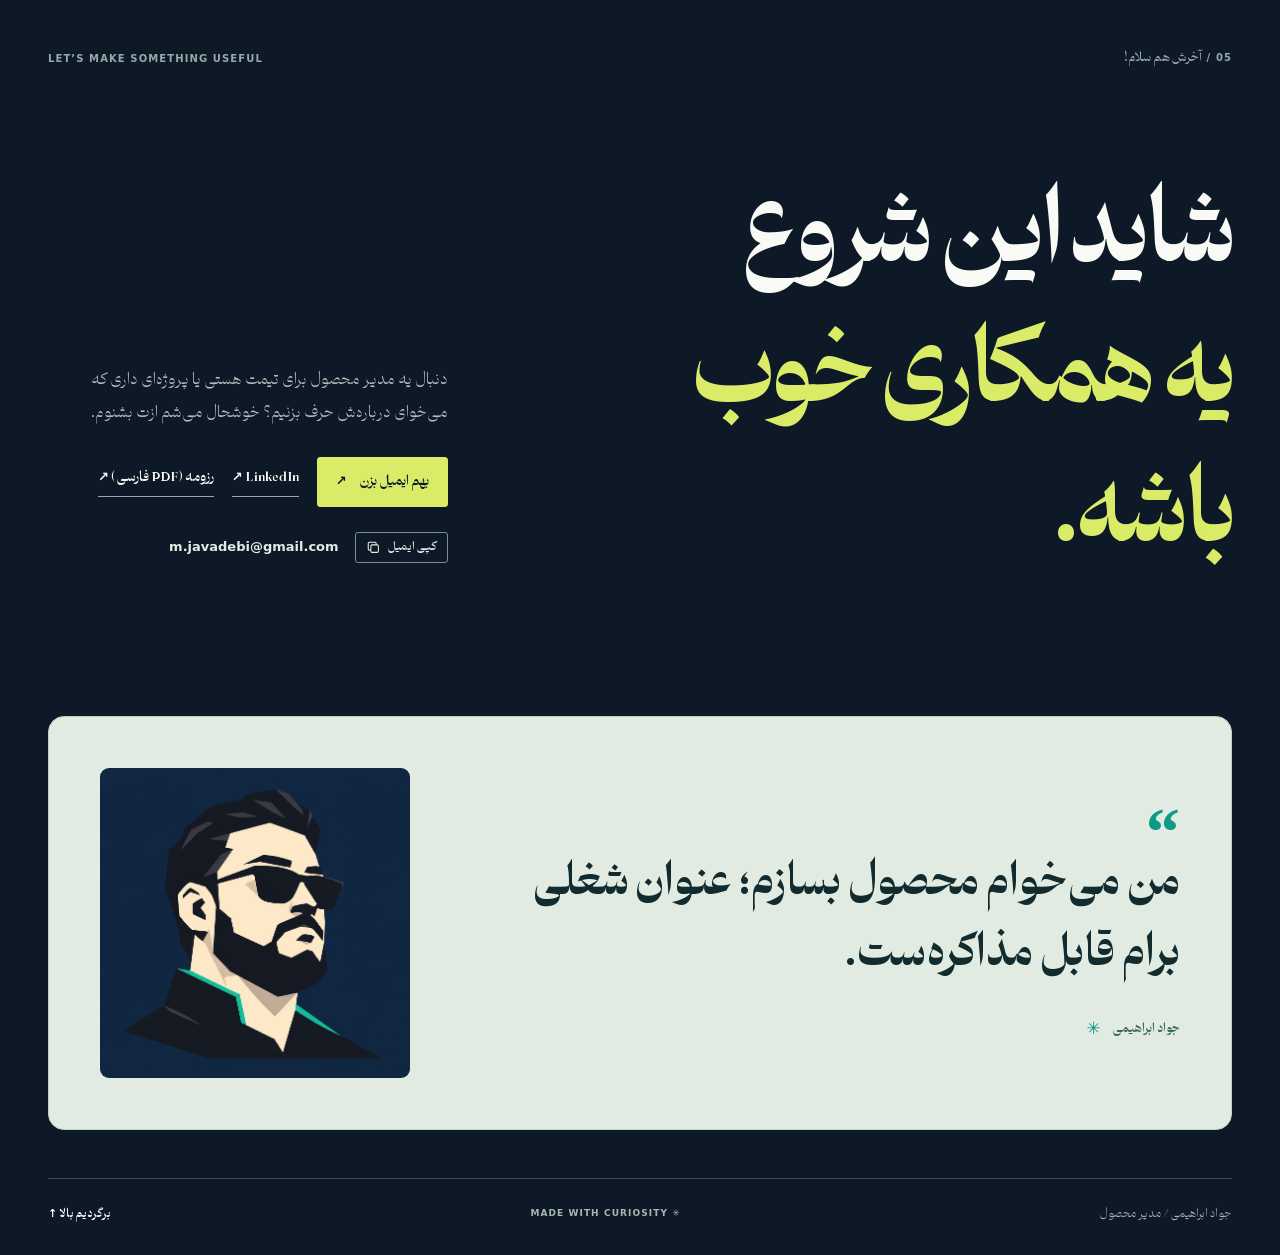
==== commit bc1c3587: "Update photo" ====
--- a/index.html
+++ b/index.html
@@ -10,7 +10,7 @@
   <meta property="og:description" content="محصول، آدم‌ها و کمی کنجکاویِ بی‌پایان.">
   <link rel="icon" type="image/png" href="./assets/images/brand-dark.png">
   <link rel="preload" href="./assets/fonts/Doran-VF.ttf" as="font" type="font/ttf" crossorigin>
-  <link rel="preload" href="./assets/portfolio-v3/javad-hero.jpg" as="image" fetchpriority="high">
+  <link rel="preload" href="./assets/portfolio-v3/javad-hero.png" as="image" fetchpriority="high">
   <link rel="stylesheet" href="./styles.css">
   <title>جواد ابراهیمی — مدیر محصول</title>
   <script>document.documentElement.classList.replace('no-js','js');</script>
@@ -38,7 +38,7 @@
       <div class="hero-actions"><a class="hero-primary" href="#work"><span data-i18n="heroPrimary">بیا کارهام رو ببین</span><span aria-hidden="true">↗</span></a><a class="hero-secondary" href="#about"><span data-i18n="heroSecondary">بیشتر درباره من</span><span aria-hidden="true">↓</span></a></div>
       <p class="hero-signature" dir="ltr">PRODUCT / PEOPLE / PROGRESS <span>✳</span></p>
     </div>
-    <div class="hero-portrait"><img src="./assets/portfolio-v3/javad-hero.jpg" alt="پرتره جواد ابراهیمی" data-i18n-alt="heroPhotoAlt" fetchpriority="high" width="1080" height="700"></div>
+    <div class="hero-portrait"><img src="./assets/portfolio-v3/javad-hero.png" alt="پرتره جواد ابراهیمی" data-i18n-alt="heroPhotoAlt" fetchpriority="high" width="1080" height="700"></div>
   </section>
 
   <section class="intro section shell" id="about" aria-labelledby="intro-title">
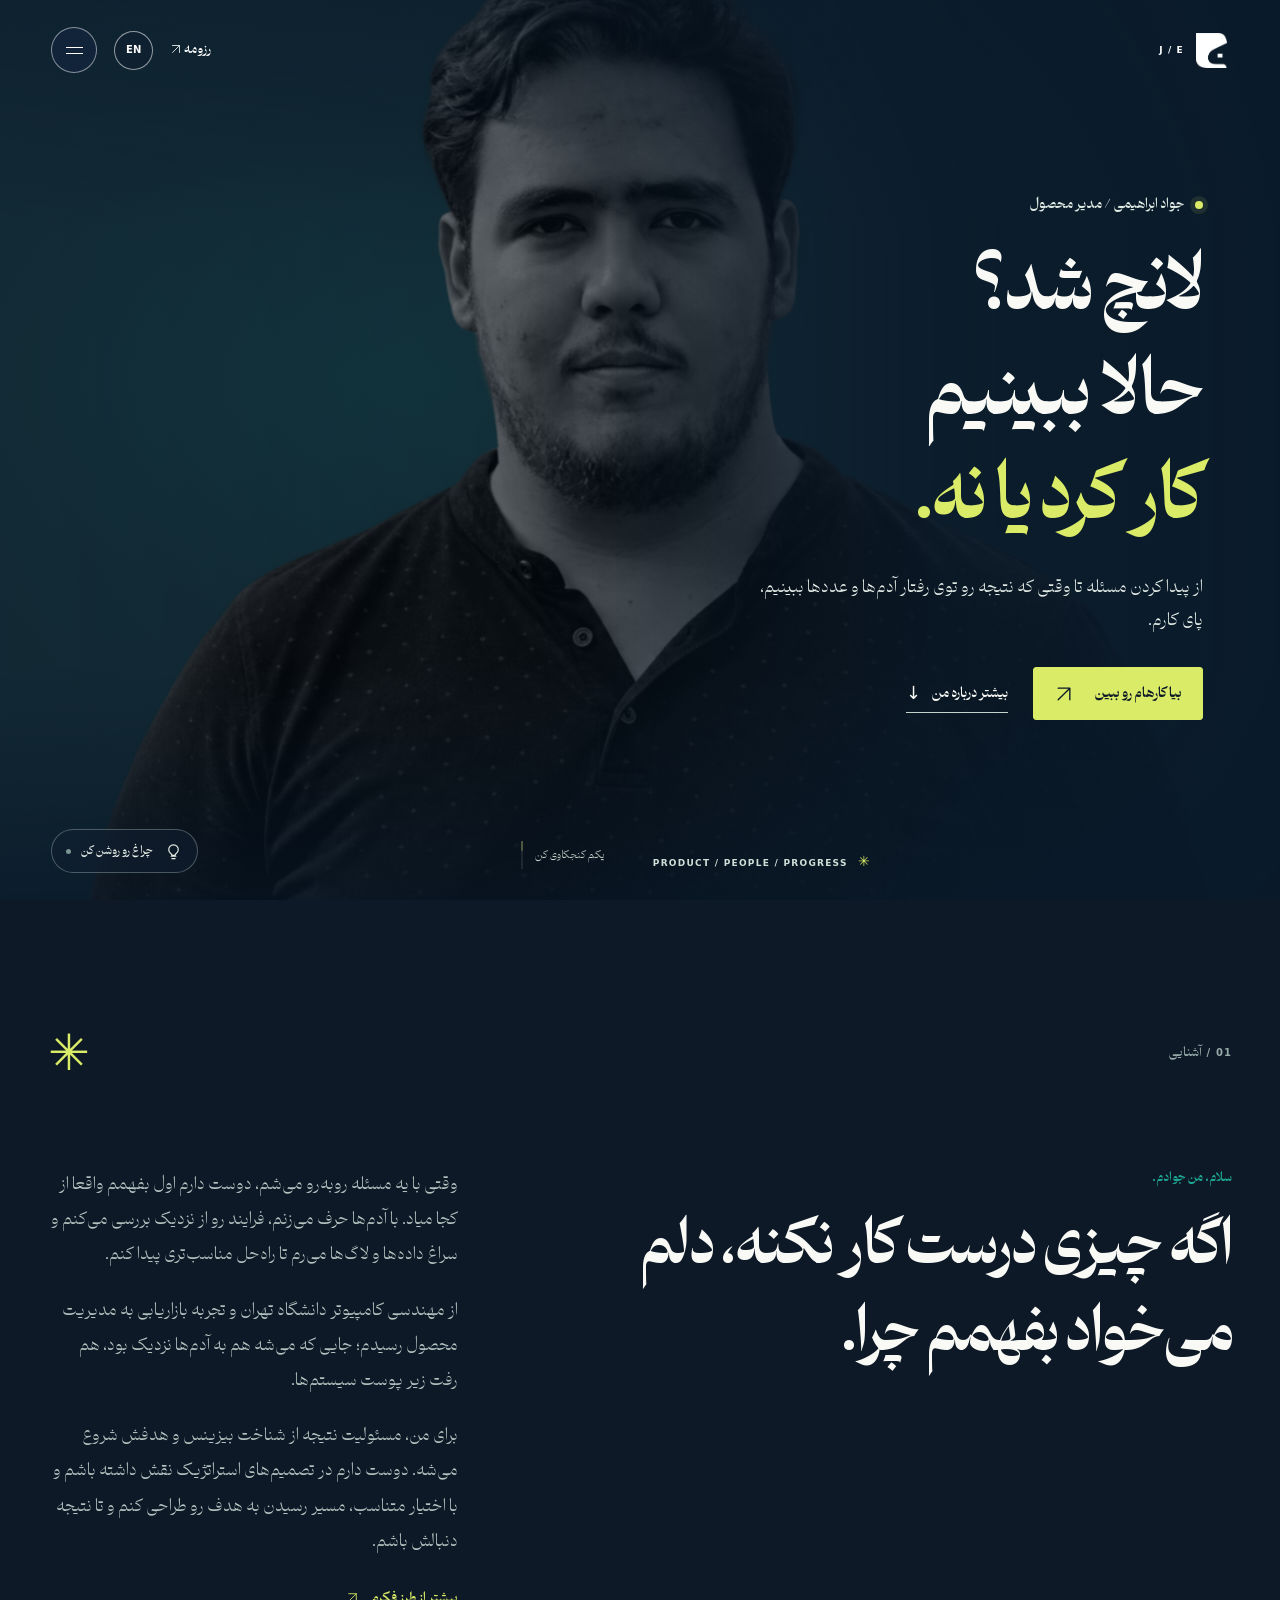
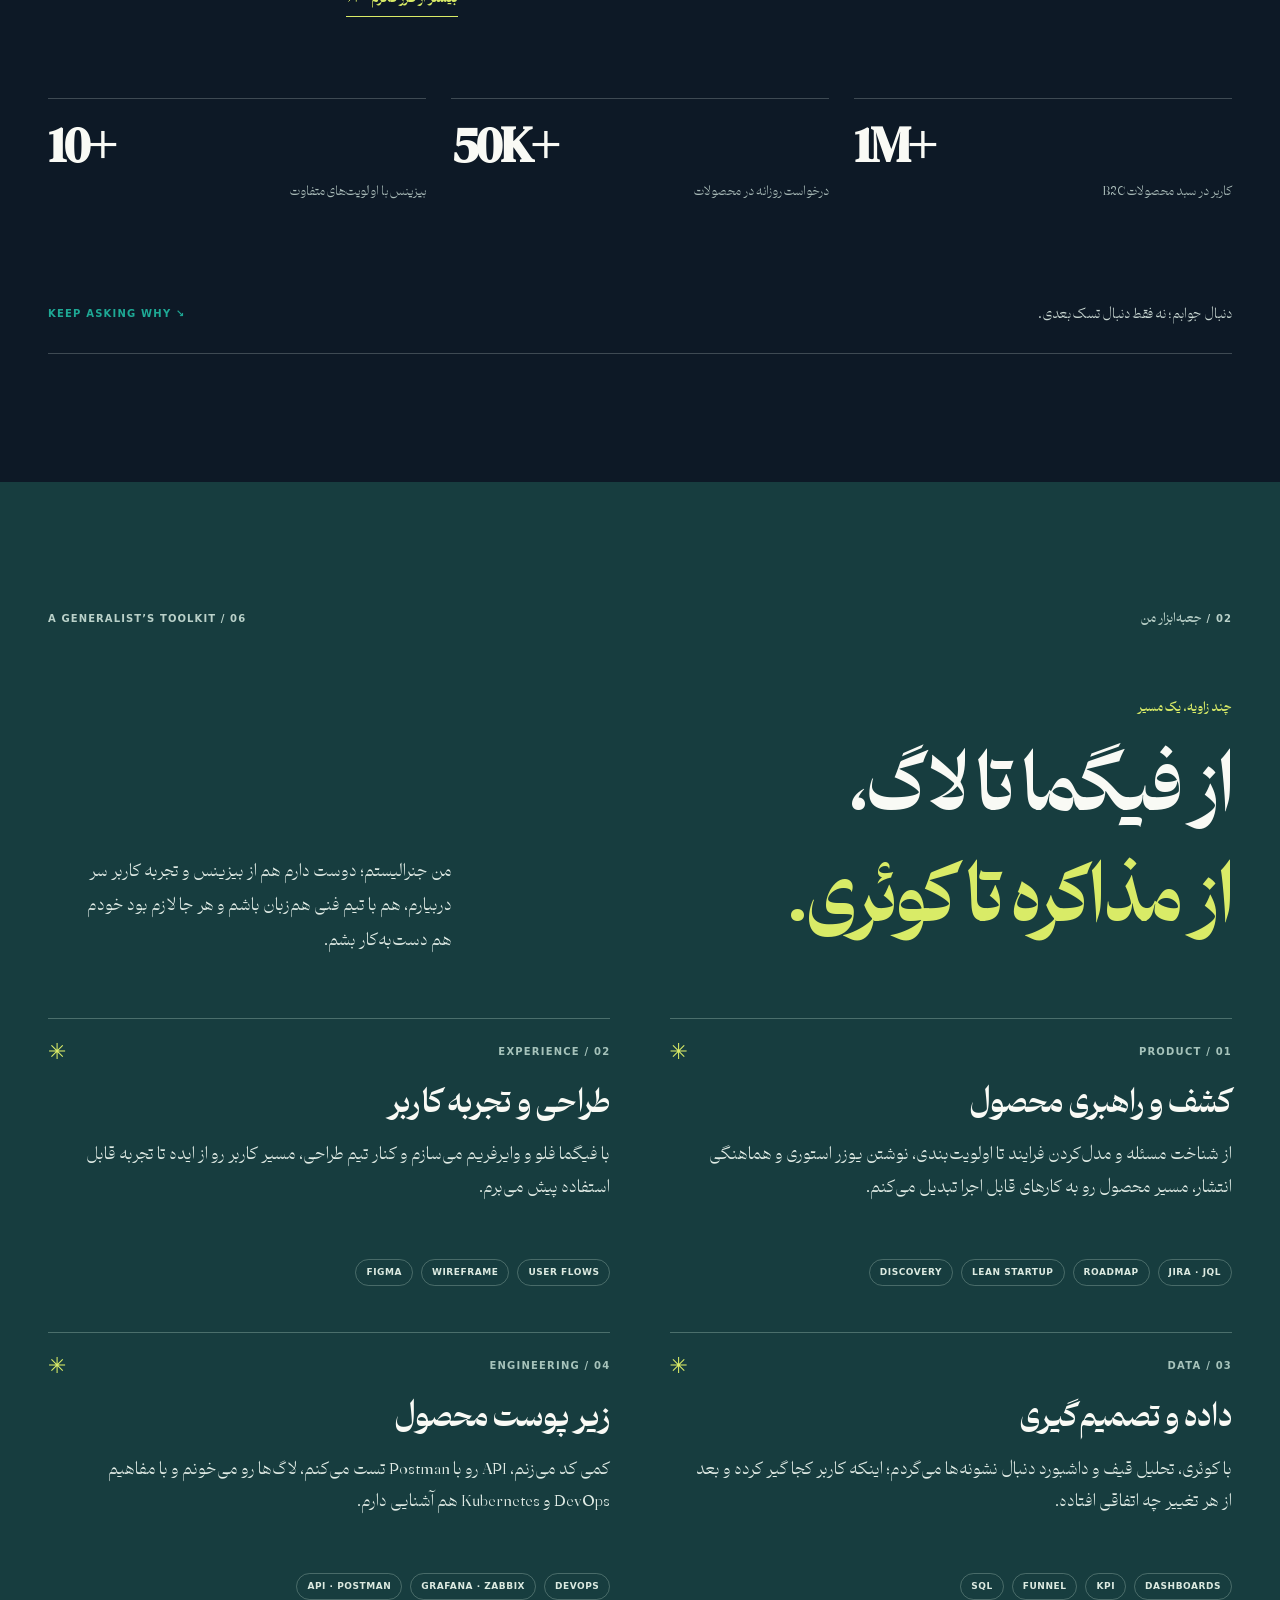
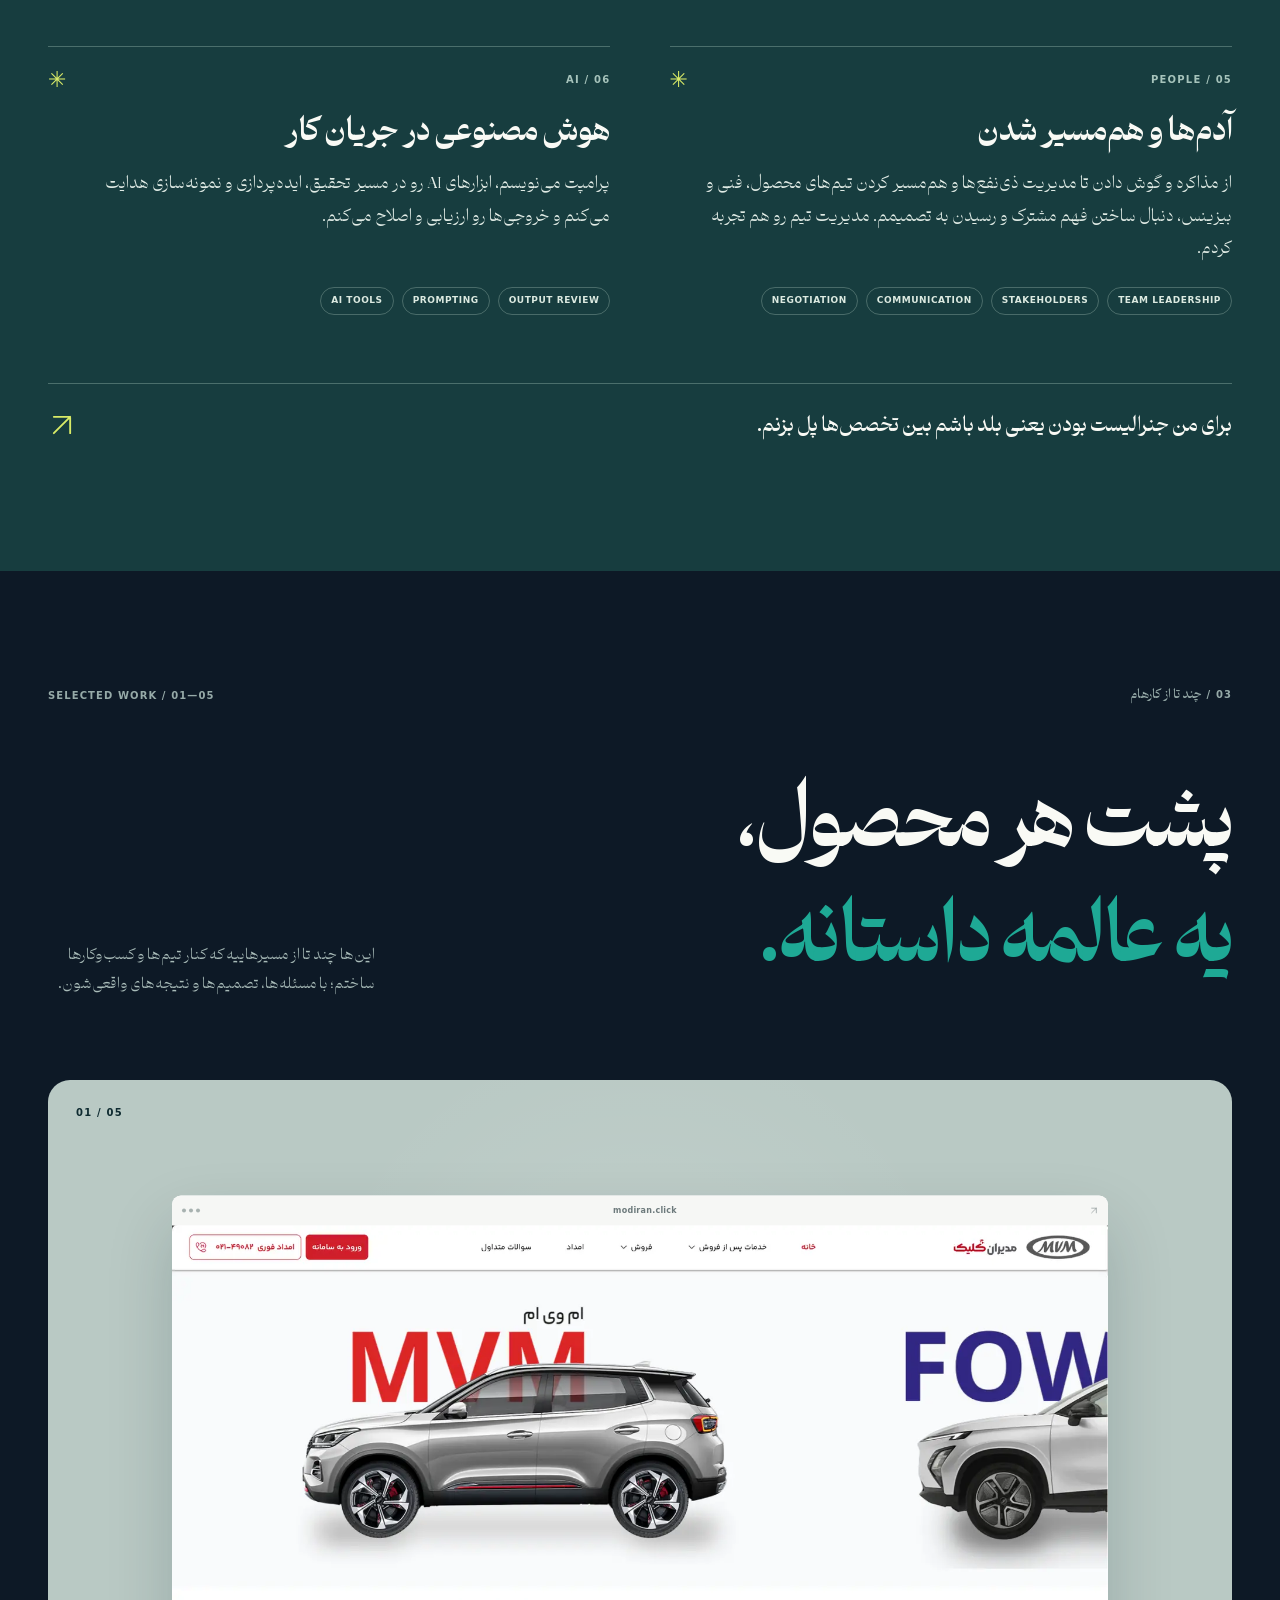
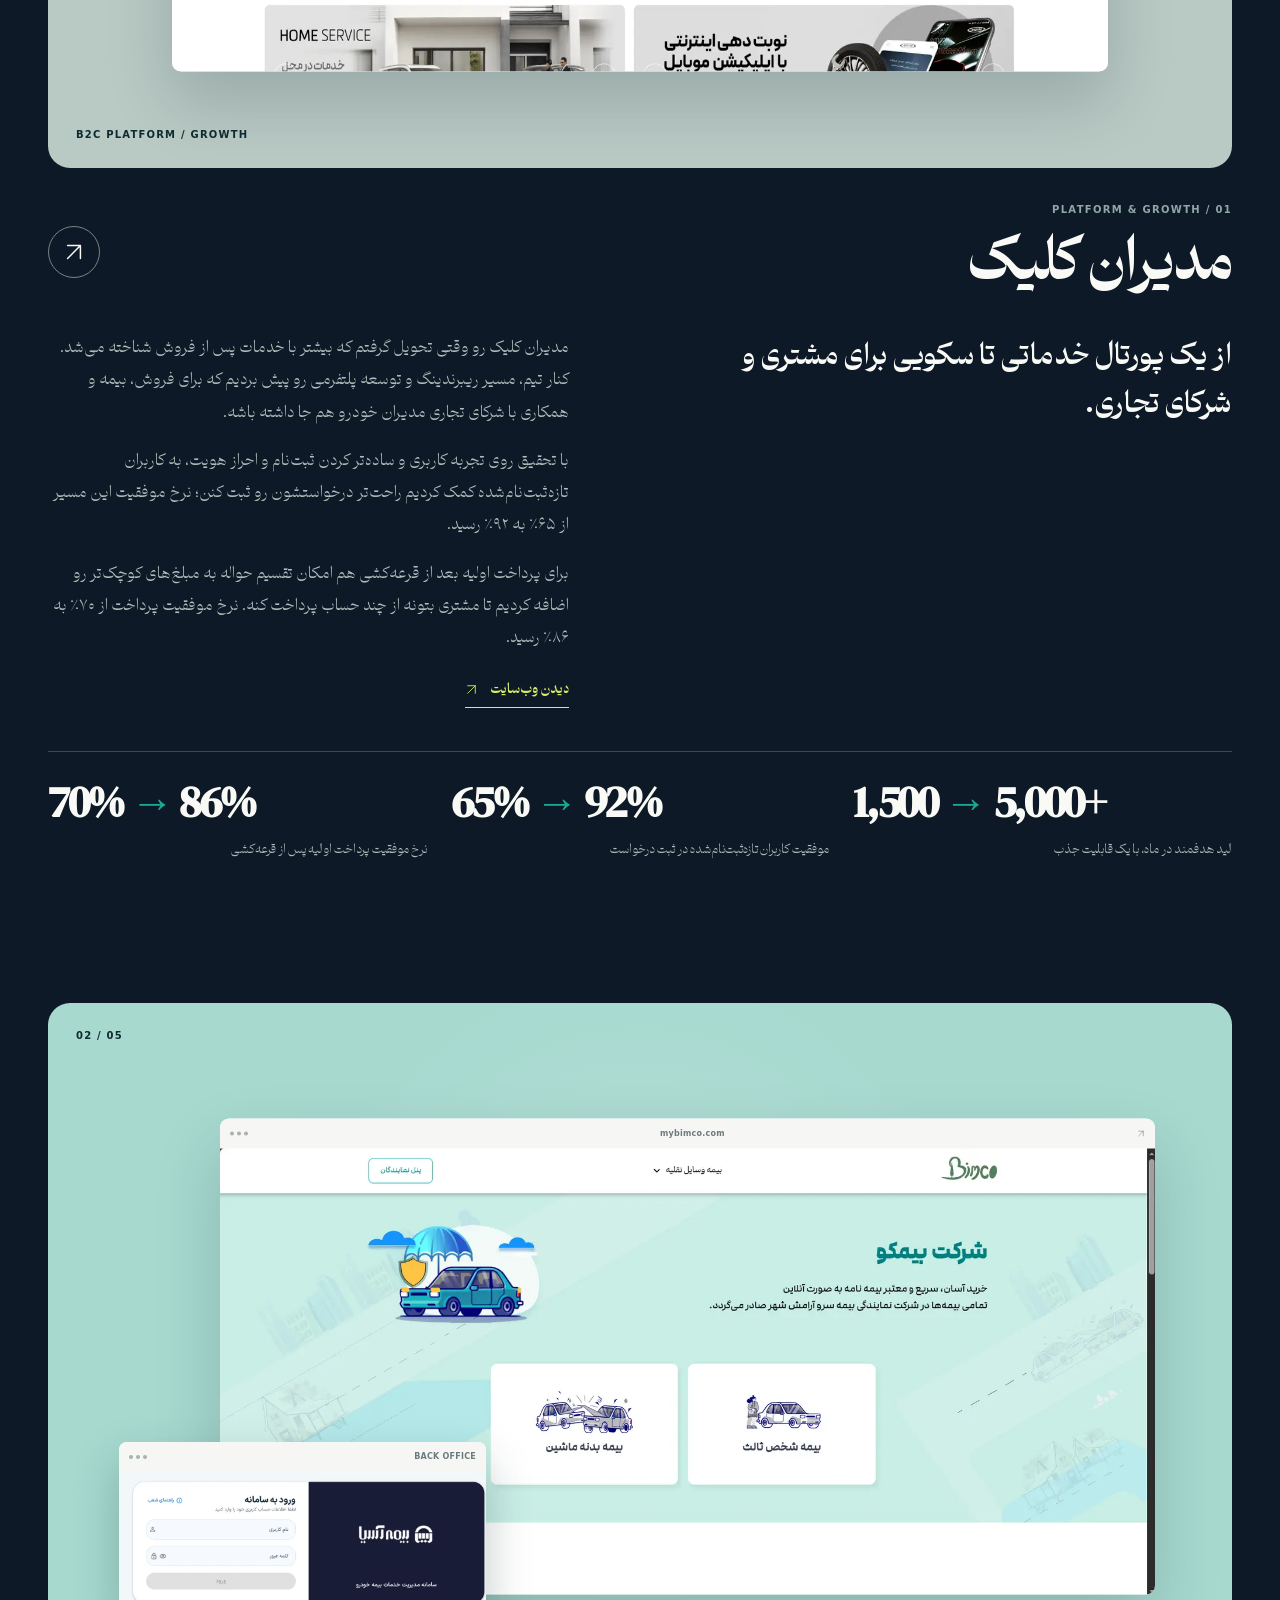
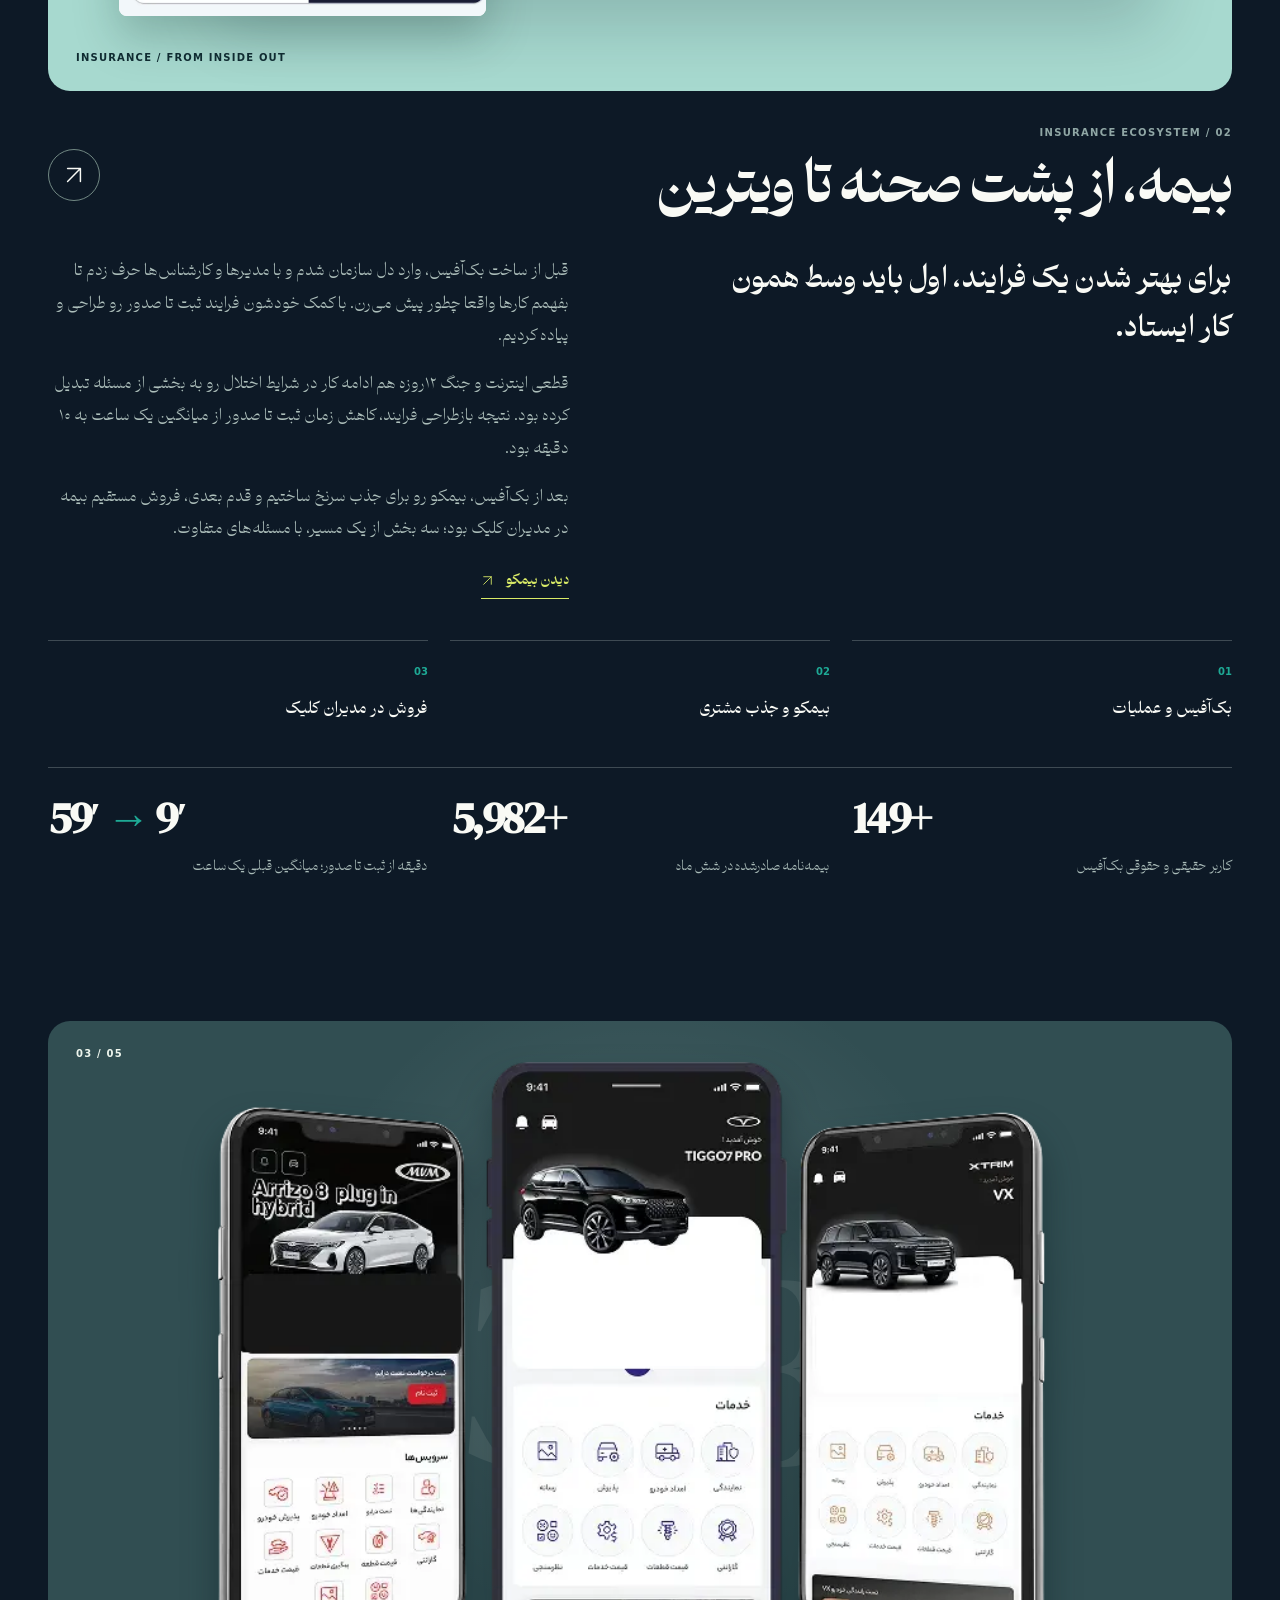
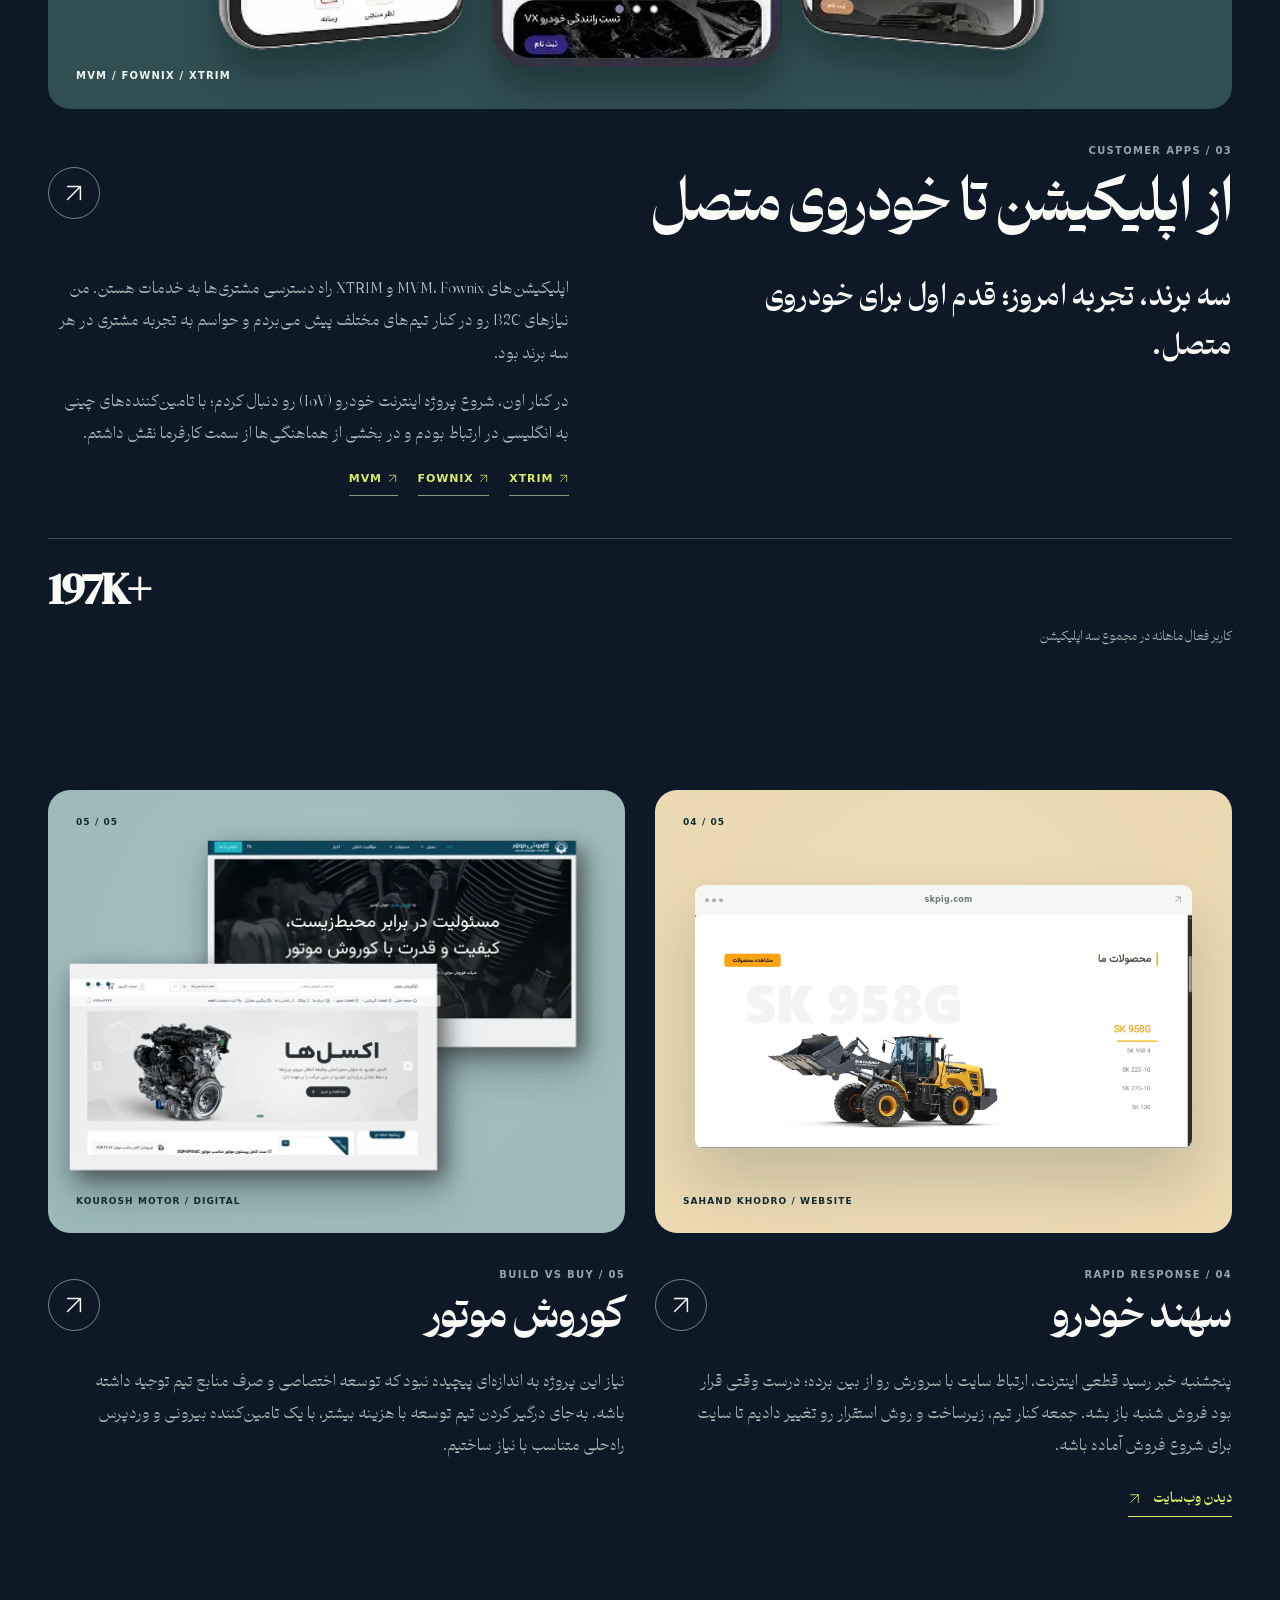
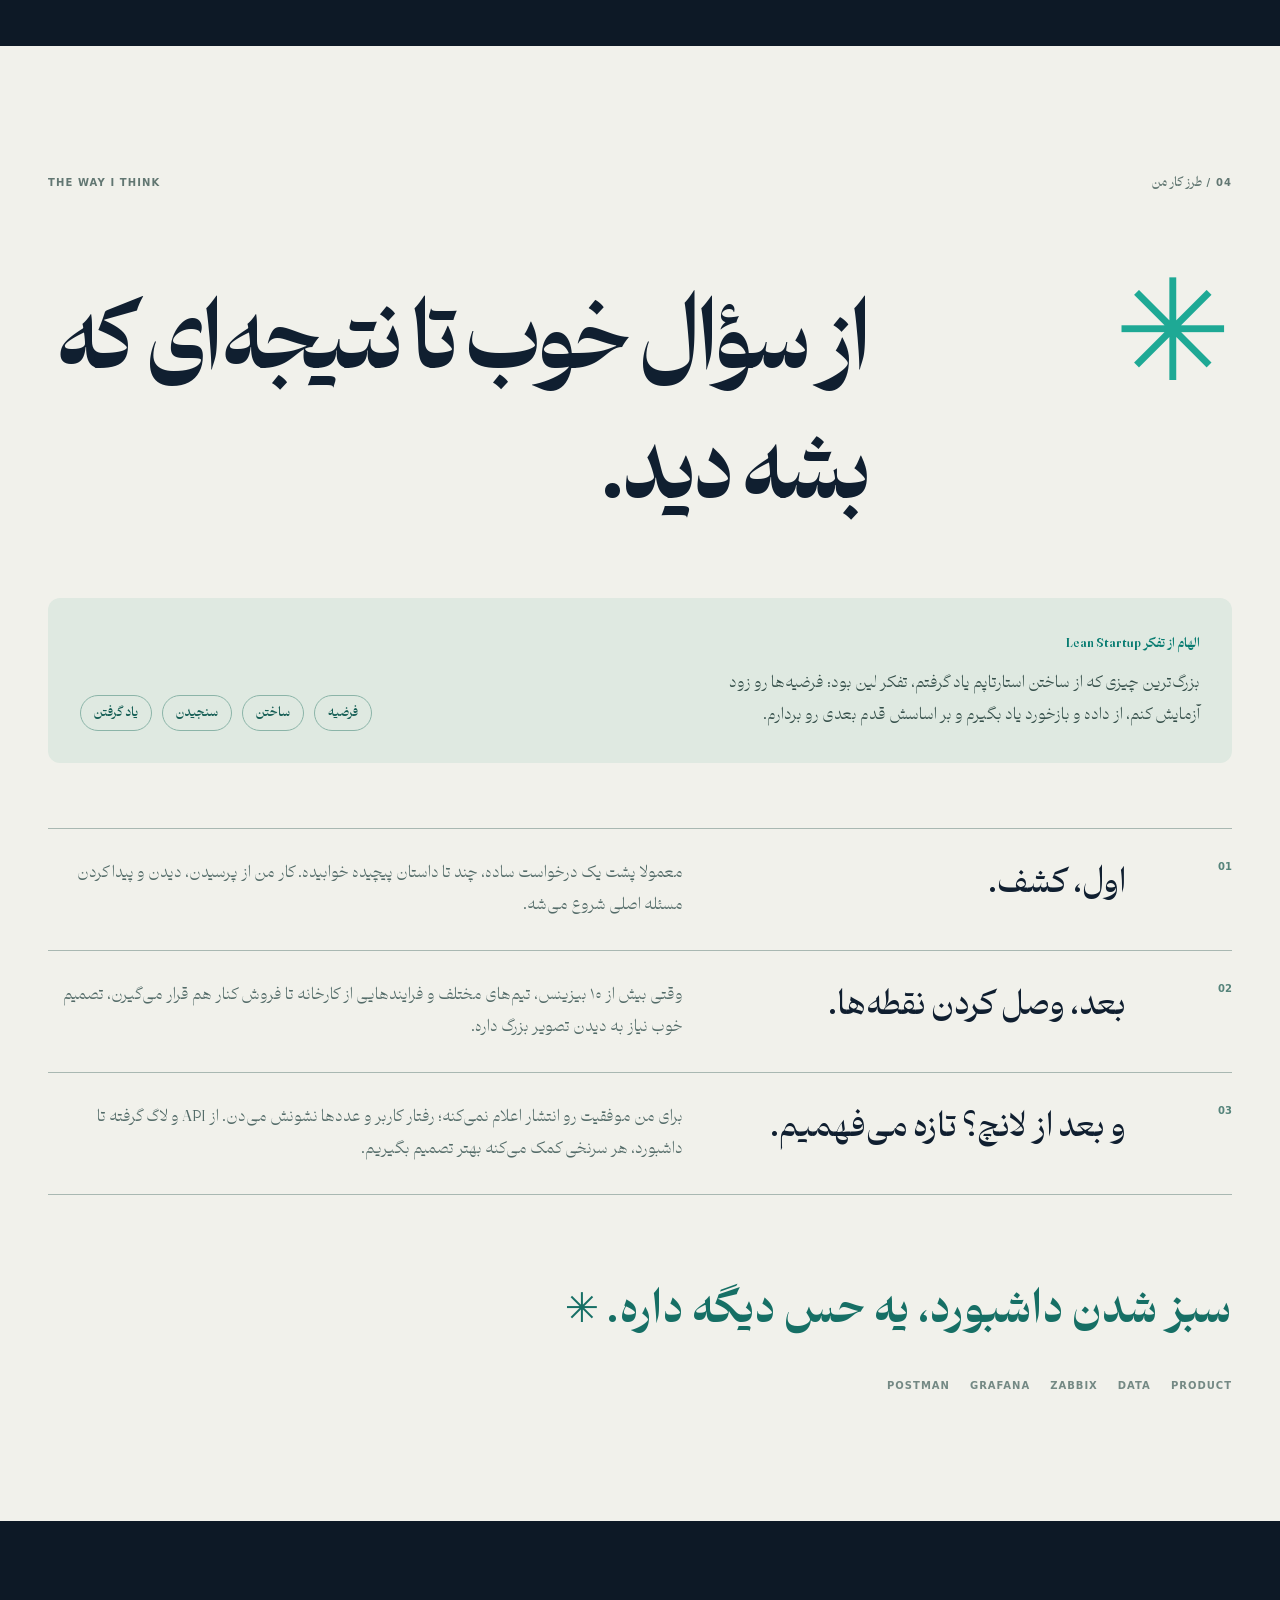
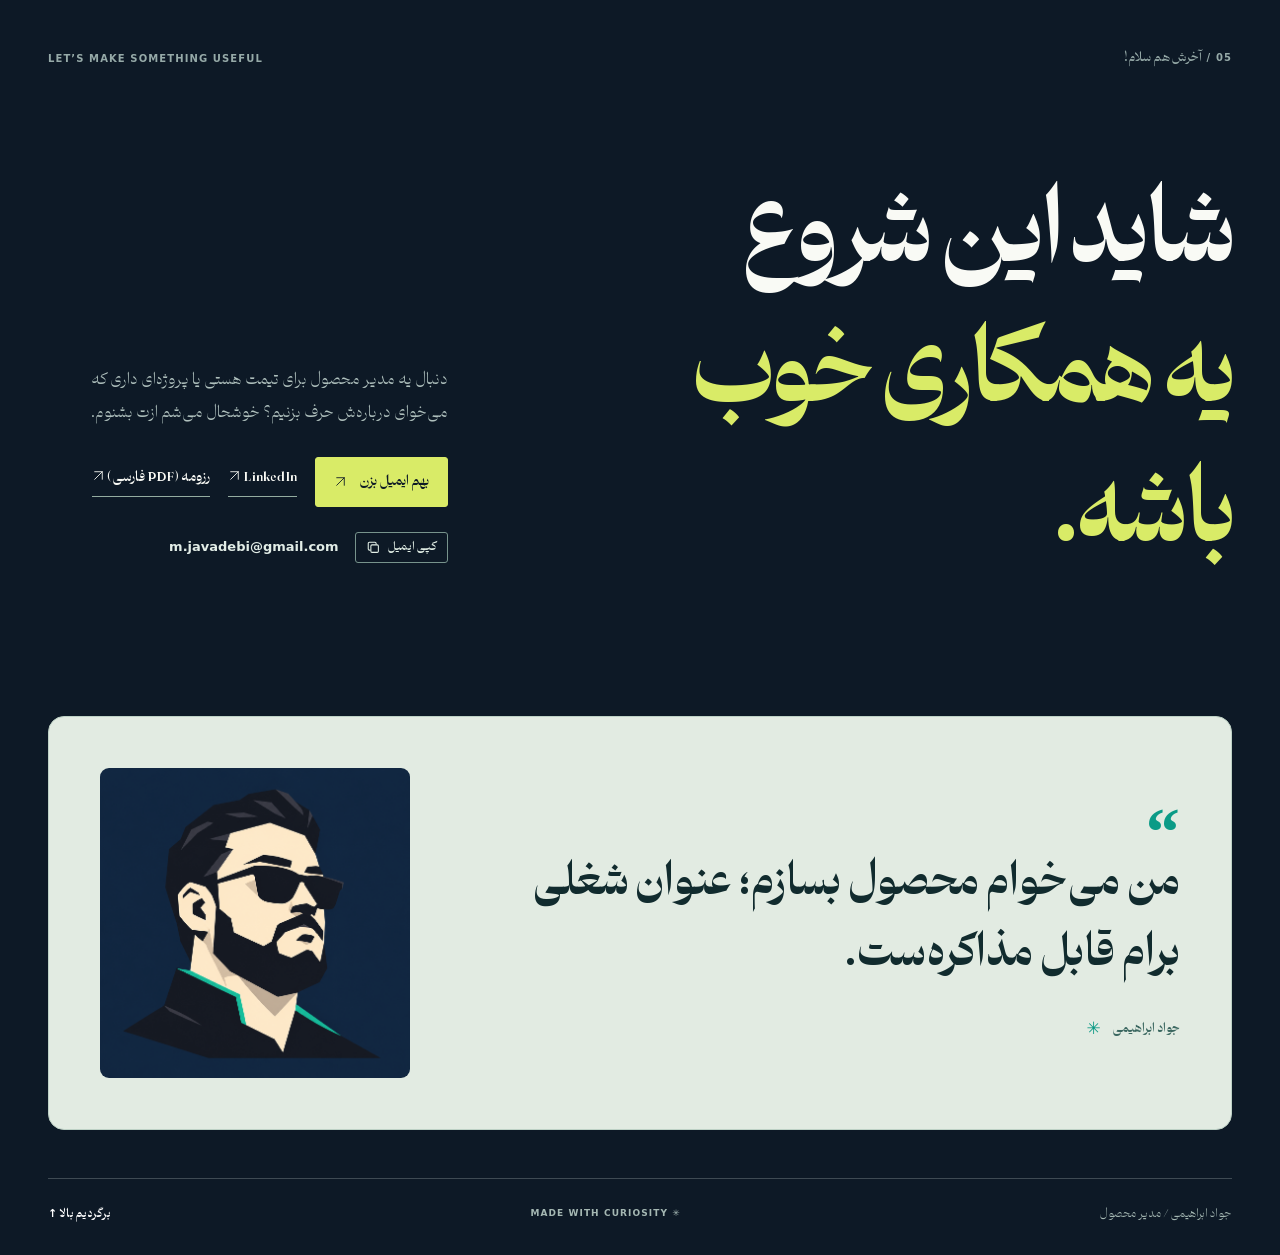
==== commit cf540e2f: "Bring the portfolio to life with interactive light and motion" ====
--- a/index.html
+++ b/index.html
@@ -15,8 +15,10 @@
   <title>جواد ابراهیمی — مدیر محصول</title>
   <script>document.documentElement.classList.replace('no-js','js');</script>
   <script src="./script.js" defer></script>
+  <script src="./motion.js" defer></script>
 </head>
 <body>
+<div class="reading-progress" aria-hidden="true"><span id="reading-progress"></span></div>
 <a href="#main" class="skip-link" data-i18n="skip">رفتن به محتوای اصلی</a>
 <div class="loader" id="loader" aria-hidden="true">
   <div class="loader-top"><img src="./assets/images/brand-light.png" alt=""><span>JAVAD EBRAHIMI / PORTFOLIO</span><span>EST. CURIOSITY</span></div>
@@ -26,8 +28,8 @@
 </div>
 <header class="site-header" id="site-header">
   <a class="mark" href="#top" aria-label="جواد ابراهیمی، صفحه اصلی" data-i18n-aria="homeAria"><img src="./assets/images/brand-light.png" alt=""><span>J / E</span></a>
-  <div class="header-right"><a class="header-cv" href="./assets/portfolio-v3/javad-cv-fa.pdf" target="_blank" rel="noopener noreferrer"><span data-i18n="cv">رزومه</span> ↗</a><button class="lang-switch" id="language-toggle" type="button" aria-label="Switch to English">EN</button><button class="menu-button" id="menu-toggle" type="button" aria-label="باز کردن منو" aria-expanded="false" aria-controls="site-menu"><span></span><span></span></button></div>
-  <nav class="site-menu" id="site-menu" aria-label="منوی اصلی" data-i18n-aria="navAria"><a href="#about"><small>01</small><span data-i18n="navAbout">درباره من</span><b>↗</b></a><a href="#skills"><small>02</small><span data-i18n="navSkills">مهارت‌ها</span><b>↗</b></a><a href="#work"><small>03</small><span data-i18n="navWork">پروژه‌ها</span><b>↗</b></a><a href="#approach"><small>04</small><span data-i18n="navApproach">طرز فکر</span><b>↗</b></a><a href="#contact"><small>05</small><span data-i18n="navContact">ارتباط</span><b>↗</b></a></nav>
+  <div class="header-right"><a class="header-cv" href="./assets/portfolio-v3/javad-cv-fa.pdf" target="_blank" rel="noopener noreferrer"><span data-i18n="cv">رزومه</span> <svg class="arrow-icon" viewBox="0 0 24 24" fill="none" aria-hidden="true"><path d="M5 19 19 5M5 5h14v14" stroke="currentColor" stroke-width="1.6" stroke-linecap="round" stroke-linejoin="round"/></svg></a><button class="lang-switch" id="language-toggle" type="button" aria-label="Switch to English">EN</button><button class="menu-button" id="menu-toggle" type="button" aria-label="باز کردن منو" aria-expanded="false" aria-controls="site-menu"><span></span><span></span></button></div>
+  <nav class="site-menu" id="site-menu" aria-label="منوی اصلی" data-i18n-aria="navAria"><a href="#about"><small>01</small><span data-i18n="navAbout">درباره من</span><b><svg class="arrow-icon" viewBox="0 0 24 24" fill="none" aria-hidden="true"><path d="M5 19 19 5M5 5h14v14" stroke="currentColor" stroke-width="1.6" stroke-linecap="round" stroke-linejoin="round"/></svg></b></a><a href="#skills"><small>02</small><span data-i18n="navSkills">مهارت‌ها</span><b><svg class="arrow-icon" viewBox="0 0 24 24" fill="none" aria-hidden="true"><path d="M5 19 19 5M5 5h14v14" stroke="currentColor" stroke-width="1.6" stroke-linecap="round" stroke-linejoin="round"/></svg></b></a><a href="#work"><small>03</small><span data-i18n="navWork">پروژه‌ها</span><b><svg class="arrow-icon" viewBox="0 0 24 24" fill="none" aria-hidden="true"><path d="M5 19 19 5M5 5h14v14" stroke="currentColor" stroke-width="1.6" stroke-linecap="round" stroke-linejoin="round"/></svg></b></a><a href="#approach"><small>04</small><span data-i18n="navApproach">طرز فکر</span><b><svg class="arrow-icon" viewBox="0 0 24 24" fill="none" aria-hidden="true"><path d="M5 19 19 5M5 5h14v14" stroke="currentColor" stroke-width="1.6" stroke-linecap="round" stroke-linejoin="round"/></svg></b></a><a href="#contact"><small>05</small><span data-i18n="navContact">ارتباط</span><b><svg class="arrow-icon" viewBox="0 0 24 24" fill="none" aria-hidden="true"><path d="M5 19 19 5M5 5h14v14" stroke="currentColor" stroke-width="1.6" stroke-linecap="round" stroke-linejoin="round"/></svg></b></a></nav>
 </header>
 <main id="main">
   <section class="hero" id="top" aria-labelledby="hero-title">
@@ -35,15 +37,17 @@
       <p class="hero-kicker"><span class="hero-dot" aria-hidden="true"></span><span data-i18n="heroKicker">جواد ابراهیمی / مدیر محصول</span></p>
       <h1 id="hero-title"><span data-i18n="heroLine1">لانچ شد؟</span><br><span data-i18n="heroLine2">حالا ببینیم</span><br><em data-i18n="heroLine3">کار کرد یا نه.</em></h1>
       <p class="hero-lede" data-i18n="heroLede">از پیدا کردن مسئله تا وقتی که نتیجه رو توی رفتار آدم‌ها و عددها ببینیم، پای کارم.</p>
-      <div class="hero-actions"><a class="hero-primary" href="#work"><span data-i18n="heroPrimary">بیا کارهام رو ببین</span><span aria-hidden="true">↗</span></a><a class="hero-secondary" href="#about"><span data-i18n="heroSecondary">بیشتر درباره من</span><span aria-hidden="true">↓</span></a></div>
+      <div class="hero-actions"><a class="hero-primary" href="#work"><span data-i18n="heroPrimary">بیا کارهام رو ببین</span><span aria-hidden="true"><svg class="arrow-icon" viewBox="0 0 24 24" fill="none" aria-hidden="true"><path d="M5 19 19 5M5 5h14v14" stroke="currentColor" stroke-width="1.6" stroke-linecap="round" stroke-linejoin="round"/></svg></span></a><a class="hero-secondary" href="#about"><span data-i18n="heroSecondary">بیشتر درباره من</span><span aria-hidden="true">↓</span></a></div>
       <p class="hero-signature" dir="ltr">PRODUCT / PEOPLE / PROGRESS <span>✳</span></p>
     </div>
-    <div class="hero-portrait"><img src="./assets/portfolio-v3/javad-hero.png" alt="پرتره جواد ابراهیمی" data-i18n-alt="heroPhotoAlt" fetchpriority="high" width="1080" height="700"></div>
+    <div class="hero-portrait" id="hero-portrait"><div class="portrait-aura" aria-hidden="true"></div><img class="portrait-base" src="./assets/portfolio-v3/javad-hero.png" alt="پرتره جواد ابراهیمی" data-i18n-alt="heroPhotoAlt" fetchpriority="high" width="1342" height="1172"><img class="portrait-light" src="./assets/portfolio-v3/javad-hero.png" alt="" aria-hidden="true" width="1342" height="1172"></div>
+    <button class="portrait-switch" id="portrait-switch" type="button" aria-pressed="false" aria-controls="hero-portrait"><svg viewBox="0 0 24 24" fill="none" aria-hidden="true"><path d="M9 18h6m-5 3h4M8.6 14.5a6 6 0 1 1 6.8 0c-.9.6-1.4 1.4-1.4 2.5h-4c0-1.1-.5-1.9-1.4-2.5Z" stroke="currentColor" stroke-width="1.5" stroke-linecap="round"/></svg><span data-i18n="portraitLight">چراغ رو روشن کن</span><span class="switch-dot" aria-hidden="true"></span></button>
+    <a class="hero-scroll" href="#about"><span data-i18n="scrollHint">یکم کنجکاوی کن</span><span class="scroll-track" aria-hidden="true"><i></i></span></a>
   </section>
 
   <section class="intro section shell" id="about" aria-labelledby="intro-title">
     <div class="section-top reveal"><span>01 / <span data-i18n="aboutLabel">آشنایی</span></span><span class="tiny-star" aria-hidden="true">✳</span></div>
-    <div class="intro-grid"><div class="reveal"><p class="eyebrow" data-i18n="introEyebrow">سلام، من جوادم.</p><h2 id="intro-title" data-i18n="introTitle">اگه چیزی درست کار نکنه، دلم می‌خواد بفهمم چرا.</h2></div><div class="intro-copy reveal"><p data-i18n="introBody1">وقتی با یه مسئله روبه‌رو می‌شم، دوست دارم اول بفهمم واقعا از کجا میاد. با آدم‌ها حرف می‌زنم، فرایند رو از نزدیک بررسی می‌کنم و سراغ داده‌ها و لاگ‌ها می‌رم تا راه‌حل مناسب‌تری پیدا کنم.</p><p data-i18n="introBody2">از مهندسی کامپیوتر دانشگاه تهران و تجربه بازاریابی به مدیریت محصول رسیدم؛ جایی که می‌شه هم به آدم‌ها نزدیک بود، هم رفت زیر پوست سیستم‌ها.</p><p data-i18n="introBody3">برای من، مسئولیت نتیجه از شناخت بیزینس و هدفش شروع می‌شه. دوست دارم در تصمیم‌های استراتژیک نقش داشته باشم و با اختیار متناسب، مسیر رسیدن به هدف رو طراحی کنم و تا نتیجه دنبالش باشم.</p><a class="text-link" href="#approach"><span data-i18n="introLink">بیشتر از طرز فکرم</span> <span>↗</span></a></div></div>
+    <div class="intro-grid"><div class="reveal"><p class="eyebrow" data-i18n="introEyebrow">سلام، من جوادم.</p><h2 id="intro-title" data-i18n="introTitle">اگه چیزی درست کار نکنه، دلم می‌خواد بفهمم چرا.</h2></div><div class="intro-copy reveal"><p data-i18n="introBody1">وقتی با یه مسئله روبه‌رو می‌شم، دوست دارم اول بفهمم واقعا از کجا میاد. با آدم‌ها حرف می‌زنم، فرایند رو از نزدیک بررسی می‌کنم و سراغ داده‌ها و لاگ‌ها می‌رم تا راه‌حل مناسب‌تری پیدا کنم.</p><p data-i18n="introBody2">از مهندسی کامپیوتر دانشگاه تهران و تجربه بازاریابی به مدیریت محصول رسیدم؛ جایی که می‌شه هم به آدم‌ها نزدیک بود، هم رفت زیر پوست سیستم‌ها.</p><p data-i18n="introBody3">برای من، مسئولیت نتیجه از شناخت بیزینس و هدفش شروع می‌شه. دوست دارم در تصمیم‌های استراتژیک نقش داشته باشم و با اختیار متناسب، مسیر رسیدن به هدف رو طراحی کنم و تا نتیجه دنبالش باشم.</p><a class="text-link" href="#approach"><span data-i18n="introLink">بیشتر از طرز فکرم</span> <span><svg class="arrow-icon" viewBox="0 0 24 24" fill="none" aria-hidden="true"><path d="M5 19 19 5M5 5h14v14" stroke="currentColor" stroke-width="1.6" stroke-linecap="round" stroke-linejoin="round"/></svg></span></a></div></div>
     <div class="scale-line reveal"><div><strong dir="ltr"><b data-count="1" data-precision="1" data-suffix="M+">1M+</b></strong><span data-i18n="scaleUsers">کاربر در سبد محصولات B2C</span></div><div><strong dir="ltr"><b data-count="50" data-suffix="K+">50K+</b></strong><span data-i18n="scaleRequests">درخواست روزانه در محصولات</span></div><div><strong dir="ltr"><b data-count="10" data-suffix="+">10+</b></strong><span data-i18n="scaleClients">بیزینس با اولویت‌های متفاوت</span></div></div>
     <div class="intro-foot reveal"><span data-i18n="introFoot">دنبال جوابم؛ نه فقط دنبال تسک بعدی.</span><span dir="ltr">KEEP ASKING WHY ↘</span></div>
   </section>
@@ -59,7 +63,7 @@
       <article class="skill-card reveal"><div class="skill-card-head"><span>05 / PEOPLE</span><span aria-hidden="true">✳</span></div><h3 data-i18n="skillPeopleTitle">آدم‌ها و هم‌مسیر شدن</h3><p data-i18n="skillPeopleBody">از مذاکره و گوش دادن تا مدیریت ذی‌نفع‌ها و هم‌مسیر کردن تیم‌های محصول، فنی و بیزینس، دنبال ساختن فهم مشترک و رسیدن به تصمیمم. مدیریت تیم رو هم تجربه کردم.</p><ul class="skill-tags" aria-label="مهارت‌های کار با آدم‌ها" data-i18n-aria="skillAriaPeople"><li>NEGOTIATION</li><li>COMMUNICATION</li><li>STAKEHOLDERS</li><li>TEAM LEADERSHIP</li></ul></article>
       <article class="skill-card reveal"><div class="skill-card-head"><span>06 / AI</span><span aria-hidden="true">✳</span></div><h3 data-i18n="skillAiTitle">هوش مصنوعی در جریان کار</h3><p data-i18n="skillAiBody">پرامپت می‌نویسم، ابزارهای AI رو در مسیر تحقیق، ایده‌پردازی و نمونه‌سازی هدایت می‌کنم و خروجی‌ها رو ارزیابی و اصلاح می‌کنم.</p><ul class="skill-tags" aria-label="مهارت‌های هوش مصنوعی" data-i18n-aria="skillAriaAi"><li>AI TOOLS</li><li>PROMPTING</li><li>OUTPUT REVIEW</li></ul></article>
     </div>
-    <p class="skills-note reveal"><span data-i18n="skillsNote">برای من جنرالیست بودن یعنی بلد باشم بین تخصص‌ها پل بزنم.</span><span aria-hidden="true">↗</span></p>
+    <p class="skills-note reveal"><span data-i18n="skillsNote">برای من جنرالیست بودن یعنی بلد باشم بین تخصص‌ها پل بزنم.</span><span aria-hidden="true"><svg class="arrow-icon" viewBox="0 0 24 24" fill="none" aria-hidden="true"><path d="M5 19 19 5M5 5h14v14" stroke="currentColor" stroke-width="1.6" stroke-linecap="round" stroke-linejoin="round"/></svg></span></p>
   </div></section>
 
   <section class="work section shell" id="work" aria-labelledby="work-title">
@@ -67,16 +71,16 @@
     <div class="work-heading reveal"><h2 id="work-title"><span data-i18n="workTitleA">پشت هر محصول،</span><br><em data-i18n="workTitleB">یه عالمه داستانه.</em></h2><p data-i18n="workIntro">این‌ها چند تا از مسیرهاییه که کنار تیم‌ها و کسب‌وکارها ساختم؛ با مسئله‌ها، تصمیم‌ها و نتیجه‌های واقعی‌شون.</p></div>
 
     <article class="case reveal" id="modiran-case">
-      <a class="case-cover cover-click" href="#modiran-story" aria-label="مشاهده داستان مدیران کلیک" data-i18n-aria="clickCoverAria"><div class="cover-no">01 / 05</div><div class="browser-window"><div class="browser-bar" dir="ltr"><span class="dots"><i></i><i></i><i></i></span><span>modiran.click</span><span>↗</span></div><img src="./assets/portfolio-v3/modiran-home.webp" alt="نمای کامل صفحه اصلی مدیران کلیک" data-i18n-alt="clickAlt" loading="lazy"></div><div class="cover-label" dir="ltr">B2C PLATFORM / GROWTH</div><span class="pointer-bubble" aria-hidden="true">↗</span></a>
-      <div class="case-title"><div><span class="case-meta">01 / PLATFORM &amp; GROWTH</span><h3 data-i18n="clickTitle">مدیران کلیک</h3></div><span class="case-arrow" aria-hidden="true">↗</span></div>
-      <div class="case-story" id="modiran-story"><p class="case-headline" data-i18n="clickHeadline">از یک پورتال خدماتی تا سکویی برای مشتری و شرکای تجاری.</p><div class="case-copy"><p data-i18n="clickBody">مدیران کلیک رو وقتی تحویل گرفتم که بیشتر با خدمات پس از فروش شناخته می‌شد. کنار تیم، مسیر ریبرندینگ و توسعه پلتفرمی رو پیش بردیم که برای فروش، بیمه و همکاری با شرکای تجاری مدیران خودرو هم جا داشته باشه.</p><p data-i18n="clickBody2">با تحقیق روی تجربه کاربری و ساده‌تر کردن ثبت‌نام و احراز هویت، به کاربران تازه‌ثبت‌نام‌شده کمک کردیم راحت‌تر درخواستشون رو ثبت کنن؛ نرخ موفقیت این مسیر از ۶۵٪ به ۹۲٪ رسید.</p><p data-i18n="clickPayment">برای پرداخت اولیه بعد از قرعه‌کشی هم امکان تقسیم حواله به مبلغ‌های کوچک‌تر رو اضافه کردیم تا مشتری بتونه از چند حساب پرداخت کنه. نرخ موفقیت پرداخت از ۷۰٪ به ۸۶٪ رسید.</p><a class="text-link" href="https://modiran.click" target="_blank" rel="noopener noreferrer"><span data-i18n="visit">دیدن وب‌سایت</span> ↗</a></div></div>
+      <a class="case-cover cover-click" href="#modiran-story" aria-label="مشاهده داستان مدیران کلیک" data-i18n-aria="clickCoverAria"><div class="cover-no">01 / 05</div><div class="browser-window"><div class="browser-bar" dir="ltr"><span class="dots"><i></i><i></i><i></i></span><span>modiran.click</span><span><svg class="arrow-icon" viewBox="0 0 24 24" fill="none" aria-hidden="true"><path d="M5 19 19 5M5 5h14v14" stroke="currentColor" stroke-width="1.6" stroke-linecap="round" stroke-linejoin="round"/></svg></span></div><img src="./assets/portfolio-v3/modiran-home.webp" alt="نمای کامل صفحه اصلی مدیران کلیک" data-i18n-alt="clickAlt" loading="lazy"></div><div class="cover-label" dir="ltr">B2C PLATFORM / GROWTH</div><span class="pointer-bubble" aria-hidden="true"><svg class="arrow-icon" viewBox="0 0 24 24" fill="none" aria-hidden="true"><path d="M5 19 19 5M5 5h14v14" stroke="currentColor" stroke-width="1.6" stroke-linecap="round" stroke-linejoin="round"/></svg></span></a>
+      <div class="case-title"><div><span class="case-meta">01 / PLATFORM &amp; GROWTH</span><h3 data-i18n="clickTitle">مدیران کلیک</h3></div><span class="case-arrow" aria-hidden="true"><svg class="arrow-icon" viewBox="0 0 24 24" fill="none" aria-hidden="true"><path d="M5 19 19 5M5 5h14v14" stroke="currentColor" stroke-width="1.6" stroke-linecap="round" stroke-linejoin="round"/></svg></span></div>
+      <div class="case-story" id="modiran-story"><p class="case-headline" data-i18n="clickHeadline">از یک پورتال خدماتی تا سکویی برای مشتری و شرکای تجاری.</p><div class="case-copy"><p data-i18n="clickBody">مدیران کلیک رو وقتی تحویل گرفتم که بیشتر با خدمات پس از فروش شناخته می‌شد. کنار تیم، مسیر ریبرندینگ و توسعه پلتفرمی رو پیش بردیم که برای فروش، بیمه و همکاری با شرکای تجاری مدیران خودرو هم جا داشته باشه.</p><p data-i18n="clickBody2">با تحقیق روی تجربه کاربری و ساده‌تر کردن ثبت‌نام و احراز هویت، به کاربران تازه‌ثبت‌نام‌شده کمک کردیم راحت‌تر درخواستشون رو ثبت کنن؛ نرخ موفقیت این مسیر از ۶۵٪ به ۹۲٪ رسید.</p><p data-i18n="clickPayment">برای پرداخت اولیه بعد از قرعه‌کشی هم امکان تقسیم حواله به مبلغ‌های کوچک‌تر رو اضافه کردیم تا مشتری بتونه از چند حساب پرداخت کنه. نرخ موفقیت پرداخت از ۷۰٪ به ۸۶٪ رسید.</p><a class="text-link" href="https://modiran.click" target="_blank" rel="noopener noreferrer"><span data-i18n="visit">دیدن وب‌سایت</span> <svg class="arrow-icon" viewBox="0 0 24 24" fill="none" aria-hidden="true"><path d="M5 19 19 5M5 5h14v14" stroke="currentColor" stroke-width="1.6" stroke-linecap="round" stroke-linejoin="round"/></svg></a></div></div>
       <div class="stats"><div><strong dir="ltr"><b data-count="1500">1,500</b> <i>→</i> <b data-count="5000" data-suffix="+">5,000+</b></strong><span data-i18n="clickStat1">لید هدفمند در ماه، با یک قابلیت جذب</span></div><div><strong dir="ltr"><b data-count="65" data-suffix="%">65%</b> <i>→</i> <b data-count="92" data-suffix="%">92%</b></strong><span data-i18n="clickStat2">موفقیت کاربران تازه‌ثبت‌نام‌شده در ثبت درخواست</span></div><div><strong dir="ltr"><b data-count="70" data-suffix="%">70%</b> <i>→</i> <b data-count="86" data-suffix="%">86%</b></strong><span data-i18n="clickStat3">نرخ موفقیت پرداخت اولیه پس از قرعه‌کشی</span></div></div>
     </article>
 
     <article class="case reveal" id="insurance-case">
-      <a class="case-cover cover-insurance" href="#insurance-story" aria-label="مشاهده داستان بیمه" data-i18n-aria="insuranceCoverAria"><div class="cover-no">02 / 05</div><div class="browser-window"><div class="browser-bar" dir="ltr"><span class="dots"><i></i><i></i><i></i></span><span>mybimco.com</span><span>↗</span></div><img src="./assets/portfolio-v3/mybimco.webp" alt="صفحه اصلی وب‌سایت بیمکو" data-i18n-alt="insuranceAlt" loading="lazy"></div><div class="floating-window"><div class="browser-bar" dir="ltr"><span class="dots"><i></i><i></i><i></i></span><span>BACK OFFICE</span></div><img src="./assets/portfolio-v3/insurance-office.webp" alt="نمای ورود به بک‌آفیس بیمه" data-i18n-alt="officeAlt" loading="lazy"></div><div class="cover-label" dir="ltr">INSURANCE / FROM INSIDE OUT</div><span class="pointer-bubble" aria-hidden="true">↗</span></a>
-      <div class="case-title"><div><span class="case-meta">02 / INSURANCE ECOSYSTEM</span><h3 data-i18n="insuranceTitle">بیمه، از پشت صحنه تا ویترین</h3></div><span class="case-arrow" aria-hidden="true">↗</span></div>
-      <div class="case-story" id="insurance-story"><p class="case-headline" data-i18n="insuranceHeadline">برای بهتر شدن یک فرایند، اول باید وسط همون کار ایستاد.</p><div class="case-copy"><p data-i18n="insuranceBody">قبل از ساخت بک‌آفیس، وارد دل سازمان شدم و با مدیرها و کارشناس‌ها حرف زدم تا بفهمم کارها واقعا چطور پیش می‌رن. با کمک خودشون فرایند ثبت تا صدور رو طراحی و پیاده کردیم.</p><p data-i18n="insuranceBody2">قطعی اینترنت و جنگ ۱۲روزه هم ادامه کار در شرایط اختلال رو به بخشی از مسئله تبدیل کرده بود. نتیجه بازطراحی فرایند، کاهش زمان ثبت تا صدور از میانگین یک ساعت به ۱۰ دقیقه بود.</p><p data-i18n="insuranceBody3">بعد از بک‌آفیس، بیمکو رو برای جذب سرنخ ساختیم و قدم بعدی، فروش مستقیم بیمه در مدیران کلیک بود؛ سه بخش از یک مسیر، با مسئله‌های متفاوت.</p><a class="text-link" href="https://mybimco.com" target="_blank" rel="noopener noreferrer"><span data-i18n="visitBimco">دیدن بیمکو</span> ↗</a></div></div>
+      <a class="case-cover cover-insurance" href="#insurance-story" aria-label="مشاهده داستان بیمه" data-i18n-aria="insuranceCoverAria"><div class="cover-no">02 / 05</div><div class="browser-window"><div class="browser-bar" dir="ltr"><span class="dots"><i></i><i></i><i></i></span><span>mybimco.com</span><span><svg class="arrow-icon" viewBox="0 0 24 24" fill="none" aria-hidden="true"><path d="M5 19 19 5M5 5h14v14" stroke="currentColor" stroke-width="1.6" stroke-linecap="round" stroke-linejoin="round"/></svg></span></div><img src="./assets/portfolio-v3/mybimco.webp" alt="صفحه اصلی وب‌سایت بیمکو" data-i18n-alt="insuranceAlt" loading="lazy"></div><div class="floating-window"><div class="browser-bar" dir="ltr"><span class="dots"><i></i><i></i><i></i></span><span>BACK OFFICE</span></div><img src="./assets/portfolio-v3/insurance-office.webp" alt="نمای ورود به بک‌آفیس بیمه" data-i18n-alt="officeAlt" loading="lazy"></div><div class="cover-label" dir="ltr">INSURANCE / FROM INSIDE OUT</div><span class="pointer-bubble" aria-hidden="true"><svg class="arrow-icon" viewBox="0 0 24 24" fill="none" aria-hidden="true"><path d="M5 19 19 5M5 5h14v14" stroke="currentColor" stroke-width="1.6" stroke-linecap="round" stroke-linejoin="round"/></svg></span></a>
+      <div class="case-title"><div><span class="case-meta">02 / INSURANCE ECOSYSTEM</span><h3 data-i18n="insuranceTitle">بیمه، از پشت صحنه تا ویترین</h3></div><span class="case-arrow" aria-hidden="true"><svg class="arrow-icon" viewBox="0 0 24 24" fill="none" aria-hidden="true"><path d="M5 19 19 5M5 5h14v14" stroke="currentColor" stroke-width="1.6" stroke-linecap="round" stroke-linejoin="round"/></svg></span></div>
+      <div class="case-story" id="insurance-story"><p class="case-headline" data-i18n="insuranceHeadline">برای بهتر شدن یک فرایند، اول باید وسط همون کار ایستاد.</p><div class="case-copy"><p data-i18n="insuranceBody">قبل از ساخت بک‌آفیس، وارد دل سازمان شدم و با مدیرها و کارشناس‌ها حرف زدم تا بفهمم کارها واقعا چطور پیش می‌رن. با کمک خودشون فرایند ثبت تا صدور رو طراحی و پیاده کردیم.</p><p data-i18n="insuranceBody2">قطعی اینترنت و جنگ ۱۲روزه هم ادامه کار در شرایط اختلال رو به بخشی از مسئله تبدیل کرده بود. نتیجه بازطراحی فرایند، کاهش زمان ثبت تا صدور از میانگین یک ساعت به ۱۰ دقیقه بود.</p><p data-i18n="insuranceBody3">بعد از بک‌آفیس، بیمکو رو برای جذب سرنخ ساختیم و قدم بعدی، فروش مستقیم بیمه در مدیران کلیک بود؛ سه بخش از یک مسیر، با مسئله‌های متفاوت.</p><a class="text-link" href="https://mybimco.com" target="_blank" rel="noopener noreferrer"><span data-i18n="visitBimco">دیدن بیمکو</span> <svg class="arrow-icon" viewBox="0 0 24 24" fill="none" aria-hidden="true"><path d="M5 19 19 5M5 5h14v14" stroke="currentColor" stroke-width="1.6" stroke-linecap="round" stroke-linejoin="round"/></svg></a></div></div>
       <div class="case-sequence"><div><span>01</span><b data-i18n="phase1">بک‌آفیس و عملیات</b></div><div><span>02</span><b data-i18n="phase2">بیمکو و جذب مشتری</b></div><div><span>03</span><b data-i18n="phase3">فروش در مدیران کلیک</b></div></div>
       <div class="stats insurance-stats" role="group" aria-label="دستاوردهای محصول بیمه" data-i18n-aria="insuranceStatsAria">
         <div><strong dir="ltr"><b data-count="150" data-suffix="+">150+</b></strong><span data-i18n="insuranceStatUsers">کاربر حقیقی و حقوقی بک‌آفیس</span></div>
@@ -86,19 +90,19 @@
     </article>
 
     <article class="case reveal" id="apps-case">
-      <a class="case-cover cover-apps" href="#apps-story" aria-label="مشاهده داستان اپلیکیشن‌های مشتریان" data-i18n-aria="appsCoverAria"><div class="cover-no">03 / 05</div><div class="cover-giant" aria-hidden="true">3 / 3</div><img class="phone-image" src="./assets/portfolio-v3/apps-masked.webp" alt="سه اپلیکیشن مشتریان با اطلاعات حساب پوشانده‌شده" data-i18n-alt="appsAlt" loading="lazy"><div class="cover-label" dir="ltr">MVM / FOWNIX / XTRIM</div><span class="pointer-bubble" aria-hidden="true">↗</span></a>
-      <div class="case-title"><div><span class="case-meta">03 / CUSTOMER APPS</span><h3 data-i18n="appsTitle">از اپلیکیشن تا خودروی متصل</h3></div><span class="case-arrow" aria-hidden="true">↗</span></div>
-      <div class="case-story" id="apps-story"><p class="case-headline" data-i18n="appsHeadline">سه برند، تجربه امروز؛ قدم اول برای خودروی متصل.</p><div class="case-copy"><p data-i18n="appsBody">اپلیکیشن‌های MVM، Fownix و XTRIM راه دسترسی مشتری‌ها به خدمات هستن. من نیازهای B2C رو در کنار تیم‌های مختلف پیش می‌بردم و حواسم به تجربه مشتری در هر سه برند بود.</p><p data-i18n="appsIov">در کنار اون، شروع پروژه اینترنت خودرو (IoV) رو دنبال کردم؛ با تامین‌کننده‌های چینی به انگلیسی در ارتباط بودم و در بخشی از هماهنگی‌ها از سمت کارفرما نقش داشتم.</p><div class="inline-links" dir="ltr"><a href="https://app.mvmco.ir" target="_blank" rel="noopener noreferrer">MVM ↗</a><a href="https://app.fownix.com" target="_blank" rel="noopener noreferrer">FOWNIX ↗</a><a href="https://app.xtrimcars.com" target="_blank" rel="noopener noreferrer">XTRIM ↗</a></div></div></div>
+      <a class="case-cover cover-apps" href="#apps-story" aria-label="مشاهده داستان اپلیکیشن‌های مشتریان" data-i18n-aria="appsCoverAria"><div class="cover-no">03 / 05</div><div class="cover-giant" aria-hidden="true">3 / 3</div><img class="phone-image" src="./assets/portfolio-v3/apps-masked.webp" alt="سه اپلیکیشن مشتریان با اطلاعات حساب پوشانده‌شده" data-i18n-alt="appsAlt" loading="lazy"><div class="cover-label" dir="ltr">MVM / FOWNIX / XTRIM</div><span class="pointer-bubble" aria-hidden="true"><svg class="arrow-icon" viewBox="0 0 24 24" fill="none" aria-hidden="true"><path d="M5 19 19 5M5 5h14v14" stroke="currentColor" stroke-width="1.6" stroke-linecap="round" stroke-linejoin="round"/></svg></span></a>
+      <div class="case-title"><div><span class="case-meta">03 / CUSTOMER APPS</span><h3 data-i18n="appsTitle">از اپلیکیشن تا خودروی متصل</h3></div><span class="case-arrow" aria-hidden="true"><svg class="arrow-icon" viewBox="0 0 24 24" fill="none" aria-hidden="true"><path d="M5 19 19 5M5 5h14v14" stroke="currentColor" stroke-width="1.6" stroke-linecap="round" stroke-linejoin="round"/></svg></span></div>
+      <div class="case-story" id="apps-story"><p class="case-headline" data-i18n="appsHeadline">سه برند، تجربه امروز؛ قدم اول برای خودروی متصل.</p><div class="case-copy"><p data-i18n="appsBody">اپلیکیشن‌های MVM، Fownix و XTRIM راه دسترسی مشتری‌ها به خدمات هستن. من نیازهای B2C رو در کنار تیم‌های مختلف پیش می‌بردم و حواسم به تجربه مشتری در هر سه برند بود.</p><p data-i18n="appsIov">در کنار اون، شروع پروژه اینترنت خودرو (IoV) رو دنبال کردم؛ با تامین‌کننده‌های چینی به انگلیسی در ارتباط بودم و در بخشی از هماهنگی‌ها از سمت کارفرما نقش داشتم.</p><div class="inline-links" dir="ltr"><a href="https://app.mvmco.ir" target="_blank" rel="noopener noreferrer">MVM <svg class="arrow-icon" viewBox="0 0 24 24" fill="none" aria-hidden="true"><path d="M5 19 19 5M5 5h14v14" stroke="currentColor" stroke-width="1.6" stroke-linecap="round" stroke-linejoin="round"/></svg></a><a href="https://app.fownix.com" target="_blank" rel="noopener noreferrer">FOWNIX <svg class="arrow-icon" viewBox="0 0 24 24" fill="none" aria-hidden="true"><path d="M5 19 19 5M5 5h14v14" stroke="currentColor" stroke-width="1.6" stroke-linecap="round" stroke-linejoin="round"/></svg></a><a href="https://app.xtrimcars.com" target="_blank" rel="noopener noreferrer">XTRIM <svg class="arrow-icon" viewBox="0 0 24 24" fill="none" aria-hidden="true"><path d="M5 19 19 5M5 5h14v14" stroke="currentColor" stroke-width="1.6" stroke-linecap="round" stroke-linejoin="round"/></svg></a></div></div></div>
       <div class="stats one-stat"><div><strong dir="ltr"><b data-count="200" data-suffix="K+">200K+</b></strong><span data-i18n="appsStat">کاربر فعال ماهانه در مجموع سه اپلیکیشن</span></div></div>
     </article>
 
-    <div class="paired-cases"><article class="case reveal" id="sahand-case"><a class="case-cover cover-sahand" href="#sahand-story" aria-label="مشاهده پروژه وب‌سایت سهند خودرو" data-i18n-aria="sahandAria"><div class="cover-no">04 / 05</div><div class="browser-window"><div class="browser-bar" dir="ltr"><span class="dots"><i></i><i></i><i></i></span><span>skpig.com</span><span>↗</span></div><img src="./assets/portfolio-v3/industrial.webp" alt="نمای کامل بخش محصولات وب‌سایت سهند خودرو" data-i18n-alt="sahandAlt" loading="lazy"></div><div class="cover-label" dir="ltr">SAHAND KHODRO / WEBSITE</div><span class="pointer-bubble" aria-hidden="true">↗</span></a><div class="case-title"><div><span class="case-meta">04 / RAPID RESPONSE</span><h3 data-i18n="sahandTitle">سهند خودرو</h3></div><span class="case-arrow" aria-hidden="true">↗</span></div><div id="sahand-story" class="small-story"><p data-i18n="sahandBody">پنجشنبه خبر رسید قطعی اینترنت، ارتباط سایت با سرورش رو از بین برده؛ درست وقتی قرار بود فروش شنبه باز بشه. جمعه کنار تیم، زیرساخت و روش استقرار رو تغییر دادیم تا سایت برای شروع فروش آماده باشه.</p><a class="text-link" href="https://skpig.com" target="_blank" rel="noopener noreferrer"><span data-i18n="visit">دیدن وب‌سایت</span> ↗</a></div></article>
-    <article class="case reveal" id="kourosh-case"><a class="case-cover cover-kourosh" href="#kourosh-story" aria-label="مشاهده پروژه کوروش موتور" data-i18n-aria="kouroshAria"><div class="cover-no">05 / 05</div><img class="kourosh-first" src="./assets/portfolio-v3/kourosh-corporate.webp" alt="نمای وب‌سایت شرکتی کوروش موتور" data-i18n-alt="kouroshAlt" loading="lazy"><img class="kourosh-second" src="./assets/portfolio-v3/kourosh-shop.webp" alt="نمای فروشگاه کوروش موتور" data-i18n-alt="kouroshShopAlt" loading="lazy"><div class="cover-label" dir="ltr">KOUROSH MOTOR / DIGITAL</div><span class="pointer-bubble" aria-hidden="true">↗</span></a><div class="case-title"><div><span class="case-meta">05 / BUILD VS BUY</span><h3 data-i18n="kouroshTitle">کوروش موتور</h3></div><span class="case-arrow" aria-hidden="true">↗</span></div><div id="kourosh-story" class="small-story"><p data-i18n="kouroshBody">نیاز این پروژه به اندازه‌ای پیچیده نبود که توسعه اختصاصی و صرف منابع تیم توجیه داشته باشه. به‌جای درگیر کردن تیم توسعه با هزینه بیشتر، با یک تامین‌کننده بیرونی و وردپرس راه‌حلی متناسب با نیاز ساختیم.</p></div></article></div>
+    <div class="paired-cases"><article class="case reveal" id="sahand-case"><a class="case-cover cover-sahand" href="#sahand-story" aria-label="مشاهده پروژه وب‌سایت سهند خودرو" data-i18n-aria="sahandAria"><div class="cover-no">04 / 05</div><div class="browser-window"><div class="browser-bar" dir="ltr"><span class="dots"><i></i><i></i><i></i></span><span>skpig.com</span><span><svg class="arrow-icon" viewBox="0 0 24 24" fill="none" aria-hidden="true"><path d="M5 19 19 5M5 5h14v14" stroke="currentColor" stroke-width="1.6" stroke-linecap="round" stroke-linejoin="round"/></svg></span></div><img src="./assets/portfolio-v3/industrial.webp" alt="نمای کامل بخش محصولات وب‌سایت سهند خودرو" data-i18n-alt="sahandAlt" loading="lazy"></div><div class="cover-label" dir="ltr">SAHAND KHODRO / WEBSITE</div><span class="pointer-bubble" aria-hidden="true"><svg class="arrow-icon" viewBox="0 0 24 24" fill="none" aria-hidden="true"><path d="M5 19 19 5M5 5h14v14" stroke="currentColor" stroke-width="1.6" stroke-linecap="round" stroke-linejoin="round"/></svg></span></a><div class="case-title"><div><span class="case-meta">04 / RAPID RESPONSE</span><h3 data-i18n="sahandTitle">سهند خودرو</h3></div><span class="case-arrow" aria-hidden="true"><svg class="arrow-icon" viewBox="0 0 24 24" fill="none" aria-hidden="true"><path d="M5 19 19 5M5 5h14v14" stroke="currentColor" stroke-width="1.6" stroke-linecap="round" stroke-linejoin="round"/></svg></span></div><div id="sahand-story" class="small-story"><p data-i18n="sahandBody">پنجشنبه خبر رسید قطعی اینترنت، ارتباط سایت با سرورش رو از بین برده؛ درست وقتی قرار بود فروش شنبه باز بشه. جمعه کنار تیم، زیرساخت و روش استقرار رو تغییر دادیم تا سایت برای شروع فروش آماده باشه.</p><a class="text-link" href="https://skpig.com" target="_blank" rel="noopener noreferrer"><span data-i18n="visit">دیدن وب‌سایت</span> <svg class="arrow-icon" viewBox="0 0 24 24" fill="none" aria-hidden="true"><path d="M5 19 19 5M5 5h14v14" stroke="currentColor" stroke-width="1.6" stroke-linecap="round" stroke-linejoin="round"/></svg></a></div></article>
+    <article class="case reveal" id="kourosh-case"><a class="case-cover cover-kourosh" href="#kourosh-story" aria-label="مشاهده پروژه کوروش موتور" data-i18n-aria="kouroshAria"><div class="cover-no">05 / 05</div><img class="kourosh-first" src="./assets/portfolio-v3/kourosh-corporate.webp" alt="نمای وب‌سایت شرکتی کوروش موتور" data-i18n-alt="kouroshAlt" loading="lazy"><img class="kourosh-second" src="./assets/portfolio-v3/kourosh-shop.webp" alt="نمای فروشگاه کوروش موتور" data-i18n-alt="kouroshShopAlt" loading="lazy"><div class="cover-label" dir="ltr">KOUROSH MOTOR / DIGITAL</div><span class="pointer-bubble" aria-hidden="true"><svg class="arrow-icon" viewBox="0 0 24 24" fill="none" aria-hidden="true"><path d="M5 19 19 5M5 5h14v14" stroke="currentColor" stroke-width="1.6" stroke-linecap="round" stroke-linejoin="round"/></svg></span></a><div class="case-title"><div><span class="case-meta">05 / BUILD VS BUY</span><h3 data-i18n="kouroshTitle">کوروش موتور</h3></div><span class="case-arrow" aria-hidden="true"><svg class="arrow-icon" viewBox="0 0 24 24" fill="none" aria-hidden="true"><path d="M5 19 19 5M5 5h14v14" stroke="currentColor" stroke-width="1.6" stroke-linecap="round" stroke-linejoin="round"/></svg></span></div><div id="kourosh-story" class="small-story"><p data-i18n="kouroshBody">نیاز این پروژه به اندازه‌ای پیچیده نبود که توسعه اختصاصی و صرف منابع تیم توجیه داشته باشه. به‌جای درگیر کردن تیم توسعه با هزینه بیشتر، با یک تامین‌کننده بیرونی و وردپرس راه‌حلی متناسب با نیاز ساختیم.</p></div></article></div>
   </section>
 
   <section class="approach section" id="approach" aria-labelledby="approach-title"><div class="shell"><div class="section-top reveal"><span>04 / <span data-i18n="approachLabel">طرز کار من</span></span><span dir="ltr">THE WAY I THINK</span></div><div class="approach-heading reveal"><span class="approach-star">✳</span><h2 id="approach-title" data-i18n="approachTitle">از سؤال خوب تا نتیجه‌ای که بشه دید.</h2></div><div class="lean-framework reveal"><div><span class="lean-label" data-i18n="leanLabel">الهام از تفکر Lean Startup</span><p data-i18n="leanBody">بزرگ‌ترین چیزی که از ساختن استارتاپم یاد گرفتم، تفکر لین بود: فرضیه‌ها رو زود آزمایش کنم، از داده و بازخورد یاد بگیرم و بر اساسش قدم بعدی رو بردارم.</p></div><ol class="lean-steps"><li data-i18n="leanHypothesis">فرضیه</li><li data-i18n="leanBuild">ساختن</li><li data-i18n="leanMeasure">سنجیدن</li><li data-i18n="leanLearn">یاد گرفتن</li></ol></div><div class="approach-list"><div class="approach-row reveal"><span>01</span><h3 data-i18n="approach1Title">اول، کشف.</h3><p data-i18n="approach1Body">معمولا پشت یک درخواست ساده، چند تا داستان پیچیده خوابیده. کار من از پرسیدن، دیدن و پیدا کردن مسئله اصلی شروع می‌شه.</p></div><div class="approach-row reveal"><span>02</span><h3 data-i18n="approach2Title">بعد، وصل کردن نقطه‌ها.</h3><p data-i18n="approach2Body">وقتی بیش از ۱۰ بیزینس، تیم‌های مختلف و فرایندهایی از کارخانه تا فروش کنار هم قرار می‌گیرن، تصمیم خوب نیاز به دیدن تصویر بزرگ داره.</p></div><div class="approach-row reveal"><span>03</span><h3 data-i18n="approach3Title">و بعد از لانچ؟ تازه می‌فهمیم.</h3><p data-i18n="approach3Body">برای من موفقیت رو انتشار اعلام نمی‌کنه؛ رفتار کاربر و عددها نشونش می‌دن. از API و لاگ گرفته تا داشبورد، هر سرنخی کمک می‌کنه بهتر تصمیم بگیریم.</p></div></div><p class="approach-punch reveal" data-i18n="punch">سبز شدن داشبورد، یه حس دیگه داره. <span>✳</span></p><div class="tool-line reveal"><span>POSTMAN</span><span>GRAFANA</span><span>ZABBIX</span><span>DATA</span><span>PRODUCT</span></div></div></section>
 
-  <section class="contact section shell" id="contact" aria-labelledby="contact-title"><div class="section-top reveal"><span>05 / <span data-i18n="contactLabel">آخرش هم سلام!</span></span><span dir="ltr">LET’S MAKE SOMETHING USEFUL</span></div><div class="contact-grid reveal"><h2 id="contact-title"><span data-i18n="contactTitle1">شاید این شروع</span><br><em data-i18n="contactTitle2">یه همکاری خوب باشه.</em></h2><div><p data-i18n="contactBody">دنبال یه مدیر محصول برای تیمت هستی یا پروژه‌ای داری که می‌خوای درباره‌ش حرف بزنیم؟ خوشحال می‌شم ازت بشنوم.</p><div class="contact-links"><a href="mailto:m.javadebi@gmail.com"><span data-i18n="contactMail">بهم ایمیل بزن</span> ↗</a><a href="https://www.linkedin.com/in/javad-ebrahimi-b08b9a247" target="_blank" rel="noopener noreferrer">LinkedIn ↗</a><a href="./assets/portfolio-v3/javad-cv-fa.pdf" target="_blank" rel="noopener noreferrer"><span data-i18n="cvFull">رزومه (PDF فارسی)</span> ↗</a></div><div class="contact-email" dir="ltr"><span class="email-address" id="email-address">m.javadebi@gmail.com</span><button class="copy-email" id="copy-email" type="button" aria-label="کپی کردن آدرس ایمیل" data-i18n-aria="copyEmailAria"><svg viewBox="0 0 20 20" fill="none" aria-hidden="true"><rect x="6.5" y="6.5" width="10" height="10" rx="1.5" stroke="currentColor" stroke-width="1.4"/><path d="M13.5 6V4.5A1.5 1.5 0 0 0 12 3H4.5A1.5 1.5 0 0 0 3 4.5V12A1.5 1.5 0 0 0 4.5 13.5H6" stroke="currentColor" stroke-width="1.4"/></svg><span data-i18n="copyEmail">کپی ایمیل</span></button></div><p class="email-copy-status" id="email-copy-status" role="status" aria-live="polite"></p></div></div><figure class="quote-card reveal"><div class="quote-portrait"><img src="./assets/portfolio-v3/javad-quote.png" alt="تصویرسازی چهره جواد ابراهیمی" data-i18n-alt="quotePortraitAlt" width="1254" height="1254" loading="lazy"></div><blockquote class="quote-content"><span class="quote-mark" aria-hidden="true">“</span><p data-i18n="personalQuote">من می‌خوام محصول بسازم؛ عنوان شغلی برام قابل مذاکره‌ست.</p><footer><span data-i18n="quoteName">جواد ابراهیمی</span><span aria-hidden="true">✳</span></footer></blockquote></figure><div class="footer-bottom"><span data-i18n="footerName">جواد ابراهیمی / مدیر محصول</span><span dir="ltr">MADE WITH CURIOSITY ✳</span><a href="#top"><span data-i18n="backTop">برگردیم بالا</span> ↑</a></div></section>
+  <section class="contact section shell" id="contact" aria-labelledby="contact-title"><div class="section-top reveal"><span>05 / <span data-i18n="contactLabel">آخرش هم سلام!</span></span><span dir="ltr">LET’S MAKE SOMETHING USEFUL</span></div><div class="contact-grid reveal"><h2 id="contact-title"><span data-i18n="contactTitle1">شاید این شروع</span><br><em data-i18n="contactTitle2">یه همکاری خوب باشه.</em></h2><div><p data-i18n="contactBody">دنبال یه مدیر محصول برای تیمت هستی یا پروژه‌ای داری که می‌خوای درباره‌ش حرف بزنیم؟ خوشحال می‌شم ازت بشنوم.</p><div class="contact-links"><a href="mailto:m.javadebi@gmail.com"><span data-i18n="contactMail">بهم ایمیل بزن</span> <svg class="arrow-icon" viewBox="0 0 24 24" fill="none" aria-hidden="true"><path d="M5 19 19 5M5 5h14v14" stroke="currentColor" stroke-width="1.6" stroke-linecap="round" stroke-linejoin="round"/></svg></a><a href="https://www.linkedin.com/in/javad-ebrahimi-b08b9a247" target="_blank" rel="noopener noreferrer">LinkedIn <svg class="arrow-icon" viewBox="0 0 24 24" fill="none" aria-hidden="true"><path d="M5 19 19 5M5 5h14v14" stroke="currentColor" stroke-width="1.6" stroke-linecap="round" stroke-linejoin="round"/></svg></a><a href="./assets/portfolio-v3/javad-cv-fa.pdf" target="_blank" rel="noopener noreferrer"><span data-i18n="cvFull">رزومه (PDF فارسی)</span> <svg class="arrow-icon" viewBox="0 0 24 24" fill="none" aria-hidden="true"><path d="M5 19 19 5M5 5h14v14" stroke="currentColor" stroke-width="1.6" stroke-linecap="round" stroke-linejoin="round"/></svg></a></div><div class="contact-email" dir="ltr"><span class="email-address" id="email-address">m.javadebi@gmail.com</span><button class="copy-email" id="copy-email" type="button" aria-label="کپی کردن آدرس ایمیل" data-i18n-aria="copyEmailAria"><svg viewBox="0 0 20 20" fill="none" aria-hidden="true"><rect x="6.5" y="6.5" width="10" height="10" rx="1.5" stroke="currentColor" stroke-width="1.4"/><path d="M13.5 6V4.5A1.5 1.5 0 0 0 12 3H4.5A1.5 1.5 0 0 0 3 4.5V12A1.5 1.5 0 0 0 4.5 13.5H6" stroke="currentColor" stroke-width="1.4"/></svg><span data-i18n="copyEmail">کپی ایمیل</span></button></div><p class="email-copy-status" id="email-copy-status" role="status" aria-live="polite"></p></div></div><figure class="quote-card reveal"><div class="quote-portrait"><img src="./assets/portfolio-v3/javad-quote.png" alt="تصویرسازی چهره جواد ابراهیمی" data-i18n-alt="quotePortraitAlt" width="1254" height="1254" loading="lazy"></div><blockquote class="quote-content"><span class="quote-mark" aria-hidden="true">“</span><p data-i18n="personalQuote">من می‌خوام محصول بسازم؛ عنوان شغلی برام قابل مذاکره‌ست.</p><footer><span data-i18n="quoteName">جواد ابراهیمی</span><span aria-hidden="true">✳</span></footer></blockquote></figure><div class="footer-bottom"><span data-i18n="footerName">جواد ابراهیمی / مدیر محصول</span><span dir="ltr">MADE WITH CURIOSITY ✳</span><a href="#top"><span data-i18n="backTop">برگردیم بالا</span> ↑</a></div></section>
 </main>
 </body>
 </html>
--- a/styles.css
+++ b/styles.css
@@ -90,3 +90,80 @@
 .footer-bottom{margin-top:48px}
 @media(max-width:760px){.contact-links{gap:14px 18px}.quote-card{margin-top:85px;grid-template-columns:112px minmax(0,1fr);gap:20px;padding:19px;border-radius:12px}.quote-portrait{border-radius:7px}.quote-mark{height:25px;font-size:48px}.quote-content p{font-size:22px;line-height:1.7;margin:8px 0 16px}.quote-content footer{font-size:10px}.footer-bottom{margin-top:35px}}
 @media(max-width:380px){.quote-card{grid-template-columns:100px minmax(0,1fr);gap:14px;padding:15px}.quote-content p{font-size:20px}.email-address{font-size:12px}}
+
+/* Motion direction: a pool of light, tactile details and deliberate entrances. */
+.reading-progress{position:fixed;z-index:100;inset:0 0 auto;height:3px;pointer-events:none;direction:ltr}.reading-progress span{display:block;height:100%;background:var(--lime);transform:scaleX(0);transform-origin:left}
+.hero{--x:32%;--y:42%}.hero-portrait{background:#142c36}
+.hero-portrait img{position:absolute;inset:0;filter:grayscale(1) contrast(1.06) brightness(.6);transition:filter .7s ease,transform 1.25s cubic-bezier(.22,1,.36,1),opacity .7s ease}
+.hero-portrait .portrait-light{z-index:1;filter:grayscale(1) contrast(1.02) brightness(1.18);opacity:0;pointer-events:none;-webkit-mask-image:radial-gradient(circle 310px at var(--x) var(--y),#000 10%,#000c 32%,transparent 100%);mask-image:radial-gradient(circle 310px at var(--x) var(--y),#000 10%,#000c 32%,transparent 100%)}
+.hero-portrait::after{z-index:2}
+.portrait-aura{position:absolute;inset:0;opacity:.25;background:radial-gradient(ellipse at var(--x) var(--y),#1ea99580 0%,#1ea99512 35%,transparent 70%);transition:opacity .8s ease;pointer-events:none}
+.has-motion .hero.is-pointer .portrait-light{opacity:1}.has-motion .hero.is-pointer .portrait-aura{opacity:1}
+.hero.is-lit .portrait-light{opacity:1;-webkit-mask-image:none;mask-image:none}.hero.is-lit .portrait-aura{opacity:1;background:radial-gradient(ellipse at 35% 38%,#1ea99565,transparent 70%)}
+.portrait-switch{position:absolute;z-index:4;bottom:27px;inset-inline-end:clamp(40px,4vw,64px);display:inline-flex;align-items:center;gap:10px;min-height:44px;padding:10px 14px;background:#101f3090;border:1px solid #b2c7c35c;border-radius:99px;color:#e7efe9;font-size:11px;font-weight:700;cursor:pointer;backdrop-filter:blur(8px);transition:background .3s,border-color .3s,color .3s}
+.portrait-switch svg{width:19px;height:19px;transition:transform .4s}.switch-dot{width:5px;height:5px;background:#7b9693;border-radius:50%;transition:background .3s,box-shadow .3s}.portrait-switch:hover,.portrait-switch[aria-pressed=true]{color:var(--lime);border-color:#d9eb6799;background:#142b32d9}.portrait-switch[aria-pressed=true] .switch-dot{background:var(--lime);box-shadow:0 0 10px #d9eb6780}.portrait-switch[aria-pressed=true] svg{transform:rotate(-12deg)}.no-js .portrait-switch{display:none}
+.hero-scroll{position:absolute;z-index:3;bottom:31px;left:44%;display:flex;align-items:center;gap:12px;font-size:10px;color:#c6d6cd;transform:translateX(-50%)}.scroll-track{display:block;position:relative;width:1px;height:28px;background:#ffffff30;overflow:hidden}.scroll-track i{position:absolute;inset:0;background:var(--lime);transform-origin:top;transform:scaleY(.35)}
+.hero-scroll:hover{color:var(--lime)}
+
+/* Controls move a few pixels toward the pointer; their hit areas remain generous. */
+@media(hover:hover) and (pointer:fine) and (prefers-reduced-motion:no-preference){
+ .magnetic{translate:var(--magnet-x,0px) var(--magnet-y,0px);transition:translate .5s cubic-bezier(.22,1,.36,1),background .3s,color .3s,border-color .3s,transform .3s}
+ .has-motion .hero-portrait img{transform:translate3d(var(--portrait-x,0px),calc(var(--portrait-y,0px) + var(--scroll-lift,0px)),0) scale(1.035)}
+ .case-cover.is-pointer .browser-window{transform:perspective(1400px) rotateX(var(--rx,0deg)) rotateY(var(--ry,0deg)) translateY(-9px) scale(1.04)}
+ .case-cover.is-pointer .phone-image{transform:perspective(1200px) rotateX(var(--rx,0deg)) rotateY(var(--ry,0deg)) translateY(-12px) scale(1.035)}
+ .case-cover.is-pointer .floating-window{transform:translateY(-16px) rotate(-3deg)}
+ .case-cover.is-pointer .kourosh-first{transform:translate(-8px,-13px) rotate(-2deg)}
+ .case-cover.is-pointer .kourosh-second{transform:translate(8px,13px) rotate(2deg)}
+ .case-cover::before{background:radial-gradient(circle 450px at var(--x,50%) var(--y,40%),#ffffff90,transparent 75%);opacity:.22}
+ .case-cover.is-pointer::before{opacity:.7}
+ .skill-card::before{content:'';position:absolute;z-index:0;inset:0 -18px;border-radius:0 0 12px 12px;pointer-events:none;background:radial-gradient(circle 280px at var(--x,50%) var(--y,50%),#d9eb6715,transparent 80%);opacity:0;transition:opacity .4s}
+ .skill-card.is-pointer::before{opacity:1}
+ .skill-card::after{content:'';position:absolute;top:-1px;inset-inline:0;height:1px;background:var(--lime);transform:scaleX(0);transform-origin:var(--x,50%) 50%;transition:transform .55s cubic-bezier(.22,1,.36,1)}
+ .skill-card.is-pointer::after{transform:scaleX(1)}
+ .skill-card:hover .skill-card-head span:last-child{transform:rotate(135deg) scale(1.2)}
+ .skill-tags li{transition:color .25s,background .25s,border-color .25s,transform .25s}.skill-tags li:hover{background:var(--lime);border-color:var(--lime);color:var(--night);transform:translateY(-3px)}
+}
+.pointer-bubble{width:80px;height:80px;background:var(--lime);color:var(--night);box-shadow:0 8px 32px #101f3026;font-size:32px;transition:opacity .2s,transform .4s cubic-bezier(.22,1,.36,1)}
+.case-cover:focus-visible .browser-window{transform:translateY(-9px) scale(1.035)}.case-cover:active .browser-window{transform:translateY(-3px) scale(1.015)}
+.case-arrow{transition:background .4s,color .4s,transform .55s cubic-bezier(.22,1,.36,1)}
+.site-menu a>span{transition:transform .45s cubic-bezier(.22,1,.36,1)}.site-menu a:hover>span,.site-menu a:focus-visible>span{transform:translateX(-6px)}html[dir=ltr] .site-menu a:hover>span,html[dir=ltr] .site-menu a:focus-visible>span{transform:translateX(6px)}
+.site-menu a b{transition:transform .45s}.site-menu a:hover b{transform:rotate(45deg)}
+.text-link{position:relative;border-bottom-color:transparent}.text-link::after{content:'';position:absolute;bottom:0;inset-inline:0;height:1px;background:currentColor;transform-origin:left;transition:transform .4s}.text-link:hover::after{transform:scaleX(.7);transform-origin:right}
+.approach-row{position:relative;isolation:isolate}.approach-row::before{content:'';position:absolute;z-index:-1;inset:0 -20px;background:#1ea9950c;transform:scaleX(0);transform-origin:right;transition:transform .6s cubic-bezier(.22,1,.36,1)}html[dir=ltr] .approach-row::before{transform-origin:left}.approach-row:hover::before{transform:scaleX(1)}.approach-row>span{transition:color .3s,transform .5s}.approach-row:hover>span{color:#087c6c;transform:translateY(4px)}
+.lean-steps li{transition:background .3s,color .3s,border-color .3s}.lean-steps li:hover{background:#145d54;color:#fff;border-color:#145d54}
+.quote-card{position:relative;isolation:isolate;overflow:hidden;transition:border-color .5s,box-shadow .5s}.quote-card::before{content:'';position:absolute;z-index:-1;inset:0;background:radial-gradient(circle 380px at var(--x,25%) var(--y,50%),#d9eb674f,transparent 75%);opacity:0;transition:opacity .5s}.quote-card.is-pointer::before{opacity:1}.quote-card:hover{border-color:#66b6a0;box-shadow:0 18px 55px #0002}.quote-portrait img{transition:transform .9s cubic-bezier(.22,1,.36,1)}.quote-card:hover .quote-portrait img{transform:scale(1.065) rotate(-2deg)}.quote-mark{transition:transform .5s}.quote-card:hover .quote-mark{transform:translateY(-5px) rotate(-8deg)}
+.contact h2 em{display:inline;transition:color .4s}.contact-grid:hover h2 em{color:#a8ded0}.copy-email.is-copied{background:var(--lime);border-color:var(--lime);color:var(--night)}.copy-email.is-copied svg{animation:copy-pop .45s ease both}
+
+@media(prefers-reduced-motion:no-preference){
+ .has-motion .hero-content h1>span,.has-motion .hero-content h1>em{display:inline-block;transition:transform 1s cubic-bezier(.22,1,.36,1),opacity .8s ease;transition-delay:var(--line-delay,0ms)}
+ .has-motion.is-loading .hero-content h1>span,.has-motion.is-loading .hero-content h1>em{transform:translateY(40px) rotate(2deg);opacity:0}
+ .has-motion .hero-kicker,.has-motion .hero-lede,.has-motion .hero-actions{transition:transform .9s cubic-bezier(.22,1,.36,1),opacity .9s ease;transition-delay:.5s}
+ .has-motion.is-loading .hero-kicker,.has-motion.is-loading .hero-lede,.has-motion.is-loading .hero-actions{transform:translateY(20px);opacity:0}
+ .has-motion .hero-dot{animation:hello-pulse 1.8s 3 ease-in-out}.has-motion .scroll-track i{animation:scroll-invite 1.8s 3 ease-in-out}
+ .has-motion .hero-signature span{display:inline-block;animation:hello-turn 2s 2 cubic-bezier(.22,1,.36,1)}
+ .js.has-motion.motion-ready .reveal{transition-duration:.95s;transition-timing-function:cubic-bezier(.22,1,.36,1);transition-delay:var(--reveal-delay,0ms)}
+ .has-motion .tiny-star,.has-motion .approach-star{display:inline-block;transform:rotate(var(--scroll-turn,0deg));transform-origin:center}
+ .has-motion .lean-framework.cycle-entered .lean-steps li{animation:learning-step .8s ease both;animation-delay:.25s}.has-motion .lean-framework.cycle-entered .lean-steps li:nth-child(2){animation-delay:.65s}.has-motion .lean-framework.cycle-entered .lean-steps li:nth-child(3){animation-delay:1.05s}.has-motion .lean-framework.cycle-entered .lean-steps li:nth-child(4){animation-delay:1.45s}
+}
+@keyframes hello-pulse{50%{box-shadow:0 0 0 10px #d9eb6700}}
+@keyframes hello-turn{to{transform:rotate(180deg)}}
+@keyframes scroll-invite{0%{transform:translateY(-100%) scaleY(.35)}75%,100%{transform:translateY(100%) scaleY(.35)}}
+@keyframes learning-step{40%,65%{background:#145d54;border-color:#145d54;color:#fff;transform:translateY(-4px)}}
+@keyframes copy-pop{50%{transform:scale(.72) rotate(-10deg)}}
+@media(max-width:1050px){.hero-scroll{display:none}}
+@media(max-width:760px){
+ .hero-portrait img{height:68%}.hero-portrait .portrait-light{-webkit-mask-image:none;mask-image:none;filter:grayscale(1) contrast(1.03) brightness(1.18)}
+ .portrait-switch{inset:auto;top:85px;inset-inline-end:20px;bottom:auto;min-height:42px;padding:8px 12px;font-size:10px;background:#101f30bd}
+ .portrait-switch svg{width:17px;height:17px}.hero-scroll{display:none}
+ .hero-portrait img{filter:grayscale(1) contrast(1.03) brightness(.8)}
+ .approach-row::before{inset-inline:-10px}
+ .case-cover:active .phone-image{transform:translateY(-7px) scale(1.025)}
+}
+@media(prefers-reduced-motion:reduce){
+ .hero-portrait img,.magnetic{transform:none!important;translate:none!important}.hero-portrait .portrait-light{opacity:0}.hero.is-lit .portrait-light{opacity:1}
+ .scroll-track i{transform:scaleY(.35)}.tiny-star,.approach-star{transform:none!important}.skill-card-head span:last-child,.quote-portrait img,.quote-mark{transform:none!important}
+ .case-cover .browser-window,.case-cover .phone-image,.case-cover .floating-window,.case-cover .kourosh-first,.case-cover .kourosh-second{transform:none!important}
+}
+
+/* Draw directional marks consistently in the local Persian and English fonts. */
+.arrow-icon{display:inline-block;width:1em;height:1em;vertical-align:-.15em;flex:none}.pointer-bubble .arrow-icon{width:30px;height:30px}.hero-primary .arrow-icon{width:20px;height:20px}
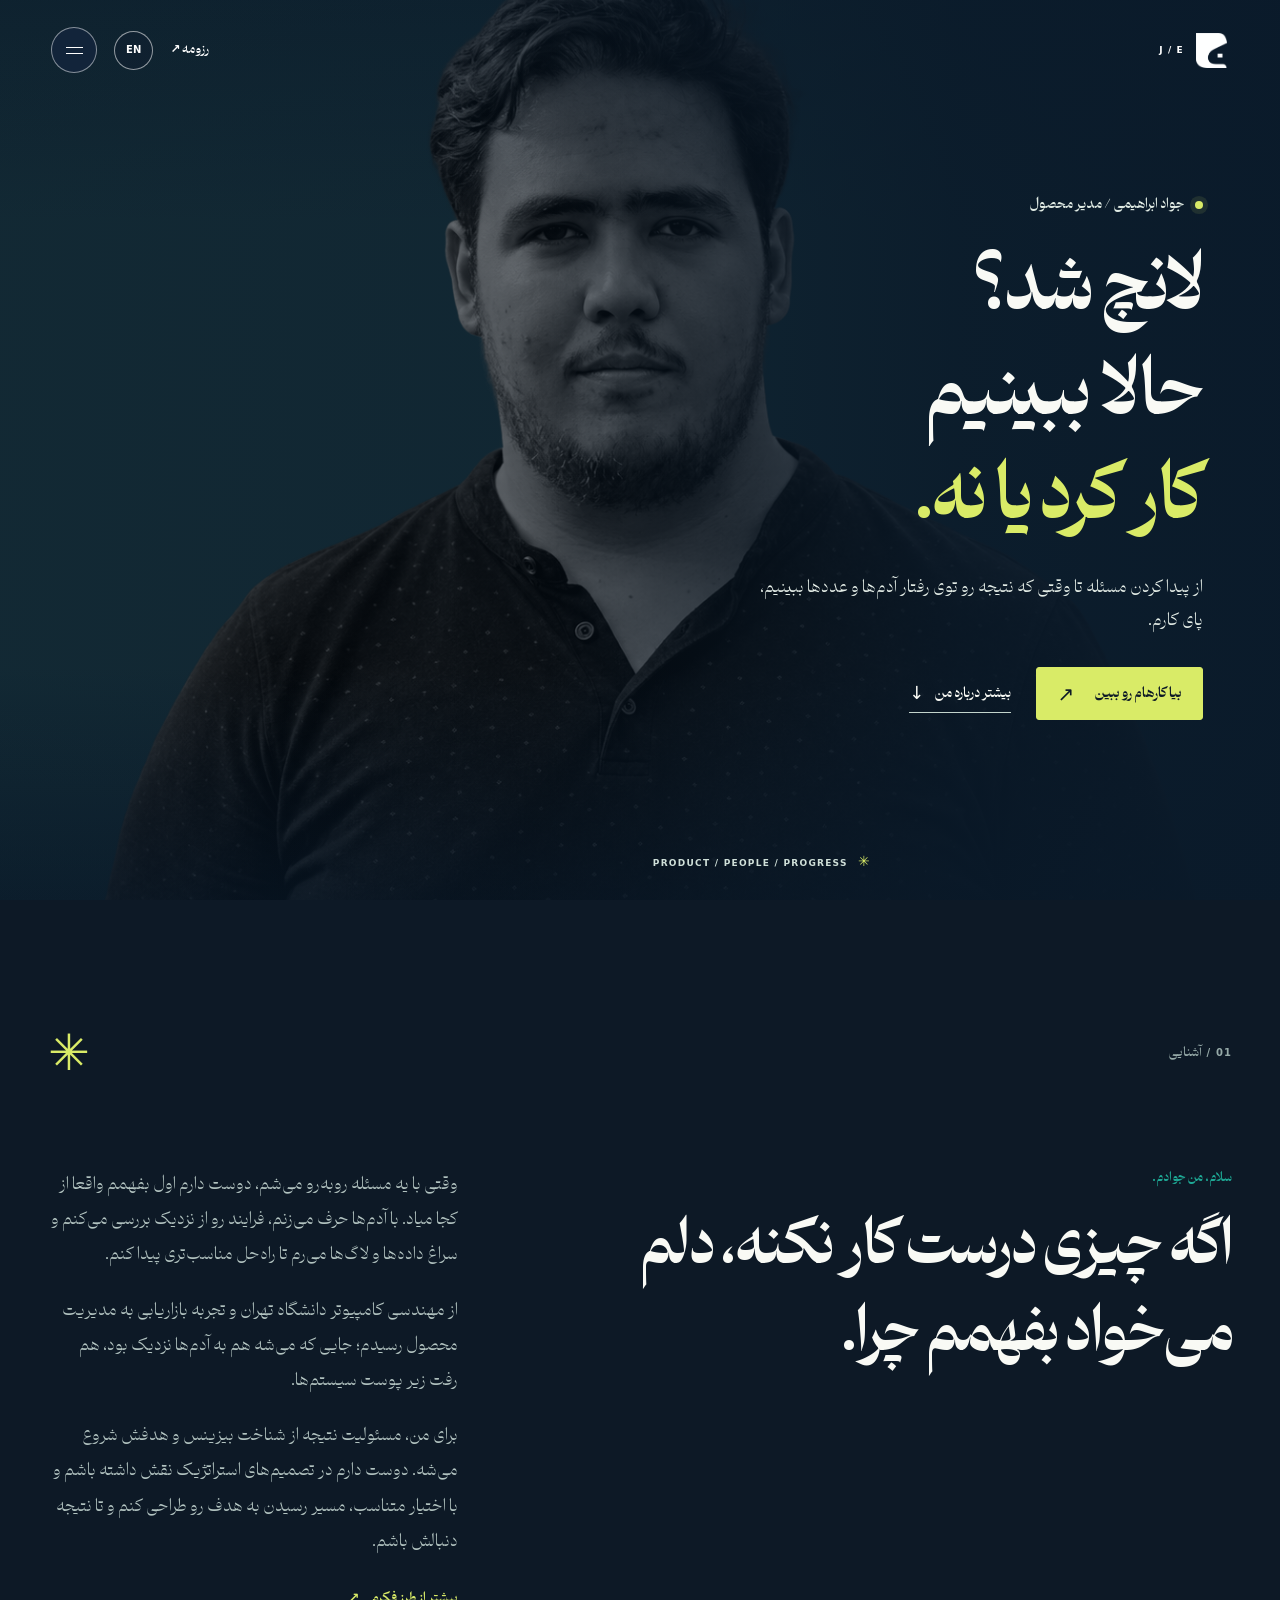
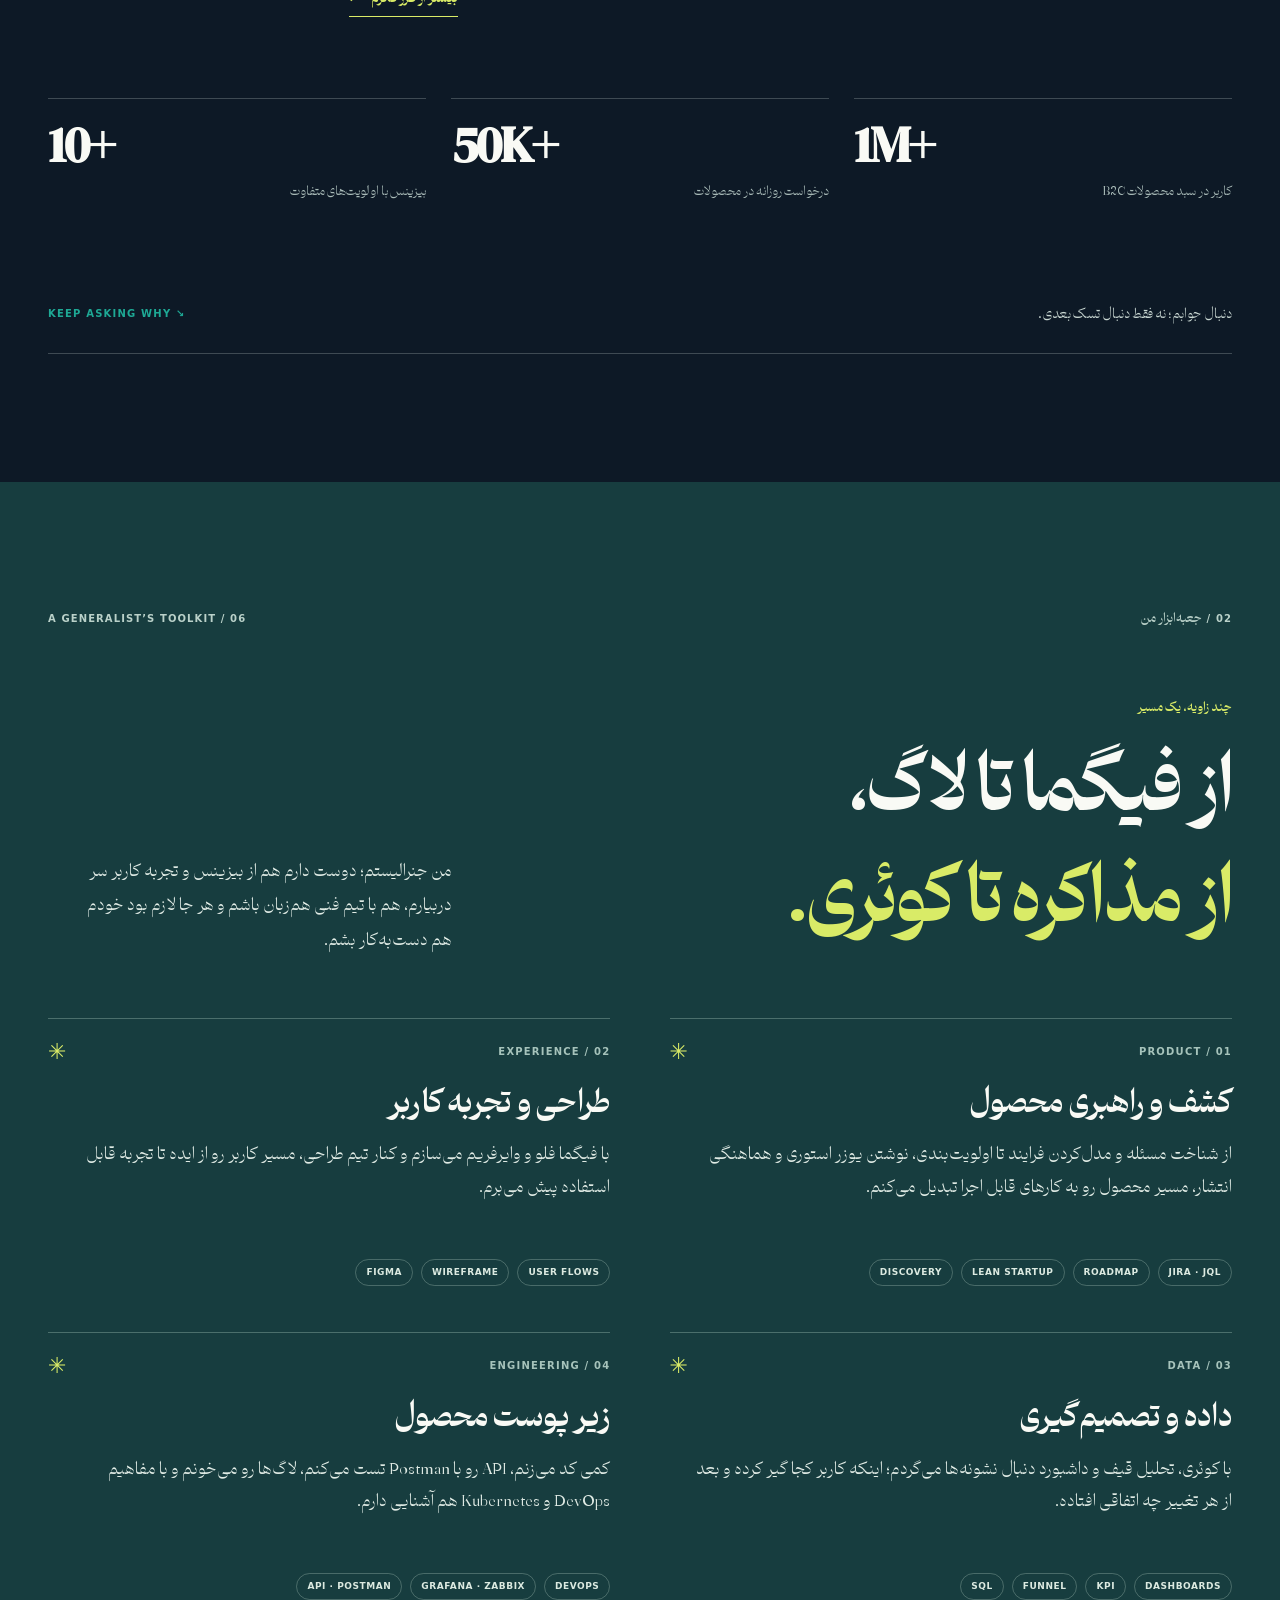
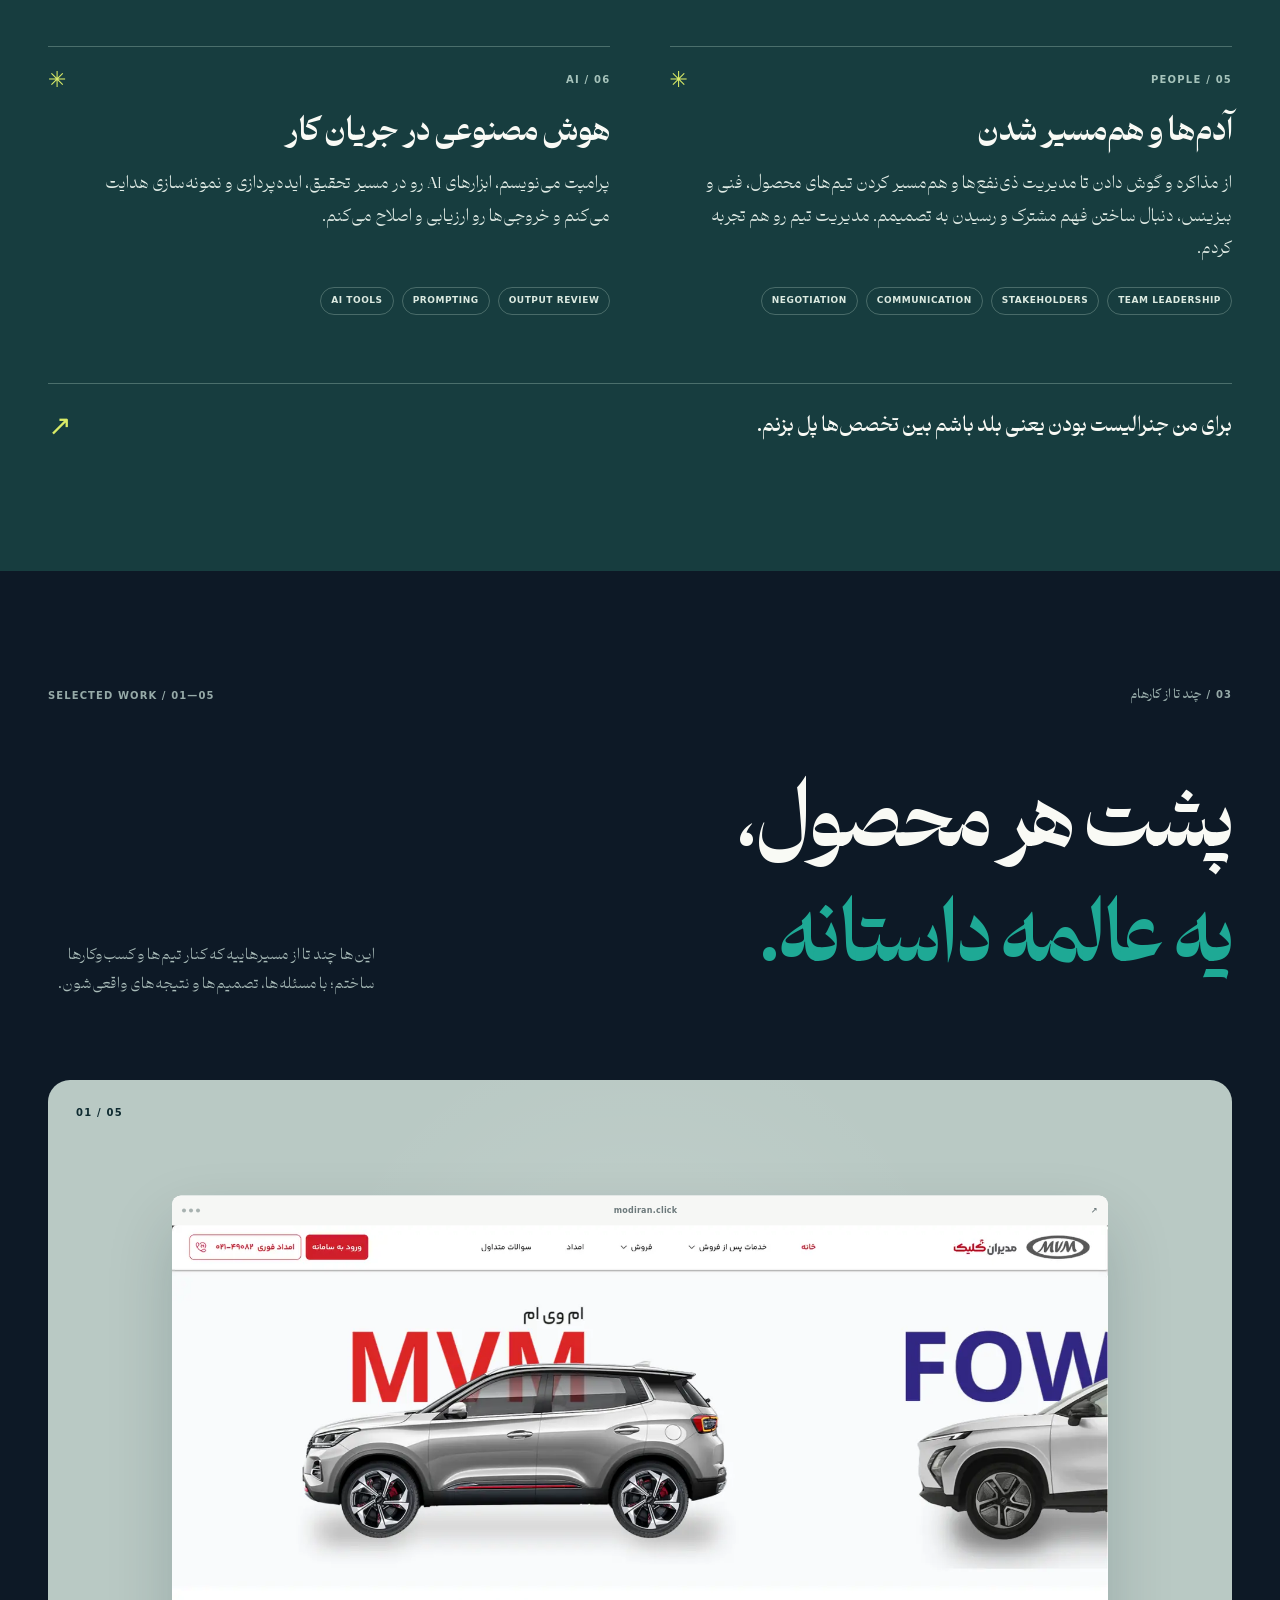
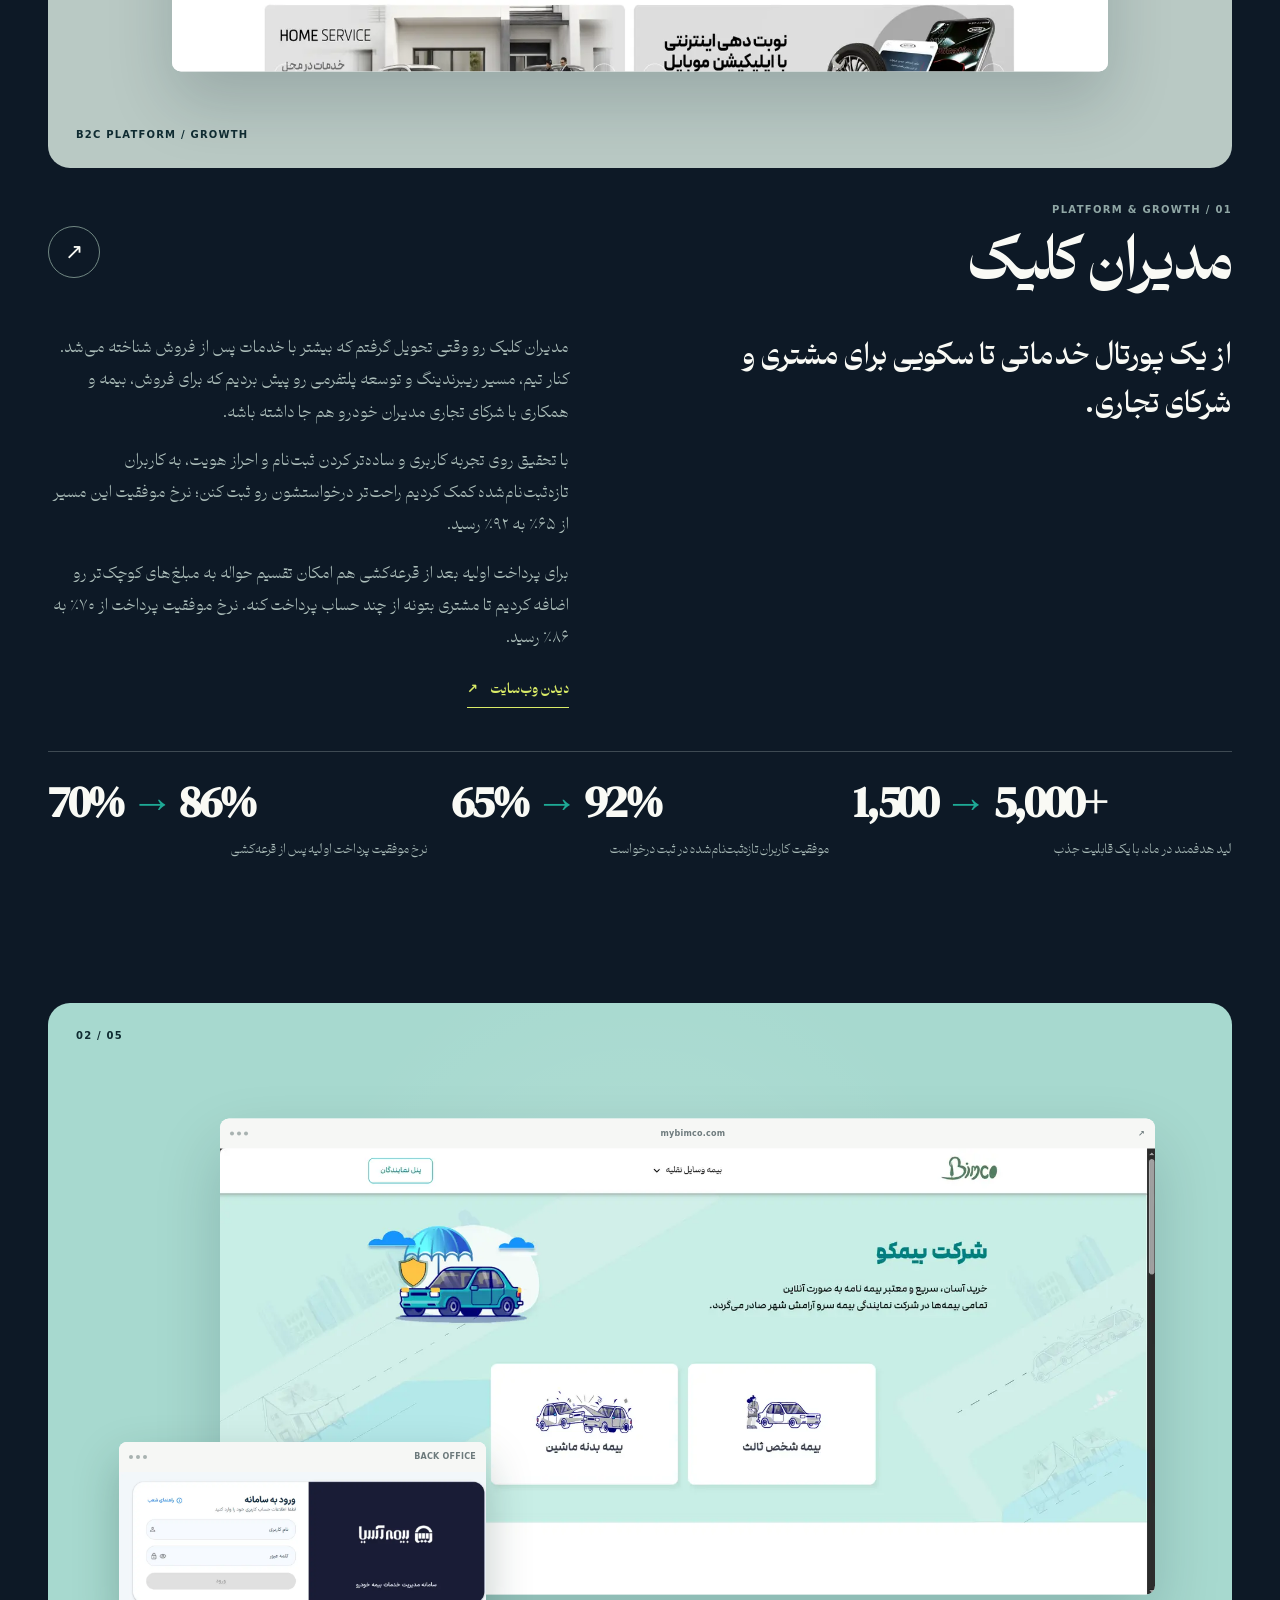
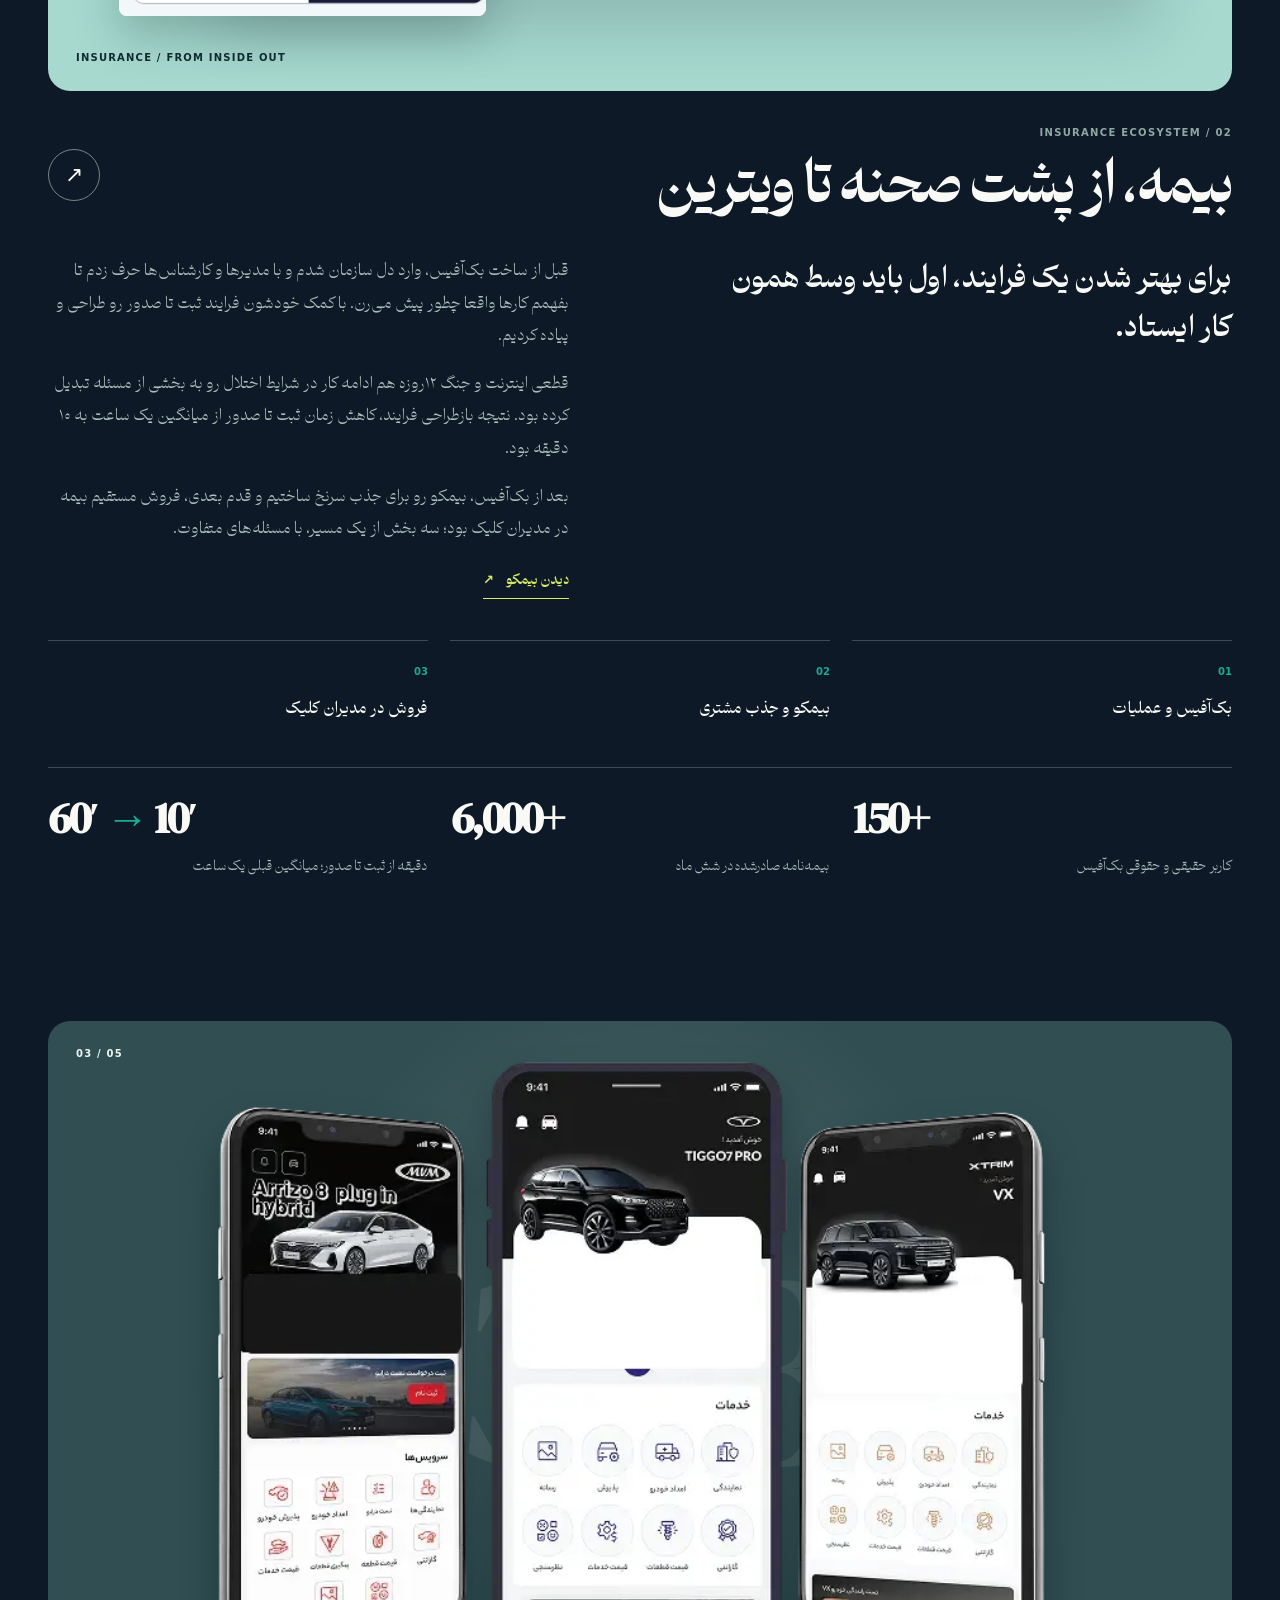
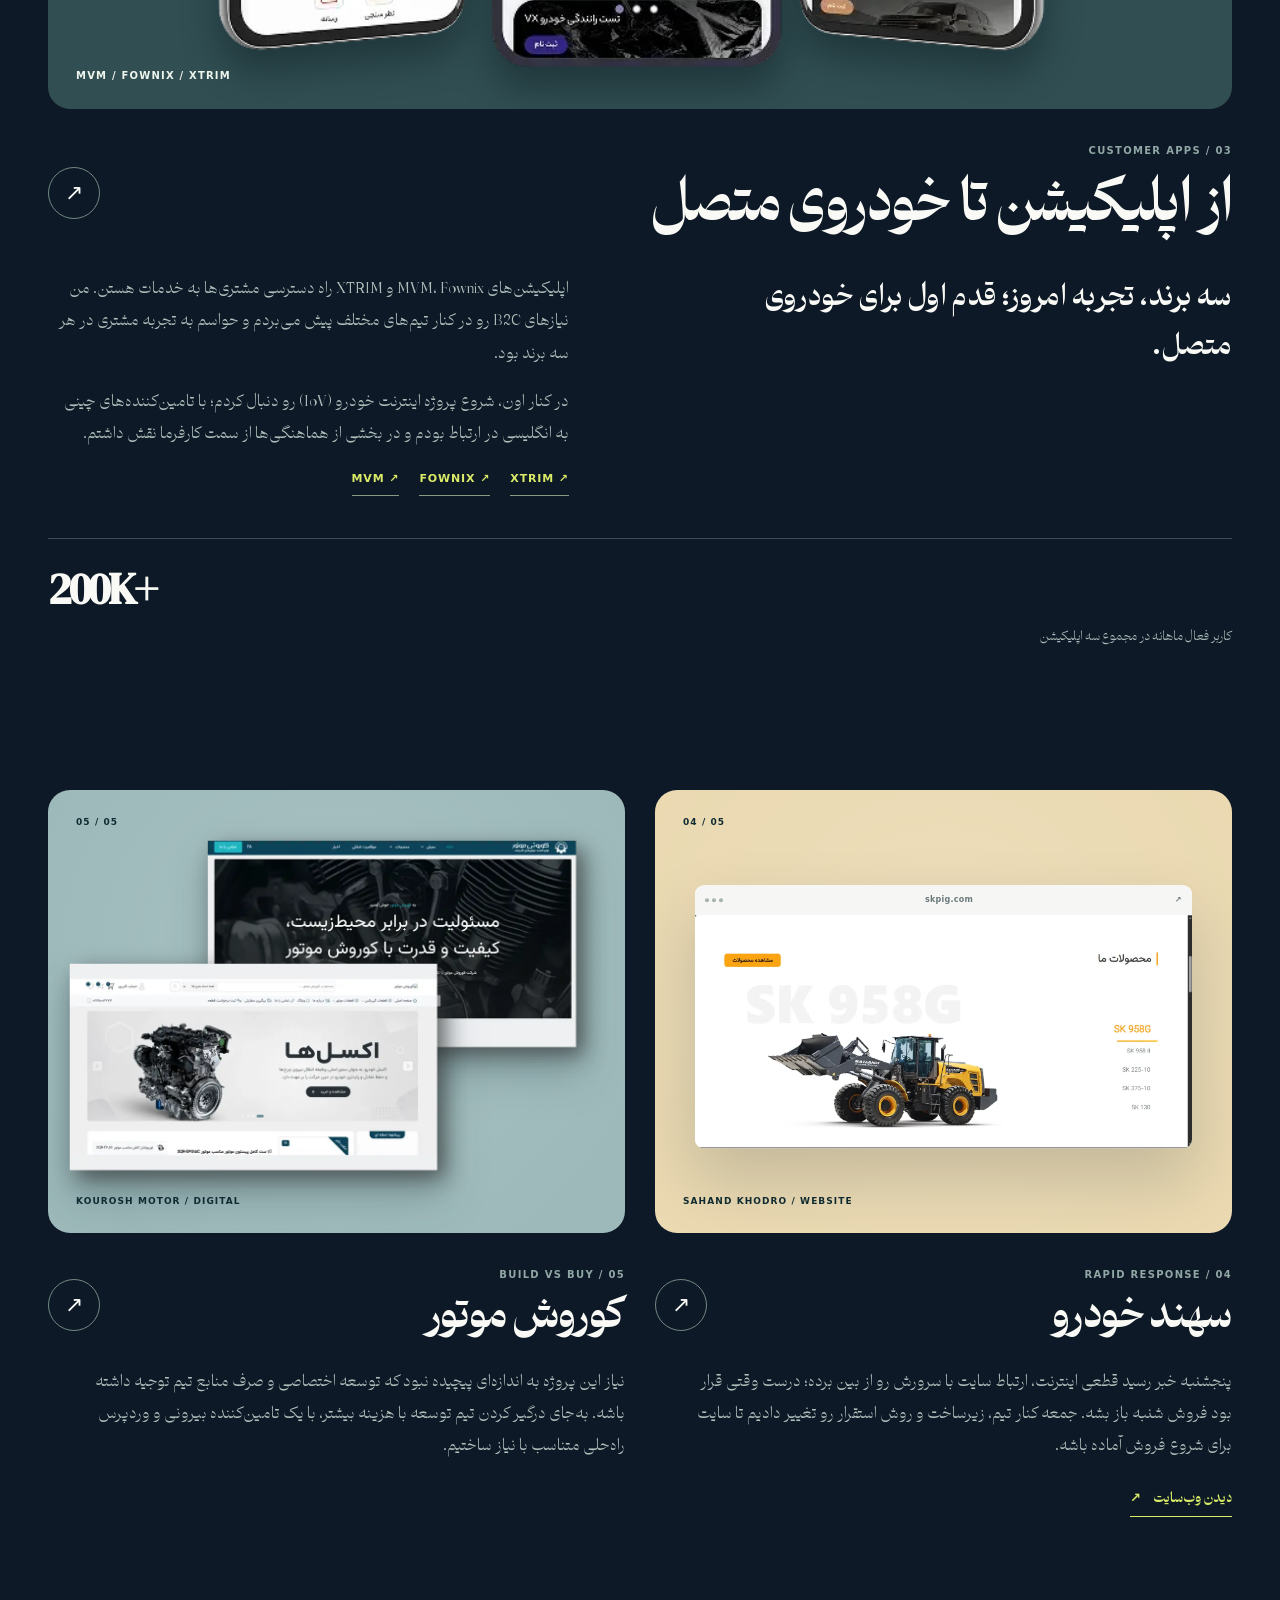
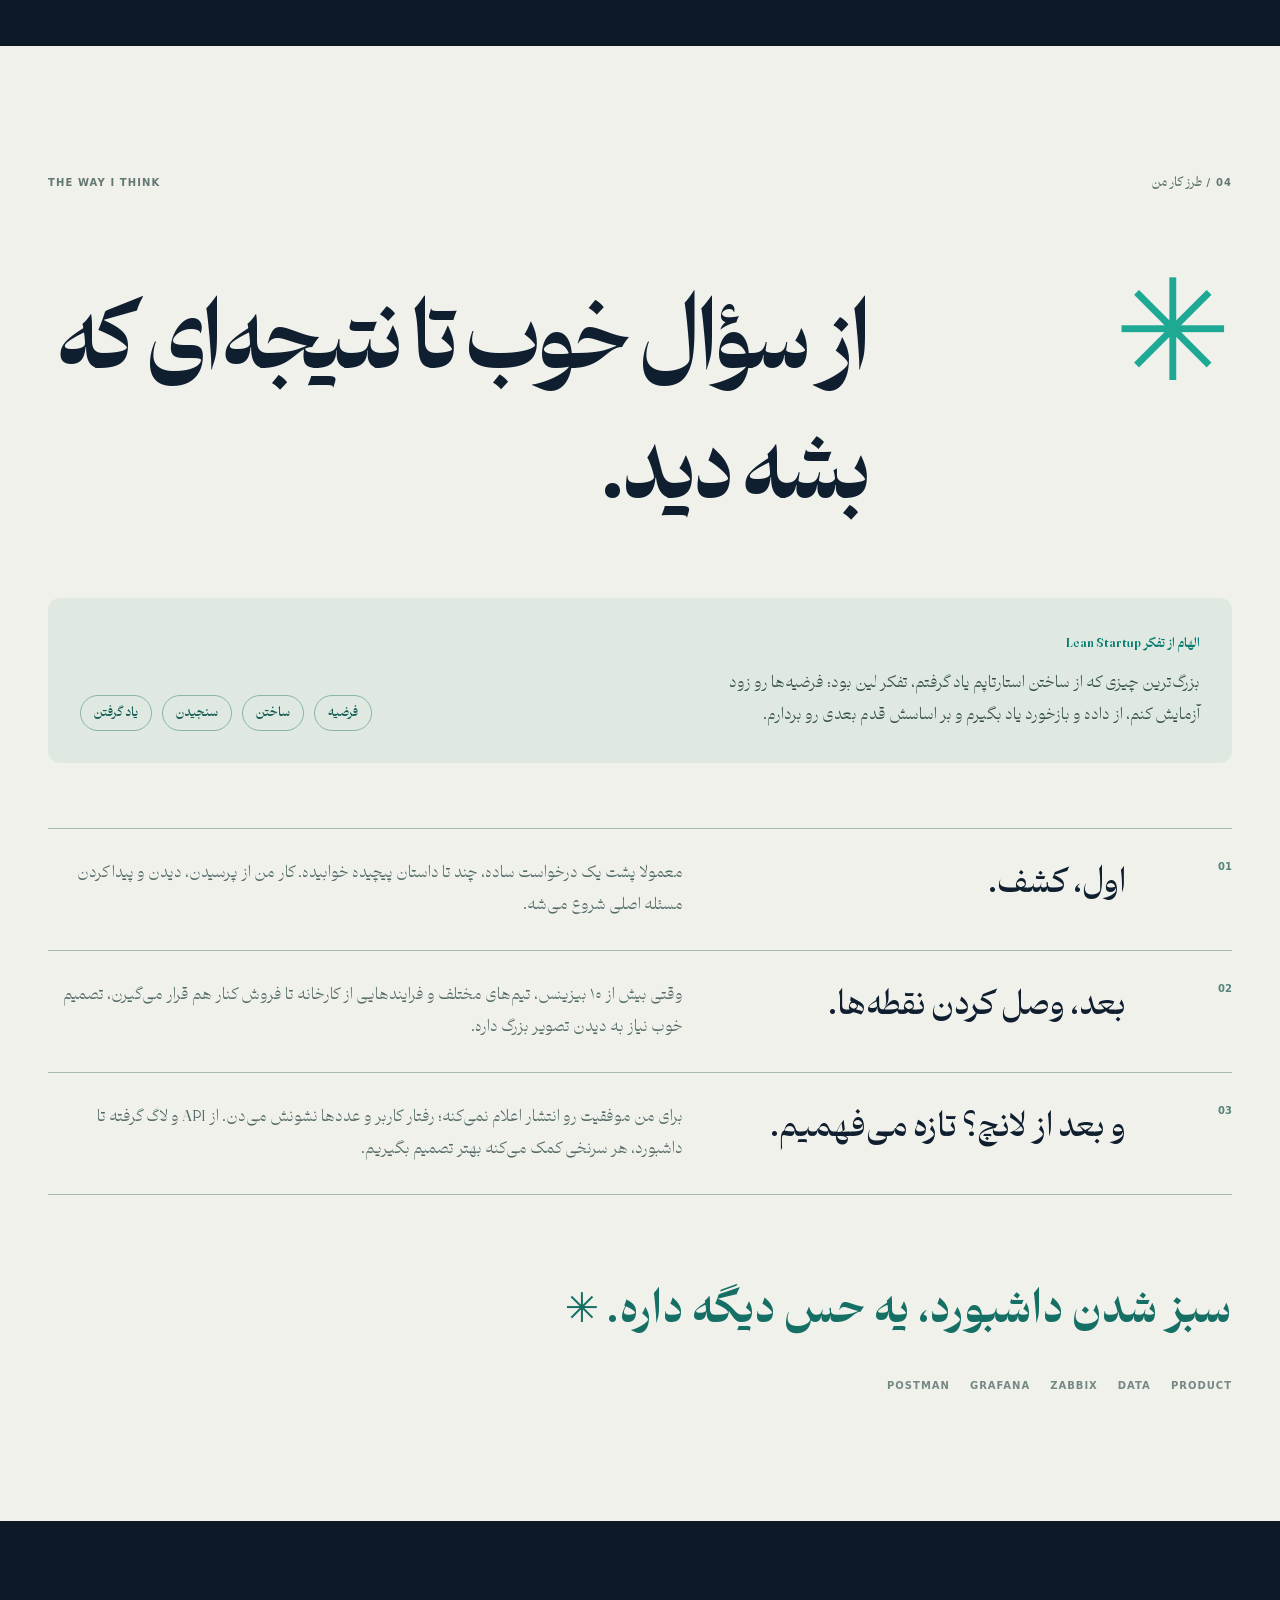
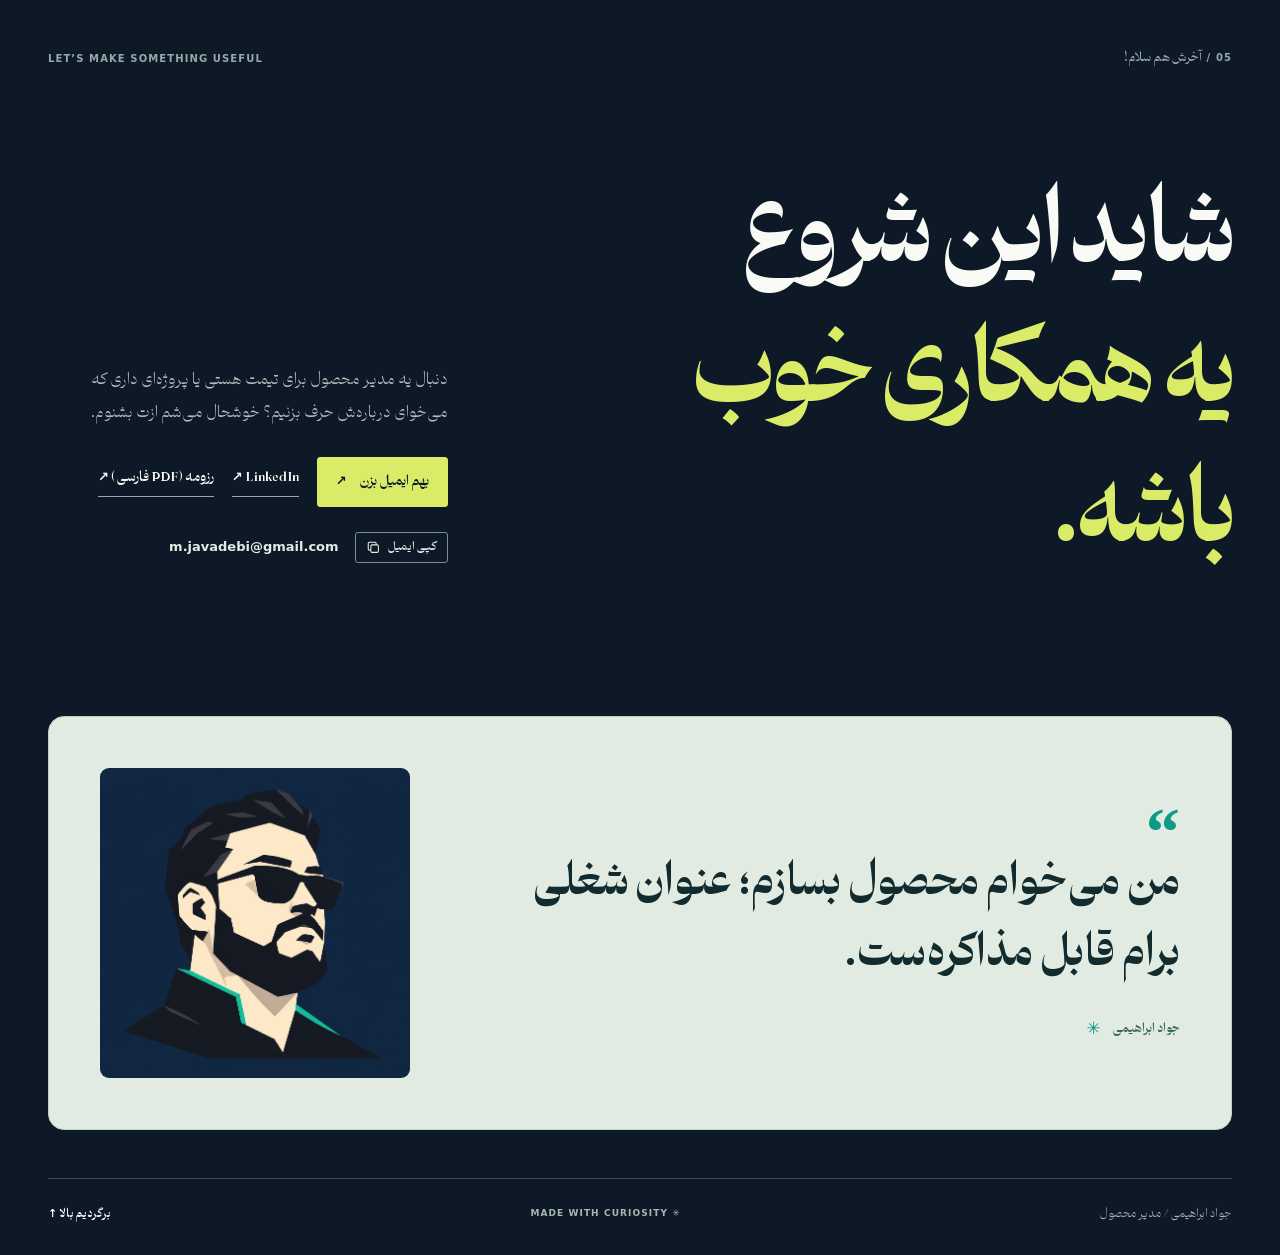
==== commit 9d6acac9: "Update linkedin address" ====
--- a/index.html
+++ b/index.html
@@ -15,10 +15,8 @@
   <title>جواد ابراهیمی — مدیر محصول</title>
   <script>document.documentElement.classList.replace('no-js','js');</script>
   <script src="./script.js" defer></script>
-  <script src="./motion.js" defer></script>
 </head>
 <body>
-<div class="reading-progress" aria-hidden="true"><span id="reading-progress"></span></div>
 <a href="#main" class="skip-link" data-i18n="skip">رفتن به محتوای اصلی</a>
 <div class="loader" id="loader" aria-hidden="true">
   <div class="loader-top"><img src="./assets/images/brand-light.png" alt=""><span>JAVAD EBRAHIMI / PORTFOLIO</span><span>EST. CURIOSITY</span></div>
@@ -28,8 +26,8 @@
 </div>
 <header class="site-header" id="site-header">
   <a class="mark" href="#top" aria-label="جواد ابراهیمی، صفحه اصلی" data-i18n-aria="homeAria"><img src="./assets/images/brand-light.png" alt=""><span>J / E</span></a>
-  <div class="header-right"><a class="header-cv" href="./assets/portfolio-v3/javad-cv-fa.pdf" target="_blank" rel="noopener noreferrer"><span data-i18n="cv">رزومه</span> <svg class="arrow-icon" viewBox="0 0 24 24" fill="none" aria-hidden="true"><path d="M5 19 19 5M5 5h14v14" stroke="currentColor" stroke-width="1.6" stroke-linecap="round" stroke-linejoin="round"/></svg></a><button class="lang-switch" id="language-toggle" type="button" aria-label="Switch to English">EN</button><button class="menu-button" id="menu-toggle" type="button" aria-label="باز کردن منو" aria-expanded="false" aria-controls="site-menu"><span></span><span></span></button></div>
-  <nav class="site-menu" id="site-menu" aria-label="منوی اصلی" data-i18n-aria="navAria"><a href="#about"><small>01</small><span data-i18n="navAbout">درباره من</span><b><svg class="arrow-icon" viewBox="0 0 24 24" fill="none" aria-hidden="true"><path d="M5 19 19 5M5 5h14v14" stroke="currentColor" stroke-width="1.6" stroke-linecap="round" stroke-linejoin="round"/></svg></b></a><a href="#skills"><small>02</small><span data-i18n="navSkills">مهارت‌ها</span><b><svg class="arrow-icon" viewBox="0 0 24 24" fill="none" aria-hidden="true"><path d="M5 19 19 5M5 5h14v14" stroke="currentColor" stroke-width="1.6" stroke-linecap="round" stroke-linejoin="round"/></svg></b></a><a href="#work"><small>03</small><span data-i18n="navWork">پروژه‌ها</span><b><svg class="arrow-icon" viewBox="0 0 24 24" fill="none" aria-hidden="true"><path d="M5 19 19 5M5 5h14v14" stroke="currentColor" stroke-width="1.6" stroke-linecap="round" stroke-linejoin="round"/></svg></b></a><a href="#approach"><small>04</small><span data-i18n="navApproach">طرز فکر</span><b><svg class="arrow-icon" viewBox="0 0 24 24" fill="none" aria-hidden="true"><path d="M5 19 19 5M5 5h14v14" stroke="currentColor" stroke-width="1.6" stroke-linecap="round" stroke-linejoin="round"/></svg></b></a><a href="#contact"><small>05</small><span data-i18n="navContact">ارتباط</span><b><svg class="arrow-icon" viewBox="0 0 24 24" fill="none" aria-hidden="true"><path d="M5 19 19 5M5 5h14v14" stroke="currentColor" stroke-width="1.6" stroke-linecap="round" stroke-linejoin="round"/></svg></b></a></nav>
+  <div class="header-right"><a class="header-cv" href="./assets/portfolio-v3/javad-cv-fa.pdf" target="_blank" rel="noopener noreferrer"><span data-i18n="cv">رزومه</span> ↗</a><button class="lang-switch" id="language-toggle" type="button" aria-label="Switch to English">EN</button><button class="menu-button" id="menu-toggle" type="button" aria-label="باز کردن منو" aria-expanded="false" aria-controls="site-menu"><span></span><span></span></button></div>
+  <nav class="site-menu" id="site-menu" aria-label="منوی اصلی" data-i18n-aria="navAria"><a href="#about"><small>01</small><span data-i18n="navAbout">درباره من</span><b>↗</b></a><a href="#skills"><small>02</small><span data-i18n="navSkills">مهارت‌ها</span><b>↗</b></a><a href="#work"><small>03</small><span data-i18n="navWork">پروژه‌ها</span><b>↗</b></a><a href="#approach"><small>04</small><span data-i18n="navApproach">طرز فکر</span><b>↗</b></a><a href="#contact"><small>05</small><span data-i18n="navContact">ارتباط</span><b>↗</b></a></nav>
 </header>
 <main id="main">
   <section class="hero" id="top" aria-labelledby="hero-title">
@@ -37,17 +35,15 @@
       <p class="hero-kicker"><span class="hero-dot" aria-hidden="true"></span><span data-i18n="heroKicker">جواد ابراهیمی / مدیر محصول</span></p>
       <h1 id="hero-title"><span data-i18n="heroLine1">لانچ شد؟</span><br><span data-i18n="heroLine2">حالا ببینیم</span><br><em data-i18n="heroLine3">کار کرد یا نه.</em></h1>
       <p class="hero-lede" data-i18n="heroLede">از پیدا کردن مسئله تا وقتی که نتیجه رو توی رفتار آدم‌ها و عددها ببینیم، پای کارم.</p>
-      <div class="hero-actions"><a class="hero-primary" href="#work"><span data-i18n="heroPrimary">بیا کارهام رو ببین</span><span aria-hidden="true"><svg class="arrow-icon" viewBox="0 0 24 24" fill="none" aria-hidden="true"><path d="M5 19 19 5M5 5h14v14" stroke="currentColor" stroke-width="1.6" stroke-linecap="round" stroke-linejoin="round"/></svg></span></a><a class="hero-secondary" href="#about"><span data-i18n="heroSecondary">بیشتر درباره من</span><span aria-hidden="true">↓</span></a></div>
+      <div class="hero-actions"><a class="hero-primary" href="#work"><span data-i18n="heroPrimary">بیا کارهام رو ببین</span><span aria-hidden="true">↗</span></a><a class="hero-secondary" href="#about"><span data-i18n="heroSecondary">بیشتر درباره من</span><span aria-hidden="true">↓</span></a></div>
       <p class="hero-signature" dir="ltr">PRODUCT / PEOPLE / PROGRESS <span>✳</span></p>
     </div>
-    <div class="hero-portrait" id="hero-portrait"><div class="portrait-aura" aria-hidden="true"></div><img class="portrait-base" src="./assets/portfolio-v3/javad-hero.png" alt="پرتره جواد ابراهیمی" data-i18n-alt="heroPhotoAlt" fetchpriority="high" width="1342" height="1172"><img class="portrait-light" src="./assets/portfolio-v3/javad-hero.png" alt="" aria-hidden="true" width="1342" height="1172"></div>
-    <button class="portrait-switch" id="portrait-switch" type="button" aria-pressed="false" aria-controls="hero-portrait"><svg viewBox="0 0 24 24" fill="none" aria-hidden="true"><path d="M9 18h6m-5 3h4M8.6 14.5a6 6 0 1 1 6.8 0c-.9.6-1.4 1.4-1.4 2.5h-4c0-1.1-.5-1.9-1.4-2.5Z" stroke="currentColor" stroke-width="1.5" stroke-linecap="round"/></svg><span data-i18n="portraitLight">چراغ رو روشن کن</span><span class="switch-dot" aria-hidden="true"></span></button>
-    <a class="hero-scroll" href="#about"><span data-i18n="scrollHint">یکم کنجکاوی کن</span><span class="scroll-track" aria-hidden="true"><i></i></span></a>
+    <div class="hero-portrait"><img src="./assets/portfolio-v3/javad-hero.png" alt="پرتره جواد ابراهیمی" data-i18n-alt="heroPhotoAlt" fetchpriority="high" width="1080" height="700"></div>
   </section>
 
   <section class="intro section shell" id="about" aria-labelledby="intro-title">
     <div class="section-top reveal"><span>01 / <span data-i18n="aboutLabel">آشنایی</span></span><span class="tiny-star" aria-hidden="true">✳</span></div>
-    <div class="intro-grid"><div class="reveal"><p class="eyebrow" data-i18n="introEyebrow">سلام، من جوادم.</p><h2 id="intro-title" data-i18n="introTitle">اگه چیزی درست کار نکنه، دلم می‌خواد بفهمم چرا.</h2></div><div class="intro-copy reveal"><p data-i18n="introBody1">وقتی با یه مسئله روبه‌رو می‌شم، دوست دارم اول بفهمم واقعا از کجا میاد. با آدم‌ها حرف می‌زنم، فرایند رو از نزدیک بررسی می‌کنم و سراغ داده‌ها و لاگ‌ها می‌رم تا راه‌حل مناسب‌تری پیدا کنم.</p><p data-i18n="introBody2">از مهندسی کامپیوتر دانشگاه تهران و تجربه بازاریابی به مدیریت محصول رسیدم؛ جایی که می‌شه هم به آدم‌ها نزدیک بود، هم رفت زیر پوست سیستم‌ها.</p><p data-i18n="introBody3">برای من، مسئولیت نتیجه از شناخت بیزینس و هدفش شروع می‌شه. دوست دارم در تصمیم‌های استراتژیک نقش داشته باشم و با اختیار متناسب، مسیر رسیدن به هدف رو طراحی کنم و تا نتیجه دنبالش باشم.</p><a class="text-link" href="#approach"><span data-i18n="introLink">بیشتر از طرز فکرم</span> <span><svg class="arrow-icon" viewBox="0 0 24 24" fill="none" aria-hidden="true"><path d="M5 19 19 5M5 5h14v14" stroke="currentColor" stroke-width="1.6" stroke-linecap="round" stroke-linejoin="round"/></svg></span></a></div></div>
+    <div class="intro-grid"><div class="reveal"><p class="eyebrow" data-i18n="introEyebrow">سلام، من جوادم.</p><h2 id="intro-title" data-i18n="introTitle">اگه چیزی درست کار نکنه، دلم می‌خواد بفهمم چرا.</h2></div><div class="intro-copy reveal"><p data-i18n="introBody1">وقتی با یه مسئله روبه‌رو می‌شم، دوست دارم اول بفهمم واقعا از کجا میاد. با آدم‌ها حرف می‌زنم، فرایند رو از نزدیک بررسی می‌کنم و سراغ داده‌ها و لاگ‌ها می‌رم تا راه‌حل مناسب‌تری پیدا کنم.</p><p data-i18n="introBody2">از مهندسی کامپیوتر دانشگاه تهران و تجربه بازاریابی به مدیریت محصول رسیدم؛ جایی که می‌شه هم به آدم‌ها نزدیک بود، هم رفت زیر پوست سیستم‌ها.</p><p data-i18n="introBody3">برای من، مسئولیت نتیجه از شناخت بیزینس و هدفش شروع می‌شه. دوست دارم در تصمیم‌های استراتژیک نقش داشته باشم و با اختیار متناسب، مسیر رسیدن به هدف رو طراحی کنم و تا نتیجه دنبالش باشم.</p><a class="text-link" href="#approach"><span data-i18n="introLink">بیشتر از طرز فکرم</span> <span>↗</span></a></div></div>
     <div class="scale-line reveal"><div><strong dir="ltr"><b data-count="1" data-precision="1" data-suffix="M+">1M+</b></strong><span data-i18n="scaleUsers">کاربر در سبد محصولات B2C</span></div><div><strong dir="ltr"><b data-count="50" data-suffix="K+">50K+</b></strong><span data-i18n="scaleRequests">درخواست روزانه در محصولات</span></div><div><strong dir="ltr"><b data-count="10" data-suffix="+">10+</b></strong><span data-i18n="scaleClients">بیزینس با اولویت‌های متفاوت</span></div></div>
     <div class="intro-foot reveal"><span data-i18n="introFoot">دنبال جوابم؛ نه فقط دنبال تسک بعدی.</span><span dir="ltr">KEEP ASKING WHY ↘</span></div>
   </section>
@@ -63,7 +59,7 @@
       <article class="skill-card reveal"><div class="skill-card-head"><span>05 / PEOPLE</span><span aria-hidden="true">✳</span></div><h3 data-i18n="skillPeopleTitle">آدم‌ها و هم‌مسیر شدن</h3><p data-i18n="skillPeopleBody">از مذاکره و گوش دادن تا مدیریت ذی‌نفع‌ها و هم‌مسیر کردن تیم‌های محصول، فنی و بیزینس، دنبال ساختن فهم مشترک و رسیدن به تصمیمم. مدیریت تیم رو هم تجربه کردم.</p><ul class="skill-tags" aria-label="مهارت‌های کار با آدم‌ها" data-i18n-aria="skillAriaPeople"><li>NEGOTIATION</li><li>COMMUNICATION</li><li>STAKEHOLDERS</li><li>TEAM LEADERSHIP</li></ul></article>
       <article class="skill-card reveal"><div class="skill-card-head"><span>06 / AI</span><span aria-hidden="true">✳</span></div><h3 data-i18n="skillAiTitle">هوش مصنوعی در جریان کار</h3><p data-i18n="skillAiBody">پرامپت می‌نویسم، ابزارهای AI رو در مسیر تحقیق، ایده‌پردازی و نمونه‌سازی هدایت می‌کنم و خروجی‌ها رو ارزیابی و اصلاح می‌کنم.</p><ul class="skill-tags" aria-label="مهارت‌های هوش مصنوعی" data-i18n-aria="skillAriaAi"><li>AI TOOLS</li><li>PROMPTING</li><li>OUTPUT REVIEW</li></ul></article>
     </div>
-    <p class="skills-note reveal"><span data-i18n="skillsNote">برای من جنرالیست بودن یعنی بلد باشم بین تخصص‌ها پل بزنم.</span><span aria-hidden="true"><svg class="arrow-icon" viewBox="0 0 24 24" fill="none" aria-hidden="true"><path d="M5 19 19 5M5 5h14v14" stroke="currentColor" stroke-width="1.6" stroke-linecap="round" stroke-linejoin="round"/></svg></span></p>
+    <p class="skills-note reveal"><span data-i18n="skillsNote">برای من جنرالیست بودن یعنی بلد باشم بین تخصص‌ها پل بزنم.</span><span aria-hidden="true">↗</span></p>
   </div></section>
 
   <section class="work section shell" id="work" aria-labelledby="work-title">
@@ -71,16 +67,16 @@
     <div class="work-heading reveal"><h2 id="work-title"><span data-i18n="workTitleA">پشت هر محصول،</span><br><em data-i18n="workTitleB">یه عالمه داستانه.</em></h2><p data-i18n="workIntro">این‌ها چند تا از مسیرهاییه که کنار تیم‌ها و کسب‌وکارها ساختم؛ با مسئله‌ها، تصمیم‌ها و نتیجه‌های واقعی‌شون.</p></div>
 
     <article class="case reveal" id="modiran-case">
-      <a class="case-cover cover-click" href="#modiran-story" aria-label="مشاهده داستان مدیران کلیک" data-i18n-aria="clickCoverAria"><div class="cover-no">01 / 05</div><div class="browser-window"><div class="browser-bar" dir="ltr"><span class="dots"><i></i><i></i><i></i></span><span>modiran.click</span><span><svg class="arrow-icon" viewBox="0 0 24 24" fill="none" aria-hidden="true"><path d="M5 19 19 5M5 5h14v14" stroke="currentColor" stroke-width="1.6" stroke-linecap="round" stroke-linejoin="round"/></svg></span></div><img src="./assets/portfolio-v3/modiran-home.webp" alt="نمای کامل صفحه اصلی مدیران کلیک" data-i18n-alt="clickAlt" loading="lazy"></div><div class="cover-label" dir="ltr">B2C PLATFORM / GROWTH</div><span class="pointer-bubble" aria-hidden="true"><svg class="arrow-icon" viewBox="0 0 24 24" fill="none" aria-hidden="true"><path d="M5 19 19 5M5 5h14v14" stroke="currentColor" stroke-width="1.6" stroke-linecap="round" stroke-linejoin="round"/></svg></span></a>
-      <div class="case-title"><div><span class="case-meta">01 / PLATFORM &amp; GROWTH</span><h3 data-i18n="clickTitle">مدیران کلیک</h3></div><span class="case-arrow" aria-hidden="true"><svg class="arrow-icon" viewBox="0 0 24 24" fill="none" aria-hidden="true"><path d="M5 19 19 5M5 5h14v14" stroke="currentColor" stroke-width="1.6" stroke-linecap="round" stroke-linejoin="round"/></svg></span></div>
-      <div class="case-story" id="modiran-story"><p class="case-headline" data-i18n="clickHeadline">از یک پورتال خدماتی تا سکویی برای مشتری و شرکای تجاری.</p><div class="case-copy"><p data-i18n="clickBody">مدیران کلیک رو وقتی تحویل گرفتم که بیشتر با خدمات پس از فروش شناخته می‌شد. کنار تیم، مسیر ریبرندینگ و توسعه پلتفرمی رو پیش بردیم که برای فروش، بیمه و همکاری با شرکای تجاری مدیران خودرو هم جا داشته باشه.</p><p data-i18n="clickBody2">با تحقیق روی تجربه کاربری و ساده‌تر کردن ثبت‌نام و احراز هویت، به کاربران تازه‌ثبت‌نام‌شده کمک کردیم راحت‌تر درخواستشون رو ثبت کنن؛ نرخ موفقیت این مسیر از ۶۵٪ به ۹۲٪ رسید.</p><p data-i18n="clickPayment">برای پرداخت اولیه بعد از قرعه‌کشی هم امکان تقسیم حواله به مبلغ‌های کوچک‌تر رو اضافه کردیم تا مشتری بتونه از چند حساب پرداخت کنه. نرخ موفقیت پرداخت از ۷۰٪ به ۸۶٪ رسید.</p><a class="text-link" href="https://modiran.click" target="_blank" rel="noopener noreferrer"><span data-i18n="visit">دیدن وب‌سایت</span> <svg class="arrow-icon" viewBox="0 0 24 24" fill="none" aria-hidden="true"><path d="M5 19 19 5M5 5h14v14" stroke="currentColor" stroke-width="1.6" stroke-linecap="round" stroke-linejoin="round"/></svg></a></div></div>
+      <a class="case-cover cover-click" href="#modiran-story" aria-label="مشاهده داستان مدیران کلیک" data-i18n-aria="clickCoverAria"><div class="cover-no">01 / 05</div><div class="browser-window"><div class="browser-bar" dir="ltr"><span class="dots"><i></i><i></i><i></i></span><span>modiran.click</span><span>↗</span></div><img src="./assets/portfolio-v3/modiran-home.webp" alt="نمای کامل صفحه اصلی مدیران کلیک" data-i18n-alt="clickAlt" loading="lazy"></div><div class="cover-label" dir="ltr">B2C PLATFORM / GROWTH</div><span class="pointer-bubble" aria-hidden="true">↗</span></a>
+      <div class="case-title"><div><span class="case-meta">01 / PLATFORM &amp; GROWTH</span><h3 data-i18n="clickTitle">مدیران کلیک</h3></div><span class="case-arrow" aria-hidden="true">↗</span></div>
+      <div class="case-story" id="modiran-story"><p class="case-headline" data-i18n="clickHeadline">از یک پورتال خدماتی تا سکویی برای مشتری و شرکای تجاری.</p><div class="case-copy"><p data-i18n="clickBody">مدیران کلیک رو وقتی تحویل گرفتم که بیشتر با خدمات پس از فروش شناخته می‌شد. کنار تیم، مسیر ریبرندینگ و توسعه پلتفرمی رو پیش بردیم که برای فروش، بیمه و همکاری با شرکای تجاری مدیران خودرو هم جا داشته باشه.</p><p data-i18n="clickBody2">با تحقیق روی تجربه کاربری و ساده‌تر کردن ثبت‌نام و احراز هویت، به کاربران تازه‌ثبت‌نام‌شده کمک کردیم راحت‌تر درخواستشون رو ثبت کنن؛ نرخ موفقیت این مسیر از ۶۵٪ به ۹۲٪ رسید.</p><p data-i18n="clickPayment">برای پرداخت اولیه بعد از قرعه‌کشی هم امکان تقسیم حواله به مبلغ‌های کوچک‌تر رو اضافه کردیم تا مشتری بتونه از چند حساب پرداخت کنه. نرخ موفقیت پرداخت از ۷۰٪ به ۸۶٪ رسید.</p><a class="text-link" href="https://modiran.click" target="_blank" rel="noopener noreferrer"><span data-i18n="visit">دیدن وب‌سایت</span> ↗</a></div></div>
       <div class="stats"><div><strong dir="ltr"><b data-count="1500">1,500</b> <i>→</i> <b data-count="5000" data-suffix="+">5,000+</b></strong><span data-i18n="clickStat1">لید هدفمند در ماه، با یک قابلیت جذب</span></div><div><strong dir="ltr"><b data-count="65" data-suffix="%">65%</b> <i>→</i> <b data-count="92" data-suffix="%">92%</b></strong><span data-i18n="clickStat2">موفقیت کاربران تازه‌ثبت‌نام‌شده در ثبت درخواست</span></div><div><strong dir="ltr"><b data-count="70" data-suffix="%">70%</b> <i>→</i> <b data-count="86" data-suffix="%">86%</b></strong><span data-i18n="clickStat3">نرخ موفقیت پرداخت اولیه پس از قرعه‌کشی</span></div></div>
     </article>
 
     <article class="case reveal" id="insurance-case">
-      <a class="case-cover cover-insurance" href="#insurance-story" aria-label="مشاهده داستان بیمه" data-i18n-aria="insuranceCoverAria"><div class="cover-no">02 / 05</div><div class="browser-window"><div class="browser-bar" dir="ltr"><span class="dots"><i></i><i></i><i></i></span><span>mybimco.com</span><span><svg class="arrow-icon" viewBox="0 0 24 24" fill="none" aria-hidden="true"><path d="M5 19 19 5M5 5h14v14" stroke="currentColor" stroke-width="1.6" stroke-linecap="round" stroke-linejoin="round"/></svg></span></div><img src="./assets/portfolio-v3/mybimco.webp" alt="صفحه اصلی وب‌سایت بیمکو" data-i18n-alt="insuranceAlt" loading="lazy"></div><div class="floating-window"><div class="browser-bar" dir="ltr"><span class="dots"><i></i><i></i><i></i></span><span>BACK OFFICE</span></div><img src="./assets/portfolio-v3/insurance-office.webp" alt="نمای ورود به بک‌آفیس بیمه" data-i18n-alt="officeAlt" loading="lazy"></div><div class="cover-label" dir="ltr">INSURANCE / FROM INSIDE OUT</div><span class="pointer-bubble" aria-hidden="true"><svg class="arrow-icon" viewBox="0 0 24 24" fill="none" aria-hidden="true"><path d="M5 19 19 5M5 5h14v14" stroke="currentColor" stroke-width="1.6" stroke-linecap="round" stroke-linejoin="round"/></svg></span></a>
-      <div class="case-title"><div><span class="case-meta">02 / INSURANCE ECOSYSTEM</span><h3 data-i18n="insuranceTitle">بیمه، از پشت صحنه تا ویترین</h3></div><span class="case-arrow" aria-hidden="true"><svg class="arrow-icon" viewBox="0 0 24 24" fill="none" aria-hidden="true"><path d="M5 19 19 5M5 5h14v14" stroke="currentColor" stroke-width="1.6" stroke-linecap="round" stroke-linejoin="round"/></svg></span></div>
-      <div class="case-story" id="insurance-story"><p class="case-headline" data-i18n="insuranceHeadline">برای بهتر شدن یک فرایند، اول باید وسط همون کار ایستاد.</p><div class="case-copy"><p data-i18n="insuranceBody">قبل از ساخت بک‌آفیس، وارد دل سازمان شدم و با مدیرها و کارشناس‌ها حرف زدم تا بفهمم کارها واقعا چطور پیش می‌رن. با کمک خودشون فرایند ثبت تا صدور رو طراحی و پیاده کردیم.</p><p data-i18n="insuranceBody2">قطعی اینترنت و جنگ ۱۲روزه هم ادامه کار در شرایط اختلال رو به بخشی از مسئله تبدیل کرده بود. نتیجه بازطراحی فرایند، کاهش زمان ثبت تا صدور از میانگین یک ساعت به ۱۰ دقیقه بود.</p><p data-i18n="insuranceBody3">بعد از بک‌آفیس، بیمکو رو برای جذب سرنخ ساختیم و قدم بعدی، فروش مستقیم بیمه در مدیران کلیک بود؛ سه بخش از یک مسیر، با مسئله‌های متفاوت.</p><a class="text-link" href="https://mybimco.com" target="_blank" rel="noopener noreferrer"><span data-i18n="visitBimco">دیدن بیمکو</span> <svg class="arrow-icon" viewBox="0 0 24 24" fill="none" aria-hidden="true"><path d="M5 19 19 5M5 5h14v14" stroke="currentColor" stroke-width="1.6" stroke-linecap="round" stroke-linejoin="round"/></svg></a></div></div>
+      <a class="case-cover cover-insurance" href="#insurance-story" aria-label="مشاهده داستان بیمه" data-i18n-aria="insuranceCoverAria"><div class="cover-no">02 / 05</div><div class="browser-window"><div class="browser-bar" dir="ltr"><span class="dots"><i></i><i></i><i></i></span><span>mybimco.com</span><span>↗</span></div><img src="./assets/portfolio-v3/mybimco.webp" alt="صفحه اصلی وب‌سایت بیمکو" data-i18n-alt="insuranceAlt" loading="lazy"></div><div class="floating-window"><div class="browser-bar" dir="ltr"><span class="dots"><i></i><i></i><i></i></span><span>BACK OFFICE</span></div><img src="./assets/portfolio-v3/insurance-office.webp" alt="نمای ورود به بک‌آفیس بیمه" data-i18n-alt="officeAlt" loading="lazy"></div><div class="cover-label" dir="ltr">INSURANCE / FROM INSIDE OUT</div><span class="pointer-bubble" aria-hidden="true">↗</span></a>
+      <div class="case-title"><div><span class="case-meta">02 / INSURANCE ECOSYSTEM</span><h3 data-i18n="insuranceTitle">بیمه، از پشت صحنه تا ویترین</h3></div><span class="case-arrow" aria-hidden="true">↗</span></div>
+      <div class="case-story" id="insurance-story"><p class="case-headline" data-i18n="insuranceHeadline">برای بهتر شدن یک فرایند، اول باید وسط همون کار ایستاد.</p><div class="case-copy"><p data-i18n="insuranceBody">قبل از ساخت بک‌آفیس، وارد دل سازمان شدم و با مدیرها و کارشناس‌ها حرف زدم تا بفهمم کارها واقعا چطور پیش می‌رن. با کمک خودشون فرایند ثبت تا صدور رو طراحی و پیاده کردیم.</p><p data-i18n="insuranceBody2">قطعی اینترنت و جنگ ۱۲روزه هم ادامه کار در شرایط اختلال رو به بخشی از مسئله تبدیل کرده بود. نتیجه بازطراحی فرایند، کاهش زمان ثبت تا صدور از میانگین یک ساعت به ۱۰ دقیقه بود.</p><p data-i18n="insuranceBody3">بعد از بک‌آفیس، بیمکو رو برای جذب سرنخ ساختیم و قدم بعدی، فروش مستقیم بیمه در مدیران کلیک بود؛ سه بخش از یک مسیر، با مسئله‌های متفاوت.</p><a class="text-link" href="https://mybimco.com" target="_blank" rel="noopener noreferrer"><span data-i18n="visitBimco">دیدن بیمکو</span> ↗</a></div></div>
       <div class="case-sequence"><div><span>01</span><b data-i18n="phase1">بک‌آفیس و عملیات</b></div><div><span>02</span><b data-i18n="phase2">بیمکو و جذب مشتری</b></div><div><span>03</span><b data-i18n="phase3">فروش در مدیران کلیک</b></div></div>
       <div class="stats insurance-stats" role="group" aria-label="دستاوردهای محصول بیمه" data-i18n-aria="insuranceStatsAria">
         <div><strong dir="ltr"><b data-count="150" data-suffix="+">150+</b></strong><span data-i18n="insuranceStatUsers">کاربر حقیقی و حقوقی بک‌آفیس</span></div>
@@ -90,19 +86,19 @@
     </article>
 
     <article class="case reveal" id="apps-case">
-      <a class="case-cover cover-apps" href="#apps-story" aria-label="مشاهده داستان اپلیکیشن‌های مشتریان" data-i18n-aria="appsCoverAria"><div class="cover-no">03 / 05</div><div class="cover-giant" aria-hidden="true">3 / 3</div><img class="phone-image" src="./assets/portfolio-v3/apps-masked.webp" alt="سه اپلیکیشن مشتریان با اطلاعات حساب پوشانده‌شده" data-i18n-alt="appsAlt" loading="lazy"><div class="cover-label" dir="ltr">MVM / FOWNIX / XTRIM</div><span class="pointer-bubble" aria-hidden="true"><svg class="arrow-icon" viewBox="0 0 24 24" fill="none" aria-hidden="true"><path d="M5 19 19 5M5 5h14v14" stroke="currentColor" stroke-width="1.6" stroke-linecap="round" stroke-linejoin="round"/></svg></span></a>
-      <div class="case-title"><div><span class="case-meta">03 / CUSTOMER APPS</span><h3 data-i18n="appsTitle">از اپلیکیشن تا خودروی متصل</h3></div><span class="case-arrow" aria-hidden="true"><svg class="arrow-icon" viewBox="0 0 24 24" fill="none" aria-hidden="true"><path d="M5 19 19 5M5 5h14v14" stroke="currentColor" stroke-width="1.6" stroke-linecap="round" stroke-linejoin="round"/></svg></span></div>
-      <div class="case-story" id="apps-story"><p class="case-headline" data-i18n="appsHeadline">سه برند، تجربه امروز؛ قدم اول برای خودروی متصل.</p><div class="case-copy"><p data-i18n="appsBody">اپلیکیشن‌های MVM، Fownix و XTRIM راه دسترسی مشتری‌ها به خدمات هستن. من نیازهای B2C رو در کنار تیم‌های مختلف پیش می‌بردم و حواسم به تجربه مشتری در هر سه برند بود.</p><p data-i18n="appsIov">در کنار اون، شروع پروژه اینترنت خودرو (IoV) رو دنبال کردم؛ با تامین‌کننده‌های چینی به انگلیسی در ارتباط بودم و در بخشی از هماهنگی‌ها از سمت کارفرما نقش داشتم.</p><div class="inline-links" dir="ltr"><a href="https://app.mvmco.ir" target="_blank" rel="noopener noreferrer">MVM <svg class="arrow-icon" viewBox="0 0 24 24" fill="none" aria-hidden="true"><path d="M5 19 19 5M5 5h14v14" stroke="currentColor" stroke-width="1.6" stroke-linecap="round" stroke-linejoin="round"/></svg></a><a href="https://app.fownix.com" target="_blank" rel="noopener noreferrer">FOWNIX <svg class="arrow-icon" viewBox="0 0 24 24" fill="none" aria-hidden="true"><path d="M5 19 19 5M5 5h14v14" stroke="currentColor" stroke-width="1.6" stroke-linecap="round" stroke-linejoin="round"/></svg></a><a href="https://app.xtrimcars.com" target="_blank" rel="noopener noreferrer">XTRIM <svg class="arrow-icon" viewBox="0 0 24 24" fill="none" aria-hidden="true"><path d="M5 19 19 5M5 5h14v14" stroke="currentColor" stroke-width="1.6" stroke-linecap="round" stroke-linejoin="round"/></svg></a></div></div></div>
+      <a class="case-cover cover-apps" href="#apps-story" aria-label="مشاهده داستان اپلیکیشن‌های مشتریان" data-i18n-aria="appsCoverAria"><div class="cover-no">03 / 05</div><div class="cover-giant" aria-hidden="true">3 / 3</div><img class="phone-image" src="./assets/portfolio-v3/apps-masked.webp" alt="سه اپلیکیشن مشتریان با اطلاعات حساب پوشانده‌شده" data-i18n-alt="appsAlt" loading="lazy"><div class="cover-label" dir="ltr">MVM / FOWNIX / XTRIM</div><span class="pointer-bubble" aria-hidden="true">↗</span></a>
+      <div class="case-title"><div><span class="case-meta">03 / CUSTOMER APPS</span><h3 data-i18n="appsTitle">از اپلیکیشن تا خودروی متصل</h3></div><span class="case-arrow" aria-hidden="true">↗</span></div>
+      <div class="case-story" id="apps-story"><p class="case-headline" data-i18n="appsHeadline">سه برند، تجربه امروز؛ قدم اول برای خودروی متصل.</p><div class="case-copy"><p data-i18n="appsBody">اپلیکیشن‌های MVM، Fownix و XTRIM راه دسترسی مشتری‌ها به خدمات هستن. من نیازهای B2C رو در کنار تیم‌های مختلف پیش می‌بردم و حواسم به تجربه مشتری در هر سه برند بود.</p><p data-i18n="appsIov">در کنار اون، شروع پروژه اینترنت خودرو (IoV) رو دنبال کردم؛ با تامین‌کننده‌های چینی به انگلیسی در ارتباط بودم و در بخشی از هماهنگی‌ها از سمت کارفرما نقش داشتم.</p><div class="inline-links" dir="ltr"><a href="https://app.mvmco.ir" target="_blank" rel="noopener noreferrer">MVM ↗</a><a href="https://app.fownix.com" target="_blank" rel="noopener noreferrer">FOWNIX ↗</a><a href="https://app.xtrimcars.com" target="_blank" rel="noopener noreferrer">XTRIM ↗</a></div></div></div>
       <div class="stats one-stat"><div><strong dir="ltr"><b data-count="200" data-suffix="K+">200K+</b></strong><span data-i18n="appsStat">کاربر فعال ماهانه در مجموع سه اپلیکیشن</span></div></div>
     </article>
 
-    <div class="paired-cases"><article class="case reveal" id="sahand-case"><a class="case-cover cover-sahand" href="#sahand-story" aria-label="مشاهده پروژه وب‌سایت سهند خودرو" data-i18n-aria="sahandAria"><div class="cover-no">04 / 05</div><div class="browser-window"><div class="browser-bar" dir="ltr"><span class="dots"><i></i><i></i><i></i></span><span>skpig.com</span><span><svg class="arrow-icon" viewBox="0 0 24 24" fill="none" aria-hidden="true"><path d="M5 19 19 5M5 5h14v14" stroke="currentColor" stroke-width="1.6" stroke-linecap="round" stroke-linejoin="round"/></svg></span></div><img src="./assets/portfolio-v3/industrial.webp" alt="نمای کامل بخش محصولات وب‌سایت سهند خودرو" data-i18n-alt="sahandAlt" loading="lazy"></div><div class="cover-label" dir="ltr">SAHAND KHODRO / WEBSITE</div><span class="pointer-bubble" aria-hidden="true"><svg class="arrow-icon" viewBox="0 0 24 24" fill="none" aria-hidden="true"><path d="M5 19 19 5M5 5h14v14" stroke="currentColor" stroke-width="1.6" stroke-linecap="round" stroke-linejoin="round"/></svg></span></a><div class="case-title"><div><span class="case-meta">04 / RAPID RESPONSE</span><h3 data-i18n="sahandTitle">سهند خودرو</h3></div><span class="case-arrow" aria-hidden="true"><svg class="arrow-icon" viewBox="0 0 24 24" fill="none" aria-hidden="true"><path d="M5 19 19 5M5 5h14v14" stroke="currentColor" stroke-width="1.6" stroke-linecap="round" stroke-linejoin="round"/></svg></span></div><div id="sahand-story" class="small-story"><p data-i18n="sahandBody">پنجشنبه خبر رسید قطعی اینترنت، ارتباط سایت با سرورش رو از بین برده؛ درست وقتی قرار بود فروش شنبه باز بشه. جمعه کنار تیم، زیرساخت و روش استقرار رو تغییر دادیم تا سایت برای شروع فروش آماده باشه.</p><a class="text-link" href="https://skpig.com" target="_blank" rel="noopener noreferrer"><span data-i18n="visit">دیدن وب‌سایت</span> <svg class="arrow-icon" viewBox="0 0 24 24" fill="none" aria-hidden="true"><path d="M5 19 19 5M5 5h14v14" stroke="currentColor" stroke-width="1.6" stroke-linecap="round" stroke-linejoin="round"/></svg></a></div></article>
-    <article class="case reveal" id="kourosh-case"><a class="case-cover cover-kourosh" href="#kourosh-story" aria-label="مشاهده پروژه کوروش موتور" data-i18n-aria="kouroshAria"><div class="cover-no">05 / 05</div><img class="kourosh-first" src="./assets/portfolio-v3/kourosh-corporate.webp" alt="نمای وب‌سایت شرکتی کوروش موتور" data-i18n-alt="kouroshAlt" loading="lazy"><img class="kourosh-second" src="./assets/portfolio-v3/kourosh-shop.webp" alt="نمای فروشگاه کوروش موتور" data-i18n-alt="kouroshShopAlt" loading="lazy"><div class="cover-label" dir="ltr">KOUROSH MOTOR / DIGITAL</div><span class="pointer-bubble" aria-hidden="true"><svg class="arrow-icon" viewBox="0 0 24 24" fill="none" aria-hidden="true"><path d="M5 19 19 5M5 5h14v14" stroke="currentColor" stroke-width="1.6" stroke-linecap="round" stroke-linejoin="round"/></svg></span></a><div class="case-title"><div><span class="case-meta">05 / BUILD VS BUY</span><h3 data-i18n="kouroshTitle">کوروش موتور</h3></div><span class="case-arrow" aria-hidden="true"><svg class="arrow-icon" viewBox="0 0 24 24" fill="none" aria-hidden="true"><path d="M5 19 19 5M5 5h14v14" stroke="currentColor" stroke-width="1.6" stroke-linecap="round" stroke-linejoin="round"/></svg></span></div><div id="kourosh-story" class="small-story"><p data-i18n="kouroshBody">نیاز این پروژه به اندازه‌ای پیچیده نبود که توسعه اختصاصی و صرف منابع تیم توجیه داشته باشه. به‌جای درگیر کردن تیم توسعه با هزینه بیشتر، با یک تامین‌کننده بیرونی و وردپرس راه‌حلی متناسب با نیاز ساختیم.</p></div></article></div>
+    <div class="paired-cases"><article class="case reveal" id="sahand-case"><a class="case-cover cover-sahand" href="#sahand-story" aria-label="مشاهده پروژه وب‌سایت سهند خودرو" data-i18n-aria="sahandAria"><div class="cover-no">04 / 05</div><div class="browser-window"><div class="browser-bar" dir="ltr"><span class="dots"><i></i><i></i><i></i></span><span>skpig.com</span><span>↗</span></div><img src="./assets/portfolio-v3/industrial.webp" alt="نمای کامل بخش محصولات وب‌سایت سهند خودرو" data-i18n-alt="sahandAlt" loading="lazy"></div><div class="cover-label" dir="ltr">SAHAND KHODRO / WEBSITE</div><span class="pointer-bubble" aria-hidden="true">↗</span></a><div class="case-title"><div><span class="case-meta">04 / RAPID RESPONSE</span><h3 data-i18n="sahandTitle">سهند خودرو</h3></div><span class="case-arrow" aria-hidden="true">↗</span></div><div id="sahand-story" class="small-story"><p data-i18n="sahandBody">پنجشنبه خبر رسید قطعی اینترنت، ارتباط سایت با سرورش رو از بین برده؛ درست وقتی قرار بود فروش شنبه باز بشه. جمعه کنار تیم، زیرساخت و روش استقرار رو تغییر دادیم تا سایت برای شروع فروش آماده باشه.</p><a class="text-link" href="https://skpig.com" target="_blank" rel="noopener noreferrer"><span data-i18n="visit">دیدن وب‌سایت</span> ↗</a></div></article>
+    <article class="case reveal" id="kourosh-case"><a class="case-cover cover-kourosh" href="#kourosh-story" aria-label="مشاهده پروژه کوروش موتور" data-i18n-aria="kouroshAria"><div class="cover-no">05 / 05</div><img class="kourosh-first" src="./assets/portfolio-v3/kourosh-corporate.webp" alt="نمای وب‌سایت شرکتی کوروش موتور" data-i18n-alt="kouroshAlt" loading="lazy"><img class="kourosh-second" src="./assets/portfolio-v3/kourosh-shop.webp" alt="نمای فروشگاه کوروش موتور" data-i18n-alt="kouroshShopAlt" loading="lazy"><div class="cover-label" dir="ltr">KOUROSH MOTOR / DIGITAL</div><span class="pointer-bubble" aria-hidden="true">↗</span></a><div class="case-title"><div><span class="case-meta">05 / BUILD VS BUY</span><h3 data-i18n="kouroshTitle">کوروش موتور</h3></div><span class="case-arrow" aria-hidden="true">↗</span></div><div id="kourosh-story" class="small-story"><p data-i18n="kouroshBody">نیاز این پروژه به اندازه‌ای پیچیده نبود که توسعه اختصاصی و صرف منابع تیم توجیه داشته باشه. به‌جای درگیر کردن تیم توسعه با هزینه بیشتر، با یک تامین‌کننده بیرونی و وردپرس راه‌حلی متناسب با نیاز ساختیم.</p></div></article></div>
   </section>
 
   <section class="approach section" id="approach" aria-labelledby="approach-title"><div class="shell"><div class="section-top reveal"><span>04 / <span data-i18n="approachLabel">طرز کار من</span></span><span dir="ltr">THE WAY I THINK</span></div><div class="approach-heading reveal"><span class="approach-star">✳</span><h2 id="approach-title" data-i18n="approachTitle">از سؤال خوب تا نتیجه‌ای که بشه دید.</h2></div><div class="lean-framework reveal"><div><span class="lean-label" data-i18n="leanLabel">الهام از تفکر Lean Startup</span><p data-i18n="leanBody">بزرگ‌ترین چیزی که از ساختن استارتاپم یاد گرفتم، تفکر لین بود: فرضیه‌ها رو زود آزمایش کنم، از داده و بازخورد یاد بگیرم و بر اساسش قدم بعدی رو بردارم.</p></div><ol class="lean-steps"><li data-i18n="leanHypothesis">فرضیه</li><li data-i18n="leanBuild">ساختن</li><li data-i18n="leanMeasure">سنجیدن</li><li data-i18n="leanLearn">یاد گرفتن</li></ol></div><div class="approach-list"><div class="approach-row reveal"><span>01</span><h3 data-i18n="approach1Title">اول، کشف.</h3><p data-i18n="approach1Body">معمولا پشت یک درخواست ساده، چند تا داستان پیچیده خوابیده. کار من از پرسیدن، دیدن و پیدا کردن مسئله اصلی شروع می‌شه.</p></div><div class="approach-row reveal"><span>02</span><h3 data-i18n="approach2Title">بعد، وصل کردن نقطه‌ها.</h3><p data-i18n="approach2Body">وقتی بیش از ۱۰ بیزینس، تیم‌های مختلف و فرایندهایی از کارخانه تا فروش کنار هم قرار می‌گیرن، تصمیم خوب نیاز به دیدن تصویر بزرگ داره.</p></div><div class="approach-row reveal"><span>03</span><h3 data-i18n="approach3Title">و بعد از لانچ؟ تازه می‌فهمیم.</h3><p data-i18n="approach3Body">برای من موفقیت رو انتشار اعلام نمی‌کنه؛ رفتار کاربر و عددها نشونش می‌دن. از API و لاگ گرفته تا داشبورد، هر سرنخی کمک می‌کنه بهتر تصمیم بگیریم.</p></div></div><p class="approach-punch reveal" data-i18n="punch">سبز شدن داشبورد، یه حس دیگه داره. <span>✳</span></p><div class="tool-line reveal"><span>POSTMAN</span><span>GRAFANA</span><span>ZABBIX</span><span>DATA</span><span>PRODUCT</span></div></div></section>
 
-  <section class="contact section shell" id="contact" aria-labelledby="contact-title"><div class="section-top reveal"><span>05 / <span data-i18n="contactLabel">آخرش هم سلام!</span></span><span dir="ltr">LET’S MAKE SOMETHING USEFUL</span></div><div class="contact-grid reveal"><h2 id="contact-title"><span data-i18n="contactTitle1">شاید این شروع</span><br><em data-i18n="contactTitle2">یه همکاری خوب باشه.</em></h2><div><p data-i18n="contactBody">دنبال یه مدیر محصول برای تیمت هستی یا پروژه‌ای داری که می‌خوای درباره‌ش حرف بزنیم؟ خوشحال می‌شم ازت بشنوم.</p><div class="contact-links"><a href="mailto:m.javadebi@gmail.com"><span data-i18n="contactMail">بهم ایمیل بزن</span> <svg class="arrow-icon" viewBox="0 0 24 24" fill="none" aria-hidden="true"><path d="M5 19 19 5M5 5h14v14" stroke="currentColor" stroke-width="1.6" stroke-linecap="round" stroke-linejoin="round"/></svg></a><a href="https://www.linkedin.com/in/javad-ebrahimi-b08b9a247" target="_blank" rel="noopener noreferrer">LinkedIn <svg class="arrow-icon" viewBox="0 0 24 24" fill="none" aria-hidden="true"><path d="M5 19 19 5M5 5h14v14" stroke="currentColor" stroke-width="1.6" stroke-linecap="round" stroke-linejoin="round"/></svg></a><a href="./assets/portfolio-v3/javad-cv-fa.pdf" target="_blank" rel="noopener noreferrer"><span data-i18n="cvFull">رزومه (PDF فارسی)</span> <svg class="arrow-icon" viewBox="0 0 24 24" fill="none" aria-hidden="true"><path d="M5 19 19 5M5 5h14v14" stroke="currentColor" stroke-width="1.6" stroke-linecap="round" stroke-linejoin="round"/></svg></a></div><div class="contact-email" dir="ltr"><span class="email-address" id="email-address">m.javadebi@gmail.com</span><button class="copy-email" id="copy-email" type="button" aria-label="کپی کردن آدرس ایمیل" data-i18n-aria="copyEmailAria"><svg viewBox="0 0 20 20" fill="none" aria-hidden="true"><rect x="6.5" y="6.5" width="10" height="10" rx="1.5" stroke="currentColor" stroke-width="1.4"/><path d="M13.5 6V4.5A1.5 1.5 0 0 0 12 3H4.5A1.5 1.5 0 0 0 3 4.5V12A1.5 1.5 0 0 0 4.5 13.5H6" stroke="currentColor" stroke-width="1.4"/></svg><span data-i18n="copyEmail">کپی ایمیل</span></button></div><p class="email-copy-status" id="email-copy-status" role="status" aria-live="polite"></p></div></div><figure class="quote-card reveal"><div class="quote-portrait"><img src="./assets/portfolio-v3/javad-quote.png" alt="تصویرسازی چهره جواد ابراهیمی" data-i18n-alt="quotePortraitAlt" width="1254" height="1254" loading="lazy"></div><blockquote class="quote-content"><span class="quote-mark" aria-hidden="true">“</span><p data-i18n="personalQuote">من می‌خوام محصول بسازم؛ عنوان شغلی برام قابل مذاکره‌ست.</p><footer><span data-i18n="quoteName">جواد ابراهیمی</span><span aria-hidden="true">✳</span></footer></blockquote></figure><div class="footer-bottom"><span data-i18n="footerName">جواد ابراهیمی / مدیر محصول</span><span dir="ltr">MADE WITH CURIOSITY ✳</span><a href="#top"><span data-i18n="backTop">برگردیم بالا</span> ↑</a></div></section>
+  <section class="contact section shell" id="contact" aria-labelledby="contact-title"><div class="section-top reveal"><span>05 / <span data-i18n="contactLabel">آخرش هم سلام!</span></span><span dir="ltr">LET’S MAKE SOMETHING USEFUL</span></div><div class="contact-grid reveal"><h2 id="contact-title"><span data-i18n="contactTitle1">شاید این شروع</span><br><em data-i18n="contactTitle2">یه همکاری خوب باشه.</em></h2><div><p data-i18n="contactBody">دنبال یه مدیر محصول برای تیمت هستی یا پروژه‌ای داری که می‌خوای درباره‌ش حرف بزنیم؟ خوشحال می‌شم ازت بشنوم.</p><div class="contact-links"><a href="mailto:m.javadebi@gmail.com"><span data-i18n="contactMail">بهم ایمیل بزن</span> ↗</a><a href="https://www.linkedin.com/in/ebrahimi-javad" target="_blank" rel="noopener noreferrer">LinkedIn ↗</a><a href="./assets/portfolio-v3/javad-cv-fa.pdf" target="_blank" rel="noopener noreferrer"><span data-i18n="cvFull">رزومه (PDF فارسی)</span> ↗</a></div><div class="contact-email" dir="ltr"><span class="email-address" id="email-address">m.javadebi@gmail.com</span><button class="copy-email" id="copy-email" type="button" aria-label="کپی کردن آدرس ایمیل" data-i18n-aria="copyEmailAria"><svg viewBox="0 0 20 20" fill="none" aria-hidden="true"><rect x="6.5" y="6.5" width="10" height="10" rx="1.5" stroke="currentColor" stroke-width="1.4"/><path d="M13.5 6V4.5A1.5 1.5 0 0 0 12 3H4.5A1.5 1.5 0 0 0 3 4.5V12A1.5 1.5 0 0 0 4.5 13.5H6" stroke="currentColor" stroke-width="1.4"/></svg><span data-i18n="copyEmail">کپی ایمیل</span></button></div><p class="email-copy-status" id="email-copy-status" role="status" aria-live="polite"></p></div></div><figure class="quote-card reveal"><div class="quote-portrait"><img src="./assets/portfolio-v3/javad-quote.png" alt="تصویرسازی چهره جواد ابراهیمی" data-i18n-alt="quotePortraitAlt" width="1254" height="1254" loading="lazy"></div><blockquote class="quote-content"><span class="quote-mark" aria-hidden="true">“</span><p data-i18n="personalQuote">من می‌خوام محصول بسازم؛ عنوان شغلی برام قابل مذاکره‌ست.</p><footer><span data-i18n="quoteName">جواد ابراهیمی</span><span aria-hidden="true">✳</span></footer></blockquote></figure><div class="footer-bottom"><span data-i18n="footerName">جواد ابراهیمی / مدیر محصول</span><span dir="ltr">MADE WITH CURIOSITY ✳</span><a href="#top"><span data-i18n="backTop">برگردیم بالا</span> ↑</a></div></section>
 </main>
 </body>
 </html>
